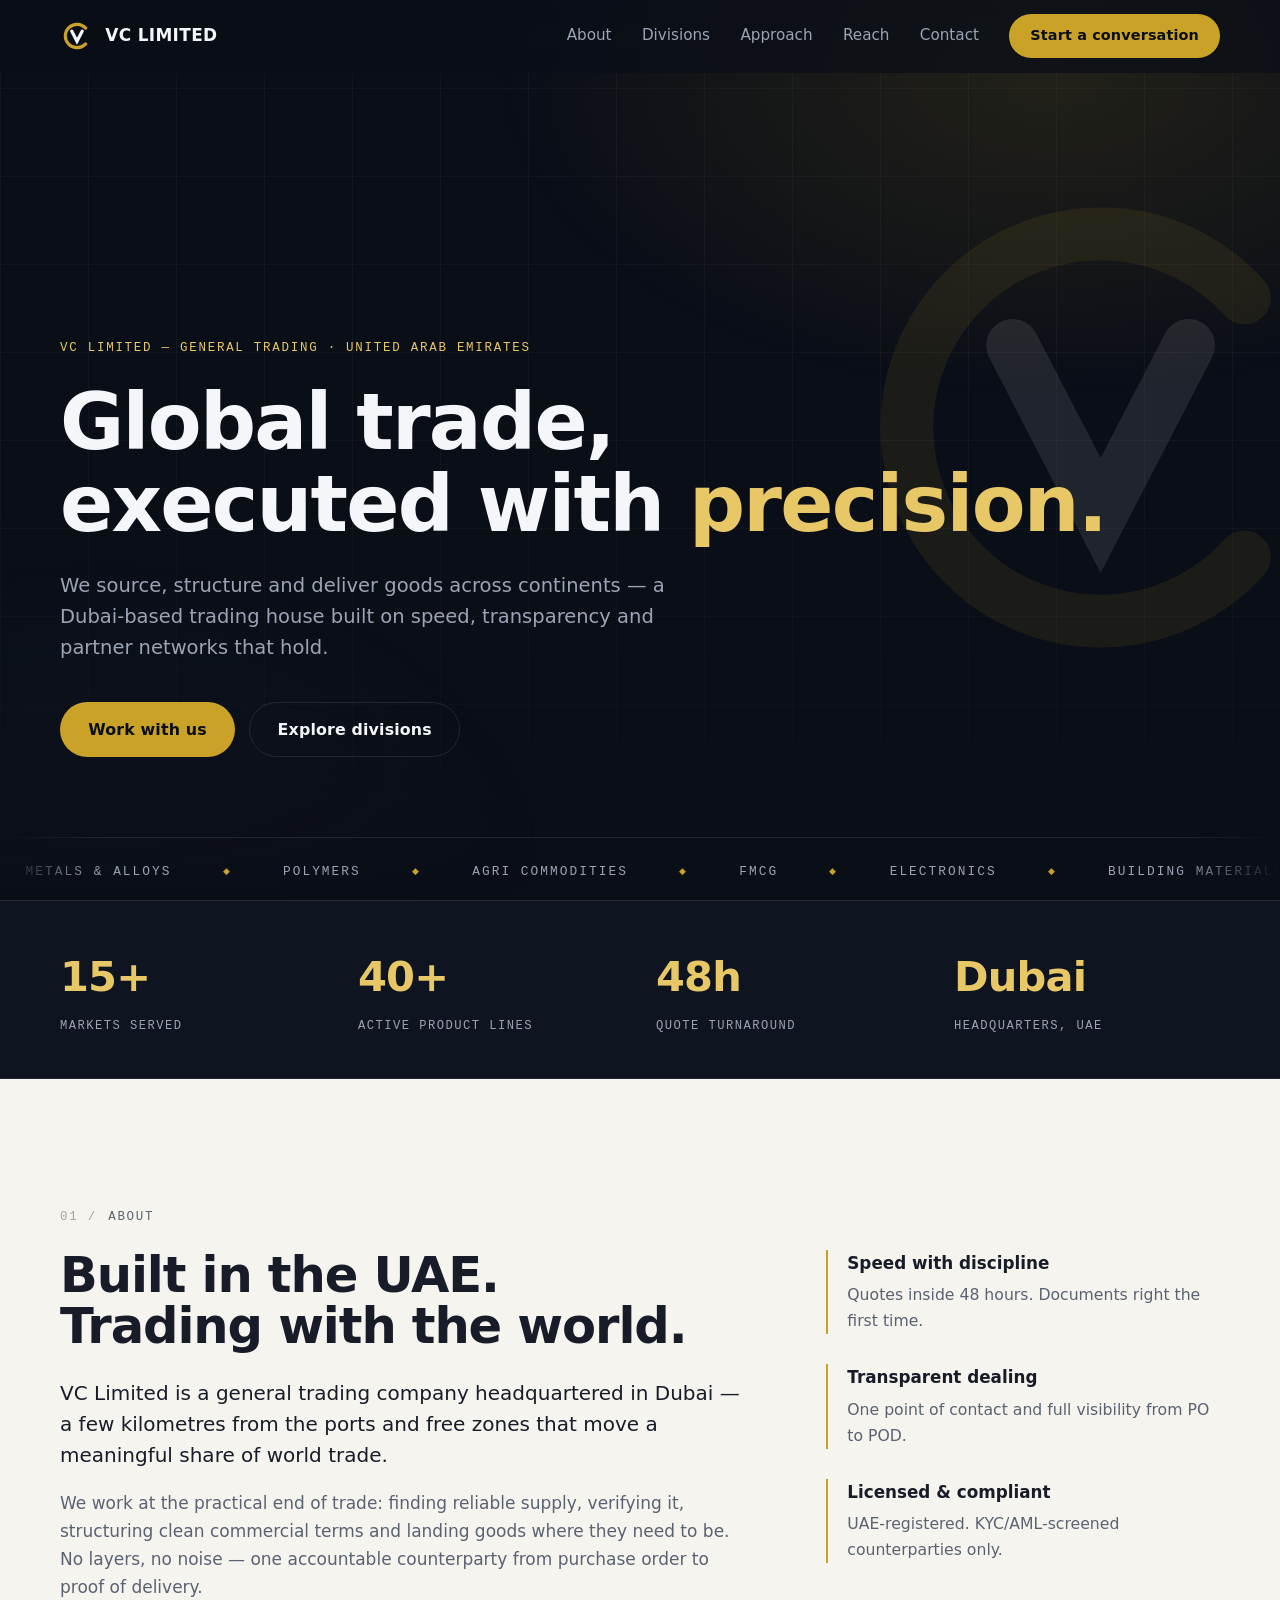
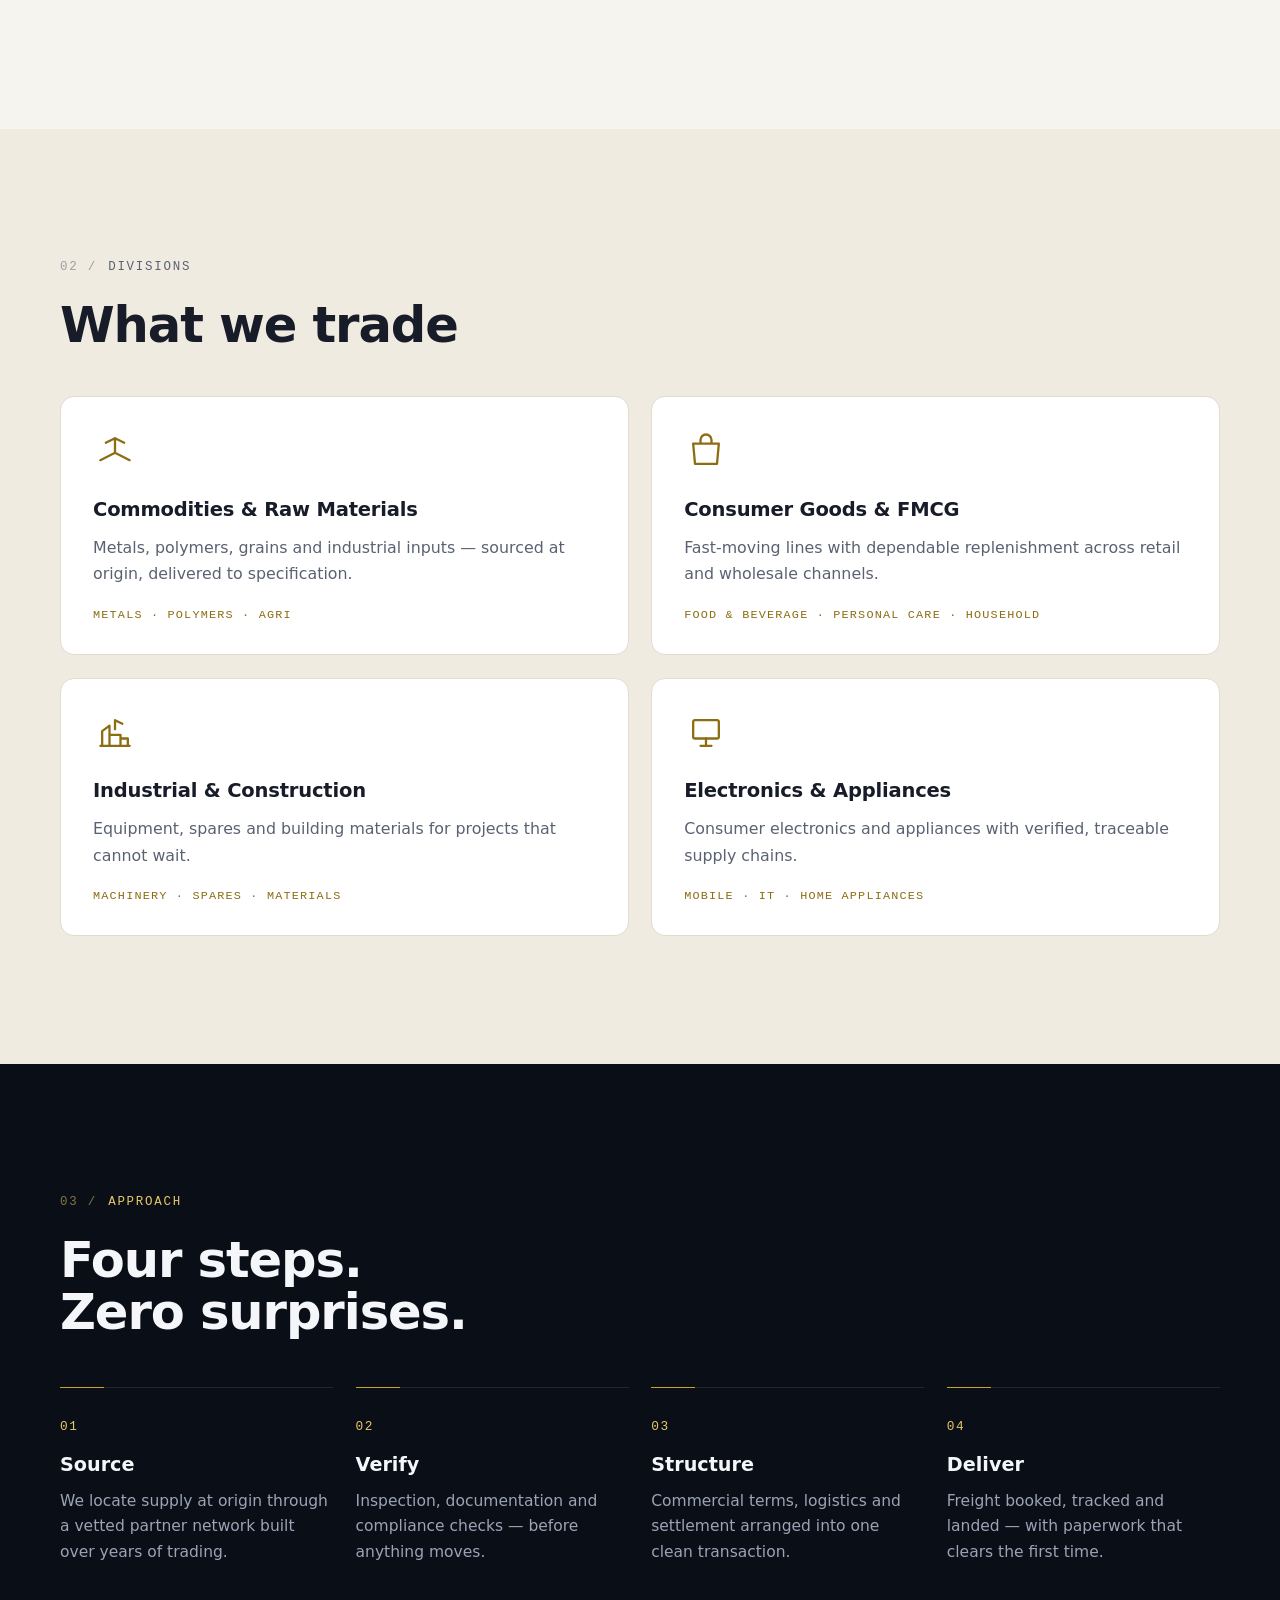
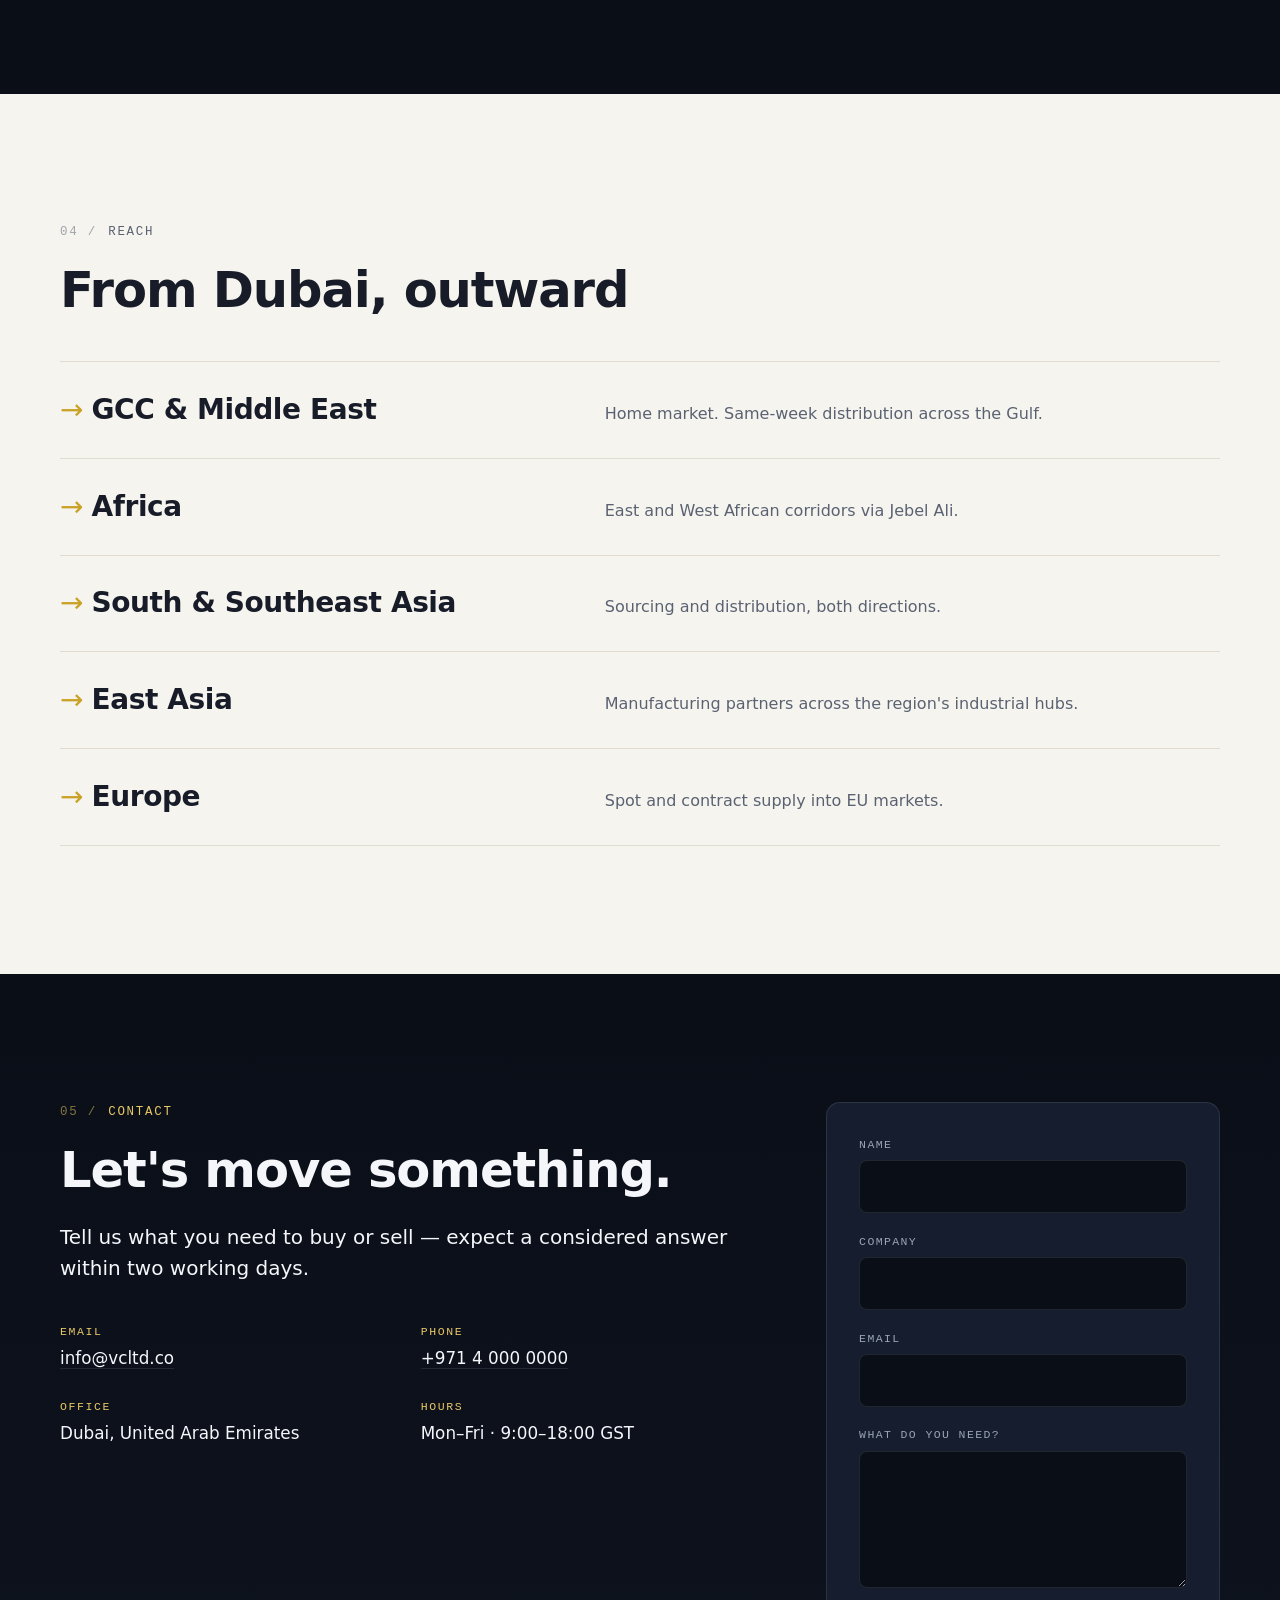
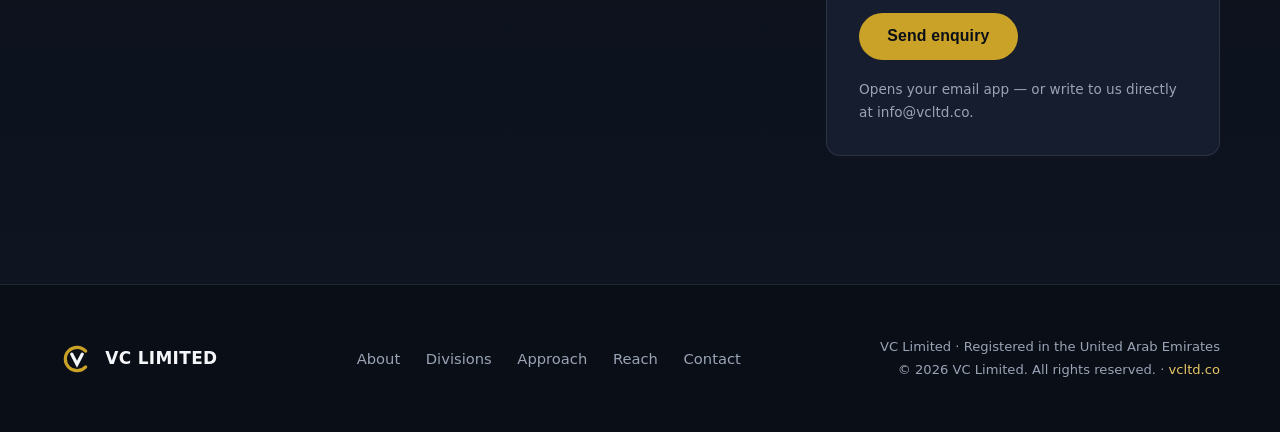
==== index.html @ c9dbc565 "Add VC Limited brand system, website, and email signature - Single-page static site for vcltd.co: he" ====
<!doctype html>
<html lang="en">
<head>
  <meta charset="utf-8">
  <meta name="viewport" content="width=device-width, initial-scale=1">
  <title>VC Limited — Global Trading Company · Dubai, UAE</title>
  <meta name="description" content="VC Limited is a UAE-based trading company sourcing, structuring and delivering goods across global markets — commodities, consumer goods, industrial supply and electronics.">
  <link rel="canonical" href="https://vcltd.co/">

  <meta property="og:type" content="website">
  <meta property="og:site_name" content="VC Limited">
  <meta property="og:title" content="VC Limited — Global Trading Company · Dubai, UAE">
  <meta property="og:description" content="Global trade, executed with precision. Sourcing, structuring and delivering goods across continents from the UAE.">
  <meta property="og:url" content="https://vcltd.co/">
  <meta property="og:image" content="https://vcltd.co/assets/og-image.png">
  <meta name="twitter:card" content="summary_large_image">

  <link rel="icon" href="/assets/brand/favicon.svg" type="image/svg+xml">
  <link rel="alternate icon" href="/assets/brand/favicon.ico" sizes="48x48 32x32 16x16">
  <link rel="apple-touch-icon" href="/assets/brand/apple-touch-icon.png">
  <meta name="theme-color" content="#0A0E17">

  <link rel="preload" href="/assets/fonts/archivo-var-latin.woff2" as="font" type="font/woff2" crossorigin>
  <link rel="stylesheet" href="/css/styles.css">

  <script type="application/ld+json">
  {
    "@context": "https://schema.org",
    "@type": "Organization",
    "name": "VC Limited",
    "url": "https://vcltd.co",
    "logo": "https://vcltd.co/assets/brand/mark.svg",
    "description": "UAE-based general trading company. Commodities, consumer goods, industrial supply and electronics across global markets.",
    "email": "info@vcltd.co",
    "address": {
      "@type": "PostalAddress",
      "addressLocality": "Dubai",
      "addressCountry": "AE"
    }
  }
  </script>
</head>
<body>

  <a class="skip-link" href="#main">Skip to content</a>

  <header class="nav" id="top">
    <div class="nav-inner">
      <a class="brand" href="#top" aria-label="VC Limited — home">
        <svg class="brand-mark" viewBox="0 0 96 96" aria-hidden="true" focusable="false">
          <path d="M 72.523 25.921 A 33 33 0 1 0 72.523 70.079" fill="none" stroke="var(--gold)" stroke-width="9" stroke-linecap="round"/>
          <path d="M 33 34 L 48 63 L 63 34" fill="none" stroke="currentColor" stroke-width="9" stroke-linecap="round" stroke-linejoin="miter"/>
        </svg>
        <span class="brand-name">VC&nbsp;Limited</span>
      </a>

      <nav class="nav-links" id="nav-links" aria-label="Primary">
        <a href="#about">About</a>
        <a href="#divisions">Divisions</a>
        <a href="#approach">Approach</a>
        <a href="#reach">Reach</a>
        <a href="#contact">Contact</a>
        <a class="btn btn-gold nav-cta" href="#contact">Start a conversation</a>
      </nav>

      <button class="nav-toggle" id="nav-toggle" aria-expanded="false" aria-controls="nav-links" aria-label="Open menu">
        <span></span><span></span>
      </button>
    </div>
  </header>

  <main id="main">

    <!-- ============================================================ hero -->
    <section class="hero">
      <div class="hero-bg" aria-hidden="true"></div>
      <svg class="hero-ghost" viewBox="0 0 96 96" aria-hidden="true" focusable="false">
        <path d="M 72.523 25.921 A 33 33 0 1 0 72.523 70.079" fill="none" stroke="var(--gold)" stroke-width="9" stroke-linecap="round"/>
        <path d="M 33 34 L 48 63 L 63 34" fill="none" stroke="#fff" stroke-width="9" stroke-linecap="round" stroke-linejoin="miter"/>
      </svg>

      <div class="container hero-inner">
        <p class="eyebrow reveal">VC Limited — General Trading · United Arab Emirates</p>
        <h1 class="reveal d1">Global trade,<br>executed with <em>precision.</em></h1>
        <p class="hero-sub reveal d2">
          We source, structure and deliver goods across continents — a Dubai-based
          trading house built on speed, transparency and partner networks that hold.
        </p>
        <div class="hero-cta reveal d3">
          <a class="btn btn-gold" href="#contact">Work with us</a>
          <a class="btn btn-ghost" href="#divisions">Explore divisions</a>
        </div>
      </div>

      <div class="marquee" aria-hidden="true">
        <div class="marquee-track">
          <!-- list duplicated for a seamless loop -->
          <span>Metals &amp; Alloys</span><span>Polymers</span><span>Agri Commodities</span><span>FMCG</span><span>Electronics</span><span>Building Materials</span><span>Machinery &amp; Spares</span><span>Logistics</span>
          <span>Metals &amp; Alloys</span><span>Polymers</span><span>Agri Commodities</span><span>FMCG</span><span>Electronics</span><span>Building Materials</span><span>Machinery &amp; Spares</span><span>Logistics</span>
        </div>
      </div>
    </section>

    <!-- =========================================================== stats -->
    <section class="stats" aria-label="VC Limited at a glance">
      <div class="container stats-grid">
        <!-- TODO(owner): replace placeholder figures with your real numbers -->
        <div class="stat reveal"><span class="stat-num" data-count="15" data-suffix="+">15+</span><span class="stat-label">Markets served</span></div>
        <div class="stat reveal d1"><span class="stat-num" data-count="40" data-suffix="+">40+</span><span class="stat-label">Active product lines</span></div>
        <div class="stat reveal d2"><span class="stat-num">48h</span><span class="stat-label">Quote turnaround</span></div>
        <div class="stat reveal d3"><span class="stat-num">Dubai</span><span class="stat-label">Headquarters, UAE</span></div>
      </div>
    </section>

    <!-- =========================================================== about -->
    <section class="section section-light" id="about">
      <div class="container">
        <p class="eyebrow reveal"><span class="eyebrow-num">01</span>About</p>
        <div class="split">
          <div class="split-main">
            <h2 class="reveal">Built in the UAE.<br>Trading with the world.</h2>
            <p class="lede reveal d1">
              VC Limited is a general trading company headquartered in Dubai — a few
              kilometres from the ports and free zones that move a meaningful share
              of world trade.
            </p>
            <p class="reveal d2">
              We work at the practical end of trade: finding reliable supply, verifying
              it, structuring clean commercial terms and landing goods where they need
              to be. No layers, no noise — one accountable counterparty from purchase
              order to proof of delivery.
            </p>
          </div>
          <ul class="values" role="list">
            <li class="reveal d1">
              <h3>Speed with discipline</h3>
              <p>Quotes inside 48 hours. Documents right the first time.</p>
            </li>
            <li class="reveal d2">
              <h3>Transparent dealing</h3>
              <p>One point of contact and full visibility from PO to POD.</p>
            </li>
            <li class="reveal d3">
              <h3>Licensed &amp; compliant</h3>
              <p>UAE-registered. KYC/AML-screened counterparties only.</p>
            </li>
          </ul>
        </div>
      </div>
    </section>

    <!-- ======================================================= divisions -->
    <section class="section section-light section-tint" id="divisions">
      <div class="container">
        <p class="eyebrow reveal"><span class="eyebrow-num">02</span>Divisions</p>
        <h2 class="reveal">What we trade</h2>
        <div class="cards">
          <article class="card reveal">
            <svg class="card-icon" viewBox="0 0 48 48" aria-hidden="true"><path d="M8 34 L24 26 L40 34 M24 26 V10 M14 15 L24 10 L34 15" fill="none" stroke="currentColor" stroke-width="2.5" stroke-linecap="round" stroke-linejoin="round"/></svg>
            <h3>Commodities &amp; Raw Materials</h3>
            <p>Metals, polymers, grains and industrial inputs — sourced at origin, delivered to specification.</p>
            <p class="card-tags">Metals · Polymers · Agri</p>
          </article>
          <article class="card reveal d1">
            <svg class="card-icon" viewBox="0 0 48 48" aria-hidden="true"><path d="M10 16 H38 L36 38 H12 Z M18 16 V12 a6 6 0 0 1 12 0 v4" fill="none" stroke="currentColor" stroke-width="2.5" stroke-linecap="round" stroke-linejoin="round"/></svg>
            <h3>Consumer Goods &amp; FMCG</h3>
            <p>Fast-moving lines with dependable replenishment across retail and wholesale channels.</p>
            <p class="card-tags">Food &amp; Beverage · Personal Care · Household</p>
          </article>
          <article class="card reveal d2">
            <svg class="card-icon" viewBox="0 0 48 48" aria-hidden="true"><path d="M10 38 V22 L18 16 V38 M18 26 H30 V38 M30 30 H38 V38 M8 38 H40 M24 20 V10 L32 14" fill="none" stroke="currentColor" stroke-width="2.5" stroke-linecap="round" stroke-linejoin="round"/></svg>
            <h3>Industrial &amp; Construction</h3>
            <p>Equipment, spares and building materials for projects that cannot wait.</p>
            <p class="card-tags">Machinery · Spares · Materials</p>
          </article>
          <article class="card reveal d3">
            <svg class="card-icon" viewBox="0 0 48 48" aria-hidden="true"><rect x="10" y="10" width="28" height="20" rx="2" fill="none" stroke="currentColor" stroke-width="2.5"/><path d="M18 38 H30 M24 30 V38" fill="none" stroke="currentColor" stroke-width="2.5" stroke-linecap="round"/></svg>
            <h3>Electronics &amp; Appliances</h3>
            <p>Consumer electronics and appliances with verified, traceable supply chains.</p>
            <p class="card-tags">Mobile · IT · Home Appliances</p>
          </article>
        </div>
      </div>
    </section>

    <!-- ======================================================== approach -->
    <section class="section section-dark" id="approach">
      <div class="container">
        <p class="eyebrow reveal"><span class="eyebrow-num">03</span>Approach</p>
        <h2 class="reveal">Four steps.<br>Zero surprises.</h2>
        <ol class="steps" role="list">
          <li class="step reveal">
            <span class="step-num">01</span>
            <h3>Source</h3>
            <p>We locate supply at origin through a vetted partner network built over years of trading.</p>
          </li>
          <li class="step reveal d1">
            <span class="step-num">02</span>
            <h3>Verify</h3>
            <p>Inspection, documentation and compliance checks — before anything moves.</p>
          </li>
          <li class="step reveal d2">
            <span class="step-num">03</span>
            <h3>Structure</h3>
            <p>Commercial terms, logistics and settlement arranged into one clean transaction.</p>
          </li>
          <li class="step reveal d3">
            <span class="step-num">04</span>
            <h3>Deliver</h3>
            <p>Freight booked, tracked and landed — with paperwork that clears the first time.</p>
          </li>
        </ol>
      </div>
    </section>

    <!-- =========================================================== reach -->
    <section class="section section-light" id="reach">
      <div class="container">
        <p class="eyebrow reveal"><span class="eyebrow-num">04</span>Reach</p>
        <h2 class="reveal">From Dubai, outward</h2>
        <ul class="regions" role="list">
          <li class="region reveal">
            <h3>GCC &amp; Middle East</h3>
            <p>Home market. Same-week distribution across the Gulf.</p>
          </li>
          <li class="region reveal d1">
            <h3>Africa</h3>
            <p>East and West African corridors via Jebel Ali.</p>
          </li>
          <li class="region reveal d2">
            <h3>South &amp; Southeast Asia</h3>
            <p>Sourcing and distribution, both directions.</p>
          </li>
          <li class="region reveal d3">
            <h3>East Asia</h3>
            <p>Manufacturing partners across the region's industrial hubs.</p>
          </li>
          <li class="region reveal d4">
            <h3>Europe</h3>
            <p>Spot and contract supply into EU markets.</p>
          </li>
        </ul>
      </div>
    </section>

    <!-- ========================================================= contact -->
    <section class="section section-dark contact" id="contact">
      <div class="container split">
        <div class="split-main">
          <p class="eyebrow reveal"><span class="eyebrow-num">05</span>Contact</p>
          <h2 class="reveal">Let's move something.</h2>
          <p class="lede reveal d1">Tell us what you need to buy or sell — expect a considered answer within two working days.</p>

          <!-- TODO(owner): replace placeholder contact details -->
          <dl class="contact-list reveal d2">
            <div><dt>Email</dt><dd><a href="mailto:info@vcltd.co">info@vcltd.co</a></dd></div>
            <div><dt>Phone</dt><dd><a href="tel:+97140000000">+971 4 000 0000</a></dd></div>
            <div><dt>Office</dt><dd>Dubai, United Arab Emirates</dd></div>
            <div><dt>Hours</dt><dd>Mon–Fri · 9:00–18:00 GST</dd></div>
          </dl>
        </div>

        <form class="contact-form reveal d2" id="contact-form" novalidate>
          <div class="field">
            <label for="cf-name">Name</label>
            <input id="cf-name" name="name" type="text" autocomplete="name" required>
          </div>
          <div class="field">
            <label for="cf-company">Company</label>
            <input id="cf-company" name="company" type="text" autocomplete="organization">
          </div>
          <div class="field">
            <label for="cf-email">Email</label>
            <input id="cf-email" name="email" type="email" autocomplete="email" required>
          </div>
          <div class="field">
            <label for="cf-message">What do you need?</label>
            <textarea id="cf-message" name="message" rows="4" required></textarea>
          </div>
          <button class="btn btn-gold" type="submit">Send enquiry</button>
          <p class="form-note">Opens your email app — or write to us directly at info@vcltd.co.</p>
        </form>
      </div>
    </section>
  </main>

  <footer class="footer">
    <div class="container footer-inner">
      <a class="brand" href="#top" aria-label="VC Limited — back to top">
        <svg class="brand-mark" viewBox="0 0 96 96" aria-hidden="true" focusable="false">
          <path d="M 72.523 25.921 A 33 33 0 1 0 72.523 70.079" fill="none" stroke="var(--gold)" stroke-width="9" stroke-linecap="round"/>
          <path d="M 33 34 L 48 63 L 63 34" fill="none" stroke="currentColor" stroke-width="9" stroke-linecap="round" stroke-linejoin="miter"/>
        </svg>
        <span class="brand-name">VC&nbsp;Limited</span>
      </a>
      <nav class="footer-nav" aria-label="Footer">
        <a href="#about">About</a>
        <a href="#divisions">Divisions</a>
        <a href="#approach">Approach</a>
        <a href="#reach">Reach</a>
        <a href="#contact">Contact</a>
      </nav>
      <p class="footer-legal">
        <!-- TODO(owner): replace with your registered legal line and licence number -->
        VC Limited · Registered in the United Arab Emirates<br>
        © <span id="year">2026</span> VC Limited. All rights reserved. · <a href="https://vcltd.co">vcltd.co</a>
      </p>
    </div>
  </footer>

  <script src="/js/main.js" defer></script>
</body>
</html>
---- css/styles.css ----
/* ============================================================ VC Limited
   Design tokens
--------------------------------------------------------------------------- */
@font-face {
  font-family: "Archivo";
  src: url("/assets/fonts/archivo-var-latin.woff2") format("woff2");
  font-weight: 400 700;
  font-display: swap;
}
@font-face {
  font-family: "IBM Plex Mono";
  src: url("/assets/fonts/plexmono-400-latin.woff2") format("woff2");
  font-weight: 400;
  font-display: swap;
}
@font-face {
  font-family: "IBM Plex Mono";
  src: url("/assets/fonts/plexmono-500-latin.woff2") format("woff2");
  font-weight: 500;
  font-display: swap;
}

:root {
  --ink: #0A0E17;
  --ink-2: #0E1420;
  --ink-3: #151D2E;
  --line-inv: rgba(244, 246, 250, 0.10);

  --paper: #F6F4EF;
  --paper-2: #EFEBE1;
  --card: #FFFFFF;
  --line: #E2DCCE;

  --gold: #C9A227;
  --gold-soft: #E8C766;
  --gold-deep: #8C6D12;

  --text: #171C28;
  --muted: #5A6272;
  --text-inv: #F4F6FA;
  --muted-inv: #9AA4B5;

  --font-sans: "Archivo", system-ui, -apple-system, "Segoe UI", sans-serif;
  --font-mono: "IBM Plex Mono", ui-monospace, "SF Mono", Menlo, monospace;

  --container: 1160px;
  --radius: 14px;
  --nav-h: 72px;
}

/* ----------------------------------------------------------------- reset */
*, *::before, *::after { box-sizing: border-box; }
html { scroll-behavior: smooth; }
body {
  margin: 0;
  font-family: var(--font-sans);
  font-size: 1.0625rem;
  line-height: 1.65;
  color: var(--text);
  background: var(--ink);
  -webkit-font-smoothing: antialiased;
  text-rendering: optimizeLegibility;
}
img, svg { display: block; max-width: 100%; }
a { color: inherit; }
h1, h2, h3, p, dl, ol, ul { margin: 0; }
ul[role="list"], ol[role="list"] { list-style: none; padding: 0; }
::selection { background: var(--gold); color: var(--ink); }
:focus-visible { outline: 2px solid var(--gold); outline-offset: 3px; border-radius: 2px; }

.skip-link {
  position: absolute; left: 1rem; top: -3rem; z-index: 100;
  background: var(--gold); color: var(--ink);
  padding: 0.5rem 1rem; border-radius: 6px;
  font-weight: 600; text-decoration: none;
  transition: top 0.2s;
}
.skip-link:focus { top: 1rem; }

.container {
  width: min(var(--container), 100% - 3rem);
  margin-inline: auto;
}

/* ------------------------------------------------------------ typography */
h1, h2 {
  font-weight: 650;
  letter-spacing: -0.022em;
  line-height: 1.04;
  text-wrap: balance;
}
h1 { font-size: clamp(2.7rem, 7vw, 4.9rem); }
h2 { font-size: clamp(2rem, 4.4vw, 3.1rem); }
h1 em { font-style: normal; color: var(--gold-soft); }

.eyebrow {
  font-family: var(--font-mono);
  font-size: 0.78rem;
  font-weight: 500;
  letter-spacing: 0.14em;
  text-transform: uppercase;
  color: var(--gold-deep);
  margin-bottom: 1.4rem;
}
.section-dark .eyebrow, .hero .eyebrow { color: var(--gold-soft); }
.eyebrow-num { opacity: 0.55; margin-right: 0.9em; }
.eyebrow-num::after { content: " /"; }

.lede { font-size: 1.25rem; line-height: 1.55; }

/* --------------------------------------------------------------- buttons */
.btn {
  display: inline-block;
  font-weight: 600;
  font-size: 0.99rem;
  letter-spacing: 0.01em;
  text-decoration: none;
  border-radius: 999px;
  padding: 0.85rem 1.7rem;
  border: 1px solid transparent;
  cursor: pointer;
  transition: transform 0.18s ease, background 0.18s ease, border-color 0.18s ease, color 0.18s ease;
}
.btn:hover { transform: translateY(-2px); }
.btn:active { transform: translateY(0); }
.btn-gold { background: var(--gold); color: var(--ink); }
.btn-gold:hover { background: var(--gold-soft); }
.btn-ghost { color: var(--text-inv); border-color: var(--line-inv); }
.btn-ghost:hover { border-color: var(--gold); color: var(--gold-soft); }

/* ------------------------------------------------------------------- nav */
.nav {
  position: fixed; inset-inline: 0; top: 0; z-index: 50;
  background: color-mix(in srgb, var(--ink) 72%, transparent);
  -webkit-backdrop-filter: blur(14px);
  backdrop-filter: blur(14px);
  border-bottom: 1px solid transparent;
  transition: border-color 0.25s ease, background 0.25s ease;
}
.nav.scrolled {
  border-bottom-color: var(--line-inv);
  background: color-mix(in srgb, var(--ink) 88%, transparent);
}
.nav-inner {
  width: min(var(--container), 100% - 3rem);
  margin-inline: auto;
  height: var(--nav-h);
  display: flex; align-items: center; justify-content: space-between;
  gap: 1rem;
}
.brand {
  display: flex; align-items: center; gap: 0.7rem;
  color: var(--text-inv);
  text-decoration: none;
}
.brand-mark { width: 34px; height: 34px; flex: none; }
.brand-name {
  font-weight: 650;
  font-size: 1.06rem;
  letter-spacing: 0.02em;
  text-transform: uppercase;
}
.nav-links { display: flex; align-items: center; gap: 1.9rem; }
.nav-links a:not(.btn) {
  color: var(--muted-inv);
  text-decoration: none;
  font-size: 0.95rem;
  font-weight: 500;
  transition: color 0.15s;
}
.nav-links a:not(.btn):hover { color: var(--text-inv); }
.nav-cta { padding: 0.6rem 1.25rem; font-size: 0.9rem; }
.nav-toggle { display: none; }

/* ------------------------------------------------------------------ hero */
.hero {
  position: relative;
  min-height: 100svh;
  display: flex; flex-direction: column; justify-content: flex-end;
  background: var(--ink);
  color: var(--text-inv);
  overflow: clip;
}
.hero-bg {
  position: absolute; inset: 0;
  background:
    radial-gradient(58rem 34rem at 82% 8%, rgba(201, 162, 39, 0.13), transparent 60%),
    radial-gradient(40rem 30rem at 8% 100%, rgba(21, 29, 46, 0.85), transparent 70%),
    linear-gradient(rgba(244, 246, 250, 0.035) 1px, transparent 1px),
    linear-gradient(90deg, rgba(244, 246, 250, 0.035) 1px, transparent 1px);
  background-size: auto, auto, 88px 88px, 88px 88px;
  mask-image: linear-gradient(#000 55%, transparent);
  -webkit-mask-image: linear-gradient(#000 55%, transparent);
}
.hero-ghost {
  position: absolute;
  right: -8vw; top: 50%;
  width: clamp(340px, 44vw, 720px); height: auto;
  transform: translateY(-54%);
  opacity: 0.09;
}
.hero-inner {
  position: relative;
  padding-top: calc(var(--nav-h) + 5.5rem);
  padding-bottom: 5rem;
}
.hero-sub {
  max-width: 34em;
  margin-top: 1.6rem;
  font-size: 1.22rem;
  line-height: 1.6;
  color: var(--muted-inv);
}
.hero-cta { display: flex; flex-wrap: wrap; gap: 0.9rem; margin-top: 2.4rem; }

/* marquee */
.marquee {
  position: relative;
  border-top: 1px solid var(--line-inv);
  padding-block: 1.05rem;
  overflow: hidden;
  white-space: nowrap;
  mask-image: linear-gradient(90deg, transparent, #000 8%, #000 92%, transparent);
  -webkit-mask-image: linear-gradient(90deg, transparent, #000 8%, #000 92%, transparent);
}
.marquee-track {
  display: inline-flex;
  animation: marquee 36s linear infinite;
}
.marquee:hover .marquee-track { animation-play-state: paused; }
.marquee-track span {
  font-family: var(--font-mono);
  font-size: 0.8rem;
  letter-spacing: 0.16em;
  text-transform: uppercase;
  color: var(--muted-inv);
  padding-inline: 1.6rem;
}
.marquee-track span::after {
  content: "◆";
  color: var(--gold);
  font-size: 0.55rem;
  vertical-align: 0.18em;
  margin-left: 3.2rem;
}
@keyframes marquee { to { transform: translateX(-50%); } }

/* ----------------------------------------------------------------- stats */
.stats {
  background: var(--ink-2);
  color: var(--text-inv);
  border-top: 1px solid var(--line-inv);
  border-bottom: 1px solid var(--line-inv);
  padding-block: 2.6rem;
}
.stats-grid {
  display: grid;
  grid-template-columns: repeat(4, 1fr);
  gap: 2rem;
}
.stat { display: grid; gap: 0.3rem; }
.stat-num {
  font-size: clamp(1.9rem, 3.4vw, 2.6rem);
  font-weight: 650;
  letter-spacing: -0.02em;
  color: var(--gold-soft);
  font-variant-numeric: tabular-nums;
}
.stat-label {
  font-family: var(--font-mono);
  font-size: 0.76rem;
  letter-spacing: 0.12em;
  text-transform: uppercase;
  color: var(--muted-inv);
}

/* -------------------------------------------------------------- sections */
.section { padding-block: clamp(5rem, 10vw, 8.5rem); }
.section-light { background: var(--paper); color: var(--text); }
.section-tint { background: var(--paper-2); }
.section-dark { background: var(--ink); color: var(--text-inv); }
.section-dark p { color: var(--muted-inv); }
.section-light p { color: var(--muted); }
.section-light h2, .section-light h3 { color: var(--text); }
section { scroll-margin-top: var(--nav-h); }

.split {
  display: grid;
  grid-template-columns: minmax(0, 7fr) minmax(0, 4fr);
  gap: clamp(2.5rem, 6vw, 5.5rem);
  align-items: start;
}
.split-main > h2 { margin-bottom: 1.6rem; }
.split-main > p + p { margin-top: 1.1rem; }
.split-main .lede { margin-bottom: 1.1rem; color: var(--text); }
.section-dark .split-main .lede { color: var(--text-inv); }

.values { display: grid; gap: 1.9rem; padding-top: 0.6rem; }
.values li { border-left: 2px solid var(--gold); padding-left: 1.2rem; }
.values h3 { font-size: 1.05rem; font-weight: 650; margin-bottom: 0.3rem; }
.values p { font-size: 0.98rem; }

/* ----------------------------------------------------------------- cards */
#divisions h2, #reach h2 { margin-bottom: 2.8rem; }
.cards {
  display: grid;
  grid-template-columns: repeat(2, 1fr);
  gap: 1.4rem;
}
.card {
  background: var(--card);
  border: 1px solid var(--line);
  border-radius: var(--radius);
  padding: 2rem 2rem 1.8rem;
  transition: transform 0.22s ease, box-shadow 0.22s ease, border-color 0.22s ease;
}
.card:hover {
  transform: translateY(-4px);
  border-color: var(--gold);
  box-shadow: 0 18px 40px -18px rgba(23, 28, 40, 0.22);
}
.card-icon { width: 44px; height: 44px; color: var(--gold-deep); margin-bottom: 1.3rem; }
.card h3 { font-size: 1.22rem; font-weight: 650; letter-spacing: -0.01em; margin-bottom: 0.55rem; }
.card p { font-size: 0.99rem; }
.card-tags {
  margin-top: 1.15rem;
  font-family: var(--font-mono);
  font-size: 0.74rem !important;
  letter-spacing: 0.1em;
  text-transform: uppercase;
  color: var(--gold-deep) !important;
}

/* ----------------------------------------------------------------- steps */
#approach h2 { margin-bottom: 3rem; }
.steps {
  display: grid;
  grid-template-columns: repeat(4, 1fr);
  gap: 1.4rem;
  counter-reset: step;
}
.step {
  border-top: 1px solid var(--line-inv);
  padding-top: 1.4rem;
  position: relative;
}
.step::before {
  content: "";
  position: absolute; top: -1px; left: 0;
  width: 44px; height: 1px;
  background: var(--gold);
}
.step-num {
  font-family: var(--font-mono);
  font-size: 0.8rem;
  font-weight: 500;
  color: var(--gold-soft);
  letter-spacing: 0.12em;
}
.step h3 { font-size: 1.2rem; font-weight: 650; margin: 0.7rem 0 0.5rem; }
.step p { font-size: 0.97rem; }

/* --------------------------------------------------------------- regions */
.regions { border-top: 1px solid var(--line); }
.region {
  display: grid;
  grid-template-columns: minmax(0, 5fr) minmax(0, 6fr);
  gap: 1rem 2rem;
  align-items: baseline;
  padding-block: 1.55rem;
  border-bottom: 1px solid var(--line);
  transition: padding-left 0.22s ease;
}
.region:hover { padding-left: 0.8rem; }
.region h3 {
  font-size: clamp(1.3rem, 2.6vw, 1.75rem);
  font-weight: 650;
  letter-spacing: -0.015em;
}
.region h3::before {
  content: "→ ";
  color: var(--gold);
  font-weight: 500;
}
.region p { font-size: 1rem; }

/* --------------------------------------------------------------- contact */
.contact { background: linear-gradient(var(--ink), var(--ink-2)); }
.contact-list {
  display: grid;
  grid-template-columns: repeat(2, minmax(0, 1fr));
  gap: 1.5rem 2rem;
  margin-top: 2.4rem;
}
.contact-list dt {
  font-family: var(--font-mono);
  font-size: 0.72rem;
  letter-spacing: 0.14em;
  text-transform: uppercase;
  color: var(--gold-soft);
  margin-bottom: 0.25rem;
}
.contact-list dd { margin: 0; font-size: 1.05rem; color: var(--text-inv); }
.contact-list a { color: var(--text-inv); text-decoration: none; border-bottom: 1px solid var(--line-inv); }
.contact-list a:hover { border-bottom-color: var(--gold); color: var(--gold-soft); }

.contact-form {
  background: var(--ink-3);
  border: 1px solid var(--line-inv);
  border-radius: var(--radius);
  padding: 2rem;
  display: grid;
  gap: 1.15rem;
}
.field { display: grid; gap: 0.4rem; }
.field label {
  font-family: var(--font-mono);
  font-size: 0.72rem;
  letter-spacing: 0.12em;
  text-transform: uppercase;
  color: var(--muted-inv);
}
.field input, .field textarea {
  font: inherit;
  color: var(--text-inv);
  background: var(--ink);
  border: 1px solid var(--line-inv);
  border-radius: 8px;
  padding: 0.72rem 0.9rem;
  transition: border-color 0.15s;
}
.field input:focus, .field textarea:focus {
  outline: none;
  border-color: var(--gold);
}
.contact-form .btn { justify-self: start; margin-top: 0.4rem; }
.form-note { font-size: 0.85rem !important; color: var(--muted-inv); }

/* ---------------------------------------------------------------- footer */
.footer {
  background: var(--ink);
  color: var(--muted-inv);
  border-top: 1px solid var(--line-inv);
  padding-block: 3.2rem;
}
.footer-inner {
  display: grid;
  grid-template-columns: auto 1fr auto;
  gap: 2rem;
  align-items: center;
}
.footer .brand { color: var(--text-inv); }
.footer-nav { display: flex; flex-wrap: wrap; gap: 1.6rem; justify-content: center; }
.footer-nav a {
  color: var(--muted-inv);
  text-decoration: none;
  font-size: 0.92rem;
}
.footer-nav a:hover { color: var(--text-inv); }
.footer-legal {
  font-size: 0.82rem;
  line-height: 1.7;
  text-align: right;
}
.footer-legal a { color: var(--gold-soft); text-decoration: none; }

/* --------------------------------------------------------------- reveals */
.reveal {
  opacity: 0;
  transform: translateY(22px);
  transition: opacity 0.7s ease, transform 0.7s ease;
}
.reveal.in { opacity: 1; transform: none; }
.d1 { transition-delay: 0.08s; }
.d2 { transition-delay: 0.16s; }
.d3 { transition-delay: 0.24s; }
.d4 { transition-delay: 0.32s; }

/* ------------------------------------------------------------ responsive */
@media (max-width: 900px) {
  .nav-toggle {
    display: grid;
    place-content: center;
    gap: 6px;
    width: 44px; height: 44px;
    background: none;
    border: 1px solid var(--line-inv);
    border-radius: 10px;
    cursor: pointer;
  }
  .nav-toggle span {
    display: block;
    width: 20px; height: 2px;
    background: var(--text-inv);
    transition: transform 0.25s ease, opacity 0.25s ease;
  }
  .nav-toggle[aria-expanded="true"] span:first-child { transform: translateY(4px) rotate(45deg); }
  .nav-toggle[aria-expanded="true"] span:last-child { transform: translateY(-4px) rotate(-45deg); }

  .nav-links {
    position: fixed;
    inset: var(--nav-h) 0 auto 0;
    flex-direction: column;
    align-items: flex-start;
    gap: 0.4rem;
    background: var(--ink-2);
    border-bottom: 1px solid var(--line-inv);
    padding: 1.2rem 1.5rem 1.6rem;
    transform: translateY(-115%);
    transition: transform 0.3s ease;
    visibility: hidden;
  }
  .nav-links.open { transform: none; visibility: visible; }
  .nav-links a:not(.btn) {
    font-size: 1.1rem;
    padding-block: 0.55rem;
    color: var(--text-inv);
  }
  .nav-cta { margin-top: 0.8rem; }

  .stats-grid { grid-template-columns: repeat(2, 1fr); }
  .split { grid-template-columns: 1fr; }
  .cards { grid-template-columns: 1fr; }
  .steps { grid-template-columns: repeat(2, 1fr); gap: 2rem 1.4rem; }
  .region { grid-template-columns: 1fr; gap: 0.25rem; }
  .footer-inner { grid-template-columns: 1fr; justify-items: start; }
  .footer-nav { justify-content: flex-start; }
  .footer-legal { text-align: left; }
}
@media (max-width: 560px) {
  .steps { grid-template-columns: 1fr; }
  .stats-grid { gap: 1.5rem; }
  .contact-form { padding: 1.4rem; }
  .hero-ghost { right: -30vw; opacity: 0.06; }
}

/* ---------------------------------------------------------------- motion */
@media (prefers-reduced-motion: reduce) {
  html { scroll-behavior: auto; }
  .reveal { opacity: 1; transform: none; transition: none; }
  .marquee-track { animation: none; }
  .btn, .card, .region { transition: none; }
}
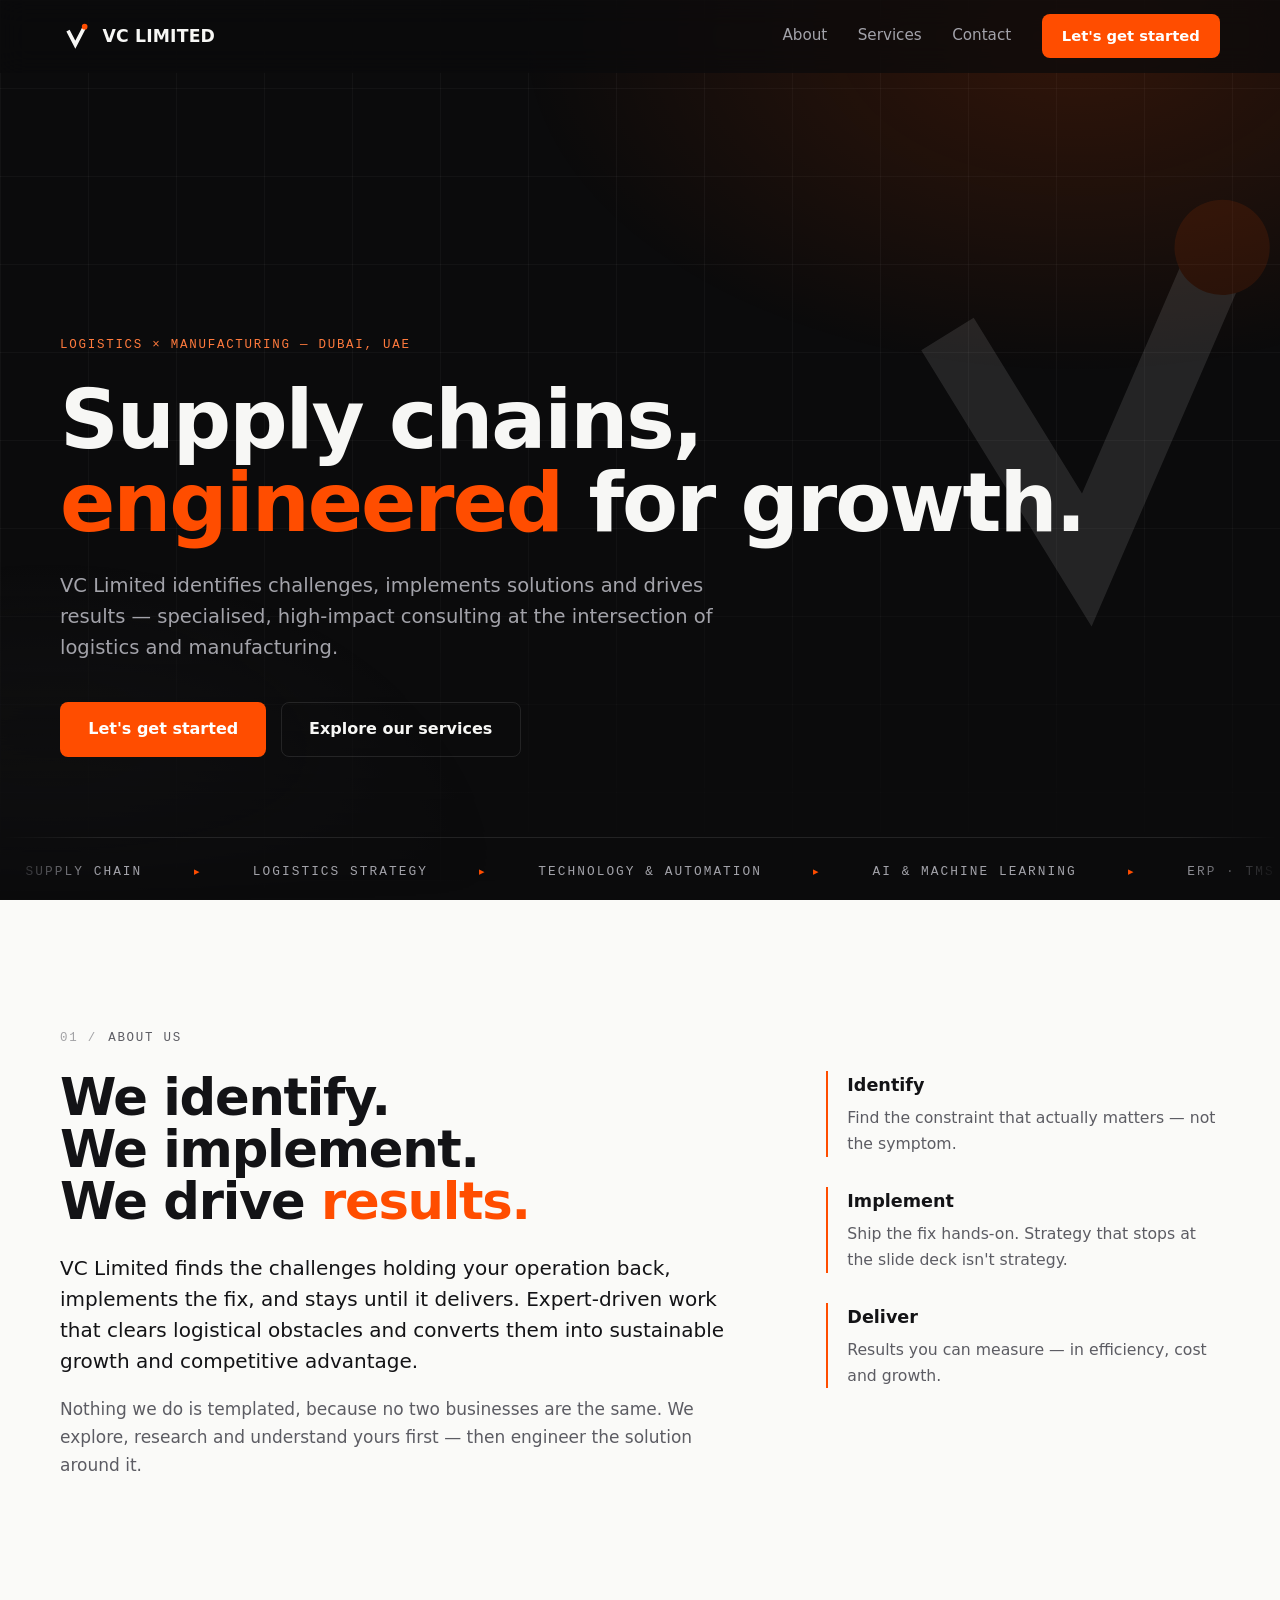
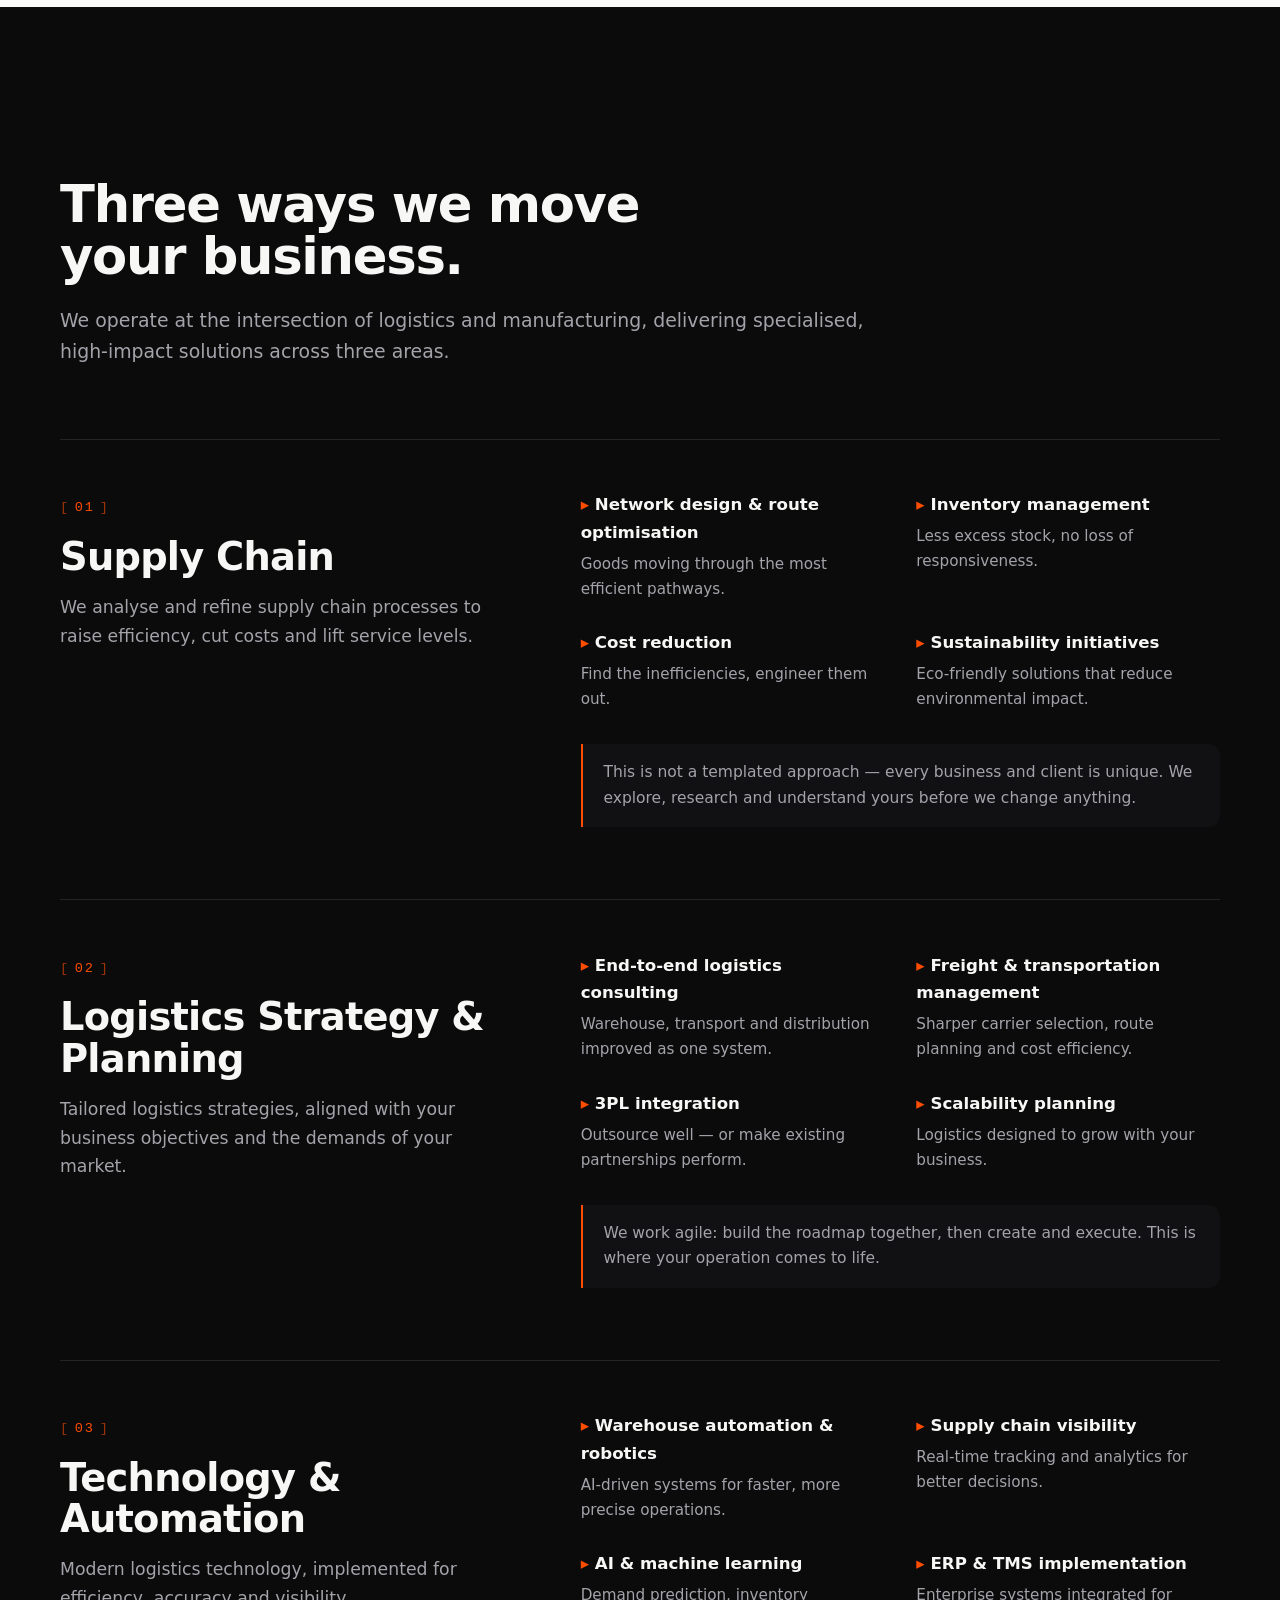
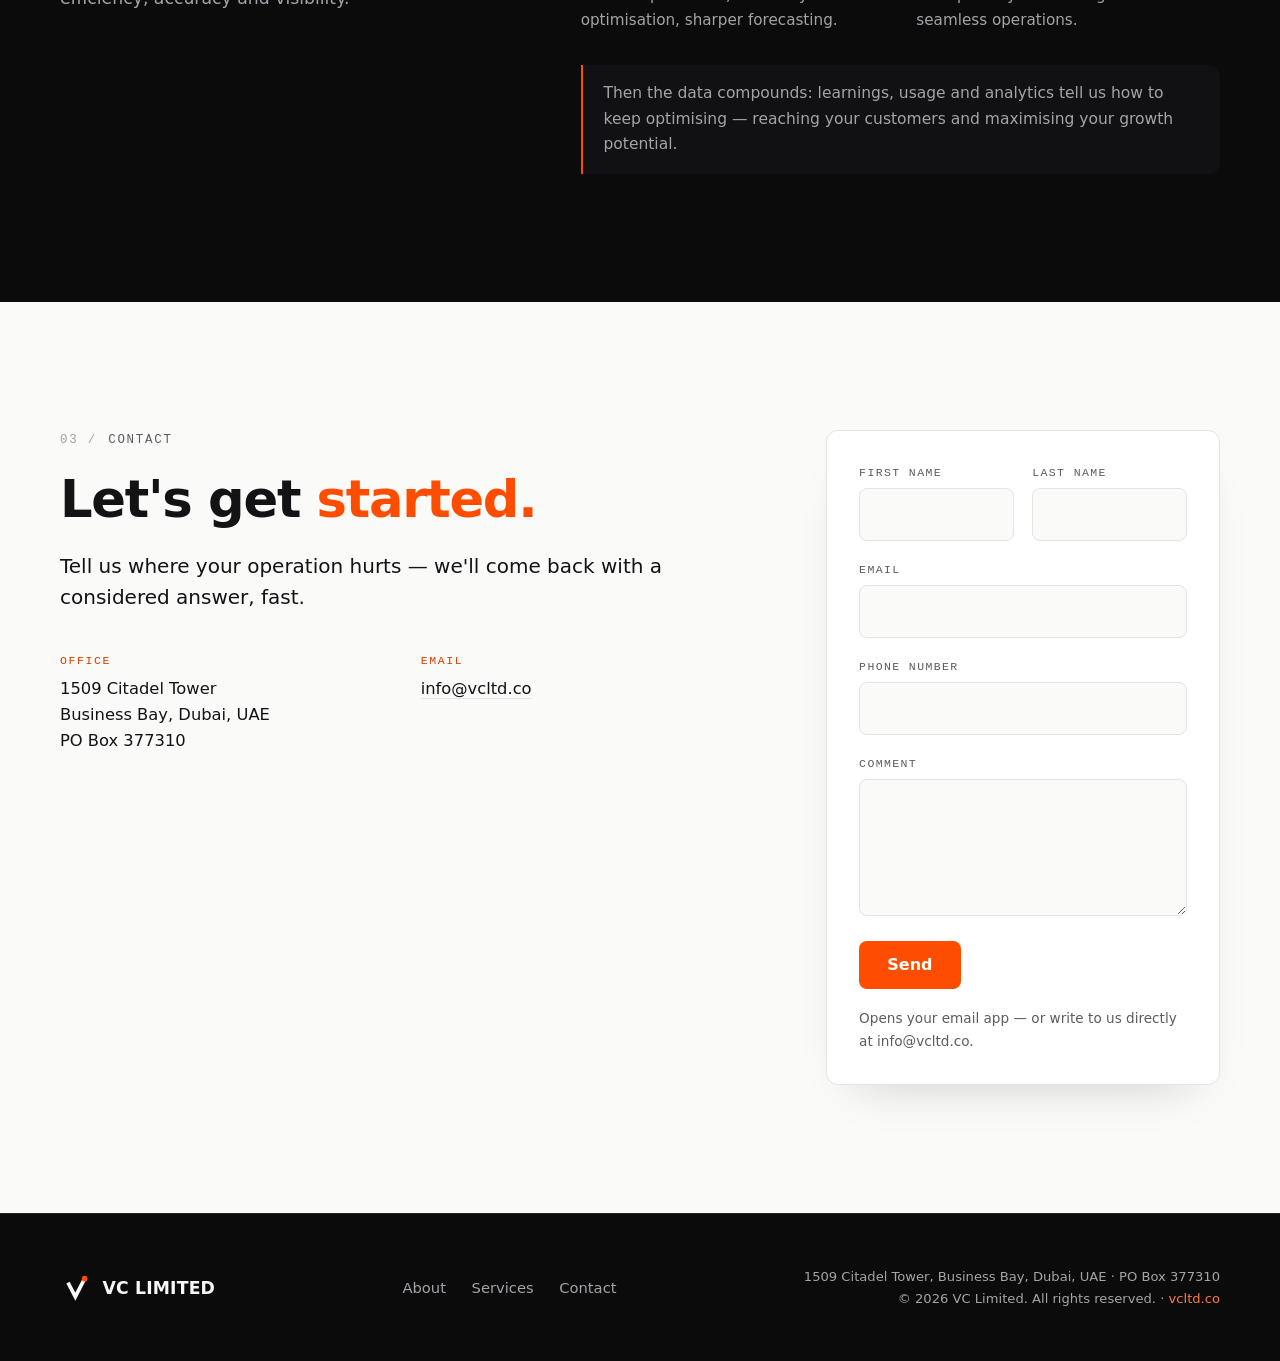
==== commit b1a8d406: "Rebrand to orange/black/white and rebuild site around real services - New route-V mark: asymmetric r" ====
--- a/index.html
+++ b/index.html
@@ -3,14 +3,14 @@
 <head>
   <meta charset="utf-8">
   <meta name="viewport" content="width=device-width, initial-scale=1">
-  <title>VC Limited — Global Trading Company · Dubai, UAE</title>
-  <meta name="description" content="VC Limited is a UAE-based trading company sourcing, structuring and delivering goods across global markets — commodities, consumer goods, industrial supply and electronics.">
+  <title>VC Limited — Logistics &amp; Supply Chain Consulting · Dubai, UAE</title>
+  <meta name="description" content="VC Limited operates at the intersection of logistics and manufacturing — supply chain optimisation, logistics strategy and planning, and technology &amp; automation. Business Bay, Dubai.">
   <link rel="canonical" href="https://vcltd.co/">
 
   <meta property="og:type" content="website">
   <meta property="og:site_name" content="VC Limited">
-  <meta property="og:title" content="VC Limited — Global Trading Company · Dubai, UAE">
-  <meta property="og:description" content="Global trade, executed with precision. Sourcing, structuring and delivering goods across continents from the UAE.">
+  <meta property="og:title" content="VC Limited — Logistics &amp; Supply Chain Consulting · Dubai">
+  <meta property="og:description" content="We identify challenges, implement solutions and drive results — supply chain, logistics strategy, and technology &amp; automation.">
   <meta property="og:url" content="https://vcltd.co/">
   <meta property="og:image" content="https://vcltd.co/assets/og-image.png">
   <meta name="twitter:card" content="summary_large_image">
@@ -18,22 +18,25 @@
   <link rel="icon" href="/assets/brand/favicon.svg" type="image/svg+xml">
   <link rel="alternate icon" href="/assets/brand/favicon.ico" sizes="48x48 32x32 16x16">
   <link rel="apple-touch-icon" href="/assets/brand/apple-touch-icon.png">
-  <meta name="theme-color" content="#0A0E17">
-
+  <meta name="theme-color" content="#0B0B0C">
+
+  <link rel="preload" href="/assets/fonts/spacegrotesk-var-latin.woff2" as="font" type="font/woff2" crossorigin>
   <link rel="preload" href="/assets/fonts/archivo-var-latin.woff2" as="font" type="font/woff2" crossorigin>
   <link rel="stylesheet" href="/css/styles.css">
 
   <script type="application/ld+json">
   {
     "@context": "https://schema.org",
-    "@type": "Organization",
+    "@type": "ProfessionalService",
     "name": "VC Limited",
     "url": "https://vcltd.co",
     "logo": "https://vcltd.co/assets/brand/mark.svg",
-    "description": "UAE-based general trading company. Commodities, consumer goods, industrial supply and electronics across global markets.",
+    "description": "Logistics and supply chain consultancy at the intersection of logistics and manufacturing: supply chain optimisation, logistics strategy and planning, technology and automation.",
     "email": "info@vcltd.co",
     "address": {
       "@type": "PostalAddress",
+      "streetAddress": "1509 Citadel Tower, Business Bay",
+      "postOfficeBoxNumber": "377310",
       "addressLocality": "Dubai",
       "addressCountry": "AE"
     }
@@ -48,19 +51,17 @@
     <div class="nav-inner">
       <a class="brand" href="#top" aria-label="VC Limited — home">
         <svg class="brand-mark" viewBox="0 0 96 96" aria-hidden="true" focusable="false">
-          <path d="M 72.523 25.921 A 33 33 0 1 0 72.523 70.079" fill="none" stroke="var(--gold)" stroke-width="9" stroke-linecap="round"/>
-          <path d="M 33 34 L 48 63 L 63 34" fill="none" stroke="currentColor" stroke-width="9" stroke-linecap="round" stroke-linejoin="miter"/>
+          <path d="M 24 32 L 46 74 L 74 20" fill="none" stroke="currentColor" stroke-width="11" stroke-linecap="butt" stroke-linejoin="miter"/>
+          <circle cx="74" cy="20" r="8.5" fill="var(--orange)"/>
         </svg>
         <span class="brand-name">VC&nbsp;Limited</span>
       </a>
 
       <nav class="nav-links" id="nav-links" aria-label="Primary">
         <a href="#about">About</a>
-        <a href="#divisions">Divisions</a>
-        <a href="#approach">Approach</a>
-        <a href="#reach">Reach</a>
+        <a href="#services">Services</a>
         <a href="#contact">Contact</a>
-        <a class="btn btn-gold nav-cta" href="#contact">Start a conversation</a>
+        <a class="btn btn-orange nav-cta" href="#contact">Let's get started</a>
       </nav>
 
       <button class="nav-toggle" id="nav-toggle" aria-expanded="false" aria-controls="nav-links" aria-label="Open menu">
@@ -75,209 +76,235 @@
     <section class="hero">
       <div class="hero-bg" aria-hidden="true"></div>
       <svg class="hero-ghost" viewBox="0 0 96 96" aria-hidden="true" focusable="false">
-        <path d="M 72.523 25.921 A 33 33 0 1 0 72.523 70.079" fill="none" stroke="var(--gold)" stroke-width="9" stroke-linecap="round"/>
-        <path d="M 33 34 L 48 63 L 63 34" fill="none" stroke="#fff" stroke-width="9" stroke-linecap="round" stroke-linejoin="miter"/>
+        <path d="M 24 32 L 46 74 L 74 20" fill="none" stroke="#fff" stroke-width="11" stroke-linecap="butt" stroke-linejoin="miter"/>
+        <circle cx="74" cy="20" r="8.5" fill="var(--orange)"/>
       </svg>
 
       <div class="container hero-inner">
-        <p class="eyebrow reveal">VC Limited — General Trading · United Arab Emirates</p>
-        <h1 class="reveal d1">Global trade,<br>executed with <em>precision.</em></h1>
+        <p class="eyebrow reveal">Logistics × Manufacturing — Dubai, UAE</p>
+        <h1 class="reveal d1">Supply chains,<br><em>engineered</em> for growth.</h1>
         <p class="hero-sub reveal d2">
-          We source, structure and deliver goods across continents — a Dubai-based
-          trading house built on speed, transparency and partner networks that hold.
+          VC Limited identifies challenges, implements solutions and drives results —
+          specialised, high-impact consulting at the intersection of logistics
+          and manufacturing.
         </p>
         <div class="hero-cta reveal d3">
-          <a class="btn btn-gold" href="#contact">Work with us</a>
-          <a class="btn btn-ghost" href="#divisions">Explore divisions</a>
+          <a class="btn btn-orange" href="#contact">Let's get started</a>
+          <a class="btn btn-ghost" href="#services">Explore our services</a>
         </div>
       </div>
 
       <div class="marquee" aria-hidden="true">
         <div class="marquee-track">
           <!-- list duplicated for a seamless loop -->
-          <span>Metals &amp; Alloys</span><span>Polymers</span><span>Agri Commodities</span><span>FMCG</span><span>Electronics</span><span>Building Materials</span><span>Machinery &amp; Spares</span><span>Logistics</span>
-          <span>Metals &amp; Alloys</span><span>Polymers</span><span>Agri Commodities</span><span>FMCG</span><span>Electronics</span><span>Building Materials</span><span>Machinery &amp; Spares</span><span>Logistics</span>
+          <span>Supply Chain</span><span>Logistics Strategy</span><span>Technology &amp; Automation</span><span>AI &amp; Machine Learning</span><span>ERP · TMS</span><span>3PL Integration</span><span>Robotics</span><span>Sustainability</span>
+          <span>Supply Chain</span><span>Logistics Strategy</span><span>Technology &amp; Automation</span><span>AI &amp; Machine Learning</span><span>ERP · TMS</span><span>3PL Integration</span><span>Robotics</span><span>Sustainability</span>
         </div>
-      </div>
-    </section>
-
-    <!-- =========================================================== stats -->
-    <section class="stats" aria-label="VC Limited at a glance">
-      <div class="container stats-grid">
-        <!-- TODO(owner): replace placeholder figures with your real numbers -->
-        <div class="stat reveal"><span class="stat-num" data-count="15" data-suffix="+">15+</span><span class="stat-label">Markets served</span></div>
-        <div class="stat reveal d1"><span class="stat-num" data-count="40" data-suffix="+">40+</span><span class="stat-label">Active product lines</span></div>
-        <div class="stat reveal d2"><span class="stat-num">48h</span><span class="stat-label">Quote turnaround</span></div>
-        <div class="stat reveal d3"><span class="stat-num">Dubai</span><span class="stat-label">Headquarters, UAE</span></div>
       </div>
     </section>
 
     <!-- =========================================================== about -->
     <section class="section section-light" id="about">
       <div class="container">
-        <p class="eyebrow reveal"><span class="eyebrow-num">01</span>About</p>
+        <p class="eyebrow reveal"><span class="eyebrow-num">01</span>About us</p>
         <div class="split">
           <div class="split-main">
-            <h2 class="reveal">Built in the UAE.<br>Trading with the world.</h2>
+            <h2 class="reveal">We identify.<br>We implement.<br>We drive <em>results.</em></h2>
             <p class="lede reveal d1">
-              VC Limited is a general trading company headquartered in Dubai — a few
-              kilometres from the ports and free zones that move a meaningful share
-              of world trade.
+              VC Limited finds the challenges holding your operation back, implements
+              the fix, and stays until it delivers. Expert-driven work that clears
+              logistical obstacles and converts them into sustainable growth and
+              competitive advantage.
             </p>
             <p class="reveal d2">
-              We work at the practical end of trade: finding reliable supply, verifying
-              it, structuring clean commercial terms and landing goods where they need
-              to be. No layers, no noise — one accountable counterparty from purchase
-              order to proof of delivery.
+              Nothing we do is templated, because no two businesses are the same.
+              We explore, research and understand yours first — then engineer the
+              solution around it.
             </p>
           </div>
           <ul class="values" role="list">
             <li class="reveal d1">
-              <h3>Speed with discipline</h3>
-              <p>Quotes inside 48 hours. Documents right the first time.</p>
+              <h3>Identify</h3>
+              <p>Find the constraint that actually matters — not the symptom.</p>
             </li>
             <li class="reveal d2">
-              <h3>Transparent dealing</h3>
-              <p>One point of contact and full visibility from PO to POD.</p>
+              <h3>Implement</h3>
+              <p>Ship the fix hands-on. Strategy that stops at the slide deck isn't strategy.</p>
             </li>
             <li class="reveal d3">
-              <h3>Licensed &amp; compliant</h3>
-              <p>UAE-registered. KYC/AML-screened counterparties only.</p>
+              <h3>Deliver</h3>
+              <p>Results you can measure — in efficiency, cost and growth.</p>
             </li>
           </ul>
         </div>
       </div>
     </section>
 
-    <!-- ======================================================= divisions -->
-    <section class="section section-light section-tint" id="divisions">
+    <!-- ======================================================== services -->
+    <section class="section section-dark services" id="services">
       <div class="container">
-        <p class="eyebrow reveal"><span class="eyebrow-num">02</span>Divisions</p>
-        <h2 class="reveal">What we trade</h2>
-        <div class="cards">
-          <article class="card reveal">
-            <svg class="card-icon" viewBox="0 0 48 48" aria-hidden="true"><path d="M8 34 L24 26 L40 34 M24 26 V10 M14 15 L24 10 L34 15" fill="none" stroke="currentColor" stroke-width="2.5" stroke-linecap="round" stroke-linejoin="round"/></svg>
-            <h3>Commodities &amp; Raw Materials</h3>
-            <p>Metals, polymers, grains and industrial inputs — sourced at origin, delivered to specification.</p>
-            <p class="card-tags">Metals · Polymers · Agri</p>
-          </article>
-          <article class="card reveal d1">
-            <svg class="card-icon" viewBox="0 0 48 48" aria-hidden="true"><path d="M10 16 H38 L36 38 H12 Z M18 16 V12 a6 6 0 0 1 12 0 v4" fill="none" stroke="currentColor" stroke-width="2.5" stroke-linecap="round" stroke-linejoin="round"/></svg>
-            <h3>Consumer Goods &amp; FMCG</h3>
-            <p>Fast-moving lines with dependable replenishment across retail and wholesale channels.</p>
-            <p class="card-tags">Food &amp; Beverage · Personal Care · Household</p>
-          </article>
-          <article class="card reveal d2">
-            <svg class="card-icon" viewBox="0 0 48 48" aria-hidden="true"><path d="M10 38 V22 L18 16 V38 M18 26 H30 V38 M30 30 H38 V38 M8 38 H40 M24 20 V10 L32 14" fill="none" stroke="currentColor" stroke-width="2.5" stroke-linecap="round" stroke-linejoin="round"/></svg>
-            <h3>Industrial &amp; Construction</h3>
-            <p>Equipment, spares and building materials for projects that cannot wait.</p>
-            <p class="card-tags">Machinery · Spares · Materials</p>
-          </article>
-          <article class="card reveal d3">
-            <svg class="card-icon" viewBox="0 0 48 48" aria-hidden="true"><rect x="10" y="10" width="28" height="20" rx="2" fill="none" stroke="currentColor" stroke-width="2.5"/><path d="M18 38 H30 M24 30 V38" fill="none" stroke="currentColor" stroke-width="2.5" stroke-linecap="round"/></svg>
-            <h3>Electronics &amp; Appliances</h3>
-            <p>Consumer electronics and appliances with verified, traceable supply chains.</p>
-            <p class="card-tags">Mobile · IT · Home Appliances</p>
-          </article>
-        </div>
+        <p class="eyebrow reveal"><span class="eyebrow-num">02</span>Our services</p>
+        <h2 class="reveal">Three ways we move<br>your business.</h2>
+        <p class="section-intro reveal d1">
+          We operate at the intersection of logistics and manufacturing, delivering
+          specialised, high-impact solutions across three areas.
+        </p>
+
+        <article class="service reveal">
+          <div class="service-head">
+            <span class="service-num" aria-hidden="true">01</span>
+            <h3>Supply Chain</h3>
+            <p class="service-intro">
+              We analyse and refine supply chain processes to raise efficiency,
+              cut costs and lift service levels.
+            </p>
+          </div>
+          <div class="service-body">
+            <ul class="service-items" role="list">
+              <li>
+                <h4>Network design &amp; route optimisation</h4>
+                <p>Goods moving through the most efficient pathways.</p>
+              </li>
+              <li>
+                <h4>Inventory management</h4>
+                <p>Less excess stock, no loss of responsiveness.</p>
+              </li>
+              <li>
+                <h4>Cost reduction</h4>
+                <p>Find the inefficiencies, engineer them out.</p>
+              </li>
+              <li>
+                <h4>Sustainability initiatives</h4>
+                <p>Eco-friendly solutions that reduce environmental impact.</p>
+              </li>
+            </ul>
+            <p class="service-note">
+              This is not a templated approach — every business and client is unique.
+              We explore, research and understand yours before we change anything.
+            </p>
+          </div>
+        </article>
+
+        <article class="service reveal">
+          <div class="service-head">
+            <span class="service-num" aria-hidden="true">02</span>
+            <h3>Logistics Strategy &amp; Planning</h3>
+            <p class="service-intro">
+              Tailored logistics strategies, aligned with your business objectives
+              and the demands of your market.
+            </p>
+          </div>
+          <div class="service-body">
+            <ul class="service-items" role="list">
+              <li>
+                <h4>End-to-end logistics consulting</h4>
+                <p>Warehouse, transport and distribution improved as one system.</p>
+              </li>
+              <li>
+                <h4>Freight &amp; transportation management</h4>
+                <p>Sharper carrier selection, route planning and cost efficiency.</p>
+              </li>
+              <li>
+                <h4>3PL integration</h4>
+                <p>Outsource well — or make existing partnerships perform.</p>
+              </li>
+              <li>
+                <h4>Scalability planning</h4>
+                <p>Logistics designed to grow with your business.</p>
+              </li>
+            </ul>
+            <p class="service-note">
+              We work agile: build the roadmap together, then create and execute.
+              This is where your operation comes to life.
+            </p>
+          </div>
+        </article>
+
+        <article class="service reveal">
+          <div class="service-head">
+            <span class="service-num" aria-hidden="true">03</span>
+            <h3>Technology &amp; Automation</h3>
+            <p class="service-intro">
+              Modern logistics technology, implemented for efficiency, accuracy
+              and visibility.
+            </p>
+          </div>
+          <div class="service-body">
+            <ul class="service-items" role="list">
+              <li>
+                <h4>Warehouse automation &amp; robotics</h4>
+                <p>AI-driven systems for faster, more precise operations.</p>
+              </li>
+              <li>
+                <h4>Supply chain visibility</h4>
+                <p>Real-time tracking and analytics for better decisions.</p>
+              </li>
+              <li>
+                <h4>AI &amp; machine learning</h4>
+                <p>Demand prediction, inventory optimisation, sharper forecasting.</p>
+              </li>
+              <li>
+                <h4>ERP &amp; TMS implementation</h4>
+                <p>Enterprise systems integrated for seamless operations.</p>
+              </li>
+            </ul>
+            <p class="service-note">
+              Then the data compounds: learnings, usage and analytics tell us how to
+              keep optimising — reaching your customers and maximising your growth
+              potential.
+            </p>
+          </div>
+        </article>
       </div>
     </section>
 
-    <!-- ======================================================== approach -->
-    <section class="section section-dark" id="approach">
-      <div class="container">
-        <p class="eyebrow reveal"><span class="eyebrow-num">03</span>Approach</p>
-        <h2 class="reveal">Four steps.<br>Zero surprises.</h2>
-        <ol class="steps" role="list">
-          <li class="step reveal">
-            <span class="step-num">01</span>
-            <h3>Source</h3>
-            <p>We locate supply at origin through a vetted partner network built over years of trading.</p>
-          </li>
-          <li class="step reveal d1">
-            <span class="step-num">02</span>
-            <h3>Verify</h3>
-            <p>Inspection, documentation and compliance checks — before anything moves.</p>
-          </li>
-          <li class="step reveal d2">
-            <span class="step-num">03</span>
-            <h3>Structure</h3>
-            <p>Commercial terms, logistics and settlement arranged into one clean transaction.</p>
-          </li>
-          <li class="step reveal d3">
-            <span class="step-num">04</span>
-            <h3>Deliver</h3>
-            <p>Freight booked, tracked and landed — with paperwork that clears the first time.</p>
-          </li>
-        </ol>
-      </div>
-    </section>
-
-    <!-- =========================================================== reach -->
-    <section class="section section-light" id="reach">
-      <div class="container">
-        <p class="eyebrow reveal"><span class="eyebrow-num">04</span>Reach</p>
-        <h2 class="reveal">From Dubai, outward</h2>
-        <ul class="regions" role="list">
-          <li class="region reveal">
-            <h3>GCC &amp; Middle East</h3>
-            <p>Home market. Same-week distribution across the Gulf.</p>
-          </li>
-          <li class="region reveal d1">
-            <h3>Africa</h3>
-            <p>East and West African corridors via Jebel Ali.</p>
-          </li>
-          <li class="region reveal d2">
-            <h3>South &amp; Southeast Asia</h3>
-            <p>Sourcing and distribution, both directions.</p>
-          </li>
-          <li class="region reveal d3">
-            <h3>East Asia</h3>
-            <p>Manufacturing partners across the region's industrial hubs.</p>
-          </li>
-          <li class="region reveal d4">
-            <h3>Europe</h3>
-            <p>Spot and contract supply into EU markets.</p>
-          </li>
-        </ul>
-      </div>
-    </section>
-
     <!-- ========================================================= contact -->
-    <section class="section section-dark contact" id="contact">
+    <section class="section section-light contact" id="contact">
       <div class="container split">
         <div class="split-main">
-          <p class="eyebrow reveal"><span class="eyebrow-num">05</span>Contact</p>
-          <h2 class="reveal">Let's move something.</h2>
-          <p class="lede reveal d1">Tell us what you need to buy or sell — expect a considered answer within two working days.</p>
-
-          <!-- TODO(owner): replace placeholder contact details -->
+          <p class="eyebrow reveal"><span class="eyebrow-num">03</span>Contact</p>
+          <h2 class="reveal">Let's get <em>started.</em></h2>
+          <p class="lede reveal d1">
+            Tell us where your operation hurts — we'll come back with a
+            considered answer, fast.
+          </p>
+
           <dl class="contact-list reveal d2">
-            <div><dt>Email</dt><dd><a href="mailto:info@vcltd.co">info@vcltd.co</a></dd></div>
-            <div><dt>Phone</dt><dd><a href="tel:+97140000000">+971 4 000 0000</a></dd></div>
-            <div><dt>Office</dt><dd>Dubai, United Arab Emirates</dd></div>
-            <div><dt>Hours</dt><dd>Mon–Fri · 9:00–18:00 GST</dd></div>
+            <div>
+              <dt>Office</dt>
+              <dd>1509 Citadel Tower<br>Business Bay, Dubai, UAE<br>PO Box 377310</dd>
+            </div>
+            <div>
+              <dt>Email</dt>
+              <dd><a href="mailto:info@vcltd.co">info@vcltd.co</a></dd>
+            </div>
           </dl>
         </div>
 
         <form class="contact-form reveal d2" id="contact-form" novalidate>
-          <div class="field">
-            <label for="cf-name">Name</label>
-            <input id="cf-name" name="name" type="text" autocomplete="name" required>
-          </div>
-          <div class="field">
-            <label for="cf-company">Company</label>
-            <input id="cf-company" name="company" type="text" autocomplete="organization">
+          <div class="field-row">
+            <div class="field">
+              <label for="cf-fname">First name</label>
+              <input id="cf-fname" name="fname" type="text" autocomplete="given-name" required>
+            </div>
+            <div class="field">
+              <label for="cf-lname">Last name</label>
+              <input id="cf-lname" name="lname" type="text" autocomplete="family-name" required>
+            </div>
           </div>
           <div class="field">
             <label for="cf-email">Email</label>
             <input id="cf-email" name="email" type="email" autocomplete="email" required>
           </div>
           <div class="field">
-            <label for="cf-message">What do you need?</label>
-            <textarea id="cf-message" name="message" rows="4" required></textarea>
-          </div>
-          <button class="btn btn-gold" type="submit">Send enquiry</button>
+            <label for="cf-phone">Phone number</label>
+            <input id="cf-phone" name="phone" type="tel" autocomplete="tel">
+          </div>
+          <div class="field">
+            <label for="cf-comment">Comment</label>
+            <textarea id="cf-comment" name="comment" rows="4" required></textarea>
+          </div>
+          <button class="btn btn-orange" type="submit">Send</button>
           <p class="form-note">Opens your email app — or write to us directly at info@vcltd.co.</p>
         </form>
       </div>
@@ -288,21 +315,18 @@
     <div class="container footer-inner">
       <a class="brand" href="#top" aria-label="VC Limited — back to top">
         <svg class="brand-mark" viewBox="0 0 96 96" aria-hidden="true" focusable="false">
-          <path d="M 72.523 25.921 A 33 33 0 1 0 72.523 70.079" fill="none" stroke="var(--gold)" stroke-width="9" stroke-linecap="round"/>
-          <path d="M 33 34 L 48 63 L 63 34" fill="none" stroke="currentColor" stroke-width="9" stroke-linecap="round" stroke-linejoin="miter"/>
+          <path d="M 24 32 L 46 74 L 74 20" fill="none" stroke="currentColor" stroke-width="11" stroke-linecap="butt" stroke-linejoin="miter"/>
+          <circle cx="74" cy="20" r="8.5" fill="var(--orange)"/>
         </svg>
         <span class="brand-name">VC&nbsp;Limited</span>
       </a>
       <nav class="footer-nav" aria-label="Footer">
         <a href="#about">About</a>
-        <a href="#divisions">Divisions</a>
-        <a href="#approach">Approach</a>
-        <a href="#reach">Reach</a>
+        <a href="#services">Services</a>
         <a href="#contact">Contact</a>
       </nav>
       <p class="footer-legal">
-        <!-- TODO(owner): replace with your registered legal line and licence number -->
-        VC Limited · Registered in the United Arab Emirates<br>
+        1509 Citadel Tower, Business Bay, Dubai, UAE · PO Box 377310<br>
         © <span id="year">2026</span> VC Limited. All rights reserved. · <a href="https://vcltd.co">vcltd.co</a>
       </p>
     </div>
--- a/css/styles.css
+++ b/css/styles.css
@@ -1,6 +1,12 @@
 /* ============================================================ VC Limited
-   Design tokens
+   Design tokens — orange / black / white
 --------------------------------------------------------------------------- */
+@font-face {
+  font-family: "Space Grotesk";
+  src: url("/assets/fonts/spacegrotesk-var-latin.woff2") format("woff2");
+  font-weight: 300 700;
+  font-display: swap;
+}
 @font-face {
   font-family: "Archivo";
   src: url("/assets/fonts/archivo-var-latin.woff2") format("woff2");
@@ -21,30 +27,30 @@
 }
 
 :root {
-  --ink: #0A0E17;
-  --ink-2: #0E1420;
-  --ink-3: #151D2E;
-  --line-inv: rgba(244, 246, 250, 0.10);
-
-  --paper: #F6F4EF;
-  --paper-2: #EFEBE1;
-  --card: #FFFFFF;
-  --line: #E2DCCE;
-
-  --gold: #C9A227;
-  --gold-soft: #E8C766;
-  --gold-deep: #8C6D12;
-
-  --text: #171C28;
-  --muted: #5A6272;
-  --text-inv: #F4F6FA;
-  --muted-inv: #9AA4B5;
-
+  --black: #0B0B0C;
+  --black-2: #111113;
+  --black-3: #1A1A1D;
+  --line-inv: rgba(255, 255, 255, 0.10);
+
+  --white: #FFFFFF;
+  --off-white: #FAFAF8;
+  --line: #E4E4E0;
+
+  --orange: #FF4D00;
+  --orange-soft: #FF7A3D;
+  --orange-deep: #D63F00;
+
+  --text: #131316;
+  --muted: #5C5C63;
+  --text-inv: #F7F7F5;
+  --muted-inv: #A3A3AA;
+
+  --font-display: "Space Grotesk", "Archivo", system-ui, sans-serif;
   --font-sans: "Archivo", system-ui, -apple-system, "Segoe UI", sans-serif;
   --font-mono: "IBM Plex Mono", ui-monospace, "SF Mono", Menlo, monospace;
 
   --container: 1160px;
-  --radius: 14px;
+  --radius: 12px;
   --nav-h: 72px;
 }
 
@@ -57,20 +63,20 @@
   font-size: 1.0625rem;
   line-height: 1.65;
   color: var(--text);
-  background: var(--ink);
+  background: var(--black);
   -webkit-font-smoothing: antialiased;
   text-rendering: optimizeLegibility;
 }
 img, svg { display: block; max-width: 100%; }
 a { color: inherit; }
-h1, h2, h3, p, dl, ol, ul { margin: 0; }
+h1, h2, h3, h4, p, dl, ol, ul { margin: 0; }
 ul[role="list"], ol[role="list"] { list-style: none; padding: 0; }
-::selection { background: var(--gold); color: var(--ink); }
-:focus-visible { outline: 2px solid var(--gold); outline-offset: 3px; border-radius: 2px; }
+::selection { background: var(--orange); color: var(--white); }
+:focus-visible { outline: 2px solid var(--orange); outline-offset: 3px; border-radius: 2px; }
 
 .skip-link {
   position: absolute; left: 1rem; top: -3rem; z-index: 100;
-  background: var(--gold); color: var(--ink);
+  background: var(--orange); color: var(--white);
   padding: 0.5rem 1rem; border-radius: 6px;
   font-weight: 600; text-decoration: none;
   transition: top 0.2s;
@@ -84,14 +90,16 @@
 
 /* ------------------------------------------------------------ typography */
 h1, h2 {
-  font-weight: 650;
-  letter-spacing: -0.022em;
-  line-height: 1.04;
+  font-family: var(--font-display);
+  font-weight: 640;
+  letter-spacing: -0.025em;
+  line-height: 1.02;
   text-wrap: balance;
 }
-h1 { font-size: clamp(2.7rem, 7vw, 4.9rem); }
-h2 { font-size: clamp(2rem, 4.4vw, 3.1rem); }
-h1 em { font-style: normal; color: var(--gold-soft); }
+h1 { font-size: clamp(2.8rem, 7.2vw, 5.1rem); }
+h2 { font-size: clamp(2rem, 4.4vw, 3.2rem); }
+h1 em, h2 em { font-style: normal; color: var(--orange); }
+.section-dark h1 em, .section-dark h2 em, .hero em { color: var(--orange); }
 
 .eyebrow {
   font-family: var(--font-mono);
@@ -99,10 +107,10 @@
   font-weight: 500;
   letter-spacing: 0.14em;
   text-transform: uppercase;
-  color: var(--gold-deep);
+  color: var(--orange-deep);
   margin-bottom: 1.4rem;
 }
-.section-dark .eyebrow, .hero .eyebrow { color: var(--gold-soft); }
+.section-dark .eyebrow, .hero .eyebrow { color: var(--orange-soft); }
 .eyebrow-num { opacity: 0.55; margin-right: 0.9em; }
 .eyebrow-num::after { content: " /"; }
 
@@ -111,11 +119,12 @@
 /* --------------------------------------------------------------- buttons */
 .btn {
   display: inline-block;
+  font-family: var(--font-display);
   font-weight: 600;
-  font-size: 0.99rem;
-  letter-spacing: 0.01em;
+  font-size: 1rem;
+  letter-spacing: 0;
   text-decoration: none;
-  border-radius: 999px;
+  border-radius: 8px;
   padding: 0.85rem 1.7rem;
   border: 1px solid transparent;
   cursor: pointer;
@@ -123,15 +132,15 @@
 }
 .btn:hover { transform: translateY(-2px); }
 .btn:active { transform: translateY(0); }
-.btn-gold { background: var(--gold); color: var(--ink); }
-.btn-gold:hover { background: var(--gold-soft); }
+.btn-orange { background: var(--orange); color: var(--white); }
+.btn-orange:hover { background: var(--orange-soft); color: var(--black); }
 .btn-ghost { color: var(--text-inv); border-color: var(--line-inv); }
-.btn-ghost:hover { border-color: var(--gold); color: var(--gold-soft); }
+.btn-ghost:hover { border-color: var(--orange); color: var(--orange-soft); }
 
 /* ------------------------------------------------------------------- nav */
 .nav {
   position: fixed; inset-inline: 0; top: 0; z-index: 50;
-  background: color-mix(in srgb, var(--ink) 72%, transparent);
+  background: color-mix(in srgb, var(--black) 72%, transparent);
   -webkit-backdrop-filter: blur(14px);
   backdrop-filter: blur(14px);
   border-bottom: 1px solid transparent;
@@ -139,7 +148,7 @@
 }
 .nav.scrolled {
   border-bottom-color: var(--line-inv);
-  background: color-mix(in srgb, var(--ink) 88%, transparent);
+  background: color-mix(in srgb, var(--black) 90%, transparent);
 }
 .nav-inner {
   width: min(var(--container), 100% - 3rem);
@@ -149,15 +158,16 @@
   gap: 1rem;
 }
 .brand {
-  display: flex; align-items: center; gap: 0.7rem;
+  display: flex; align-items: center; gap: 0.65rem;
   color: var(--text-inv);
   text-decoration: none;
 }
-.brand-mark { width: 34px; height: 34px; flex: none; }
+.brand-mark { width: 32px; height: 32px; flex: none; }
 .brand-name {
+  font-family: var(--font-display);
   font-weight: 650;
-  font-size: 1.06rem;
-  letter-spacing: 0.02em;
+  font-size: 1.08rem;
+  letter-spacing: 0.01em;
   text-transform: uppercase;
 }
 .nav-links { display: flex; align-items: center; gap: 1.9rem; }
@@ -169,7 +179,7 @@
   transition: color 0.15s;
 }
 .nav-links a:not(.btn):hover { color: var(--text-inv); }
-.nav-cta { padding: 0.6rem 1.25rem; font-size: 0.9rem; }
+.nav-cta { padding: 0.55rem 1.2rem; font-size: 0.92rem; }
 .nav-toggle { display: none; }
 
 /* ------------------------------------------------------------------ hero */
@@ -177,27 +187,27 @@
   position: relative;
   min-height: 100svh;
   display: flex; flex-direction: column; justify-content: flex-end;
-  background: var(--ink);
+  background: var(--black);
   color: var(--text-inv);
   overflow: clip;
 }
 .hero-bg {
   position: absolute; inset: 0;
   background:
-    radial-gradient(58rem 34rem at 82% 8%, rgba(201, 162, 39, 0.13), transparent 60%),
-    radial-gradient(40rem 30rem at 8% 100%, rgba(21, 29, 46, 0.85), transparent 70%),
-    linear-gradient(rgba(244, 246, 250, 0.035) 1px, transparent 1px),
-    linear-gradient(90deg, rgba(244, 246, 250, 0.035) 1px, transparent 1px);
+    radial-gradient(56rem 34rem at 84% 4%, rgba(255, 77, 0, 0.16), transparent 62%),
+    radial-gradient(40rem 30rem at 4% 100%, rgba(26, 26, 29, 0.9), transparent 70%),
+    linear-gradient(rgba(255, 255, 255, 0.035) 1px, transparent 1px),
+    linear-gradient(90deg, rgba(255, 255, 255, 0.035) 1px, transparent 1px);
   background-size: auto, auto, 88px 88px, 88px 88px;
   mask-image: linear-gradient(#000 55%, transparent);
   -webkit-mask-image: linear-gradient(#000 55%, transparent);
 }
 .hero-ghost {
   position: absolute;
-  right: -8vw; top: 50%;
-  width: clamp(340px, 44vw, 720px); height: auto;
-  transform: translateY(-54%);
-  opacity: 0.09;
+  right: -6vw; top: 46%;
+  width: clamp(340px, 42vw, 700px); height: auto;
+  transform: translateY(-50%) rotate(-4deg);
+  opacity: 0.1;
 }
 .hero-inner {
   position: relative;
@@ -205,7 +215,7 @@
   padding-bottom: 5rem;
 }
 .hero-sub {
-  max-width: 34em;
+  max-width: 35em;
   margin-top: 1.6rem;
   font-size: 1.22rem;
   line-height: 1.6;
@@ -225,7 +235,7 @@
 }
 .marquee-track {
   display: inline-flex;
-  animation: marquee 36s linear infinite;
+  animation: marquee 34s linear infinite;
 }
 .marquee:hover .marquee-track { animation-play-state: paused; }
 .marquee-track span {
@@ -237,51 +247,19 @@
   padding-inline: 1.6rem;
 }
 .marquee-track span::after {
-  content: "◆";
-  color: var(--gold);
-  font-size: 0.55rem;
-  vertical-align: 0.18em;
+  content: "▸";
+  color: var(--orange);
+  font-size: 0.7rem;
   margin-left: 3.2rem;
 }
 @keyframes marquee { to { transform: translateX(-50%); } }
-
-/* ----------------------------------------------------------------- stats */
-.stats {
-  background: var(--ink-2);
-  color: var(--text-inv);
-  border-top: 1px solid var(--line-inv);
-  border-bottom: 1px solid var(--line-inv);
-  padding-block: 2.6rem;
-}
-.stats-grid {
-  display: grid;
-  grid-template-columns: repeat(4, 1fr);
-  gap: 2rem;
-}
-.stat { display: grid; gap: 0.3rem; }
-.stat-num {
-  font-size: clamp(1.9rem, 3.4vw, 2.6rem);
-  font-weight: 650;
-  letter-spacing: -0.02em;
-  color: var(--gold-soft);
-  font-variant-numeric: tabular-nums;
-}
-.stat-label {
-  font-family: var(--font-mono);
-  font-size: 0.76rem;
-  letter-spacing: 0.12em;
-  text-transform: uppercase;
-  color: var(--muted-inv);
-}
 
 /* -------------------------------------------------------------- sections */
 .section { padding-block: clamp(5rem, 10vw, 8.5rem); }
-.section-light { background: var(--paper); color: var(--text); }
-.section-tint { background: var(--paper-2); }
-.section-dark { background: var(--ink); color: var(--text-inv); }
+.section-light { background: var(--off-white); color: var(--text); }
+.section-dark { background: var(--black); color: var(--text-inv); }
 .section-dark p { color: var(--muted-inv); }
 .section-light p { color: var(--muted); }
-.section-light h2, .section-light h3 { color: var(--text); }
 section { scroll-margin-top: var(--nav-h); }
 
 .split {
@@ -296,96 +274,78 @@
 .section-dark .split-main .lede { color: var(--text-inv); }
 
 .values { display: grid; gap: 1.9rem; padding-top: 0.6rem; }
-.values li { border-left: 2px solid var(--gold); padding-left: 1.2rem; }
-.values h3 { font-size: 1.05rem; font-weight: 650; margin-bottom: 0.3rem; }
+.values li { border-left: 2px solid var(--orange); padding-left: 1.2rem; }
+.values h3 {
+  font-family: var(--font-display);
+  font-size: 1.1rem; font-weight: 650;
+  margin-bottom: 0.3rem;
+}
 .values p { font-size: 0.98rem; }
 
-/* ----------------------------------------------------------------- cards */
-#divisions h2, #reach h2 { margin-bottom: 2.8rem; }
-.cards {
-  display: grid;
-  grid-template-columns: repeat(2, 1fr);
-  gap: 1.4rem;
-}
-.card {
-  background: var(--card);
-  border: 1px solid var(--line);
-  border-radius: var(--radius);
-  padding: 2rem 2rem 1.8rem;
-  transition: transform 0.22s ease, box-shadow 0.22s ease, border-color 0.22s ease;
-}
-.card:hover {
-  transform: translateY(-4px);
-  border-color: var(--gold);
-  box-shadow: 0 18px 40px -18px rgba(23, 28, 40, 0.22);
-}
-.card-icon { width: 44px; height: 44px; color: var(--gold-deep); margin-bottom: 1.3rem; }
-.card h3 { font-size: 1.22rem; font-weight: 650; letter-spacing: -0.01em; margin-bottom: 0.55rem; }
-.card p { font-size: 0.99rem; }
-.card-tags {
-  margin-top: 1.15rem;
+/* -------------------------------------------------------------- services */
+.services h2 { margin-bottom: 1.4rem; }
+.section-intro {
+  max-width: 44em;
+  font-size: 1.18rem;
+  margin-bottom: 1rem;
+}
+.service {
+  display: grid;
+  grid-template-columns: minmax(0, 5fr) minmax(0, 7fr);
+  gap: clamp(2rem, 5vw, 4.5rem);
+  border-top: 1px solid var(--line-inv);
+  margin-top: clamp(3rem, 6vw, 4.5rem);
+  padding-top: clamp(2.2rem, 4vw, 3.2rem);
+  position: relative;
+}
+.service-num {
   font-family: var(--font-mono);
-  font-size: 0.74rem !important;
-  letter-spacing: 0.1em;
-  text-transform: uppercase;
-  color: var(--gold-deep) !important;
-}
-
-/* ----------------------------------------------------------------- steps */
-#approach h2 { margin-bottom: 3rem; }
-.steps {
-  display: grid;
-  grid-template-columns: repeat(4, 1fr);
-  gap: 1.4rem;
-  counter-reset: step;
-}
-.step {
-  border-top: 1px solid var(--line-inv);
-  padding-top: 1.4rem;
-  position: relative;
-}
-.step::before {
-  content: "";
-  position: absolute; top: -1px; left: 0;
-  width: 44px; height: 1px;
-  background: var(--gold);
-}
-.step-num {
-  font-family: var(--font-mono);
-  font-size: 0.8rem;
+  font-size: 0.85rem;
   font-weight: 500;
-  color: var(--gold-soft);
-  letter-spacing: 0.12em;
-}
-.step h3 { font-size: 1.2rem; font-weight: 650; margin: 0.7rem 0 0.5rem; }
-.step p { font-size: 0.97rem; }
-
-/* --------------------------------------------------------------- regions */
-.regions { border-top: 1px solid var(--line); }
-.region {
-  display: grid;
-  grid-template-columns: minmax(0, 5fr) minmax(0, 6fr);
-  gap: 1rem 2rem;
-  align-items: baseline;
-  padding-block: 1.55rem;
-  border-bottom: 1px solid var(--line);
-  transition: padding-left 0.22s ease;
-}
-.region:hover { padding-left: 0.8rem; }
-.region h3 {
-  font-size: clamp(1.3rem, 2.6vw, 1.75rem);
-  font-weight: 650;
-  letter-spacing: -0.015em;
-}
-.region h3::before {
-  content: "→ ";
-  color: var(--gold);
-  font-weight: 500;
-}
-.region p { font-size: 1rem; }
+  letter-spacing: 0.14em;
+  color: var(--orange);
+  display: inline-block;
+  margin-bottom: 1rem;
+}
+.service-num::before { content: "["; margin-right: 0.35em; opacity: 0.6; }
+.service-num::after { content: "]"; margin-left: 0.35em; opacity: 0.6; }
+.service-head h3 {
+  font-family: var(--font-display);
+  font-size: clamp(1.7rem, 3.2vw, 2.4rem);
+  font-weight: 640;
+  letter-spacing: -0.02em;
+  line-height: 1.08;
+  margin-bottom: 1rem;
+}
+.service-intro { font-size: 1.08rem; max-width: 30em; }
+.service-items {
+  display: grid;
+  grid-template-columns: repeat(2, minmax(0, 1fr));
+  gap: 1.7rem 2rem;
+}
+.service-items h4 {
+  font-family: var(--font-display);
+  font-size: 1.04rem;
+  font-weight: 600;
+  color: var(--text-inv);
+  margin-bottom: 0.35rem;
+}
+.service-items h4::before {
+  content: "▸ ";
+  color: var(--orange);
+}
+.service-items p { font-size: 0.95rem; }
+.service-note {
+  margin-top: 2rem;
+  padding: 1rem 1.3rem;
+  border-left: 2px solid var(--orange);
+  background: var(--black-2);
+  border-radius: 0 var(--radius) var(--radius) 0;
+  font-size: 0.97rem;
+  color: var(--muted-inv);
+}
 
 /* --------------------------------------------------------------- contact */
-.contact { background: linear-gradient(var(--ink), var(--ink-2)); }
 .contact-list {
   display: grid;
   grid-template-columns: repeat(2, minmax(0, 1fr));
@@ -397,19 +357,25 @@
   font-size: 0.72rem;
   letter-spacing: 0.14em;
   text-transform: uppercase;
-  color: var(--gold-soft);
-  margin-bottom: 0.25rem;
-}
-.contact-list dd { margin: 0; font-size: 1.05rem; color: var(--text-inv); }
-.contact-list a { color: var(--text-inv); text-decoration: none; border-bottom: 1px solid var(--line-inv); }
-.contact-list a:hover { border-bottom-color: var(--gold); color: var(--gold-soft); }
+  color: var(--orange-deep);
+  margin-bottom: 0.35rem;
+}
+.contact-list dd { margin: 0; font-size: 1.02rem; color: var(--text); line-height: 1.6; }
+.contact-list a { color: var(--text); text-decoration: none; border-bottom: 1px solid var(--line); }
+.contact-list a:hover { border-bottom-color: var(--orange); color: var(--orange-deep); }
 
 .contact-form {
-  background: var(--ink-3);
-  border: 1px solid var(--line-inv);
+  background: var(--white);
+  border: 1px solid var(--line);
   border-radius: var(--radius);
   padding: 2rem;
   display: grid;
+  gap: 1.15rem;
+  box-shadow: 0 24px 48px -32px rgba(19, 19, 22, 0.25);
+}
+.field-row {
+  display: grid;
+  grid-template-columns: repeat(2, minmax(0, 1fr));
   gap: 1.15rem;
 }
 .field { display: grid; gap: 0.4rem; }
@@ -418,27 +384,28 @@
   font-size: 0.72rem;
   letter-spacing: 0.12em;
   text-transform: uppercase;
-  color: var(--muted-inv);
+  color: var(--muted);
 }
 .field input, .field textarea {
   font: inherit;
-  color: var(--text-inv);
-  background: var(--ink);
-  border: 1px solid var(--line-inv);
+  color: var(--text);
+  background: var(--off-white);
+  border: 1px solid var(--line);
   border-radius: 8px;
   padding: 0.72rem 0.9rem;
   transition: border-color 0.15s;
+  width: 100%;
 }
 .field input:focus, .field textarea:focus {
   outline: none;
-  border-color: var(--gold);
+  border-color: var(--orange);
 }
 .contact-form .btn { justify-self: start; margin-top: 0.4rem; }
-.form-note { font-size: 0.85rem !important; color: var(--muted-inv); }
+.form-note { font-size: 0.85rem !important; color: var(--muted); }
 
 /* ---------------------------------------------------------------- footer */
 .footer {
-  background: var(--ink);
+  background: var(--black);
   color: var(--muted-inv);
   border-top: 1px solid var(--line-inv);
   padding-block: 3.2rem;
@@ -462,7 +429,7 @@
   line-height: 1.7;
   text-align: right;
 }
-.footer-legal a { color: var(--gold-soft); text-decoration: none; }
+.footer-legal a { color: var(--orange-soft); text-decoration: none; }
 
 /* --------------------------------------------------------------- reveals */
 .reveal {
@@ -474,7 +441,6 @@
 .d1 { transition-delay: 0.08s; }
 .d2 { transition-delay: 0.16s; }
 .d3 { transition-delay: 0.24s; }
-.d4 { transition-delay: 0.32s; }
 
 /* ------------------------------------------------------------ responsive */
 @media (max-width: 900px) {
@@ -503,7 +469,7 @@
     flex-direction: column;
     align-items: flex-start;
     gap: 0.4rem;
-    background: var(--ink-2);
+    background: var(--black-2);
     border-bottom: 1px solid var(--line-inv);
     padding: 1.2rem 1.5rem 1.6rem;
     transform: translateY(-115%);
@@ -518,20 +484,18 @@
   }
   .nav-cta { margin-top: 0.8rem; }
 
-  .stats-grid { grid-template-columns: repeat(2, 1fr); }
   .split { grid-template-columns: 1fr; }
-  .cards { grid-template-columns: 1fr; }
-  .steps { grid-template-columns: repeat(2, 1fr); gap: 2rem 1.4rem; }
-  .region { grid-template-columns: 1fr; gap: 0.25rem; }
+  .service { grid-template-columns: 1fr; gap: 1.6rem; }
+  .service-items { grid-template-columns: 1fr; gap: 1.4rem; }
   .footer-inner { grid-template-columns: 1fr; justify-items: start; }
   .footer-nav { justify-content: flex-start; }
   .footer-legal { text-align: left; }
 }
 @media (max-width: 560px) {
-  .steps { grid-template-columns: 1fr; }
-  .stats-grid { gap: 1.5rem; }
+  .field-row { grid-template-columns: 1fr; }
+  .contact-list { grid-template-columns: 1fr; }
   .contact-form { padding: 1.4rem; }
-  .hero-ghost { right: -30vw; opacity: 0.06; }
+  .hero-ghost { right: -28vw; opacity: 0.07; }
 }
 
 /* ---------------------------------------------------------------- motion */
@@ -539,5 +503,5 @@
   html { scroll-behavior: auto; }
   .reveal { opacity: 1; transform: none; transition: none; }
   .marquee-track { animation: none; }
-  .btn, .card, .region { transition: none; }
-}
+  .btn { transition: none; }
+}
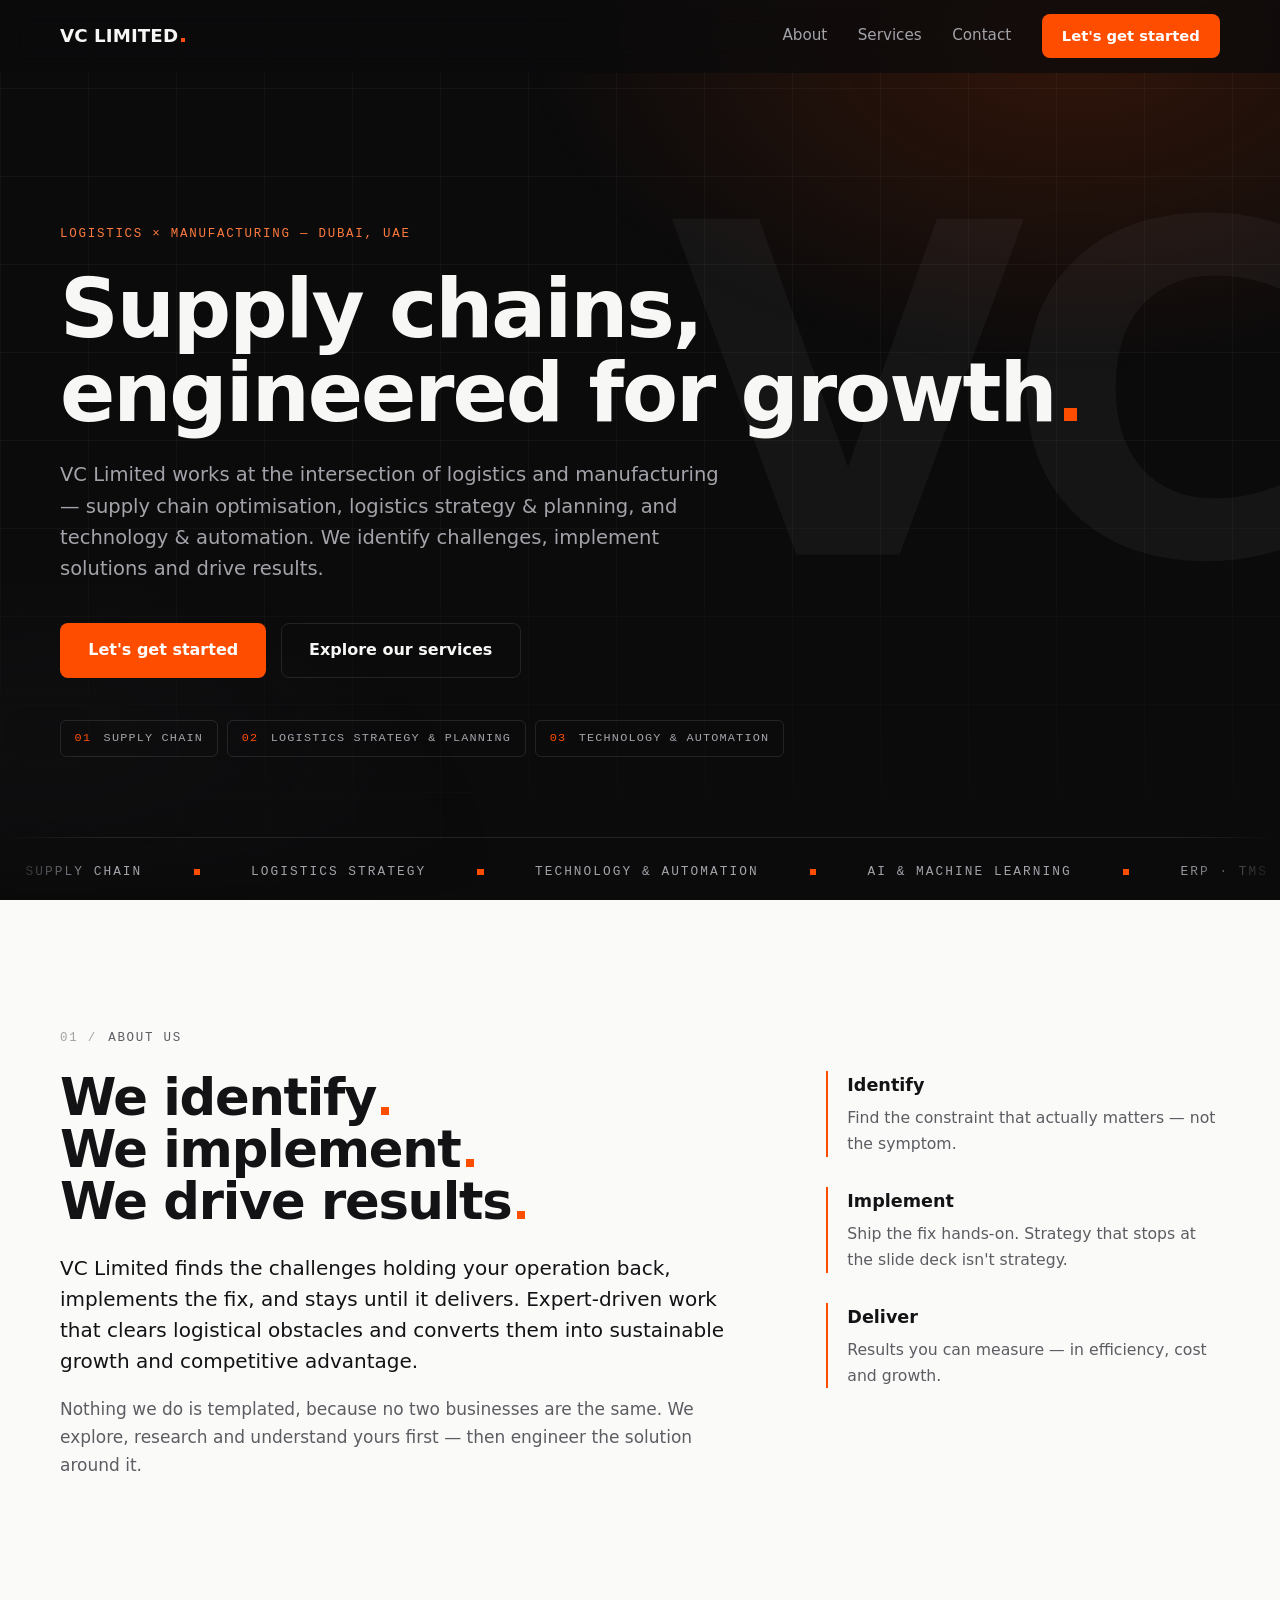
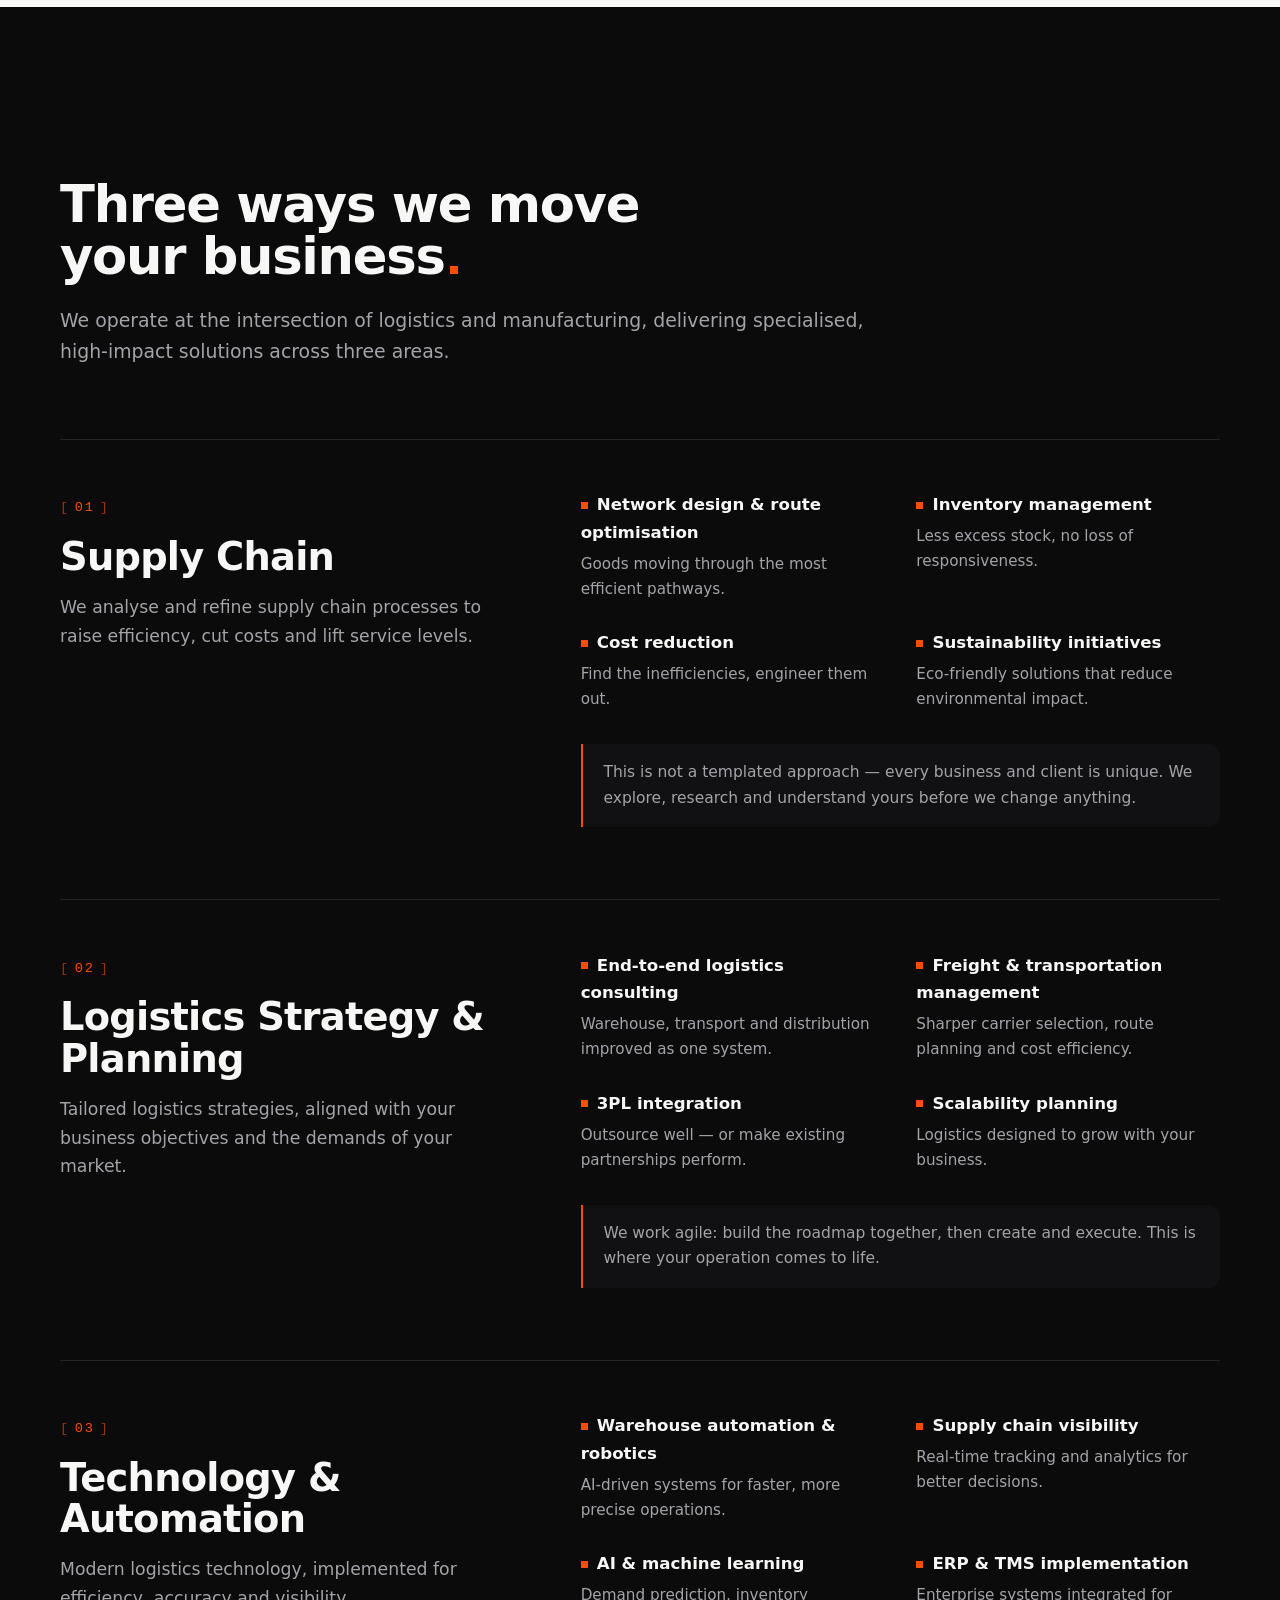
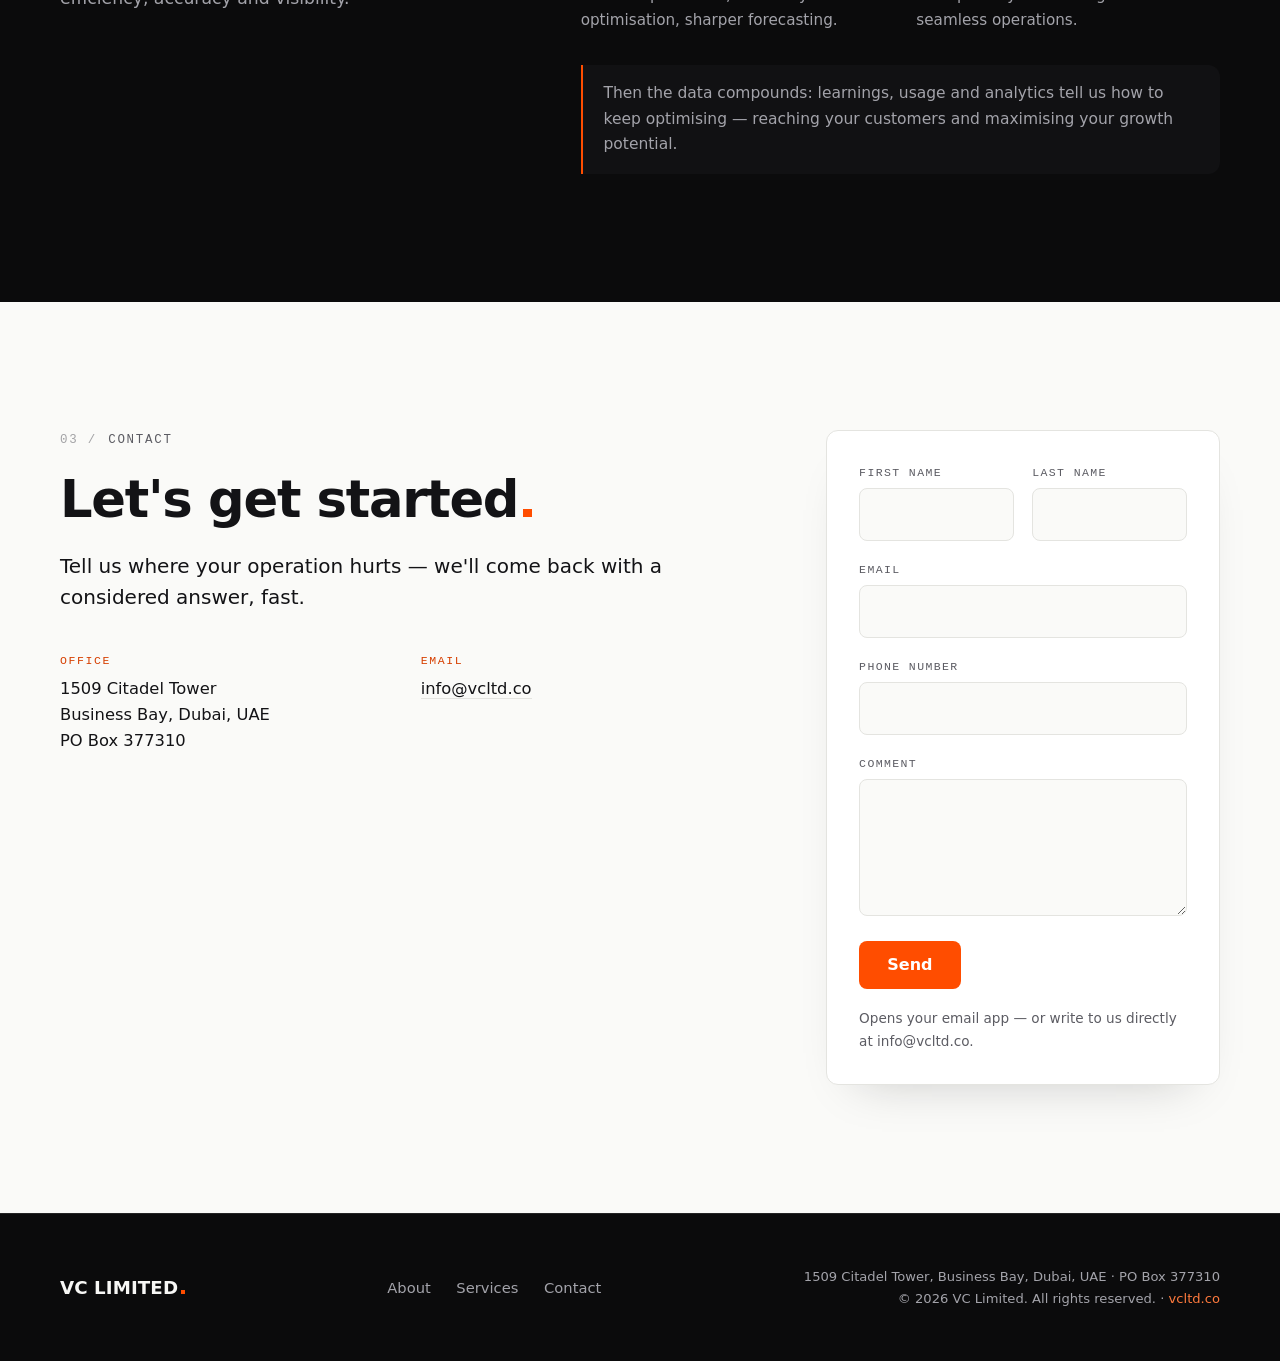
==== commit a5911372: "Iterate identity to the 'VC.' full-stop system; surface services in hero - Logo becomes 'VC.' — Spac" ====
--- a/index.html
+++ b/index.html
@@ -50,10 +50,6 @@
   <header class="nav" id="top">
     <div class="nav-inner">
       <a class="brand" href="#top" aria-label="VC Limited — home">
-        <svg class="brand-mark" viewBox="0 0 96 96" aria-hidden="true" focusable="false">
-          <path d="M 24 32 L 46 74 L 74 20" fill="none" stroke="currentColor" stroke-width="11" stroke-linecap="butt" stroke-linejoin="miter"/>
-          <circle cx="74" cy="20" r="8.5" fill="var(--orange)"/>
-        </svg>
         <span class="brand-name">VC&nbsp;Limited</span>
       </a>
 
@@ -75,23 +71,26 @@
     <!-- ============================================================ hero -->
     <section class="hero">
       <div class="hero-bg" aria-hidden="true"></div>
-      <svg class="hero-ghost" viewBox="0 0 96 96" aria-hidden="true" focusable="false">
-        <path d="M 24 32 L 46 74 L 74 20" fill="none" stroke="#fff" stroke-width="11" stroke-linecap="butt" stroke-linejoin="miter"/>
-        <circle cx="74" cy="20" r="8.5" fill="var(--orange)"/>
-      </svg>
+      <div class="hero-ghost" aria-hidden="true">VC</div>
 
       <div class="container hero-inner">
         <p class="eyebrow reveal">Logistics × Manufacturing — Dubai, UAE</p>
-        <h1 class="reveal d1">Supply chains,<br><em>engineered</em> for growth.</h1>
+        <h1 class="reveal d1">Supply chains,<br>engineered for growth<span class="dot" aria-hidden="true"></span></h1>
         <p class="hero-sub reveal d2">
-          VC Limited identifies challenges, implements solutions and drives results —
-          specialised, high-impact consulting at the intersection of logistics
-          and manufacturing.
+          VC Limited works at the intersection of logistics and manufacturing —
+          supply chain optimisation, logistics strategy &amp; planning, and
+          technology &amp; automation. We identify challenges, implement solutions
+          and drive results.
         </p>
         <div class="hero-cta reveal d3">
           <a class="btn btn-orange" href="#contact">Let's get started</a>
           <a class="btn btn-ghost" href="#services">Explore our services</a>
         </div>
+        <nav class="hero-chips reveal d3" aria-label="Our services">
+          <a href="#supply-chain"><span class="n">01</span> Supply Chain</a>
+          <a href="#strategy-planning"><span class="n">02</span> Logistics Strategy &amp; Planning</a>
+          <a href="#technology-automation"><span class="n">03</span> Technology &amp; Automation</a>
+        </nav>
       </div>
 
       <div class="marquee" aria-hidden="true">
@@ -109,7 +108,7 @@
         <p class="eyebrow reveal"><span class="eyebrow-num">01</span>About us</p>
         <div class="split">
           <div class="split-main">
-            <h2 class="reveal">We identify.<br>We implement.<br>We drive <em>results.</em></h2>
+            <h2 class="reveal">We identify<span class="dot" aria-hidden="true"></span><br>We implement<span class="dot" aria-hidden="true"></span><br>We drive results<span class="dot" aria-hidden="true"></span></h2>
             <p class="lede reveal d1">
               VC Limited finds the challenges holding your operation back, implements
               the fix, and stays until it delivers. Expert-driven work that clears
@@ -144,13 +143,13 @@
     <section class="section section-dark services" id="services">
       <div class="container">
         <p class="eyebrow reveal"><span class="eyebrow-num">02</span>Our services</p>
-        <h2 class="reveal">Three ways we move<br>your business.</h2>
+        <h2 class="reveal">Three ways we move<br>your business<span class="dot" aria-hidden="true"></span></h2>
         <p class="section-intro reveal d1">
           We operate at the intersection of logistics and manufacturing, delivering
           specialised, high-impact solutions across three areas.
         </p>
 
-        <article class="service reveal">
+        <article class="service reveal" id="supply-chain">
           <div class="service-head">
             <span class="service-num" aria-hidden="true">01</span>
             <h3>Supply Chain</h3>
@@ -185,7 +184,7 @@
           </div>
         </article>
 
-        <article class="service reveal">
+        <article class="service reveal" id="strategy-planning">
           <div class="service-head">
             <span class="service-num" aria-hidden="true">02</span>
             <h3>Logistics Strategy &amp; Planning</h3>
@@ -220,7 +219,7 @@
           </div>
         </article>
 
-        <article class="service reveal">
+        <article class="service reveal" id="technology-automation">
           <div class="service-head">
             <span class="service-num" aria-hidden="true">03</span>
             <h3>Technology &amp; Automation</h3>
@@ -263,7 +262,7 @@
       <div class="container split">
         <div class="split-main">
           <p class="eyebrow reveal"><span class="eyebrow-num">03</span>Contact</p>
-          <h2 class="reveal">Let's get <em>started.</em></h2>
+          <h2 class="reveal">Let's get started<span class="dot" aria-hidden="true"></span></h2>
           <p class="lede reveal d1">
             Tell us where your operation hurts — we'll come back with a
             considered answer, fast.
@@ -314,10 +313,6 @@
   <footer class="footer">
     <div class="container footer-inner">
       <a class="brand" href="#top" aria-label="VC Limited — back to top">
-        <svg class="brand-mark" viewBox="0 0 96 96" aria-hidden="true" focusable="false">
-          <path d="M 24 32 L 46 74 L 74 20" fill="none" stroke="currentColor" stroke-width="11" stroke-linecap="butt" stroke-linejoin="miter"/>
-          <circle cx="74" cy="20" r="8.5" fill="var(--orange)"/>
-        </svg>
         <span class="brand-name">VC&nbsp;Limited</span>
       </a>
       <nav class="footer-nav" aria-label="Footer">
--- a/css/styles.css
+++ b/css/styles.css
@@ -99,7 +99,14 @@
 h1 { font-size: clamp(2.8rem, 7.2vw, 5.1rem); }
 h2 { font-size: clamp(2rem, 4.4vw, 3.2rem); }
 h1 em, h2 em { font-style: normal; color: var(--orange); }
-.section-dark h1 em, .section-dark h2 em, .hero em { color: var(--orange); }
+
+/* the brand's full stop — an orange square on the baseline */
+.dot {
+  display: inline-block;
+  width: 0.16em; height: 0.16em;
+  background: var(--orange);
+  margin-left: 0.1em;
+}
 
 .eyebrow {
   font-family: var(--font-mono);
@@ -158,17 +165,23 @@
   gap: 1rem;
 }
 .brand {
-  display: flex; align-items: center; gap: 0.65rem;
+  display: flex; align-items: center;
   color: var(--text-inv);
   text-decoration: none;
 }
-.brand-mark { width: 32px; height: 32px; flex: none; }
 .brand-name {
   font-family: var(--font-display);
-  font-weight: 650;
-  font-size: 1.08rem;
-  letter-spacing: 0.01em;
+  font-weight: 700;
+  font-size: 1.14rem;
+  letter-spacing: 0.005em;
   text-transform: uppercase;
+}
+.brand-name::after {
+  content: "";
+  display: inline-block;
+  width: 0.22em; height: 0.22em;
+  background: var(--orange);
+  margin-left: 0.14em;
 }
 .nav-links { display: flex; align-items: center; gap: 1.9rem; }
 .nav-links a:not(.btn) {
@@ -204,10 +217,16 @@
 }
 .hero-ghost {
   position: absolute;
-  right: -6vw; top: 46%;
-  width: clamp(340px, 42vw, 700px); height: auto;
-  transform: translateY(-50%) rotate(-4deg);
-  opacity: 0.1;
+  right: -3vw; top: 44%;
+  transform: translateY(-50%);
+  font-family: var(--font-display);
+  font-weight: 700;
+  font-size: clamp(220px, 36vw, 560px);
+  line-height: 1;
+  letter-spacing: -0.05em;
+  color: rgba(255, 255, 255, 0.04);
+  user-select: none;
+  pointer-events: none;
 }
 .hero-inner {
   position: relative;
@@ -222,6 +241,24 @@
   color: var(--muted-inv);
 }
 .hero-cta { display: flex; flex-wrap: wrap; gap: 0.9rem; margin-top: 2.4rem; }
+.hero-chips {
+  display: flex; flex-wrap: wrap; gap: 0.6rem;
+  margin-top: 2.6rem;
+}
+.hero-chips a {
+  font-family: var(--font-mono);
+  font-size: 0.74rem;
+  letter-spacing: 0.1em;
+  text-transform: uppercase;
+  text-decoration: none;
+  color: var(--muted-inv);
+  border: 1px solid var(--line-inv);
+  border-radius: 6px;
+  padding: 0.5rem 0.85rem;
+  transition: color 0.15s, border-color 0.15s;
+}
+.hero-chips a:hover { color: var(--text-inv); border-color: var(--orange); }
+.hero-chips .n { color: var(--orange); margin-right: 0.35em; }
 
 /* marquee */
 .marquee {
@@ -247,9 +284,10 @@
   padding-inline: 1.6rem;
 }
 .marquee-track span::after {
-  content: "▸";
-  color: var(--orange);
-  font-size: 0.7rem;
+  content: "";
+  display: inline-block;
+  width: 0.5em; height: 0.5em;
+  background: var(--orange);
   margin-left: 3.2rem;
 }
 @keyframes marquee { to { transform: translateX(-50%); } }
@@ -331,8 +369,12 @@
   margin-bottom: 0.35rem;
 }
 .service-items h4::before {
-  content: "▸ ";
-  color: var(--orange);
+  content: "";
+  display: inline-block;
+  width: 0.42em; height: 0.42em;
+  background: var(--orange);
+  margin-right: 0.55em;
+  vertical-align: 0.08em;
 }
 .service-items p { font-size: 0.95rem; }
 .service-note {
@@ -495,7 +537,7 @@
   .field-row { grid-template-columns: 1fr; }
   .contact-list { grid-template-columns: 1fr; }
   .contact-form { padding: 1.4rem; }
-  .hero-ghost { right: -28vw; opacity: 0.07; }
+  .hero-ghost { right: -22vw; opacity: 0.75; }
 }
 
 /* ---------------------------------------------------------------- motion */
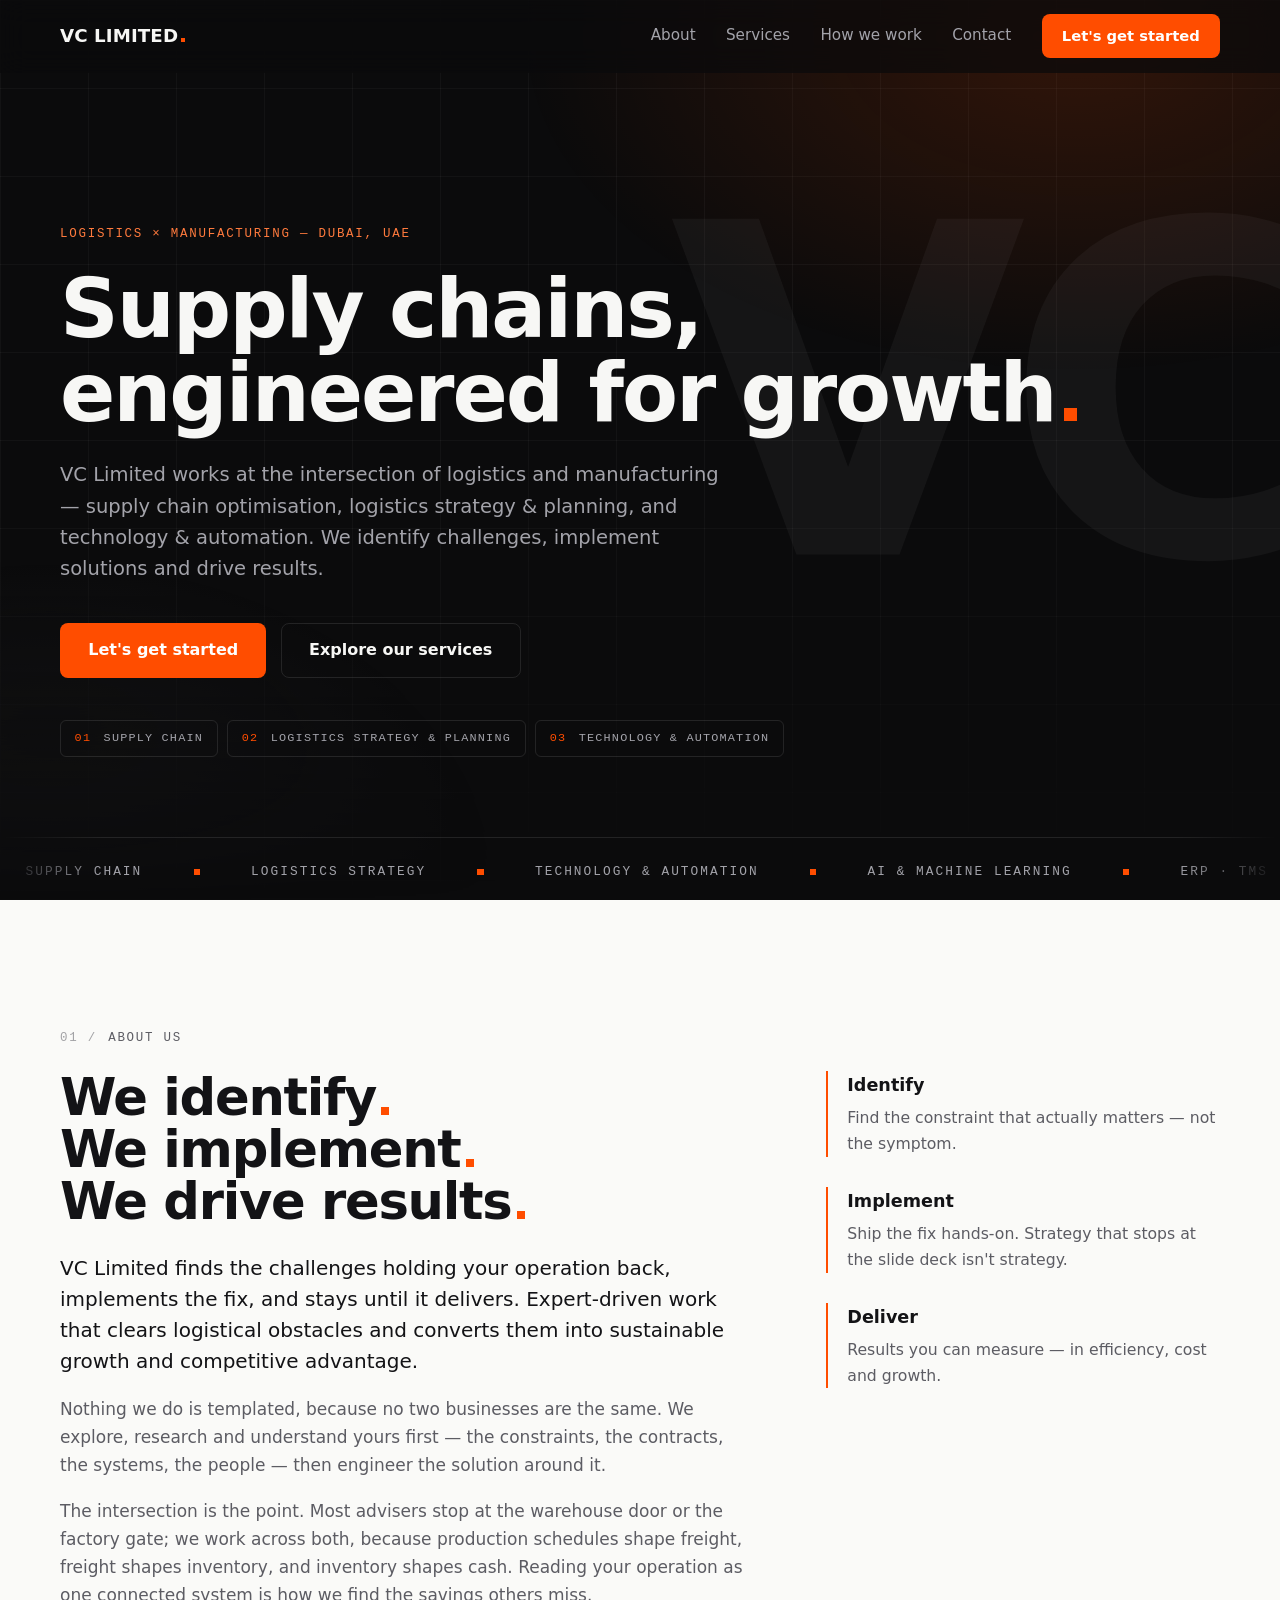
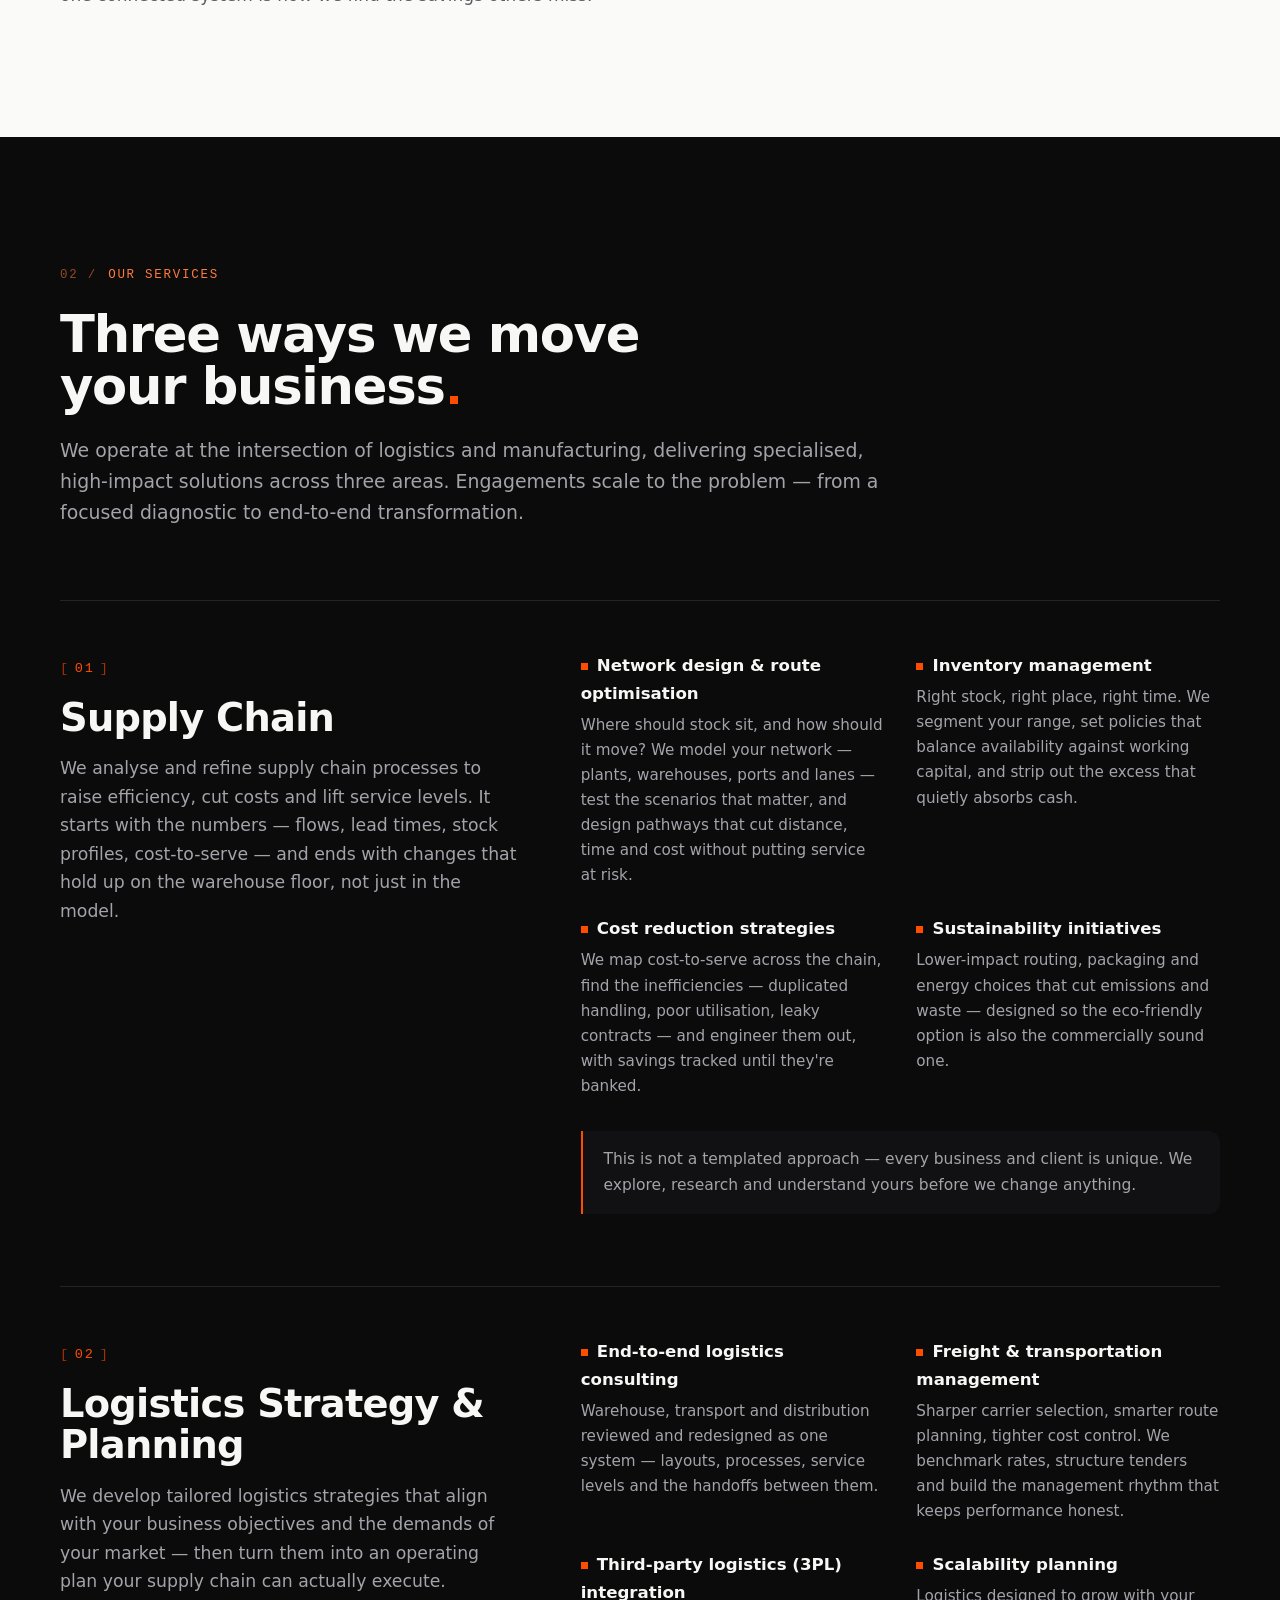
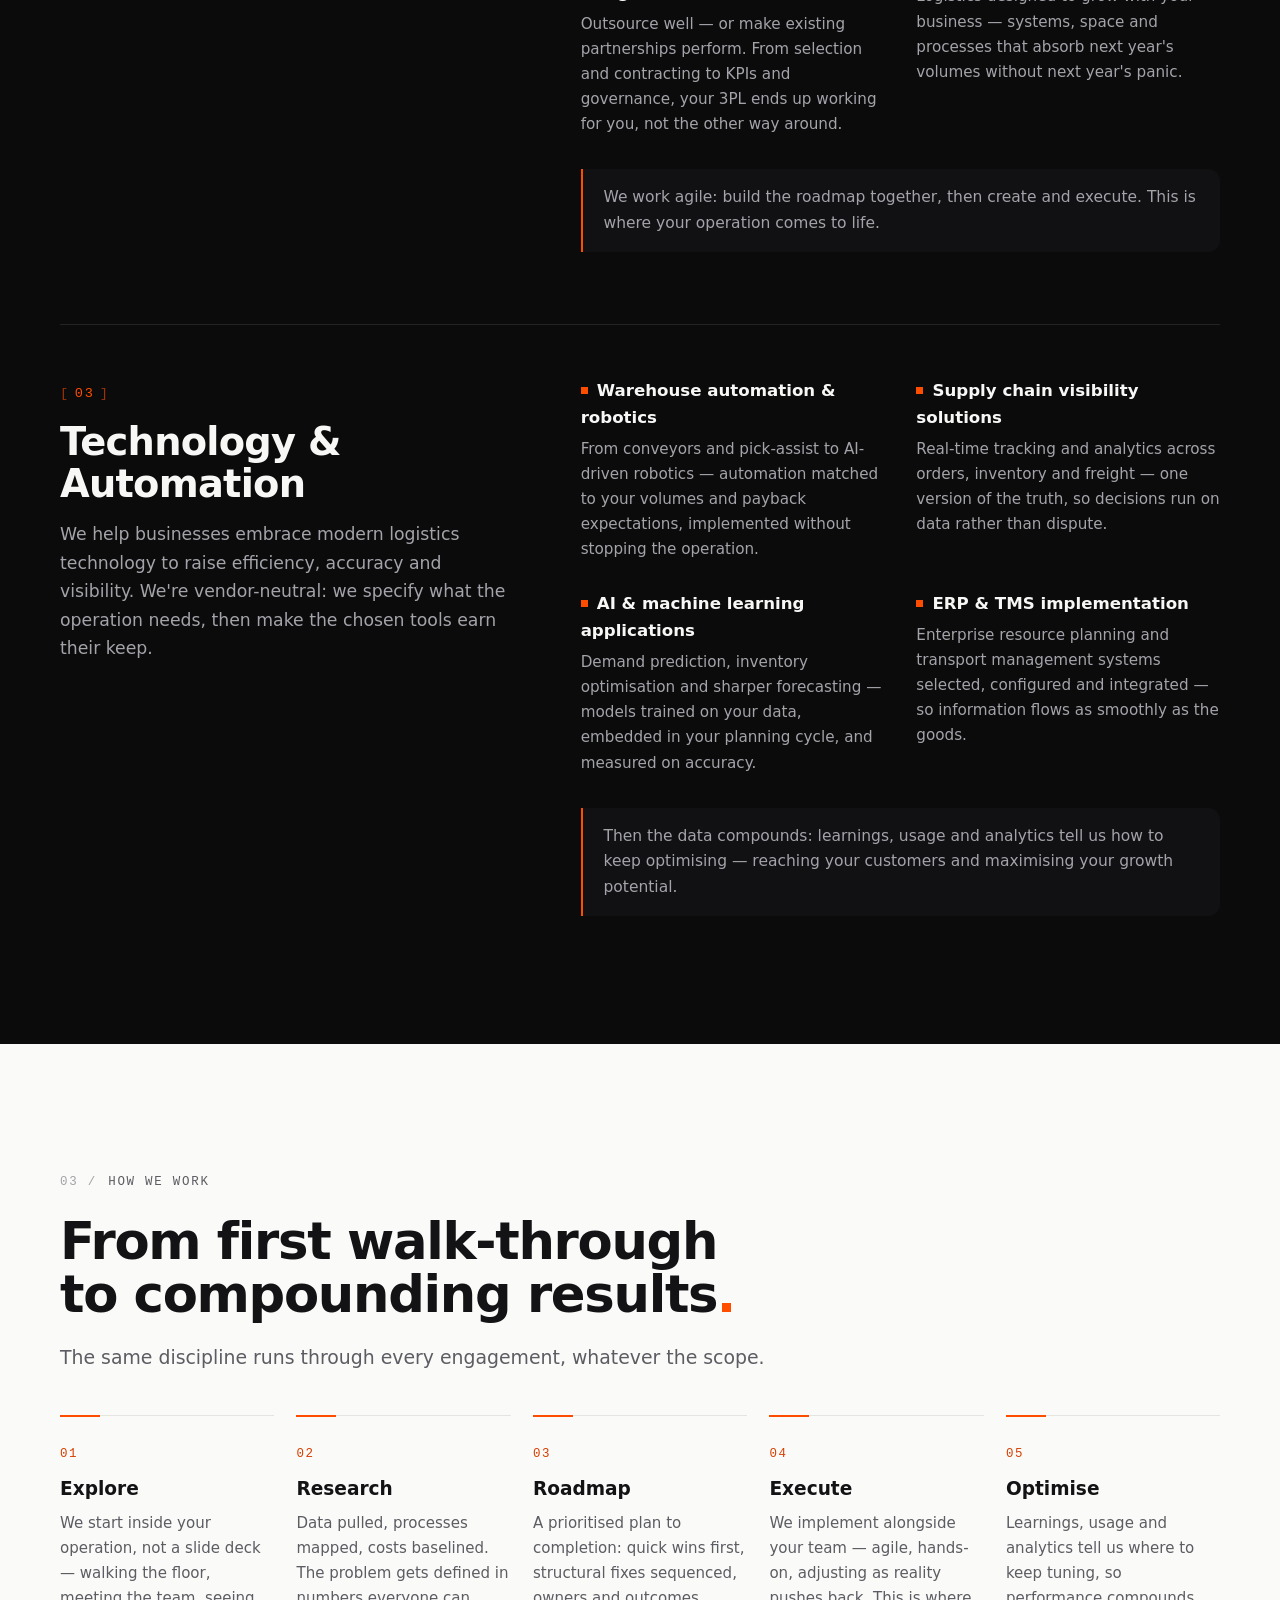
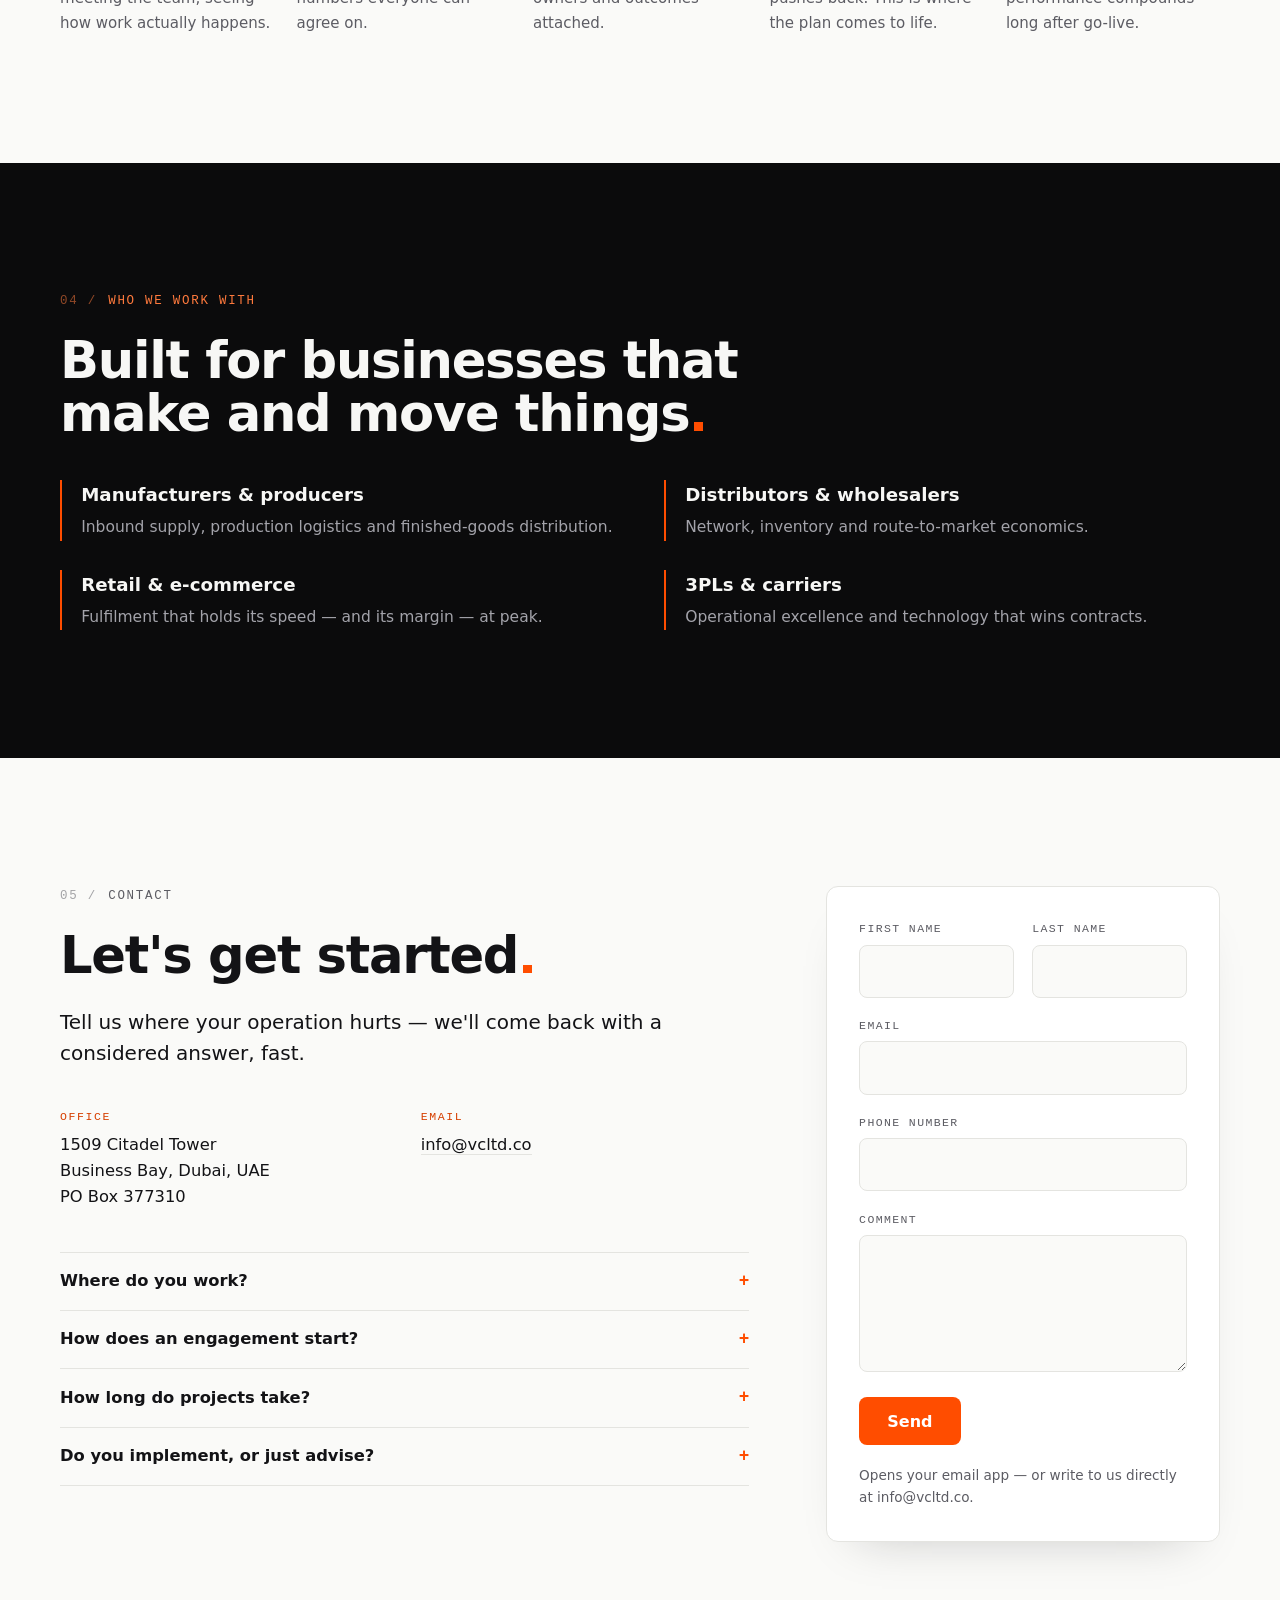
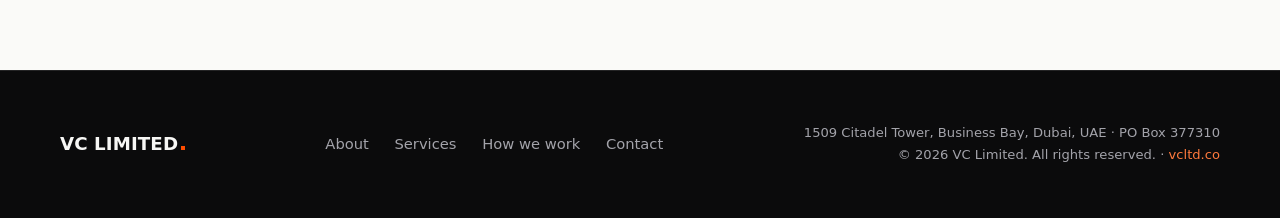
==== commit 9e06ef20: "Prepare for GitHub Pages deployment - Asset and script paths made relative so the site renders at th" ====
--- a/index.html
+++ b/index.html
@@ -15,14 +15,14 @@
   <meta property="og:image" content="https://vcltd.co/assets/og-image.png">
   <meta name="twitter:card" content="summary_large_image">
 
-  <link rel="icon" href="/assets/brand/favicon.svg" type="image/svg+xml">
-  <link rel="alternate icon" href="/assets/brand/favicon.ico" sizes="48x48 32x32 16x16">
-  <link rel="apple-touch-icon" href="/assets/brand/apple-touch-icon.png">
+  <link rel="icon" href="assets/brand/favicon.svg" type="image/svg+xml">
+  <link rel="alternate icon" href="assets/brand/favicon.ico" sizes="48x48 32x32 16x16">
+  <link rel="apple-touch-icon" href="assets/brand/apple-touch-icon.png">
   <meta name="theme-color" content="#0B0B0C">
 
-  <link rel="preload" href="/assets/fonts/spacegrotesk-var-latin.woff2" as="font" type="font/woff2" crossorigin>
-  <link rel="preload" href="/assets/fonts/archivo-var-latin.woff2" as="font" type="font/woff2" crossorigin>
-  <link rel="stylesheet" href="/css/styles.css">
+  <link rel="preload" href="assets/fonts/spacegrotesk-var-latin.woff2" as="font" type="font/woff2" crossorigin>
+  <link rel="preload" href="assets/fonts/archivo-var-latin.woff2" as="font" type="font/woff2" crossorigin>
+  <link rel="stylesheet" href="css/styles.css">
 
   <script type="application/ld+json">
   {
@@ -56,6 +56,7 @@
       <nav class="nav-links" id="nav-links" aria-label="Primary">
         <a href="#about">About</a>
         <a href="#services">Services</a>
+        <a href="#process">How we work</a>
         <a href="#contact">Contact</a>
         <a class="btn btn-orange nav-cta" href="#contact">Let's get started</a>
       </nav>
@@ -117,8 +118,16 @@
             </p>
             <p class="reveal d2">
               Nothing we do is templated, because no two businesses are the same.
-              We explore, research and understand yours first — then engineer the
-              solution around it.
+              We explore, research and understand yours first — the constraints,
+              the contracts, the systems, the people — then engineer the solution
+              around it.
+            </p>
+            <p class="reveal d2">
+              The intersection is the point. Most advisers stop at the warehouse
+              door or the factory gate; we work across both, because production
+              schedules shape freight, freight shapes inventory, and inventory
+              shapes cash. Reading your operation as one connected system is how
+              we find the savings others miss.
             </p>
           </div>
           <ul class="values" role="list">
@@ -146,7 +155,8 @@
         <h2 class="reveal">Three ways we move<br>your business<span class="dot" aria-hidden="true"></span></h2>
         <p class="section-intro reveal d1">
           We operate at the intersection of logistics and manufacturing, delivering
-          specialised, high-impact solutions across three areas.
+          specialised, high-impact solutions across three areas. Engagements scale
+          to the problem — from a focused diagnostic to end-to-end transformation.
         </p>
 
         <article class="service reveal" id="supply-chain">
@@ -155,26 +165,37 @@
             <h3>Supply Chain</h3>
             <p class="service-intro">
               We analyse and refine supply chain processes to raise efficiency,
-              cut costs and lift service levels.
+              cut costs and lift service levels. It starts with the numbers —
+              flows, lead times, stock profiles, cost-to-serve — and ends with
+              changes that hold up on the warehouse floor, not just in the model.
             </p>
           </div>
           <div class="service-body">
             <ul class="service-items" role="list">
               <li>
                 <h4>Network design &amp; route optimisation</h4>
-                <p>Goods moving through the most efficient pathways.</p>
+                <p>Where should stock sit, and how should it move? We model your
+                network — plants, warehouses, ports and lanes — test the scenarios
+                that matter, and design pathways that cut distance, time and cost
+                without putting service at risk.</p>
               </li>
               <li>
                 <h4>Inventory management</h4>
-                <p>Less excess stock, no loss of responsiveness.</p>
-              </li>
-              <li>
-                <h4>Cost reduction</h4>
-                <p>Find the inefficiencies, engineer them out.</p>
+                <p>Right stock, right place, right time. We segment your range,
+                set policies that balance availability against working capital,
+                and strip out the excess that quietly absorbs cash.</p>
+              </li>
+              <li>
+                <h4>Cost reduction strategies</h4>
+                <p>We map cost-to-serve across the chain, find the inefficiencies
+                — duplicated handling, poor utilisation, leaky contracts — and
+                engineer them out, with savings tracked until they're banked.</p>
               </li>
               <li>
                 <h4>Sustainability initiatives</h4>
-                <p>Eco-friendly solutions that reduce environmental impact.</p>
+                <p>Lower-impact routing, packaging and energy choices that cut
+                emissions and waste — designed so the eco-friendly option is also
+                the commercially sound one.</p>
               </li>
             </ul>
             <p class="service-note">
@@ -189,27 +210,36 @@
             <span class="service-num" aria-hidden="true">02</span>
             <h3>Logistics Strategy &amp; Planning</h3>
             <p class="service-intro">
-              Tailored logistics strategies, aligned with your business objectives
-              and the demands of your market.
+              We develop tailored logistics strategies that align with your
+              business objectives and the demands of your market — then turn them
+              into an operating plan your supply chain can actually execute.
             </p>
           </div>
           <div class="service-body">
             <ul class="service-items" role="list">
               <li>
                 <h4>End-to-end logistics consulting</h4>
-                <p>Warehouse, transport and distribution improved as one system.</p>
+                <p>Warehouse, transport and distribution reviewed and redesigned
+                as one system — layouts, processes, service levels and the
+                handoffs between them.</p>
               </li>
               <li>
                 <h4>Freight &amp; transportation management</h4>
-                <p>Sharper carrier selection, route planning and cost efficiency.</p>
-              </li>
-              <li>
-                <h4>3PL integration</h4>
-                <p>Outsource well — or make existing partnerships perform.</p>
+                <p>Sharper carrier selection, smarter route planning, tighter cost
+                control. We benchmark rates, structure tenders and build the
+                management rhythm that keeps performance honest.</p>
+              </li>
+              <li>
+                <h4>Third-party logistics (3PL) integration</h4>
+                <p>Outsource well — or make existing partnerships perform. From
+                selection and contracting to KPIs and governance, your 3PL ends up
+                working for you, not the other way around.</p>
               </li>
               <li>
                 <h4>Scalability planning</h4>
-                <p>Logistics designed to grow with your business.</p>
+                <p>Logistics designed to grow with your business — systems, space
+                and processes that absorb next year's volumes without next year's
+                panic.</p>
               </li>
             </ul>
             <p class="service-note">
@@ -224,27 +254,37 @@
             <span class="service-num" aria-hidden="true">03</span>
             <h3>Technology &amp; Automation</h3>
             <p class="service-intro">
-              Modern logistics technology, implemented for efficiency, accuracy
-              and visibility.
+              We help businesses embrace modern logistics technology to raise
+              efficiency, accuracy and visibility. We're vendor-neutral: we
+              specify what the operation needs, then make the chosen tools earn
+              their keep.
             </p>
           </div>
           <div class="service-body">
             <ul class="service-items" role="list">
               <li>
                 <h4>Warehouse automation &amp; robotics</h4>
-                <p>AI-driven systems for faster, more precise operations.</p>
-              </li>
-              <li>
-                <h4>Supply chain visibility</h4>
-                <p>Real-time tracking and analytics for better decisions.</p>
-              </li>
-              <li>
-                <h4>AI &amp; machine learning</h4>
-                <p>Demand prediction, inventory optimisation, sharper forecasting.</p>
+                <p>From conveyors and pick-assist to AI-driven robotics —
+                automation matched to your volumes and payback expectations,
+                implemented without stopping the operation.</p>
+              </li>
+              <li>
+                <h4>Supply chain visibility solutions</h4>
+                <p>Real-time tracking and analytics across orders, inventory and
+                freight — one version of the truth, so decisions run on data
+                rather than dispute.</p>
+              </li>
+              <li>
+                <h4>AI &amp; machine learning applications</h4>
+                <p>Demand prediction, inventory optimisation and sharper
+                forecasting — models trained on your data, embedded in your
+                planning cycle, and measured on accuracy.</p>
               </li>
               <li>
                 <h4>ERP &amp; TMS implementation</h4>
-                <p>Enterprise systems integrated for seamless operations.</p>
+                <p>Enterprise resource planning and transport management systems
+                selected, configured and integrated — so information flows as
+                smoothly as the goods.</p>
               </li>
             </ul>
             <p class="service-note">
@@ -257,11 +297,80 @@
       </div>
     </section>
 
+    <!-- ========================================================= process -->
+    <section class="section section-light" id="process">
+      <div class="container">
+        <p class="eyebrow reveal"><span class="eyebrow-num">03</span>How we work</p>
+        <h2 class="reveal">From first walk-through<br>to compounding results<span class="dot" aria-hidden="true"></span></h2>
+        <p class="section-intro reveal d1">
+          The same discipline runs through every engagement, whatever the scope.
+        </p>
+        <ol class="process-steps" role="list">
+          <li class="pstep reveal">
+            <span class="pstep-num">01</span>
+            <h3>Explore</h3>
+            <p>We start inside your operation, not a slide deck — walking the floor,
+            meeting the team, seeing how work actually happens.</p>
+          </li>
+          <li class="pstep reveal d1">
+            <span class="pstep-num">02</span>
+            <h3>Research</h3>
+            <p>Data pulled, processes mapped, costs baselined. The problem gets
+            defined in numbers everyone can agree on.</p>
+          </li>
+          <li class="pstep reveal d2">
+            <span class="pstep-num">03</span>
+            <h3>Roadmap</h3>
+            <p>A prioritised plan to completion: quick wins first, structural fixes
+            sequenced, owners and outcomes attached.</p>
+          </li>
+          <li class="pstep reveal d3">
+            <span class="pstep-num">04</span>
+            <h3>Execute</h3>
+            <p>We implement alongside your team — agile, hands-on, adjusting as
+            reality pushes back. This is where the plan comes to life.</p>
+          </li>
+          <li class="pstep reveal d4">
+            <span class="pstep-num">05</span>
+            <h3>Optimise</h3>
+            <p>Learnings, usage and analytics tell us where to keep tuning, so
+            performance compounds long after go-live.</p>
+          </li>
+        </ol>
+      </div>
+    </section>
+
+    <!-- ========================================================= clients -->
+    <section class="section section-dark clients">
+      <div class="container">
+        <p class="eyebrow reveal"><span class="eyebrow-num">04</span>Who we work with</p>
+        <h2 class="reveal">Built for businesses that<br>make and move things<span class="dot" aria-hidden="true"></span></h2>
+        <ul class="client-grid" role="list">
+          <li class="reveal">
+            <h3>Manufacturers &amp; producers</h3>
+            <p>Inbound supply, production logistics and finished-goods distribution.</p>
+          </li>
+          <li class="reveal d1">
+            <h3>Distributors &amp; wholesalers</h3>
+            <p>Network, inventory and route-to-market economics.</p>
+          </li>
+          <li class="reveal d2">
+            <h3>Retail &amp; e-commerce</h3>
+            <p>Fulfilment that holds its speed — and its margin — at peak.</p>
+          </li>
+          <li class="reveal d3">
+            <h3>3PLs &amp; carriers</h3>
+            <p>Operational excellence and technology that wins contracts.</p>
+          </li>
+        </ul>
+      </div>
+    </section>
+
     <!-- ========================================================= contact -->
     <section class="section section-light contact" id="contact">
       <div class="container split">
         <div class="split-main">
-          <p class="eyebrow reveal"><span class="eyebrow-num">03</span>Contact</p>
+          <p class="eyebrow reveal"><span class="eyebrow-num">05</span>Contact</p>
           <h2 class="reveal">Let's get started<span class="dot" aria-hidden="true"></span></h2>
           <p class="lede reveal d1">
             Tell us where your operation hurts — we'll come back with a
@@ -278,6 +387,31 @@
               <dd><a href="mailto:info@vcltd.co">info@vcltd.co</a></dd>
             </div>
           </dl>
+
+          <div class="faq reveal d2">
+            <details>
+              <summary>Where do you work?</summary>
+              <p>We're based in Business Bay, Dubai. We work on-site across the
+              UAE and the wider Gulf, and remotely wherever the work allows.</p>
+            </details>
+            <details>
+              <summary>How does an engagement start?</summary>
+              <p>With a conversation and a look at your data. We scope the problem
+              together — and agree what success looks like — before we propose
+              anything.</p>
+            </details>
+            <details>
+              <summary>How long do projects take?</summary>
+              <p>It depends on scope. Focused diagnostics run in weeks;
+              implementations are phased so value lands early rather than all at
+              the end.</p>
+            </details>
+            <details>
+              <summary>Do you implement, or just advise?</summary>
+              <p>Both. Strategy that stops at the slide deck isn't strategy — we
+              stay through execution and measure the result.</p>
+            </details>
+          </div>
         </div>
 
         <form class="contact-form reveal d2" id="contact-form" novalidate>
@@ -318,6 +452,7 @@
       <nav class="footer-nav" aria-label="Footer">
         <a href="#about">About</a>
         <a href="#services">Services</a>
+        <a href="#process">How we work</a>
         <a href="#contact">Contact</a>
       </nav>
       <p class="footer-legal">
@@ -327,6 +462,6 @@
     </div>
   </footer>
 
-  <script src="/js/main.js" defer></script>
+  <script src="js/main.js" defer></script>
 </body>
 </html>
--- a/css/styles.css
+++ b/css/styles.css
@@ -3,25 +3,25 @@
 --------------------------------------------------------------------------- */
 @font-face {
   font-family: "Space Grotesk";
-  src: url("/assets/fonts/spacegrotesk-var-latin.woff2") format("woff2");
+  src: url("../assets/fonts/spacegrotesk-var-latin.woff2") format("woff2");
   font-weight: 300 700;
   font-display: swap;
 }
 @font-face {
   font-family: "Archivo";
-  src: url("/assets/fonts/archivo-var-latin.woff2") format("woff2");
+  src: url("../assets/fonts/archivo-var-latin.woff2") format("woff2");
   font-weight: 400 700;
   font-display: swap;
 }
 @font-face {
   font-family: "IBM Plex Mono";
-  src: url("/assets/fonts/plexmono-400-latin.woff2") format("woff2");
+  src: url("../assets/fonts/plexmono-400-latin.woff2") format("woff2");
   font-weight: 400;
   font-display: swap;
 }
 @font-face {
   font-family: "IBM Plex Mono";
-  src: url("/assets/fonts/plexmono-500-latin.woff2") format("woff2");
+  src: url("../assets/fonts/plexmono-500-latin.woff2") format("woff2");
   font-weight: 500;
   font-display: swap;
 }
@@ -386,6 +386,84 @@
   font-size: 0.97rem;
   color: var(--muted-inv);
 }
+
+/* --------------------------------------------------------------- process */
+#process h2 { margin-bottom: 1.4rem; }
+.process-steps {
+  display: grid;
+  grid-template-columns: repeat(5, 1fr);
+  gap: 1.6rem 1.4rem;
+  margin-top: 2.6rem;
+  counter-reset: none;
+}
+.pstep {
+  border-top: 1px solid var(--line);
+  padding-top: 1.3rem;
+  position: relative;
+}
+.pstep::before {
+  content: "";
+  position: absolute; top: -1px; left: 0;
+  width: 40px; height: 2px;
+  background: var(--orange);
+}
+.pstep-num {
+  font-family: var(--font-mono);
+  font-size: 0.78rem;
+  font-weight: 500;
+  letter-spacing: 0.12em;
+  color: var(--orange-deep);
+}
+.pstep h3 {
+  font-family: var(--font-display);
+  font-size: 1.16rem;
+  font-weight: 650;
+  margin: 0.55rem 0 0.45rem;
+}
+.pstep p { font-size: 0.94rem; }
+
+/* --------------------------------------------------------------- clients */
+.clients h2 { margin-bottom: 2.6rem; }
+.client-grid {
+  display: grid;
+  grid-template-columns: repeat(2, minmax(0, 1fr));
+  gap: 1.8rem 3rem;
+}
+.client-grid li { border-left: 2px solid var(--orange); padding-left: 1.2rem; }
+.client-grid h3 {
+  font-family: var(--font-display);
+  font-size: 1.14rem;
+  font-weight: 650;
+  color: var(--text-inv);
+  margin-bottom: 0.3rem;
+}
+.client-grid p { font-size: 0.97rem; }
+
+/* ------------------------------------------------------------------- faq */
+.faq { margin-top: 2.6rem; border-bottom: 1px solid var(--line); }
+.faq details { border-top: 1px solid var(--line); }
+.faq summary {
+  font-family: var(--font-display);
+  font-weight: 600;
+  font-size: 1.02rem;
+  padding-block: 0.95rem;
+  cursor: pointer;
+  list-style: none;
+  display: flex;
+  justify-content: space-between;
+  align-items: center;
+  gap: 1rem;
+}
+.faq summary::-webkit-details-marker { display: none; }
+.faq summary::after {
+  content: "+";
+  font-family: var(--font-mono);
+  color: var(--orange);
+  font-size: 1.1rem;
+  line-height: 1;
+}
+.faq details[open] summary::after { content: "–"; }
+.faq details p { padding: 0 0 1.1rem; font-size: 0.97rem; max-width: 34em; }
 
 /* --------------------------------------------------------------- contact */
 .contact-list {
@@ -529,6 +607,8 @@
   .split { grid-template-columns: 1fr; }
   .service { grid-template-columns: 1fr; gap: 1.6rem; }
   .service-items { grid-template-columns: 1fr; gap: 1.4rem; }
+  .process-steps { grid-template-columns: repeat(2, 1fr); }
+  .client-grid { grid-template-columns: 1fr; }
   .footer-inner { grid-template-columns: 1fr; justify-items: start; }
   .footer-nav { justify-content: flex-start; }
   .footer-legal { text-align: left; }
@@ -537,6 +617,7 @@
   .field-row { grid-template-columns: 1fr; }
   .contact-list { grid-template-columns: 1fr; }
   .contact-form { padding: 1.4rem; }
+  .process-steps { grid-template-columns: 1fr; }
   .hero-ghost { right: -22vw; opacity: 0.75; }
 }
 
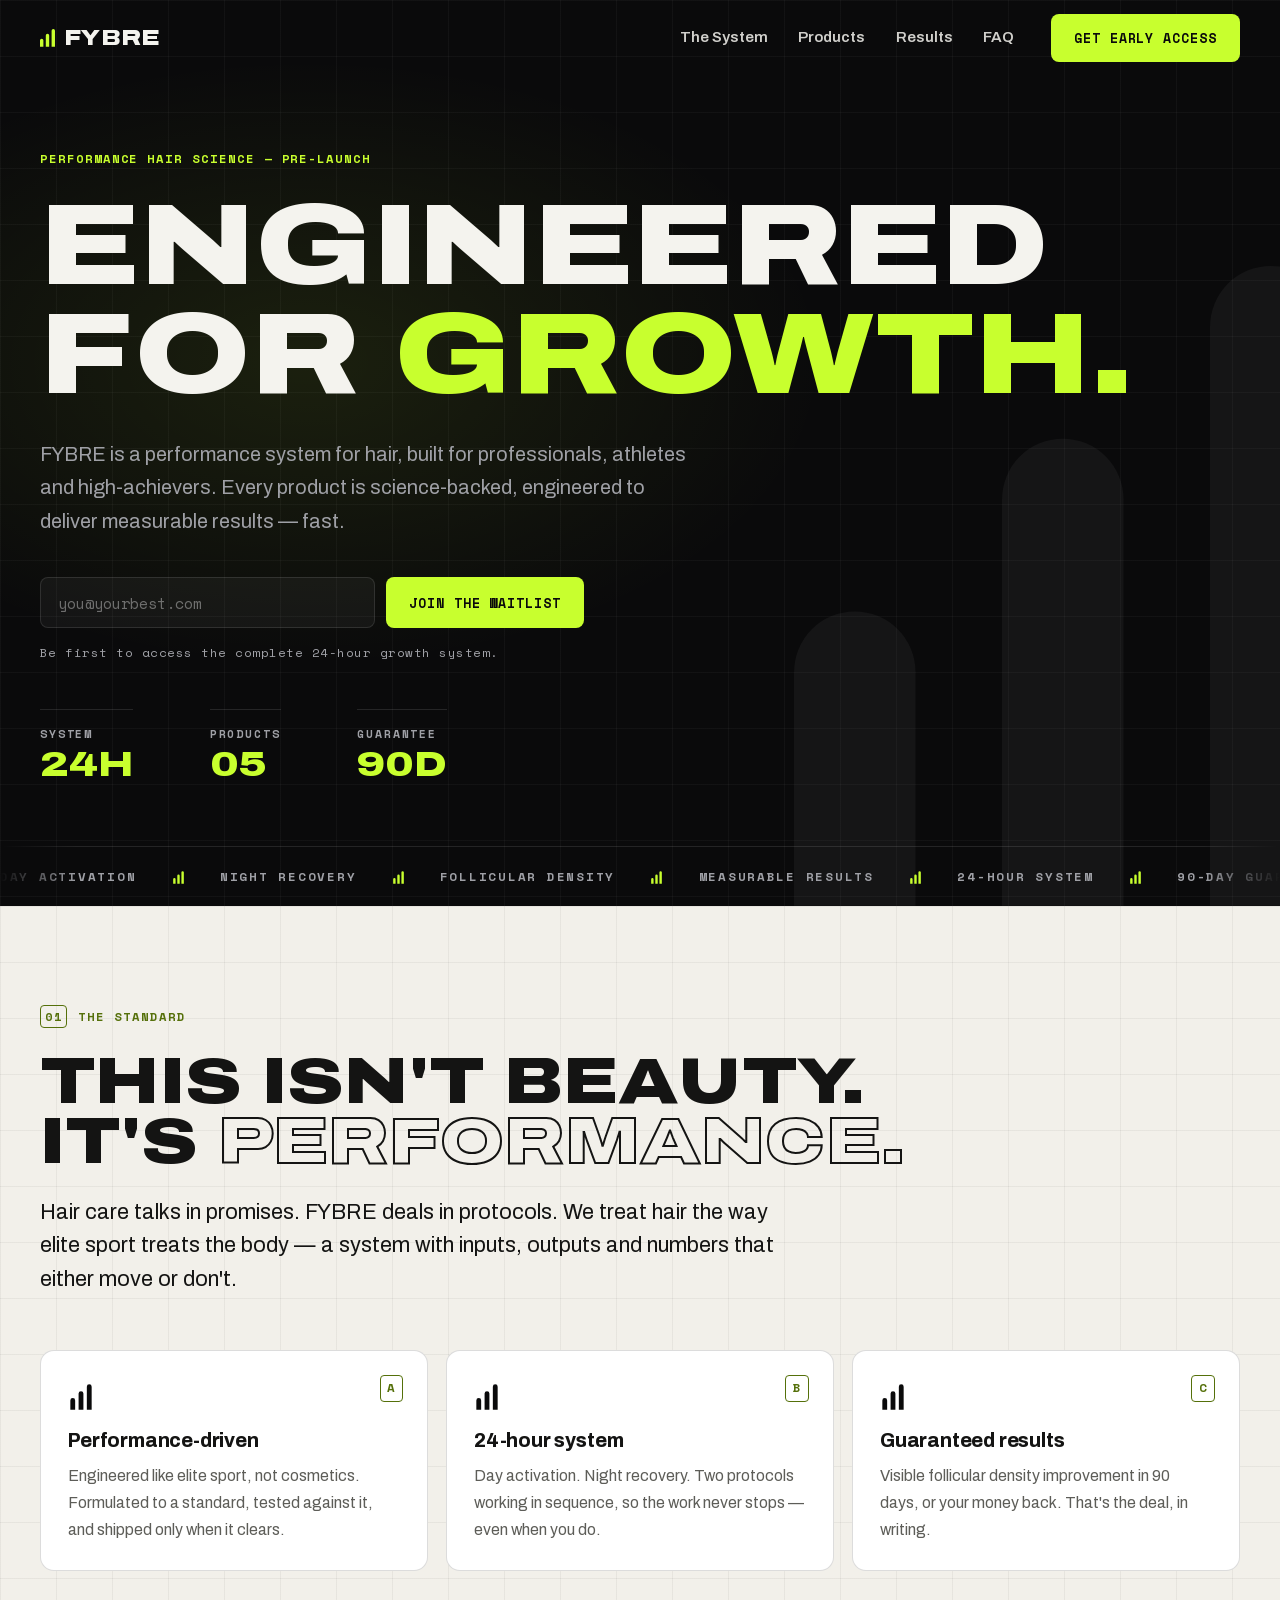
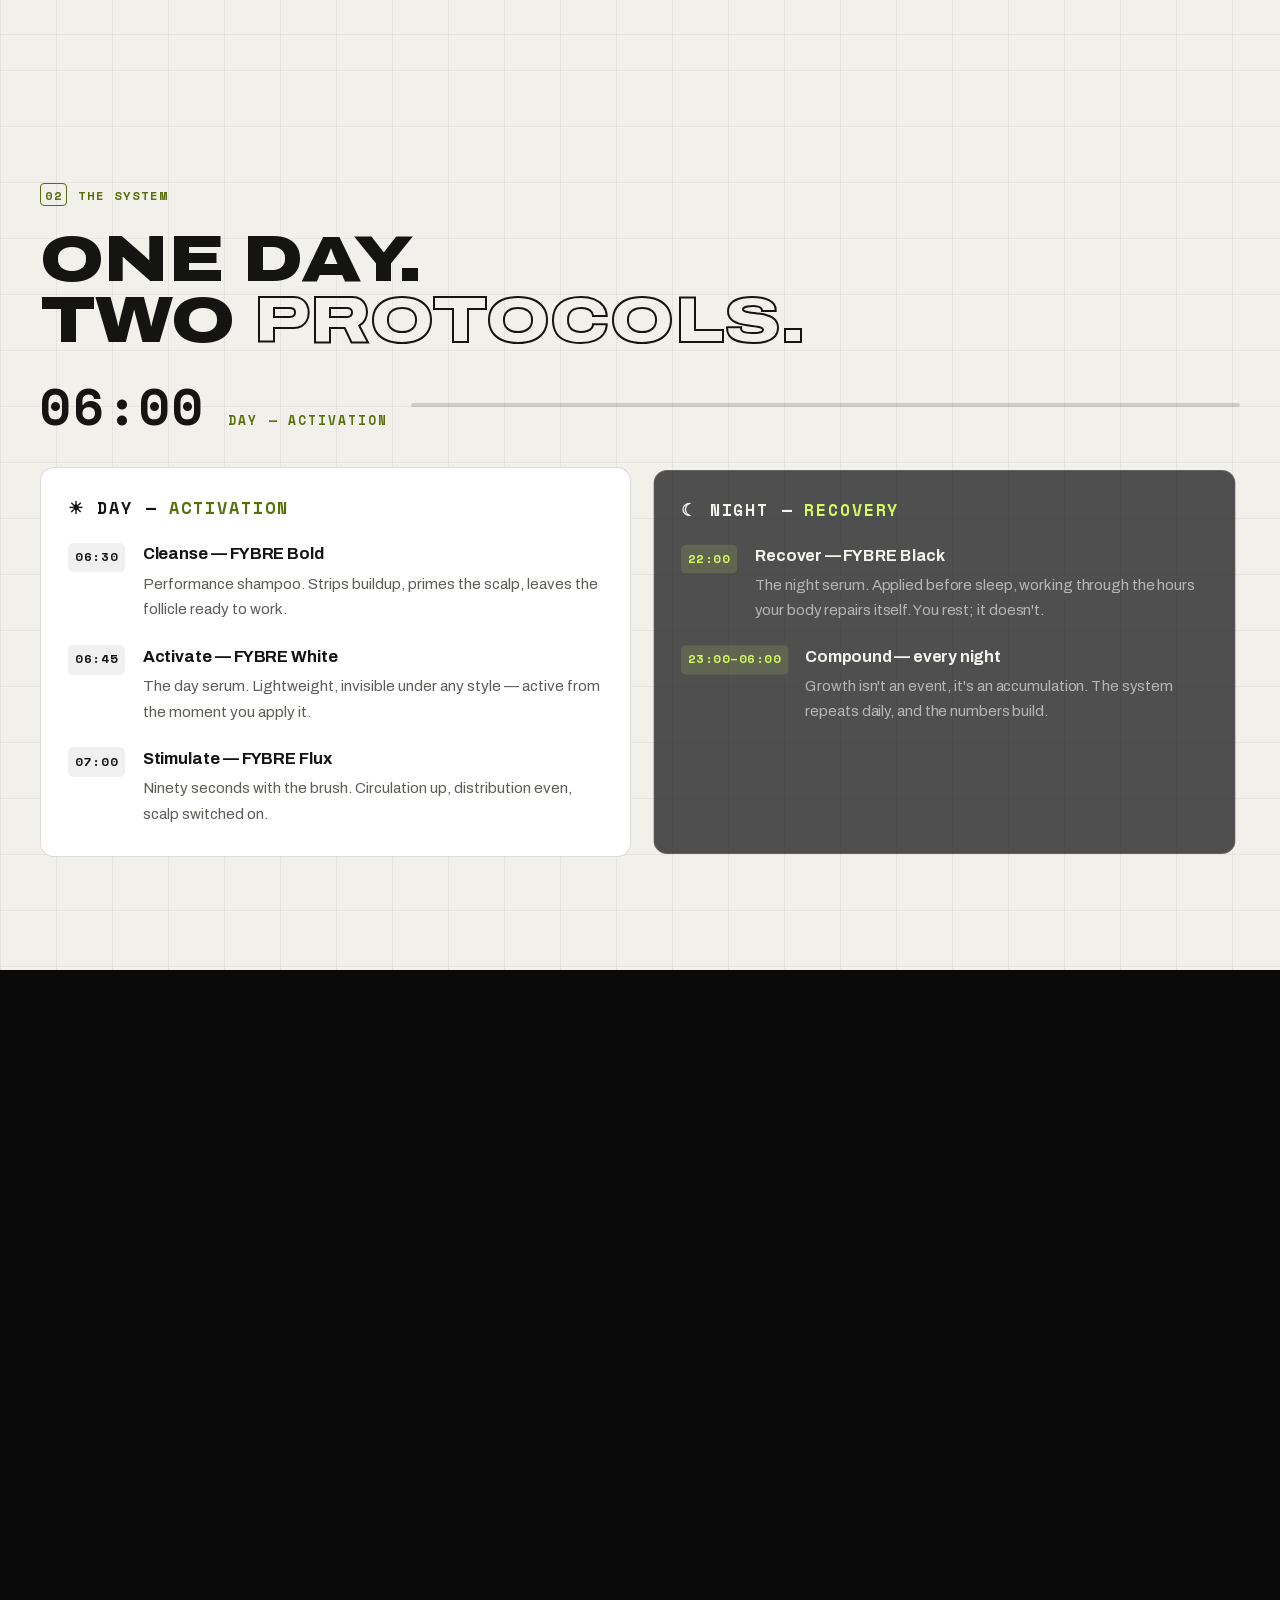
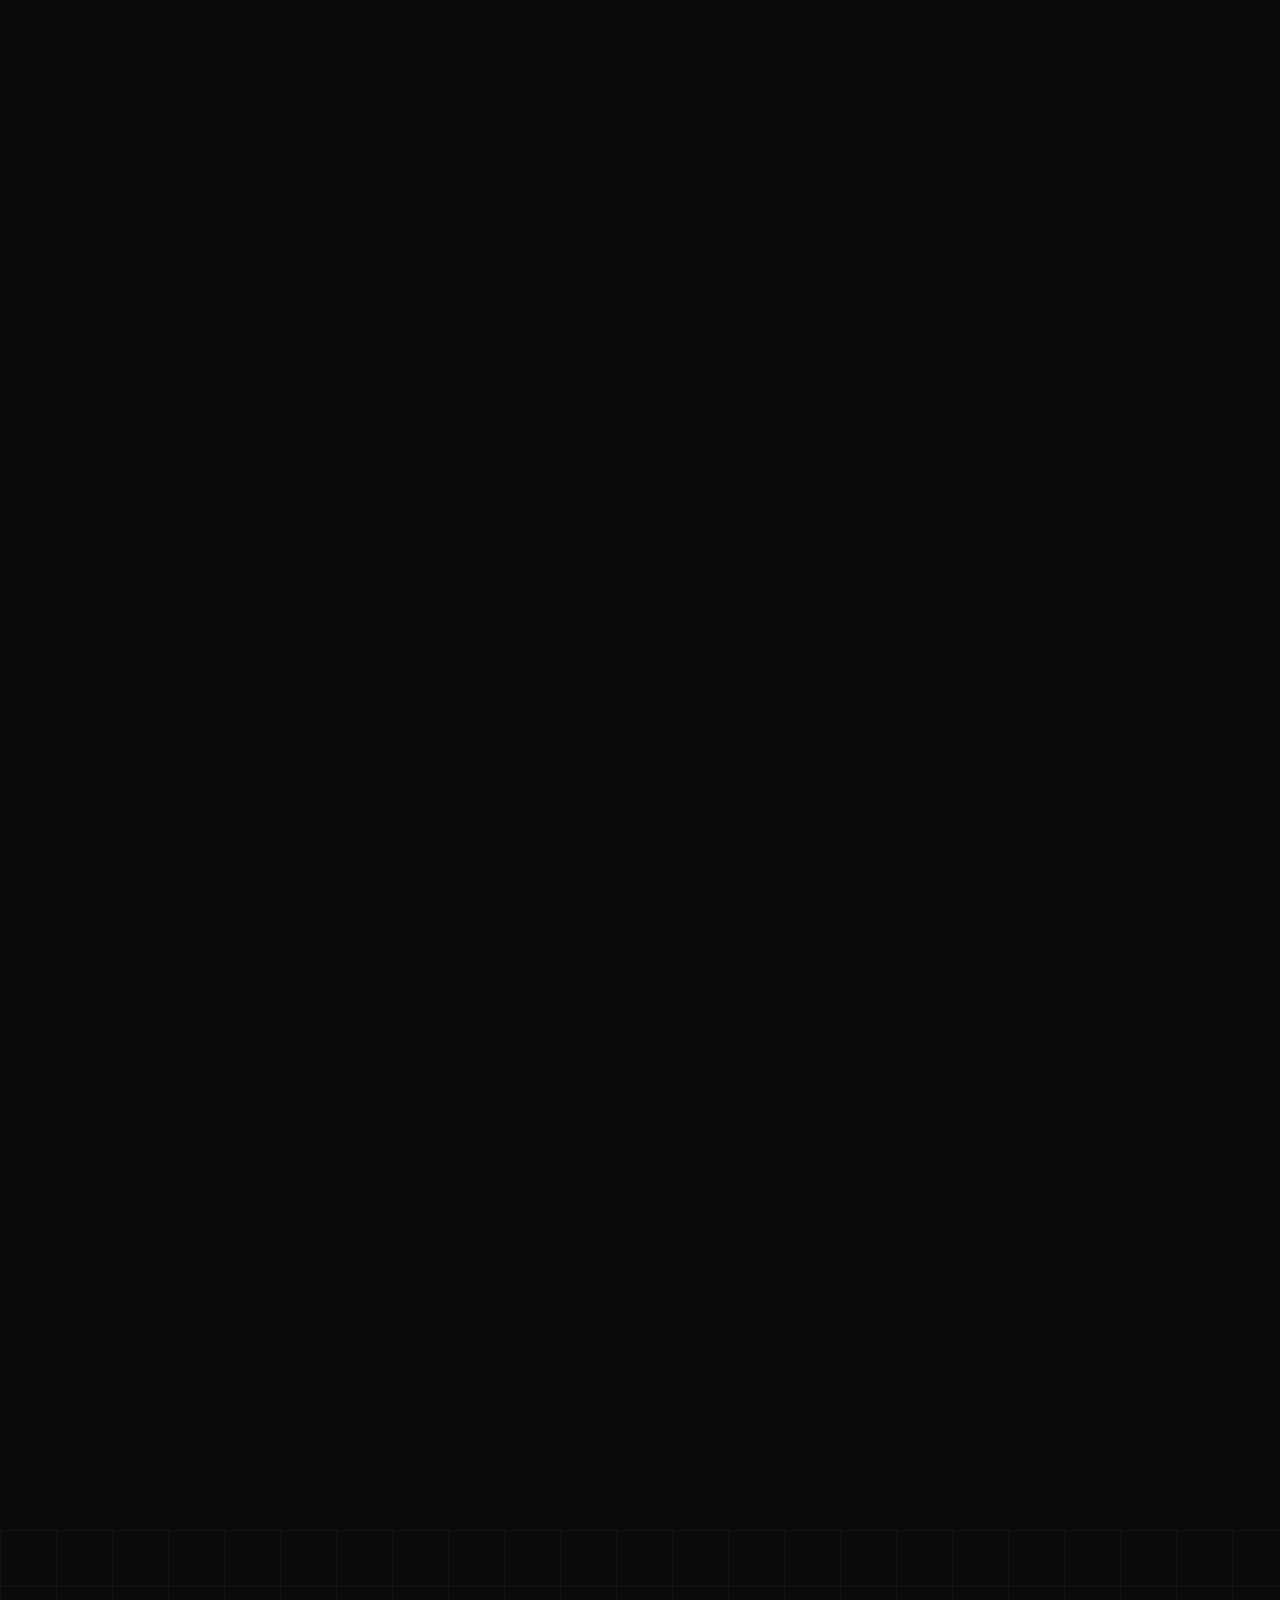
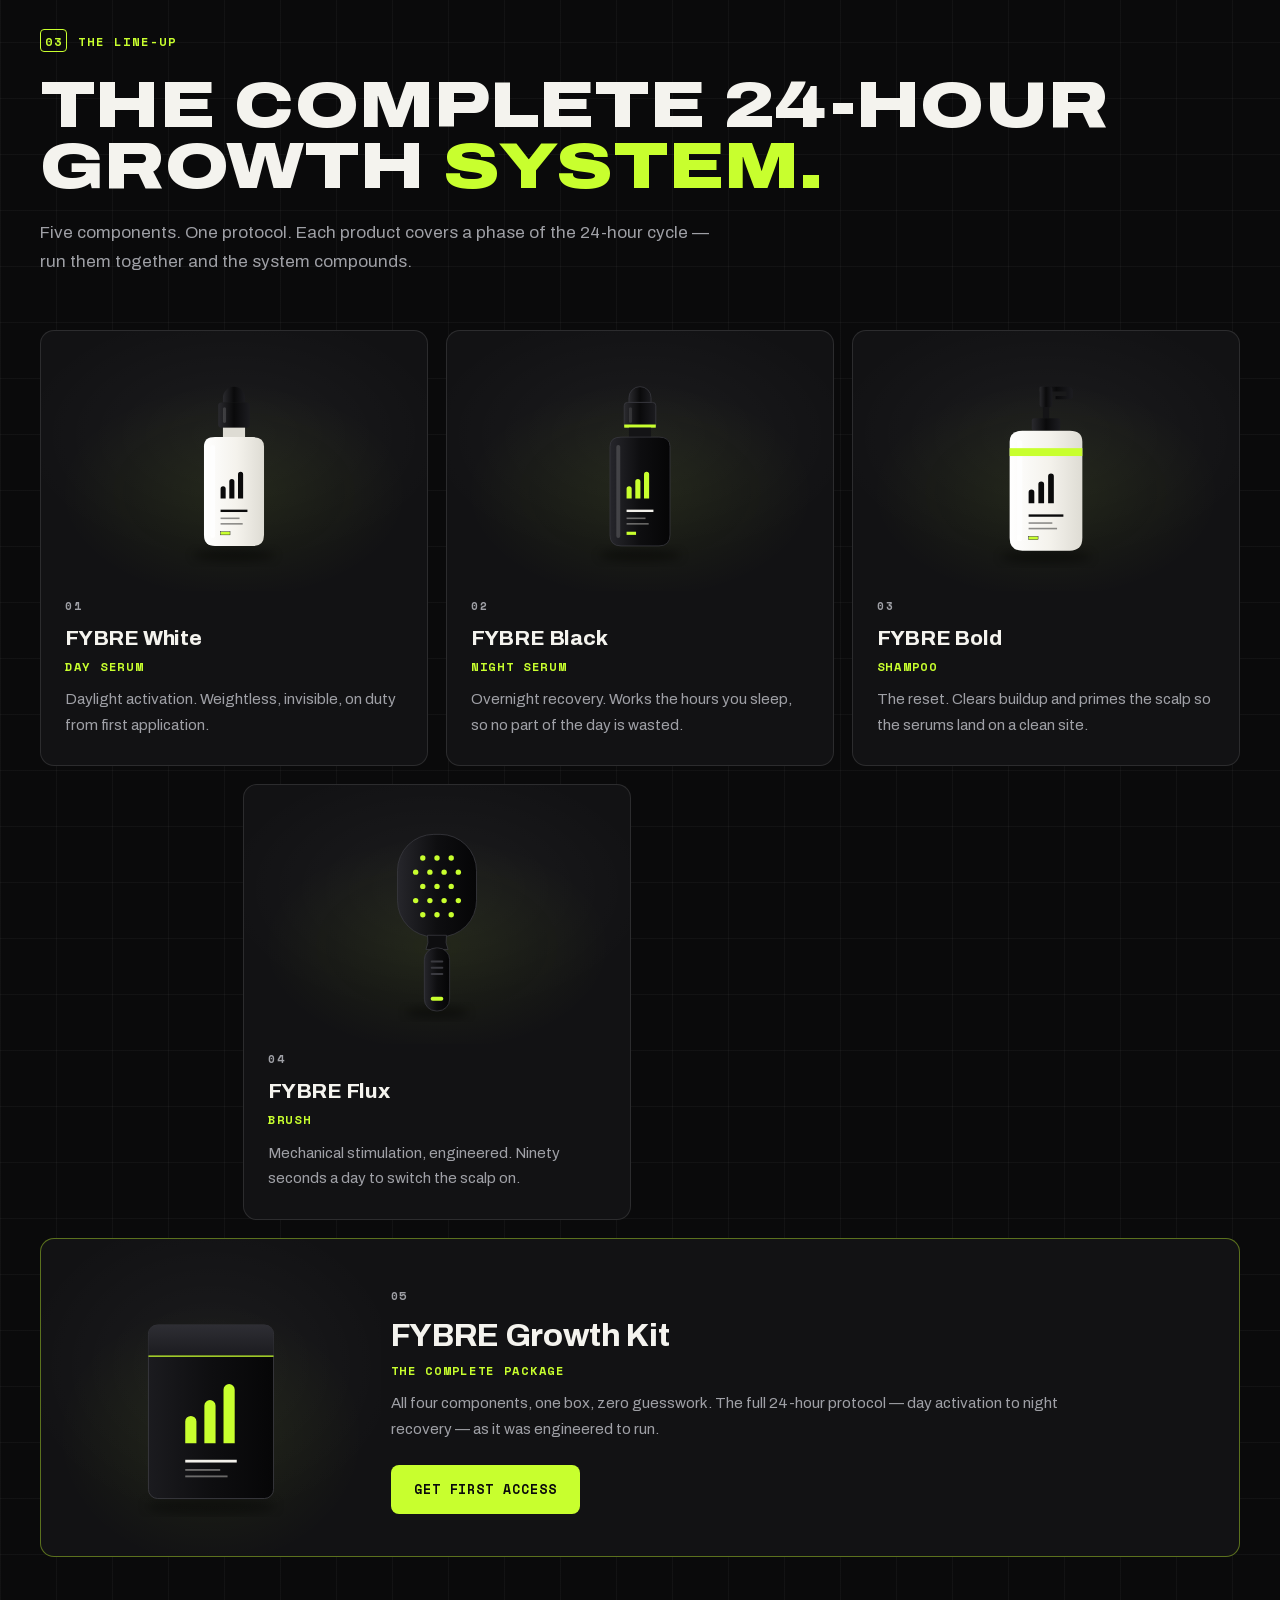
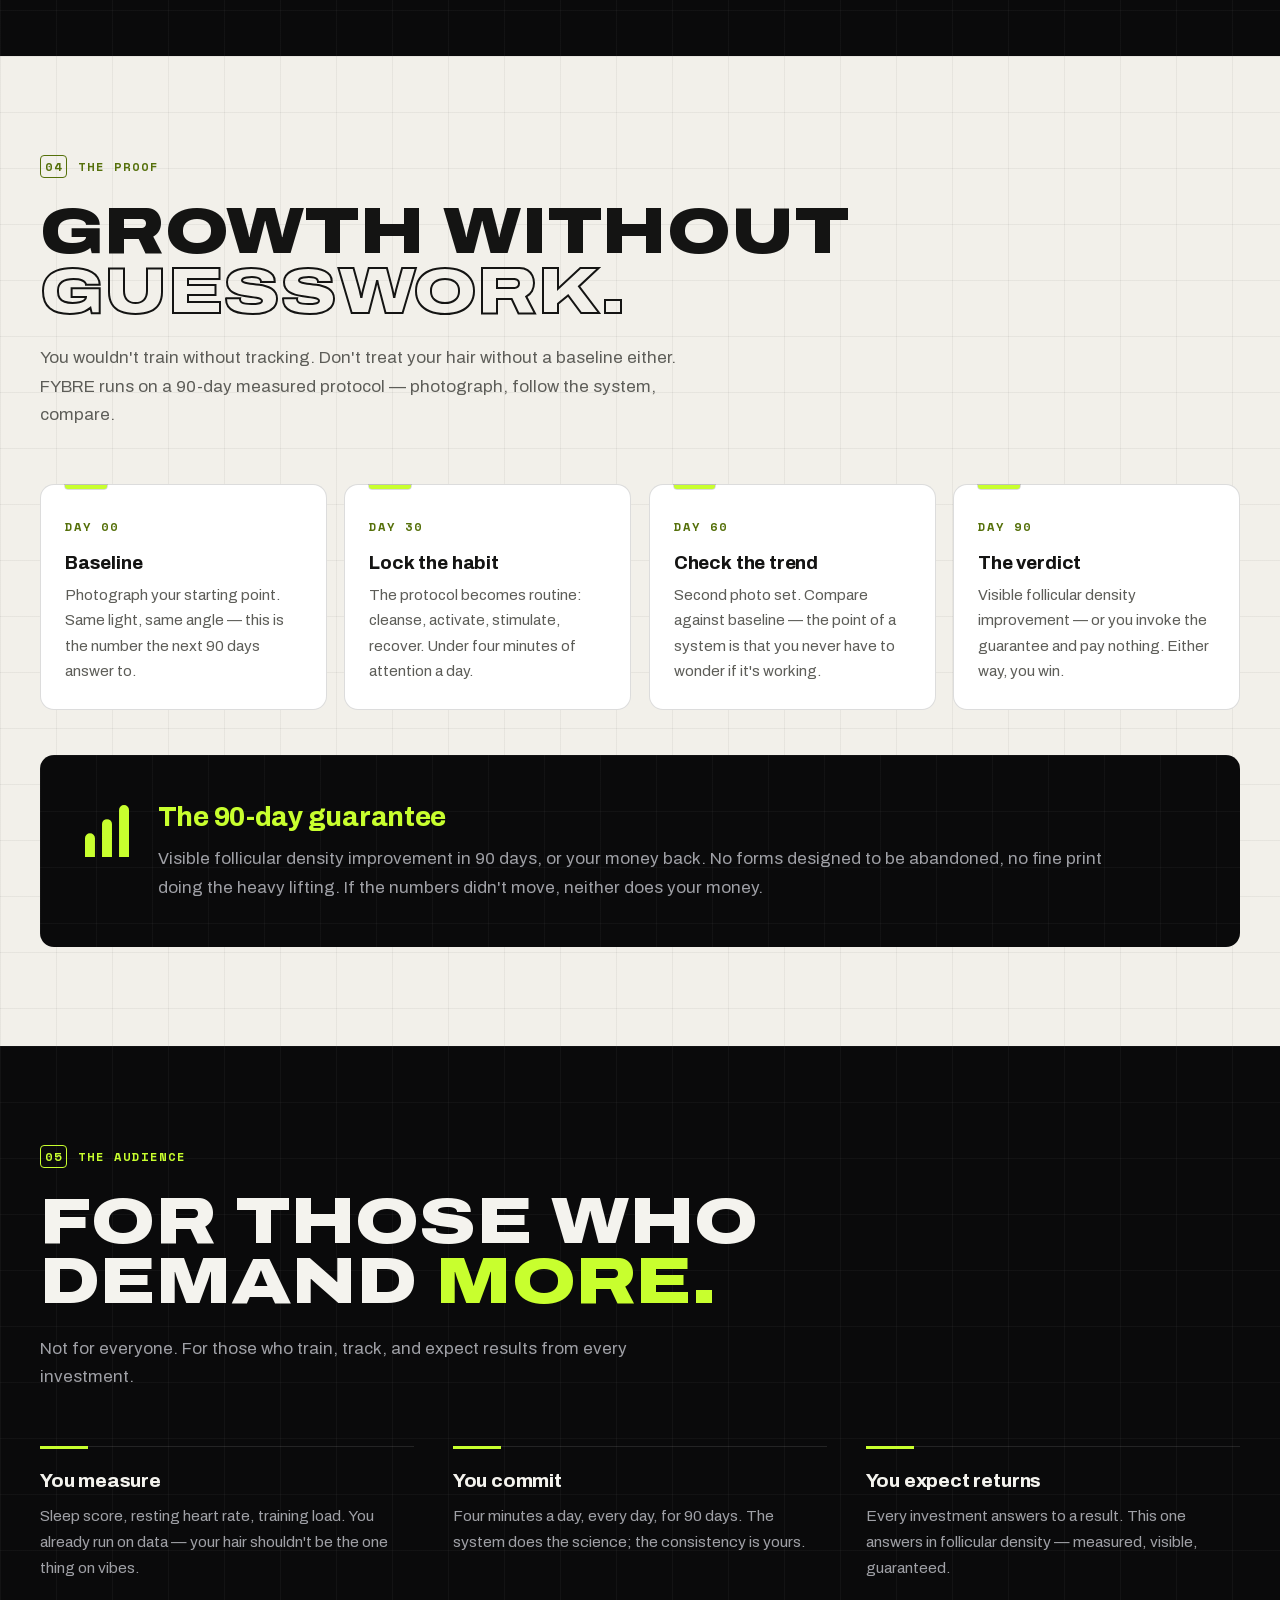
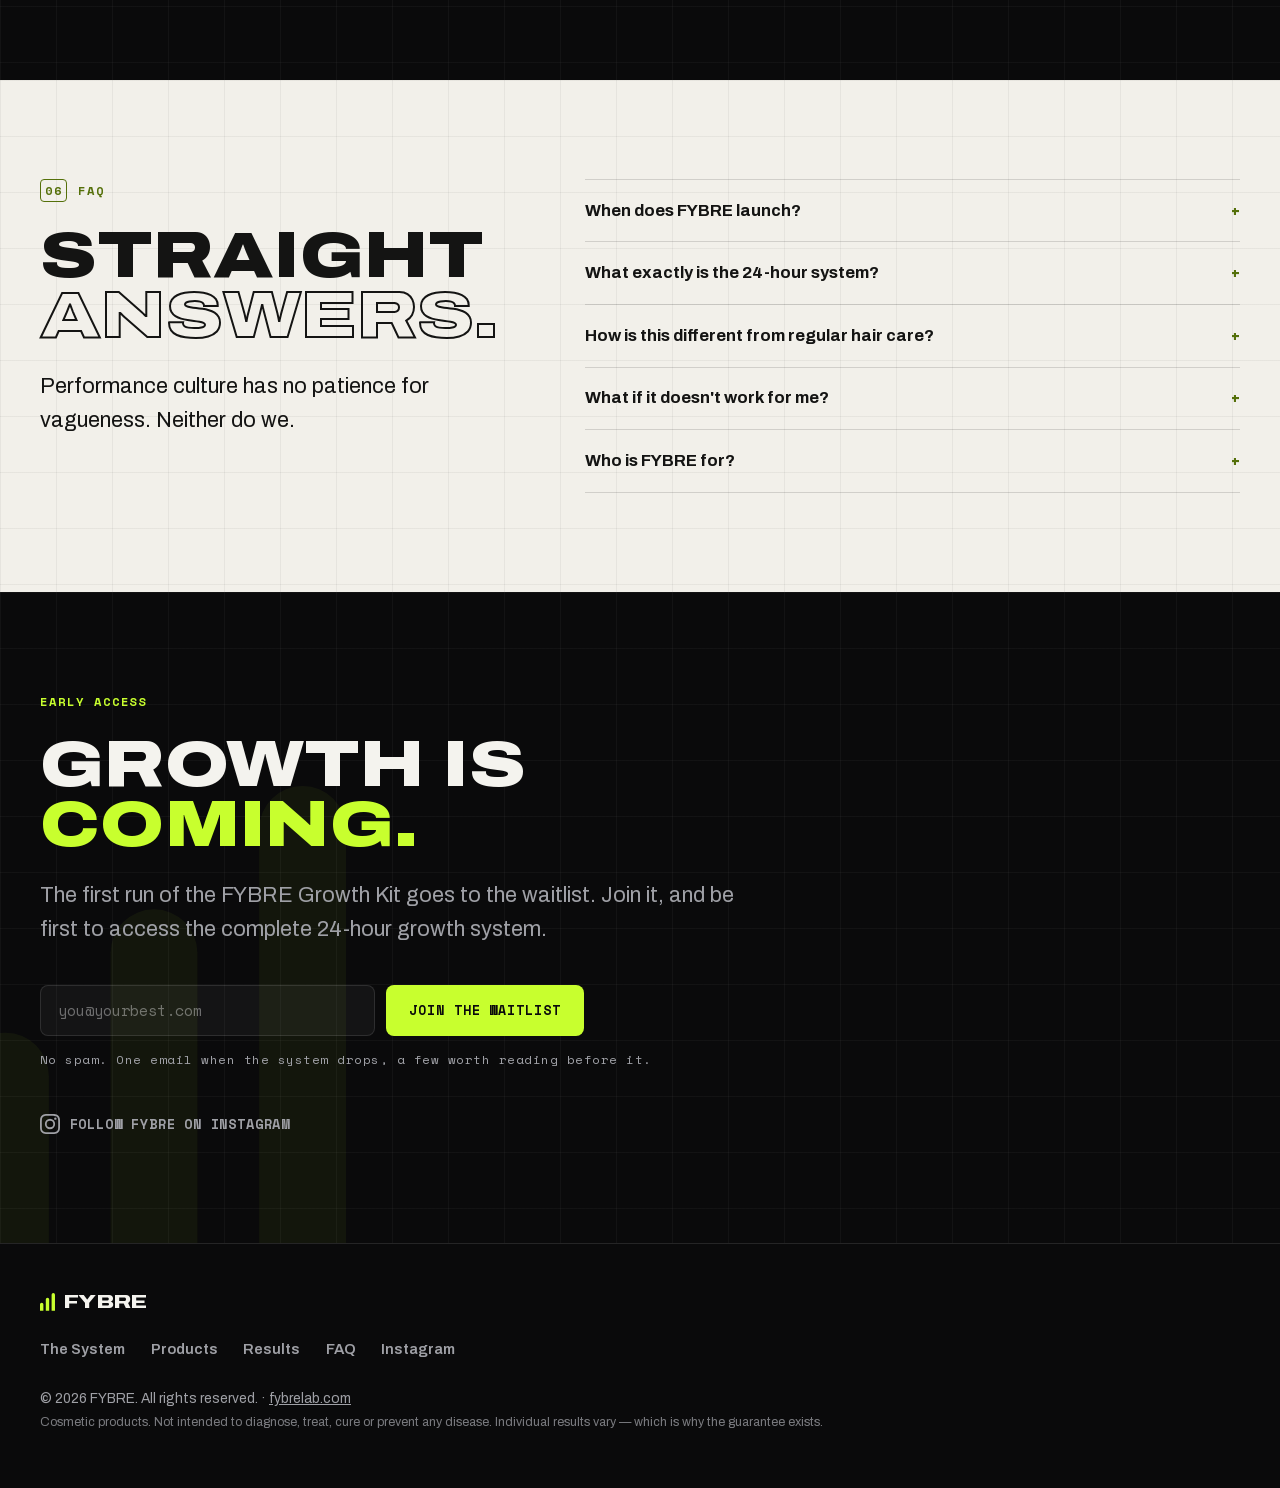
==== commit ea673cd5: "FYBRE — brand and website for fybrelab.com Replace the VC Limited site with a complete brand system " ====
--- a/index.html
+++ b/index.html
@@ -3,43 +3,36 @@
 <head>
   <meta charset="utf-8">
   <meta name="viewport" content="width=device-width, initial-scale=1">
-  <title>VC Limited — Logistics &amp; Supply Chain Consulting · Dubai, UAE</title>
-  <meta name="description" content="VC Limited operates at the intersection of logistics and manufacturing — supply chain optimisation, logistics strategy and planning, and technology &amp; automation. Business Bay, Dubai.">
-  <link rel="canonical" href="https://vcltd.co/">
+  <title>FYBRE — The 24-Hour Hair Growth System</title>
+  <meta name="description" content="FYBRE is a performance system for hair — day activation, night recovery, measurable results. Science-backed products engineered for professionals, athletes and high-achievers. Visible follicular density improvement in 90 days, or your money back.">
+  <link rel="canonical" href="https://fybrelab.com/">
 
   <meta property="og:type" content="website">
-  <meta property="og:site_name" content="VC Limited">
-  <meta property="og:title" content="VC Limited — Logistics &amp; Supply Chain Consulting · Dubai">
-  <meta property="og:description" content="We identify challenges, implement solutions and drive results — supply chain, logistics strategy, and technology &amp; automation.">
-  <meta property="og:url" content="https://vcltd.co/">
-  <meta property="og:image" content="https://vcltd.co/assets/og-image.png">
+  <meta property="og:site_name" content="FYBRE">
+  <meta property="og:title" content="FYBRE — The 24-Hour Hair Growth System">
+  <meta property="og:description" content="This isn't beauty. It's performance. Day activation, night recovery, measurable results — or your money back.">
+  <meta property="og:url" content="https://fybrelab.com/">
+  <meta property="og:image" content="https://fybrelab.com/assets/og-image.png">
   <meta name="twitter:card" content="summary_large_image">
 
   <link rel="icon" href="assets/brand/favicon.svg" type="image/svg+xml">
   <link rel="alternate icon" href="assets/brand/favicon.ico" sizes="48x48 32x32 16x16">
   <link rel="apple-touch-icon" href="assets/brand/apple-touch-icon.png">
-  <meta name="theme-color" content="#0B0B0C">
-
-  <link rel="preload" href="assets/fonts/spacegrotesk-var-latin.woff2" as="font" type="font/woff2" crossorigin>
+  <meta name="theme-color" content="#0A0A0B">
+
   <link rel="preload" href="assets/fonts/archivo-var-latin.woff2" as="font" type="font/woff2" crossorigin>
+  <link rel="preload" href="assets/fonts/spacemono-700-latin.woff2" as="font" type="font/woff2" crossorigin>
   <link rel="stylesheet" href="css/styles.css">
 
   <script type="application/ld+json">
   {
     "@context": "https://schema.org",
-    "@type": "ProfessionalService",
-    "name": "VC Limited",
-    "url": "https://vcltd.co",
-    "logo": "https://vcltd.co/assets/brand/mark.svg",
-    "description": "Logistics and supply chain consultancy at the intersection of logistics and manufacturing: supply chain optimisation, logistics strategy and planning, technology and automation.",
-    "email": "info@vcltd.co",
-    "address": {
-      "@type": "PostalAddress",
-      "streetAddress": "1509 Citadel Tower, Business Bay",
-      "postOfficeBoxNumber": "377310",
-      "addressLocality": "Dubai",
-      "addressCountry": "AE"
-    }
+    "@type": "Brand",
+    "name": "FYBRE",
+    "url": "https://fybrelab.com",
+    "logo": "https://fybrelab.com/assets/brand/mark.svg",
+    "slogan": "Engineered for Growth.",
+    "description": "FYBRE is a 24-hour performance system for hair: day activation, night recovery, measurable results. Built for professionals, athletes and high-achievers."
   }
   </script>
 </head>
@@ -49,16 +42,17 @@
 
   <header class="nav" id="top">
     <div class="nav-inner">
-      <a class="brand" href="#top" aria-label="VC Limited — home">
-        <span class="brand-name">VC&nbsp;Limited</span>
+      <a class="brand" href="#top" aria-label="FYBRE — home">
+        <svg class="brand-bars" viewBox="0 0 40.32 48" aria-hidden="true"><path d="M0 48 V30.48 A4.56 4.56 0 0 1 9.12 30.48 V48 Z M15.6 48 V17.52 A4.56 4.56 0 0 1 24.72 17.52 V48 Z M31.2 48 V4.56 A4.56 4.56 0 0 1 40.32 4.56 V48 Z" fill="currentColor"/></svg>
+        <span class="brand-name">FYBRE</span>
       </a>
 
       <nav class="nav-links" id="nav-links" aria-label="Primary">
-        <a href="#about">About</a>
-        <a href="#services">Services</a>
-        <a href="#process">How we work</a>
-        <a href="#contact">Contact</a>
-        <a class="btn btn-orange nav-cta" href="#contact">Let's get started</a>
+        <a href="#system">The System</a>
+        <a href="#products">Products</a>
+        <a href="#results">Results</a>
+        <a href="#faq">FAQ</a>
+        <a class="btn btn-volt nav-cta" href="#access">Get early access</a>
       </nav>
 
       <button class="nav-toggle" id="nav-toggle" aria-expanded="false" aria-controls="nav-links" aria-label="Open menu">
@@ -72,392 +66,387 @@
     <!-- ============================================================ hero -->
     <section class="hero">
       <div class="hero-bg" aria-hidden="true"></div>
-      <div class="hero-ghost" aria-hidden="true">VC</div>
+      <div class="hero-bars" aria-hidden="true">
+        <svg viewBox="0 0 40.32 48" preserveAspectRatio="xMidYMax meet"><path d="M0 48 V30.48 A4.56 4.56 0 0 1 9.12 30.48 V48 Z M15.6 48 V17.52 A4.56 4.56 0 0 1 24.72 17.52 V48 Z M31.2 48 V4.56 A4.56 4.56 0 0 1 40.32 4.56 V48 Z" fill="currentColor"/></svg>
+      </div>
 
       <div class="container hero-inner">
-        <p class="eyebrow reveal">Logistics × Manufacturing — Dubai, UAE</p>
-        <h1 class="reveal d1">Supply chains,<br>engineered for growth<span class="dot" aria-hidden="true"></span></h1>
+        <p class="eyebrow reveal">Performance hair science — pre-launch</p>
+        <h1 class="reveal d1">Engineered<br>for <em>Growth.</em></h1>
         <p class="hero-sub reveal d2">
-          VC Limited works at the intersection of logistics and manufacturing —
-          supply chain optimisation, logistics strategy &amp; planning, and
-          technology &amp; automation. We identify challenges, implement solutions
-          and drive results.
-        </p>
-        <div class="hero-cta reveal d3">
-          <a class="btn btn-orange" href="#contact">Let's get started</a>
-          <a class="btn btn-ghost" href="#services">Explore our services</a>
-        </div>
-        <nav class="hero-chips reveal d3" aria-label="Our services">
-          <a href="#supply-chain"><span class="n">01</span> Supply Chain</a>
-          <a href="#strategy-planning"><span class="n">02</span> Logistics Strategy &amp; Planning</a>
-          <a href="#technology-automation"><span class="n">03</span> Technology &amp; Automation</a>
-        </nav>
+          FYBRE is a performance system for hair, built for professionals,
+          athletes and high-achievers. Every product is science-backed,
+          engineered to deliver measurable results — fast.
+        </p>
+
+        <form class="waitlist reveal d3" id="waitlist-hero" novalidate>
+          <label class="visually-hidden" for="wl-email-hero">Email address</label>
+          <input id="wl-email-hero" name="email" type="email" autocomplete="email"
+                 placeholder="you@yourbest.com" required>
+          <button class="btn btn-volt" type="submit">Join the waitlist</button>
+        </form>
+        <p class="waitlist-note reveal d3">Be first to access the complete 24-hour growth system.</p>
+
+        <dl class="hero-stats reveal d4" aria-label="System facts">
+          <div><dt>System</dt><dd>24H</dd></div>
+          <div><dt>Products</dt><dd>05</dd></div>
+          <div><dt>Guarantee</dt><dd>90D</dd></div>
+        </dl>
       </div>
 
       <div class="marquee" aria-hidden="true">
         <div class="marquee-track">
           <!-- list duplicated for a seamless loop -->
-          <span>Supply Chain</span><span>Logistics Strategy</span><span>Technology &amp; Automation</span><span>AI &amp; Machine Learning</span><span>ERP · TMS</span><span>3PL Integration</span><span>Robotics</span><span>Sustainability</span>
-          <span>Supply Chain</span><span>Logistics Strategy</span><span>Technology &amp; Automation</span><span>AI &amp; Machine Learning</span><span>ERP · TMS</span><span>3PL Integration</span><span>Robotics</span><span>Sustainability</span>
+          <span>Day activation</span><i></i><span>Night recovery</span><i></i><span>Follicular density</span><i></i><span>Measurable results</span><i></i><span>24-hour system</span><i></i><span>90-day guarantee</span><i></i><span>Science-backed</span><i></i><span>Performance, not promises</span><i></i>
+          <span>Day activation</span><i></i><span>Night recovery</span><i></i><span>Follicular density</span><i></i><span>Measurable results</span><i></i><span>24-hour system</span><i></i><span>90-day guarantee</span><i></i><span>Science-backed</span><i></i><span>Performance, not promises</span><i></i>
         </div>
       </div>
     </section>
 
-    <!-- =========================================================== about -->
-    <section class="section section-light" id="about">
+    <!-- ======================================================= manifesto -->
+    <section class="section section-light manifesto" id="manifesto">
       <div class="container">
-        <p class="eyebrow reveal"><span class="eyebrow-num">01</span>About us</p>
-        <div class="split">
-          <div class="split-main">
-            <h2 class="reveal">We identify<span class="dot" aria-hidden="true"></span><br>We implement<span class="dot" aria-hidden="true"></span><br>We drive results<span class="dot" aria-hidden="true"></span></h2>
-            <p class="lede reveal d1">
-              VC Limited finds the challenges holding your operation back, implements
-              the fix, and stays until it delivers. Expert-driven work that clears
-              logistical obstacles and converts them into sustainable growth and
-              competitive advantage.
-            </p>
-            <p class="reveal d2">
-              Nothing we do is templated, because no two businesses are the same.
-              We explore, research and understand yours first — the constraints,
-              the contracts, the systems, the people — then engineer the solution
-              around it.
-            </p>
-            <p class="reveal d2">
-              The intersection is the point. Most advisers stop at the warehouse
-              door or the factory gate; we work across both, because production
-              schedules shape freight, freight shapes inventory, and inventory
-              shapes cash. Reading your operation as one connected system is how
-              we find the savings others miss.
-            </p>
-          </div>
-          <ul class="values" role="list">
-            <li class="reveal d1">
-              <h3>Identify</h3>
-              <p>Find the constraint that actually matters — not the symptom.</p>
-            </li>
-            <li class="reveal d2">
-              <h3>Implement</h3>
-              <p>Ship the fix hands-on. Strategy that stops at the slide deck isn't strategy.</p>
-            </li>
-            <li class="reveal d3">
-              <h3>Deliver</h3>
-              <p>Results you can measure — in efficiency, cost and growth.</p>
-            </li>
-          </ul>
-        </div>
-      </div>
-    </section>
-
-    <!-- ======================================================== services -->
-    <section class="section section-dark services" id="services">
-      <div class="container">
-        <p class="eyebrow reveal"><span class="eyebrow-num">02</span>Our services</p>
-        <h2 class="reveal">Three ways we move<br>your business<span class="dot" aria-hidden="true"></span></h2>
-        <p class="section-intro reveal d1">
-          We operate at the intersection of logistics and manufacturing, delivering
-          specialised, high-impact solutions across three areas. Engagements scale
-          to the problem — from a focused diagnostic to end-to-end transformation.
-        </p>
-
-        <article class="service reveal" id="supply-chain">
-          <div class="service-head">
-            <span class="service-num" aria-hidden="true">01</span>
-            <h3>Supply Chain</h3>
-            <p class="service-intro">
-              We analyse and refine supply chain processes to raise efficiency,
-              cut costs and lift service levels. It starts with the numbers —
-              flows, lead times, stock profiles, cost-to-serve — and ends with
-              changes that hold up on the warehouse floor, not just in the model.
-            </p>
-          </div>
-          <div class="service-body">
-            <ul class="service-items" role="list">
-              <li>
-                <h4>Network design &amp; route optimisation</h4>
-                <p>Where should stock sit, and how should it move? We model your
-                network — plants, warehouses, ports and lanes — test the scenarios
-                that matter, and design pathways that cut distance, time and cost
-                without putting service at risk.</p>
-              </li>
-              <li>
-                <h4>Inventory management</h4>
-                <p>Right stock, right place, right time. We segment your range,
-                set policies that balance availability against working capital,
-                and strip out the excess that quietly absorbs cash.</p>
-              </li>
-              <li>
-                <h4>Cost reduction strategies</h4>
-                <p>We map cost-to-serve across the chain, find the inefficiencies
-                — duplicated handling, poor utilisation, leaky contracts — and
-                engineer them out, with savings tracked until they're banked.</p>
-              </li>
-              <li>
-                <h4>Sustainability initiatives</h4>
-                <p>Lower-impact routing, packaging and energy choices that cut
-                emissions and waste — designed so the eco-friendly option is also
-                the commercially sound one.</p>
-              </li>
-            </ul>
-            <p class="service-note">
-              This is not a templated approach — every business and client is unique.
-              We explore, research and understand yours before we change anything.
-            </p>
-          </div>
-        </article>
-
-        <article class="service reveal" id="strategy-planning">
-          <div class="service-head">
-            <span class="service-num" aria-hidden="true">02</span>
-            <h3>Logistics Strategy &amp; Planning</h3>
-            <p class="service-intro">
-              We develop tailored logistics strategies that align with your
-              business objectives and the demands of your market — then turn them
-              into an operating plan your supply chain can actually execute.
-            </p>
-          </div>
-          <div class="service-body">
-            <ul class="service-items" role="list">
-              <li>
-                <h4>End-to-end logistics consulting</h4>
-                <p>Warehouse, transport and distribution reviewed and redesigned
-                as one system — layouts, processes, service levels and the
-                handoffs between them.</p>
-              </li>
-              <li>
-                <h4>Freight &amp; transportation management</h4>
-                <p>Sharper carrier selection, smarter route planning, tighter cost
-                control. We benchmark rates, structure tenders and build the
-                management rhythm that keeps performance honest.</p>
-              </li>
-              <li>
-                <h4>Third-party logistics (3PL) integration</h4>
-                <p>Outsource well — or make existing partnerships perform. From
-                selection and contracting to KPIs and governance, your 3PL ends up
-                working for you, not the other way around.</p>
-              </li>
-              <li>
-                <h4>Scalability planning</h4>
-                <p>Logistics designed to grow with your business — systems, space
-                and processes that absorb next year's volumes without next year's
-                panic.</p>
-              </li>
-            </ul>
-            <p class="service-note">
-              We work agile: build the roadmap together, then create and execute.
-              This is where your operation comes to life.
-            </p>
-          </div>
-        </article>
-
-        <article class="service reveal" id="technology-automation">
-          <div class="service-head">
-            <span class="service-num" aria-hidden="true">03</span>
-            <h3>Technology &amp; Automation</h3>
-            <p class="service-intro">
-              We help businesses embrace modern logistics technology to raise
-              efficiency, accuracy and visibility. We're vendor-neutral: we
-              specify what the operation needs, then make the chosen tools earn
-              their keep.
-            </p>
-          </div>
-          <div class="service-body">
-            <ul class="service-items" role="list">
-              <li>
-                <h4>Warehouse automation &amp; robotics</h4>
-                <p>From conveyors and pick-assist to AI-driven robotics —
-                automation matched to your volumes and payback expectations,
-                implemented without stopping the operation.</p>
-              </li>
-              <li>
-                <h4>Supply chain visibility solutions</h4>
-                <p>Real-time tracking and analytics across orders, inventory and
-                freight — one version of the truth, so decisions run on data
-                rather than dispute.</p>
-              </li>
-              <li>
-                <h4>AI &amp; machine learning applications</h4>
-                <p>Demand prediction, inventory optimisation and sharper
-                forecasting — models trained on your data, embedded in your
-                planning cycle, and measured on accuracy.</p>
-              </li>
-              <li>
-                <h4>ERP &amp; TMS implementation</h4>
-                <p>Enterprise resource planning and transport management systems
-                selected, configured and integrated — so information flows as
-                smoothly as the goods.</p>
-              </li>
-            </ul>
-            <p class="service-note">
-              Then the data compounds: learnings, usage and analytics tell us how to
-              keep optimising — reaching your customers and maximising your growth
-              potential.
-            </p>
-          </div>
-        </article>
-      </div>
-    </section>
-
-    <!-- ========================================================= process -->
-    <section class="section section-light" id="process">
-      <div class="container">
-        <p class="eyebrow reveal"><span class="eyebrow-num">03</span>How we work</p>
-        <h2 class="reveal">From first walk-through<br>to compounding results<span class="dot" aria-hidden="true"></span></h2>
-        <p class="section-intro reveal d1">
-          The same discipline runs through every engagement, whatever the scope.
-        </p>
-        <ol class="process-steps" role="list">
-          <li class="pstep reveal">
-            <span class="pstep-num">01</span>
-            <h3>Explore</h3>
-            <p>We start inside your operation, not a slide deck — walking the floor,
-            meeting the team, seeing how work actually happens.</p>
-          </li>
-          <li class="pstep reveal d1">
-            <span class="pstep-num">02</span>
-            <h3>Research</h3>
-            <p>Data pulled, processes mapped, costs baselined. The problem gets
-            defined in numbers everyone can agree on.</p>
-          </li>
-          <li class="pstep reveal d2">
-            <span class="pstep-num">03</span>
-            <h3>Roadmap</h3>
-            <p>A prioritised plan to completion: quick wins first, structural fixes
-            sequenced, owners and outcomes attached.</p>
-          </li>
-          <li class="pstep reveal d3">
-            <span class="pstep-num">04</span>
-            <h3>Execute</h3>
-            <p>We implement alongside your team — agile, hands-on, adjusting as
-            reality pushes back. This is where the plan comes to life.</p>
-          </li>
-          <li class="pstep reveal d4">
-            <span class="pstep-num">05</span>
-            <h3>Optimise</h3>
-            <p>Learnings, usage and analytics tell us where to keep tuning, so
-            performance compounds long after go-live.</p>
-          </li>
-        </ol>
-      </div>
-    </section>
-
-    <!-- ========================================================= clients -->
-    <section class="section section-dark clients">
-      <div class="container">
-        <p class="eyebrow reveal"><span class="eyebrow-num">04</span>Who we work with</p>
-        <h2 class="reveal">Built for businesses that<br>make and move things<span class="dot" aria-hidden="true"></span></h2>
-        <ul class="client-grid" role="list">
-          <li class="reveal">
-            <h3>Manufacturers &amp; producers</h3>
-            <p>Inbound supply, production logistics and finished-goods distribution.</p>
-          </li>
+        <p class="eyebrow reveal"><span class="eyebrow-num">01</span>The standard</p>
+        <h2 class="reveal">This isn't beauty.<br>It's <em>performance.</em></h2>
+        <p class="lede reveal d1">
+          Hair care talks in promises. FYBRE deals in protocols. We treat hair
+          the way elite sport treats the body — a system with inputs, outputs
+          and numbers that either move or don't.
+        </p>
+
+        <ul class="principles" role="list">
           <li class="reveal d1">
-            <h3>Distributors &amp; wholesalers</h3>
-            <p>Network, inventory and route-to-market economics.</p>
+            <span class="p-num">A</span>
+            <h3>Performance-driven</h3>
+            <p>Engineered like elite sport, not cosmetics. Formulated to a
+            standard, tested against it, and shipped only when it clears.</p>
           </li>
           <li class="reveal d2">
-            <h3>Retail &amp; e-commerce</h3>
-            <p>Fulfilment that holds its speed — and its margin — at peak.</p>
+            <span class="p-num">B</span>
+            <h3>24-hour system</h3>
+            <p>Day activation. Night recovery. Two protocols working in
+            sequence, so the work never stops — even when you do.</p>
           </li>
           <li class="reveal d3">
-            <h3>3PLs &amp; carriers</h3>
-            <p>Operational excellence and technology that wins contracts.</p>
+            <span class="p-num">C</span>
+            <h3>Guaranteed results</h3>
+            <p>Visible follicular density improvement in 90 days, or your
+            money back. That's the deal, in writing.</p>
           </li>
         </ul>
       </div>
     </section>
 
-    <!-- ========================================================= contact -->
-    <section class="section section-light contact" id="contact">
-      <div class="container split">
-        <div class="split-main">
-          <p class="eyebrow reveal"><span class="eyebrow-num">05</span>Contact</p>
-          <h2 class="reveal">Let's get started<span class="dot" aria-hidden="true"></span></h2>
-          <p class="lede reveal d1">
-            Tell us where your operation hurts — we'll come back with a
-            considered answer, fast.
-          </p>
-
-          <dl class="contact-list reveal d2">
-            <div>
-              <dt>Office</dt>
-              <dd>1509 Citadel Tower<br>Business Bay, Dubai, UAE<br>PO Box 377310</dd>
-            </div>
-            <div>
-              <dt>Email</dt>
-              <dd><a href="mailto:info@vcltd.co">info@vcltd.co</a></dd>
-            </div>
-          </dl>
-
-          <div class="faq reveal d2">
-            <details>
-              <summary>Where do you work?</summary>
-              <p>We're based in Business Bay, Dubai. We work on-site across the
-              UAE and the wider Gulf, and remotely wherever the work allows.</p>
-            </details>
-            <details>
-              <summary>How does an engagement start?</summary>
-              <p>With a conversation and a look at your data. We scope the problem
-              together — and agree what success looks like — before we propose
-              anything.</p>
-            </details>
-            <details>
-              <summary>How long do projects take?</summary>
-              <p>It depends on scope. Focused diagnostics run in weeks;
-              implementations are phased so value lands early rather than all at
-              the end.</p>
-            </details>
-            <details>
-              <summary>Do you implement, or just advise?</summary>
-              <p>Both. Strategy that stops at the slide deck isn't strategy — we
-              stay through execution and measure the result.</p>
-            </details>
+    <!-- ========================================================== system -->
+    <section class="system" id="system" aria-label="The 24-hour system">
+      <div class="sys-track" id="sys-track">
+        <div class="sys-stage" id="sys-stage">
+          <div class="sys-night-bg" aria-hidden="true"></div>
+
+          <div class="container sys-inner">
+            <header class="sys-head">
+              <p class="eyebrow"><span class="eyebrow-num">02</span>The system</p>
+              <h2>One day.<br>Two <em>protocols.</em></h2>
+            </header>
+
+            <div class="sys-hud" aria-hidden="true">
+              <span class="sys-clock" id="sys-clock">06:00</span>
+              <span class="sys-phase" id="sys-phase">Day — Activation</span>
+              <div class="sys-meter"><span class="sys-meter-fill" id="sys-meter"></span></div>
+            </div>
+
+            <div class="sys-panels">
+              <div class="sys-panel sys-day" id="sys-day">
+                <h3 class="sys-title">☀ Day — <em>Activation</em></h3>
+                <ol class="sys-steps" role="list">
+                  <li>
+                    <span class="sys-time">06:30</span>
+                    <div>
+                      <h4>Cleanse — FYBRE Bold</h4>
+                      <p>Performance shampoo. Strips buildup, primes the scalp,
+                      leaves the follicle ready to work.</p>
+                    </div>
+                  </li>
+                  <li>
+                    <span class="sys-time">06:45</span>
+                    <div>
+                      <h4>Activate — FYBRE White</h4>
+                      <p>The day serum. Lightweight, invisible under any style —
+                      active from the moment you apply it.</p>
+                    </div>
+                  </li>
+                  <li>
+                    <span class="sys-time">07:00</span>
+                    <div>
+                      <h4>Stimulate — FYBRE Flux</h4>
+                      <p>Ninety seconds with the brush. Circulation up,
+                      distribution even, scalp switched on.</p>
+                    </div>
+                  </li>
+                </ol>
+              </div>
+
+              <div class="sys-panel sys-night" id="sys-night">
+                <h3 class="sys-title">☾ Night — <em>Recovery</em></h3>
+                <ol class="sys-steps" role="list">
+                  <li>
+                    <span class="sys-time">22:00</span>
+                    <div>
+                      <h4>Recover — FYBRE Black</h4>
+                      <p>The night serum. Applied before sleep, working through
+                      the hours your body repairs itself. You rest; it doesn't.</p>
+                    </div>
+                  </li>
+                  <li>
+                    <span class="sys-time">23:00&ndash;06:00</span>
+                    <div>
+                      <h4>Compound — every night</h4>
+                      <p>Growth isn't an event, it's an accumulation. The system
+                      repeats daily, and the numbers build.</p>
+                    </div>
+                  </li>
+                </ol>
+              </div>
+            </div>
           </div>
         </div>
-
-        <form class="contact-form reveal d2" id="contact-form" novalidate>
-          <div class="field-row">
-            <div class="field">
-              <label for="cf-fname">First name</label>
-              <input id="cf-fname" name="fname" type="text" autocomplete="given-name" required>
-            </div>
-            <div class="field">
-              <label for="cf-lname">Last name</label>
-              <input id="cf-lname" name="lname" type="text" autocomplete="family-name" required>
-            </div>
+      </div>
+    </section>
+
+    <!-- ======================================================== products -->
+    <section class="section section-dark products" id="products">
+      <div class="container">
+        <p class="eyebrow reveal"><span class="eyebrow-num">03</span>The line-up</p>
+        <h2 class="reveal">The complete 24-hour<br>growth <em>system.</em></h2>
+        <p class="section-intro reveal d1">
+          Five components. One protocol. Each product covers a phase of the
+          24-hour cycle — run them together and the system compounds.
+        </p>
+
+        <ul class="product-grid" role="list">
+          <li class="product reveal">
+            <figure class="product-fig"><img src="assets/products/white.svg" alt="FYBRE White day serum — white dropper bottle" width="200" height="260" loading="lazy"></figure>
+            <div class="product-info">
+              <span class="product-num">01</span>
+              <h3>FYBRE White</h3>
+              <p class="product-role">Day serum</p>
+              <p class="product-desc">Daylight activation. Weightless, invisible, on duty from first application.</p>
+            </div>
+          </li>
+          <li class="product reveal d1">
+            <figure class="product-fig"><img src="assets/products/black.svg" alt="FYBRE Black night serum — black dropper bottle" width="200" height="260" loading="lazy"></figure>
+            <div class="product-info">
+              <span class="product-num">02</span>
+              <h3>FYBRE Black</h3>
+              <p class="product-role">Night serum</p>
+              <p class="product-desc">Overnight recovery. Works the hours you sleep, so no part of the day is wasted.</p>
+            </div>
+          </li>
+          <li class="product reveal d2">
+            <figure class="product-fig"><img src="assets/products/bold.svg" alt="FYBRE Bold shampoo — pump bottle" width="200" height="260" loading="lazy"></figure>
+            <div class="product-info">
+              <span class="product-num">03</span>
+              <h3>FYBRE Bold</h3>
+              <p class="product-role">Shampoo</p>
+              <p class="product-desc">The reset. Clears buildup and primes the scalp so the serums land on a clean site.</p>
+            </div>
+          </li>
+          <li class="product reveal d3">
+            <figure class="product-fig"><img src="assets/products/flux.svg" alt="FYBRE Flux brush — paddle brush" width="200" height="260" loading="lazy"></figure>
+            <div class="product-info">
+              <span class="product-num">04</span>
+              <h3>FYBRE Flux</h3>
+              <p class="product-role">Brush</p>
+              <p class="product-desc">Mechanical stimulation, engineered. Ninety seconds a day to switch the scalp on.</p>
+            </div>
+          </li>
+          <li class="product product-kit reveal d4">
+            <figure class="product-fig"><img src="assets/products/kit.svg" alt="FYBRE Growth Kit — the complete system box" width="200" height="260" loading="lazy"></figure>
+            <div class="product-info">
+              <span class="product-num">05</span>
+              <h3>FYBRE Growth Kit</h3>
+              <p class="product-role">The complete package</p>
+              <p class="product-desc">All four components, one box, zero guesswork.
+              The full 24-hour protocol — day activation to night recovery — as
+              it was engineered to run.</p>
+              <a class="btn btn-volt" href="#access">Get first access</a>
+            </div>
+          </li>
+        </ul>
+      </div>
+    </section>
+
+    <!-- ========================================================= results -->
+    <section class="section section-light results" id="results">
+      <div class="container">
+        <p class="eyebrow reveal"><span class="eyebrow-num">04</span>The proof</p>
+        <h2 class="reveal">Growth without<br><em>guesswork.</em></h2>
+        <p class="section-intro reveal d1">
+          You wouldn't train without tracking. Don't treat your hair without
+          a baseline either. FYBRE runs on a 90-day measured protocol — photograph,
+          follow the system, compare.
+        </p>
+
+        <ol class="protocol" role="list">
+          <li class="pstep reveal">
+            <span class="pstep-day">Day 00</span>
+            <h3>Baseline</h3>
+            <p>Photograph your starting point. Same light, same angle — this is
+            the number the next 90 days answer to.</p>
+          </li>
+          <li class="pstep reveal d1">
+            <span class="pstep-day">Day 30</span>
+            <h3>Lock the habit</h3>
+            <p>The protocol becomes routine: cleanse, activate, stimulate,
+            recover. Under four minutes of attention a day.</p>
+          </li>
+          <li class="pstep reveal d2">
+            <span class="pstep-day">Day 60</span>
+            <h3>Check the trend</h3>
+            <p>Second photo set. Compare against baseline — the point of a
+            system is that you never have to wonder if it's working.</p>
+          </li>
+          <li class="pstep reveal d3">
+            <span class="pstep-day">Day 90</span>
+            <h3>The verdict</h3>
+            <p>Visible follicular density improvement — or you invoke the
+            guarantee and pay nothing. Either way, you win.</p>
+          </li>
+        </ol>
+
+        <aside class="guarantee reveal d2">
+          <svg class="guarantee-bars" viewBox="0 0 40.32 48" aria-hidden="true"><path d="M0 48 V30.48 A4.56 4.56 0 0 1 9.12 30.48 V48 Z M15.6 48 V17.52 A4.56 4.56 0 0 1 24.72 17.52 V48 Z M31.2 48 V4.56 A4.56 4.56 0 0 1 40.32 4.56 V48 Z" fill="currentColor"/></svg>
+          <div>
+            <h3>The 90-day guarantee</h3>
+            <p>Visible follicular density improvement in 90 days, or your money
+            back. No forms designed to be abandoned, no fine print doing the
+            heavy lifting. If the numbers didn't move, neither does your money.</p>
           </div>
-          <div class="field">
-            <label for="cf-email">Email</label>
-            <input id="cf-email" name="email" type="email" autocomplete="email" required>
-          </div>
-          <div class="field">
-            <label for="cf-phone">Phone number</label>
-            <input id="cf-phone" name="phone" type="tel" autocomplete="tel">
-          </div>
-          <div class="field">
-            <label for="cf-comment">Comment</label>
-            <textarea id="cf-comment" name="comment" rows="4" required></textarea>
-          </div>
-          <button class="btn btn-orange" type="submit">Send</button>
-          <p class="form-note">Opens your email app — or write to us directly at info@vcltd.co.</p>
+        </aside>
+      </div>
+    </section>
+
+    <!-- ============================================================= who -->
+    <section class="section section-dark who" id="who">
+      <div class="container">
+        <p class="eyebrow reveal"><span class="eyebrow-num">05</span>The audience</p>
+        <h2 class="reveal">For those who<br>demand <em>more.</em></h2>
+        <p class="section-intro reveal d1">
+          Not for everyone. For those who train, track, and expect results
+          from every investment.
+        </p>
+        <ul class="who-grid" role="list">
+          <li class="reveal">
+            <h3>You measure</h3>
+            <p>Sleep score, resting heart rate, training load. You already run
+            on data — your hair shouldn't be the one thing on vibes.</p>
+          </li>
+          <li class="reveal d1">
+            <h3>You commit</h3>
+            <p>Four minutes a day, every day, for 90 days. The system does the
+            science; the consistency is yours.</p>
+          </li>
+          <li class="reveal d2">
+            <h3>You expect returns</h3>
+            <p>Every investment answers to a result. This one answers in
+            follicular density — measured, visible, guaranteed.</p>
+          </li>
+        </ul>
+      </div>
+    </section>
+
+    <!-- ============================================================= faq -->
+    <section class="section section-light faq-section" id="faq">
+      <div class="container faq-cols">
+        <div>
+          <p class="eyebrow reveal"><span class="eyebrow-num">06</span>FAQ</p>
+          <h2 class="reveal">Straight<br><em>answers.</em></h2>
+          <p class="lede reveal d1">Performance culture has no patience for
+          vagueness. Neither do we.</p>
+        </div>
+        <div class="faq reveal d1">
+          <details>
+            <summary>When does FYBRE launch?</summary>
+            <p>Soon. The waitlist gets first access to the complete 24-hour
+            growth system before general release — and first word on
+            everything else.</p>
+          </details>
+          <details>
+            <summary>What exactly is the 24-hour system?</summary>
+            <p>Five components covering the full day: FYBRE Bold (shampoo) and
+            FYBRE White (day serum) with FYBRE Flux (brush) in the morning,
+            FYBRE Black (night serum) before sleep — or the Growth Kit, which
+            is all of it in one box.</p>
+          </details>
+          <details>
+            <summary>How is this different from regular hair care?</summary>
+            <p>Cosmetics are sold on how they make you feel. FYBRE is built
+            like sports science: a defined protocol, a measurable target —
+            follicular density — and a timeframe to hit it.</p>
+          </details>
+          <details>
+            <summary>What if it doesn't work for me?</summary>
+            <p>Then it's free. Visible follicular density improvement in 90
+            days, or your money back — the baseline photos you take on day
+            zero are all the evidence you need.</p>
+          </details>
+          <details>
+            <summary>Who is FYBRE for?</summary>
+            <p>Professionals, athletes and high-achievers — anyone who treats
+            their body as a system and expects every input to earn its place.</p>
+          </details>
+        </div>
+      </div>
+    </section>
+
+    <!-- ========================================================== access -->
+    <section class="section section-dark access" id="access">
+      <div class="access-bars" aria-hidden="true">
+        <svg viewBox="0 0 40.32 48" preserveAspectRatio="xMidYMax meet"><path d="M0 48 V30.48 A4.56 4.56 0 0 1 9.12 30.48 V48 Z M15.6 48 V17.52 A4.56 4.56 0 0 1 24.72 17.52 V48 Z M31.2 48 V4.56 A4.56 4.56 0 0 1 40.32 4.56 V48 Z" fill="currentColor"/></svg>
+      </div>
+      <div class="container access-inner">
+        <p class="eyebrow reveal">Early access</p>
+        <h2 class="reveal">Growth is<br><em>coming.</em></h2>
+        <p class="lede reveal d1">
+          The first run of the FYBRE Growth Kit goes to the waitlist. Join it,
+          and be first to access the complete 24-hour growth system.
+        </p>
+        <form class="waitlist reveal d2" id="waitlist-footer" novalidate>
+          <label class="visually-hidden" for="wl-email-footer">Email address</label>
+          <input id="wl-email-footer" name="email" type="email" autocomplete="email"
+                 placeholder="you@yourbest.com" required>
+          <button class="btn btn-volt" type="submit">Join the waitlist</button>
         </form>
+        <p class="waitlist-note reveal d2">No spam. One email when the system drops, a few worth reading before it.</p>
+        <p class="access-social reveal d3">
+          <a class="ig-link" href="https://www.instagram.com/fybrelab/" rel="noopener" target="_blank">
+            <svg viewBox="0 0 24 24" aria-hidden="true" width="20" height="20"><path fill="currentColor" d="M12 2.2c3.2 0 3.6 0 4.85.07 1.17.05 1.8.25 2.23.41.56.22.96.48 1.38.9.42.42.68.82.9 1.38.16.42.36 1.06.41 2.23.06 1.26.07 1.64.07 4.85s0 3.6-.07 4.85c-.05 1.17-.25 1.8-.41 2.23a3.7 3.7 0 0 1-.9 1.38c-.42.42-.82.68-1.38.9-.42.16-1.06.36-2.23.41-1.26.06-1.64.07-4.85.07s-3.6 0-4.85-.07c-1.17-.05-1.8-.25-2.23-.41a3.7 3.7 0 0 1-1.38-.9 3.7 3.7 0 0 1-.9-1.38c-.16-.42-.36-1.06-.41-2.23C2.2 15.6 2.2 15.2 2.2 12s0-3.6.07-4.85c.05-1.17.25-1.8.41-2.23.22-.56.48-.96.9-1.38.42-.42.82-.68 1.38-.9.42-.16 1.06-.36 2.23-.41C8.4 2.2 8.8 2.2 12 2.2m0-2.2C8.74 0 8.33 0 7.05.07 5.78.13 4.9.33 4.14.63c-.8.31-1.47.72-2.14 1.4A5.9 5.9 0 0 0 .63 4.13C.33 4.9.13 5.78.07 7.05 0 8.33 0 8.74 0 12s0 3.67.07 4.95c.06 1.27.26 2.15.56 2.91.31.8.72 1.47 1.4 2.14a5.9 5.9 0 0 0 2.13 1.4c.77.3 1.64.5 2.92.56C8.33 24 8.74 24 12 24s3.67 0 4.95-.07c1.27-.06 2.15-.26 2.91-.56a5.9 5.9 0 0 0 2.14-1.4 5.9 5.9 0 0 0 1.4-2.13c.3-.77.5-1.64.56-2.92.07-1.28.07-1.69.07-4.95s0-3.67-.07-4.95c-.06-1.27-.26-2.15-.56-2.91a5.9 5.9 0 0 0-1.4-2.14 5.9 5.9 0 0 0-2.13-1.4c-.77-.3-1.64-.5-2.92-.56C15.67 0 15.26 0 12 0m0 5.84a6.16 6.16 0 1 0 0 12.32 6.16 6.16 0 0 0 0-12.32M12 16a4 4 0 1 1 0-8 4 4 0 0 1 0 8m7.85-10.4a1.44 1.44 0 1 1-2.88 0 1.44 1.44 0 0 1 2.88 0"/></svg>
+            Follow FYBRE on Instagram
+          </a>
+        </p>
       </div>
     </section>
   </main>
 
   <footer class="footer">
     <div class="container footer-inner">
-      <a class="brand" href="#top" aria-label="VC Limited — back to top">
-        <span class="brand-name">VC&nbsp;Limited</span>
+      <a class="brand" href="#top" aria-label="FYBRE — back to top">
+        <svg class="brand-bars" viewBox="0 0 40.32 48" aria-hidden="true"><path d="M0 48 V30.48 A4.56 4.56 0 0 1 9.12 30.48 V48 Z M15.6 48 V17.52 A4.56 4.56 0 0 1 24.72 17.52 V48 Z M31.2 48 V4.56 A4.56 4.56 0 0 1 40.32 4.56 V48 Z" fill="currentColor"/></svg>
+        <span class="brand-name">FYBRE</span>
       </a>
       <nav class="footer-nav" aria-label="Footer">
-        <a href="#about">About</a>
-        <a href="#services">Services</a>
-        <a href="#process">How we work</a>
-        <a href="#contact">Contact</a>
+        <a href="#system">The System</a>
+        <a href="#products">Products</a>
+        <a href="#results">Results</a>
+        <a href="#faq">FAQ</a>
+        <a href="https://www.instagram.com/fybrelab/" rel="noopener" target="_blank">Instagram</a>
       </nav>
       <p class="footer-legal">
-        1509 Citadel Tower, Business Bay, Dubai, UAE · PO Box 377310<br>
-        © <span id="year">2026</span> VC Limited. All rights reserved. · <a href="https://vcltd.co">vcltd.co</a>
+        © <span id="year">2026</span> FYBRE. All rights reserved. ·
+        <a href="https://fybrelab.com">fybrelab.com</a><br>
+        <span class="footer-fine">Cosmetic products. Not intended to diagnose,
+        treat, cure or prevent any disease. Individual results vary — which is
+        why the guarantee exists.</span>
       </p>
     </div>
   </footer>
--- a/css/styles.css
+++ b/css/styles.css
@@ -1,84 +1,92 @@
-/* ============================================================ VC Limited
-   Design tokens — orange / black / white
+/* ================================================================= FYBRE
+   Design tokens — carbon / bone / volt
+   Display: Archivo Expanded Black · Body: Archivo · Data: Space Mono
 --------------------------------------------------------------------------- */
 @font-face {
-  font-family: "Space Grotesk";
-  src: url("../assets/fonts/spacegrotesk-var-latin.woff2") format("woff2");
-  font-weight: 300 700;
+  font-family: "Archivo";
+  src: url("../assets/fonts/archivo-var-latin.woff2") format("woff2-variations");
+  font-weight: 100 900;
+  font-stretch: 62% 125%;
   font-display: swap;
 }
 @font-face {
-  font-family: "Archivo";
-  src: url("../assets/fonts/archivo-var-latin.woff2") format("woff2");
-  font-weight: 400 700;
-  font-display: swap;
-}
-@font-face {
-  font-family: "IBM Plex Mono";
-  src: url("../assets/fonts/plexmono-400-latin.woff2") format("woff2");
+  font-family: "Space Mono";
+  src: url("../assets/fonts/spacemono-400-latin.woff2") format("woff2");
   font-weight: 400;
   font-display: swap;
 }
 @font-face {
-  font-family: "IBM Plex Mono";
-  src: url("../assets/fonts/plexmono-500-latin.woff2") format("woff2");
-  font-weight: 500;
+  font-family: "Space Mono";
+  src: url("../assets/fonts/spacemono-700-latin.woff2") format("woff2");
+  font-weight: 700;
   font-display: swap;
 }
 
 :root {
-  --black: #0B0B0C;
-  --black-2: #111113;
-  --black-3: #1A1A1D;
-  --line-inv: rgba(255, 255, 255, 0.10);
-
+  --carbon: #0A0A0B;
+  --carbon-2: #121214;
+  --carbon-3: #1A1A1D;
+  --line-inv: rgba(255, 255, 255, 0.11);
+
+  --bone: #F2F0EA;
+  --bone-2: #E9E7DF;
   --white: #FFFFFF;
-  --off-white: #FAFAF8;
-  --line: #E4E4E0;
-
-  --orange: #FF4D00;
-  --orange-soft: #FF7A3D;
-  --orange-deep: #D63F00;
-
-  --text: #131316;
-  --muted: #5C5C63;
-  --text-inv: #F7F7F5;
-  --muted-inv: #A3A3AA;
-
-  --font-display: "Space Grotesk", "Archivo", system-ui, sans-serif;
+  --line: rgba(10, 10, 11, 0.14);
+
+  --volt: #C8FF2E;
+  --volt-soft: #DCFF7A;
+  --olive: #55700A;          /* volt's readable twin for light backgrounds */
+
+  --text: #141413;
+  --muted: #5D5D58;
+  --text-inv: #F4F3EE;
+  --muted-inv: #9FA0A6;
+
+  --font-display: "Archivo", system-ui, sans-serif;
   --font-sans: "Archivo", system-ui, -apple-system, "Segoe UI", sans-serif;
-  --font-mono: "IBM Plex Mono", ui-monospace, "SF Mono", Menlo, monospace;
-
-  --container: 1160px;
-  --radius: 12px;
-  --nav-h: 72px;
-}
-
-/* ----------------------------------------------------------------- reset */
+  --font-mono: "Space Mono", ui-monospace, "SF Mono", Menlo, monospace;
+
+  --container: 1200px;
+  --radius: 14px;
+  --nav-h: 76px;
+
+  --grid-dark: repeating-linear-gradient(to right, rgba(255,255,255,0.035) 0 1px, transparent 1px 56px),
+               repeating-linear-gradient(to bottom, rgba(255,255,255,0.035) 0 1px, transparent 1px 56px);
+  --grid-light: repeating-linear-gradient(to right, rgba(10,10,11,0.05) 0 1px, transparent 1px 56px),
+                repeating-linear-gradient(to bottom, rgba(10,10,11,0.05) 0 1px, transparent 1px 56px);
+}
+
+/* ------------------------------------------------------------------ reset */
 *, *::before, *::after { box-sizing: border-box; }
 html { scroll-behavior: smooth; }
 body {
   margin: 0;
   font-family: var(--font-sans);
   font-size: 1.0625rem;
-  line-height: 1.65;
+  line-height: 1.68;
   color: var(--text);
-  background: var(--black);
+  background: var(--carbon);
   -webkit-font-smoothing: antialiased;
   text-rendering: optimizeLegibility;
 }
 img, svg { display: block; max-width: 100%; }
 a { color: inherit; }
-h1, h2, h3, h4, p, dl, ol, ul { margin: 0; }
+h1, h2, h3, h4, p, dl, ol, ul, figure { margin: 0; }
 ul[role="list"], ol[role="list"] { list-style: none; padding: 0; }
-::selection { background: var(--orange); color: var(--white); }
-:focus-visible { outline: 2px solid var(--orange); outline-offset: 3px; border-radius: 2px; }
+::selection { background: var(--volt); color: var(--carbon); }
+:focus-visible { outline: 2px solid var(--volt); outline-offset: 3px; border-radius: 2px; }
+
+.visually-hidden {
+  position: absolute; width: 1px; height: 1px;
+  margin: -1px; padding: 0; border: 0;
+  clip-path: inset(50%); overflow: hidden; white-space: nowrap;
+}
 
 .skip-link {
-  position: absolute; left: 1rem; top: -3rem; z-index: 100;
-  background: var(--orange); color: var(--white);
-  padding: 0.5rem 1rem; border-radius: 6px;
-  font-weight: 600; text-decoration: none;
+  position: absolute; left: 1rem; top: -3.5rem; z-index: 100;
+  background: var(--volt); color: var(--carbon);
+  padding: 0.55rem 1rem; border-radius: 6px;
+  font-weight: 700; text-decoration: none;
   transition: top 0.2s;
 }
 .skip-link:focus { top: 1rem; }
@@ -88,74 +96,109 @@
   margin-inline: auto;
 }
 
-/* ------------------------------------------------------------ typography */
+/* ------------------------------------------------------------- typography */
 h1, h2 {
   font-family: var(--font-display);
-  font-weight: 640;
-  letter-spacing: -0.025em;
-  line-height: 1.02;
+  font-stretch: 125%;
+  font-weight: 860;
+  text-transform: uppercase;
+  letter-spacing: 0.005em;
+  line-height: 0.94;
   text-wrap: balance;
 }
-h1 { font-size: clamp(2.8rem, 7.2vw, 5.1rem); }
-h2 { font-size: clamp(2rem, 4.4vw, 3.2rem); }
-h1 em, h2 em { font-style: normal; color: var(--orange); }
-
-/* the brand's full stop — an orange square on the baseline */
-.dot {
-  display: inline-block;
-  width: 0.16em; height: 0.16em;
-  background: var(--orange);
-  margin-left: 0.1em;
-}
+h1 { font-size: clamp(2.55rem, 9.4vw, 7.2rem); }
+h2 { font-size: clamp(2.1rem, 5vw, 4rem); }
+
+/* the accent word: volt on carbon, outlined on bone */
+h1 em, h2 em { font-style: normal; }
+.hero h1 em, .section-dark h2 em, .sys-stage h2 em { color: var(--volt); }
+.section-light h2 em {
+  color: transparent;
+  -webkit-text-stroke: 2px var(--text);
+  text-stroke: 2px var(--text);
+}
+
+h3 { font-weight: 750; letter-spacing: -0.01em; line-height: 1.25; }
 
 .eyebrow {
   font-family: var(--font-mono);
-  font-size: 0.78rem;
-  font-weight: 500;
-  letter-spacing: 0.14em;
+  font-size: 0.76rem;
+  font-weight: 700;
+  letter-spacing: 0.16em;
   text-transform: uppercase;
-  color: var(--orange-deep);
-  margin-bottom: 1.4rem;
-}
-.section-dark .eyebrow, .hero .eyebrow { color: var(--orange-soft); }
-.eyebrow-num { opacity: 0.55; margin-right: 0.9em; }
-.eyebrow-num::after { content: " /"; }
-
-.lede { font-size: 1.25rem; line-height: 1.55; }
-
-/* --------------------------------------------------------------- buttons */
+  color: var(--olive);
+  margin-bottom: 1.5rem;
+  display: flex; align-items: center; gap: 0.7rem;
+}
+.section-dark .eyebrow, .hero .eyebrow, .access .eyebrow { color: var(--volt); }
+.eyebrow-num {
+  display: inline-grid; place-items: center;
+  min-width: 1.9em; height: 1.9em; padding-inline: 0.3em;
+  border: 1px solid currentColor; border-radius: 4px;
+}
+
+.lede { font-size: clamp(1.15rem, 1.8vw, 1.35rem); line-height: 1.55; max-width: 34em; }
+h1 + .lede, h2 + .lede { margin-top: 1.5rem; }
+.section-intro { max-width: 40em; color: var(--muted); margin-top: 1.4rem; }
+.section-dark .section-intro { color: var(--muted-inv); }
+
+/* --------------------------------------------------------------- sections */
+.section { padding-block: clamp(5rem, 11vh, 8.5rem); }
+.section-light {
+  background: var(--bone);
+  background-image: var(--grid-light);
+  color: var(--text);
+}
+.section-dark {
+  background: var(--carbon);
+  background-image: var(--grid-dark);
+  color: var(--text-inv);
+}
+.section-light .lede { color: var(--text); }
+.section-dark .lede { color: var(--text-inv); }
+
+/* ---------------------------------------------------------------- buttons */
 .btn {
   display: inline-block;
-  font-family: var(--font-display);
-  font-weight: 600;
-  font-size: 1rem;
-  letter-spacing: 0;
+  font-family: var(--font-mono);
+  font-size: 0.82rem;
+  font-weight: 700;
+  letter-spacing: 0.07em;
+  text-transform: uppercase;
   text-decoration: none;
+  padding: 0.95em 1.7em;
   border-radius: 8px;
-  padding: 0.85rem 1.7rem;
   border: 1px solid transparent;
   cursor: pointer;
-  transition: transform 0.18s ease, background 0.18s ease, border-color 0.18s ease, color 0.18s ease;
-}
-.btn:hover { transform: translateY(-2px); }
-.btn:active { transform: translateY(0); }
-.btn-orange { background: var(--orange); color: var(--white); }
-.btn-orange:hover { background: var(--orange-soft); color: var(--black); }
-.btn-ghost { color: var(--text-inv); border-color: var(--line-inv); }
-.btn-ghost:hover { border-color: var(--orange); color: var(--orange-soft); }
-
-/* ------------------------------------------------------------------- nav */
+  transition: transform 0.18s ease, box-shadow 0.18s ease, background 0.18s ease, color 0.18s ease;
+}
+.btn-volt {
+  background: var(--volt);
+  color: var(--carbon);
+}
+.btn-volt:hover {
+  transform: translateY(-2px);
+  box-shadow: 0 10px 30px -8px rgba(200, 255, 46, 0.55);
+}
+.btn-volt:active { transform: translateY(0); }
+.btn-ghost {
+  background: transparent;
+  color: inherit;
+  border-color: var(--line-inv);
+}
+.btn-ghost:hover { border-color: currentColor; }
+
+/* -------------------------------------------------------------------- nav */
 .nav {
   position: fixed; inset-inline: 0; top: 0; z-index: 50;
-  background: color-mix(in srgb, var(--black) 72%, transparent);
+  color: var(--text-inv);
+  transition: background 0.3s ease, box-shadow 0.3s ease;
+}
+.nav.scrolled {
+  background: rgba(10, 10, 11, 0.82);
+  backdrop-filter: blur(14px);
   -webkit-backdrop-filter: blur(14px);
-  backdrop-filter: blur(14px);
-  border-bottom: 1px solid transparent;
-  transition: border-color 0.25s ease, background 0.25s ease;
-}
-.nav.scrolled {
-  border-bottom-color: var(--line-inv);
-  background: color-mix(in srgb, var(--black) 90%, transparent);
+  box-shadow: 0 1px 0 var(--line-inv);
 }
 .nav-inner {
   width: min(var(--container), 100% - 3rem);
@@ -165,466 +208,577 @@
   gap: 1rem;
 }
 .brand {
-  display: flex; align-items: center;
-  color: var(--text-inv);
+  display: inline-flex; align-items: baseline; gap: 0.55rem;
   text-decoration: none;
 }
+.brand-bars { width: auto; height: 1.05em; align-self: center; color: var(--volt); }
 .brand-name {
   font-family: var(--font-display);
-  font-weight: 700;
-  font-size: 1.14rem;
-  letter-spacing: 0.005em;
-  text-transform: uppercase;
-}
-.brand-name::after {
-  content: "";
-  display: inline-block;
-  width: 0.22em; height: 0.22em;
-  background: var(--orange);
-  margin-left: 0.14em;
+  font-stretch: 125%;
+  font-weight: 870;
+  font-size: 1.32rem;
+  letter-spacing: 0.02em;
+  line-height: 1;
 }
 .nav-links { display: flex; align-items: center; gap: 1.9rem; }
 .nav-links a:not(.btn) {
-  color: var(--muted-inv);
-  text-decoration: none;
-  font-size: 0.95rem;
-  font-weight: 500;
-  transition: color 0.15s;
-}
-.nav-links a:not(.btn):hover { color: var(--text-inv); }
-.nav-cta { padding: 0.55rem 1.2rem; font-size: 0.92rem; }
+  font-size: 0.94rem; font-weight: 600; text-decoration: none;
+  opacity: 0.85; transition: opacity 0.15s;
+}
+.nav-links a:not(.btn):hover { opacity: 1; }
+.nav-cta { margin-left: 0.4rem; }
 .nav-toggle { display: none; }
 
-/* ------------------------------------------------------------------ hero */
+@media (max-width: 860px) {
+  .nav-toggle {
+    display: grid; place-items: center; align-content: center; gap: 5px;
+    width: 44px; height: 44px;
+    background: none; border: 0; cursor: pointer; padding: 0;
+  }
+  .nav-toggle span {
+    width: 22px; height: 2px; background: currentColor;
+    transition: transform 0.25s, opacity 0.25s;
+  }
+  .nav-toggle[aria-expanded="true"] span:nth-child(1) { transform: translateY(3.5px) rotate(45deg); }
+  .nav-toggle[aria-expanded="true"] span:nth-child(2) { transform: translateY(-3.5px) rotate(-45deg); }
+  .nav-links {
+    position: absolute; top: var(--nav-h); left: 0; right: 0;
+    flex-direction: column; align-items: flex-start;
+    gap: 0.2rem; padding: 0.8rem 1.5rem 1.4rem;
+    background: rgba(10, 10, 11, 0.96);
+    backdrop-filter: blur(14px);
+    -webkit-backdrop-filter: blur(14px);
+    box-shadow: 0 1px 0 var(--line-inv);
+    display: none;
+  }
+  .nav-links.open { display: flex; }
+  .nav-links a:not(.btn) { padding: 0.55rem 0; font-size: 1.05rem; }
+  .nav-cta { margin: 0.7rem 0 0; }
+}
+
+/* ------------------------------------------------------------------- hero */
 .hero {
   position: relative;
   min-height: 100svh;
   display: flex; flex-direction: column; justify-content: flex-end;
-  background: var(--black);
   color: var(--text-inv);
   overflow: clip;
+  background: var(--carbon);
 }
 .hero-bg {
   position: absolute; inset: 0;
-  background:
-    radial-gradient(56rem 34rem at 84% 4%, rgba(255, 77, 0, 0.16), transparent 62%),
-    radial-gradient(40rem 30rem at 4% 100%, rgba(26, 26, 29, 0.9), transparent 70%),
-    linear-gradient(rgba(255, 255, 255, 0.035) 1px, transparent 1px),
-    linear-gradient(90deg, rgba(255, 255, 255, 0.035) 1px, transparent 1px);
-  background-size: auto, auto, 88px 88px, 88px 88px;
-  mask-image: linear-gradient(#000 55%, transparent);
-  -webkit-mask-image: linear-gradient(#000 55%, transparent);
-}
-.hero-ghost {
-  position: absolute;
-  right: -3vw; top: 44%;
-  transform: translateY(-50%);
-  font-family: var(--font-display);
-  font-weight: 700;
-  font-size: clamp(220px, 36vw, 560px);
-  line-height: 1;
-  letter-spacing: -0.05em;
-  color: rgba(255, 255, 255, 0.04);
-  user-select: none;
-  pointer-events: none;
-}
+  background-image:
+    radial-gradient(58% 48% at 24% 40%, rgba(200, 255, 46, 0.09), transparent 70%),
+    var(--grid-dark);
+}
+.hero-bars {
+  position: absolute; right: -4vw; bottom: 0;
+  width: clamp(300px, 42vw, 640px); height: 88%;
+  color: rgba(255, 255, 255, 0.045);
+}
+.hero-bars svg { width: 100%; height: 100%; }
 .hero-inner {
   position: relative;
-  padding-top: calc(var(--nav-h) + 5.5rem);
-  padding-bottom: 5rem;
+  padding-top: calc(var(--nav-h) + 4.5rem);
+  padding-bottom: clamp(3rem, 7vh, 5.5rem);
 }
 .hero-sub {
-  max-width: 35em;
-  margin-top: 1.6rem;
-  font-size: 1.22rem;
-  line-height: 1.6;
+  margin-top: 1.8rem;
+  max-width: 33em;
+  font-size: clamp(1.06rem, 1.6vw, 1.25rem);
   color: var(--muted-inv);
 }
-.hero-cta { display: flex; flex-wrap: wrap; gap: 0.9rem; margin-top: 2.4rem; }
-.hero-chips {
-  display: flex; flex-wrap: wrap; gap: 0.6rem;
-  margin-top: 2.6rem;
-}
-.hero-chips a {
-  font-family: var(--font-mono);
-  font-size: 0.74rem;
-  letter-spacing: 0.1em;
-  text-transform: uppercase;
-  text-decoration: none;
+
+.waitlist {
+  margin-top: 2.4rem;
+  display: flex; flex-wrap: wrap; gap: 0.7rem;
+  max-width: 34rem;
+}
+.waitlist input {
+  flex: 1 1 15rem;
+  font-family: var(--font-mono);
+  font-size: 0.95rem;
+  color: var(--text-inv);
+  background: rgba(255, 255, 255, 0.045);
+  border: 1px solid var(--line-inv);
+  border-radius: 8px;
+  padding: 0.9em 1.1em;
+  transition: border-color 0.15s, background 0.15s;
+}
+.waitlist input::placeholder { color: rgba(255, 255, 255, 0.38); }
+.waitlist input:focus { outline: none; border-color: var(--volt); background: rgba(255, 255, 255, 0.07); }
+.waitlist.sent input { border-color: var(--volt); }
+.waitlist-note {
+  margin-top: 0.9rem;
+  font-family: var(--font-mono);
+  font-size: 0.78rem;
+  letter-spacing: 0.04em;
   color: var(--muted-inv);
-  border: 1px solid var(--line-inv);
-  border-radius: 6px;
-  padding: 0.5rem 0.85rem;
-  transition: color 0.15s, border-color 0.15s;
-}
-.hero-chips a:hover { color: var(--text-inv); border-color: var(--orange); }
-.hero-chips .n { color: var(--orange); margin-right: 0.35em; }
+}
+.waitlist-note.confirmed { color: var(--volt); }
+
+.hero-stats {
+  margin-top: clamp(2.4rem, 5vh, 3.8rem);
+  display: flex; gap: clamp(2rem, 6vw, 5rem);
+}
+.hero-stats div { border-top: 1px solid var(--line-inv); padding-top: 0.9rem; }
+.hero-stats dt {
+  font-family: var(--font-mono);
+  font-size: 0.72rem; font-weight: 700;
+  letter-spacing: 0.16em; text-transform: uppercase;
+  color: var(--muted-inv);
+}
+.hero-stats dd {
+  margin: 0.25rem 0 0;
+  font-family: var(--font-display);
+  font-stretch: 125%; font-weight: 860;
+  font-size: clamp(1.6rem, 3vw, 2.2rem);
+  color: var(--volt);
+  line-height: 1;
+}
 
 /* marquee */
 .marquee {
   position: relative;
   border-top: 1px solid var(--line-inv);
-  padding-block: 1.05rem;
+  padding-block: 0.95rem;
   overflow: hidden;
   white-space: nowrap;
-  mask-image: linear-gradient(90deg, transparent, #000 8%, #000 92%, transparent);
-  -webkit-mask-image: linear-gradient(90deg, transparent, #000 8%, #000 92%, transparent);
+  -webkit-mask-image: linear-gradient(to right, transparent, #000 6%, #000 94%, transparent);
+          mask-image: linear-gradient(to right, transparent, #000 6%, #000 94%, transparent);
 }
 .marquee-track {
-  display: inline-flex;
-  animation: marquee 34s linear infinite;
-}
-.marquee:hover .marquee-track { animation-play-state: paused; }
+  display: inline-flex; align-items: center; gap: 2.2rem;
+  animation: marquee 36s linear infinite;
+  will-change: transform;
+}
 .marquee-track span {
   font-family: var(--font-mono);
-  font-size: 0.8rem;
-  letter-spacing: 0.16em;
+  font-size: 0.78rem; font-weight: 700;
+  letter-spacing: 0.14em; text-transform: uppercase;
+  color: var(--muted-inv);
+}
+.marquee-track i {
+  width: 13px; height: 15px; flex: none;
+  background: var(--volt);
+  -webkit-mask: url("../assets/brand/mark-volt.svg") no-repeat center / contain;
+          mask: url("../assets/brand/mark-volt.svg") no-repeat center / contain;
+}
+@keyframes marquee {
+  from { transform: translateX(0); }
+  to   { transform: translateX(-50%); }
+}
+
+/* -------------------------------------------------------------- manifesto */
+.principles {
+  margin-top: clamp(2.8rem, 6vh, 4.5rem);
+  display: grid;
+  grid-template-columns: repeat(3, 1fr);
+  gap: 1.1rem;
+}
+.principles li {
+  position: relative;
+  background: var(--white);
+  border: 1px solid var(--line);
+  border-radius: var(--radius);
+  padding: 1.9rem 1.7rem 1.7rem;
+}
+.p-num {
+  position: absolute; top: 1.5rem; right: 1.5rem;
+  font-family: var(--font-mono); font-weight: 700;
+  font-size: 0.78rem; letter-spacing: 0.1em;
+  color: var(--olive);
+  border: 1px solid currentColor; border-radius: 4px;
+  padding: 0.15em 0.5em;
+}
+.principles h3 { font-size: 1.22rem; padding-right: 3rem; }
+.principles h3::before {
+  content: "";
+  display: block;
+  width: 26px; height: 30px;
+  margin-bottom: 1.1rem;
+  background: var(--carbon);
+  -webkit-mask: url("../assets/brand/mark-volt.svg") no-repeat left bottom / contain;
+          mask: url("../assets/brand/mark-volt.svg") no-repeat left bottom / contain;
+}
+.principles p { margin-top: 0.6rem; color: var(--muted); font-size: 0.99rem; }
+
+@media (max-width: 900px) {
+  .principles { grid-template-columns: 1fr; }
+}
+
+/* ---------------------------------------------------------------- system */
+.system { position: relative; }
+.sys-stage {
+  position: relative;
+  background: var(--bone);
+  background-image: var(--grid-light);
+  color: var(--text);
+  overflow: clip;
+  padding-block: clamp(4.5rem, 9vh, 7rem);
+  transition: color 0.5s ease;
+}
+.system.enhanced .sys-track { height: 340vh; }
+.system.enhanced .sys-stage {
+  position: sticky; top: 0;
+  height: 100svh;
+  display: flex; align-items: center;
+  padding-block: 0;
+}
+.sys-night-bg {
+  position: absolute; inset: 0;
+  background: var(--carbon);
+  background-image: var(--grid-dark);
+  opacity: 0;
+  pointer-events: none;
+}
+.system.enhanced .sys-night-bg { opacity: var(--night, 0); }
+.sys-inner { position: relative; width: min(var(--container), 100% - 3rem); }
+
+.sys-head h2 { transition: color 0.5s ease; }
+.sys-stage.is-night { color: var(--text-inv); }
+.sys-stage.is-night .eyebrow { color: var(--volt); }
+.sys-stage:not(.is-night) .sys-head .eyebrow { color: var(--olive); }
+.sys-stage:not(.is-night) h2 em {
+  color: transparent;
+  -webkit-text-stroke: 2px var(--text);
+}
+.sys-stage.is-night h2 em {
+  color: var(--volt);
+  -webkit-text-stroke: 0;
+}
+
+.sys-hud {
+  margin-top: 1.8rem;
+  display: flex; align-items: baseline; gap: 1.4rem; flex-wrap: wrap;
+}
+.sys-clock {
+  font-family: var(--font-mono);
+  font-weight: 700;
+  font-size: clamp(2rem, 4.4vw, 3.2rem);
+  letter-spacing: 0.04em;
+  font-variant-numeric: tabular-nums;
+  line-height: 1;
+}
+.sys-phase {
+  font-family: var(--font-mono);
+  font-size: 0.8rem; font-weight: 700;
+  letter-spacing: 0.16em; text-transform: uppercase;
+  color: var(--olive);
+}
+.sys-stage.is-night .sys-phase { color: var(--volt); }
+.sys-meter {
+  flex: 1 1 12rem;
+  height: 4px; border-radius: 2px;
+  background: rgba(10, 10, 11, 0.15);
+  overflow: hidden;
+  align-self: center;
+}
+.sys-stage.is-night .sys-meter { background: rgba(255, 255, 255, 0.16); }
+.sys-meter-fill {
+  display: block; height: 100%;
+  width: calc(var(--p, 0) * 100%);
+  background: var(--olive);
+  border-radius: 2px;
+}
+.sys-stage.is-night .sys-meter-fill { background: var(--volt); }
+
+.sys-panels {
+  margin-top: clamp(1.8rem, 4vh, 3rem);
+  display: grid;
+  grid-template-columns: 1fr 1fr;
+  gap: 1.1rem;
+  align-items: stretch;
+}
+.sys-panel {
+  border-radius: var(--radius);
+  padding: 1.8rem 1.7rem;
+  transition: opacity 0.45s ease, transform 0.45s ease;
+}
+.sys-day {
+  background: var(--white);
+  border: 1px solid var(--line);
+  color: var(--text);
+}
+.sys-night {
+  background: var(--carbon-2);
+  border: 1px solid var(--line-inv);
+  color: var(--text-inv);
+}
+.system.enhanced .sys-stage:not(.is-night) .sys-night { opacity: 0.72; transform: scale(0.985); }
+.system.enhanced .sys-stage.is-night .sys-day { opacity: 0.42; transform: scale(0.985); }
+
+.sys-title {
+  font-size: 1.05rem;
+  font-family: var(--font-mono);
+  font-weight: 700;
+  letter-spacing: 0.12em;
   text-transform: uppercase;
-  color: var(--muted-inv);
-  padding-inline: 1.6rem;
-}
-.marquee-track span::after {
-  content: "";
-  display: inline-block;
-  width: 0.5em; height: 0.5em;
-  background: var(--orange);
-  margin-left: 3.2rem;
-}
-@keyframes marquee { to { transform: translateX(-50%); } }
-
-/* -------------------------------------------------------------- sections */
-.section { padding-block: clamp(5rem, 10vw, 8.5rem); }
-.section-light { background: var(--off-white); color: var(--text); }
-.section-dark { background: var(--black); color: var(--text-inv); }
-.section-dark p { color: var(--muted-inv); }
-.section-light p { color: var(--muted); }
-section { scroll-margin-top: var(--nav-h); }
-
-.split {
+}
+.sys-title em { font-style: normal; }
+.sys-day .sys-title em { color: var(--olive); }
+.sys-night .sys-title em { color: var(--volt); }
+
+.sys-steps { margin-top: 1.4rem; display: grid; gap: 1.25rem; }
+.sys-steps li { display: flex; gap: 1.1rem; align-items: flex-start; }
+.sys-time {
+  flex: none;
+  font-family: var(--font-mono);
+  font-size: 0.78rem; font-weight: 700;
+  letter-spacing: 0.05em;
+  padding: 0.35em 0.55em;
+  border-radius: 5px;
+  margin-top: 0.15rem;
+  background: rgba(10, 10, 11, 0.06);
+  color: var(--text);
+}
+.sys-night .sys-time { background: rgba(200, 255, 46, 0.12); color: var(--volt); }
+.sys-steps h4 { font-size: 1.02rem; font-weight: 700; letter-spacing: -0.005em; }
+.sys-steps p { margin-top: 0.25rem; font-size: 0.95rem; color: var(--muted); }
+.sys-night .sys-steps p { color: var(--muted-inv); }
+
+@media (max-width: 900px) {
+  .sys-panels { grid-template-columns: 1fr; }
+  .system.enhanced .sys-track { height: auto; }
+  .system.enhanced .sys-stage { position: relative; height: auto; padding-block: clamp(4.5rem, 9vh, 7rem); display: block; }
+  .system.enhanced .sys-night-bg { opacity: 0; }
+  .system.enhanced .sys-stage .sys-panel { opacity: 1 !important; transform: none !important; }
+}
+
+/* --------------------------------------------------------------- products */
+.product-grid {
+  margin-top: clamp(2.8rem, 6vh, 4.5rem);
   display: grid;
-  grid-template-columns: minmax(0, 7fr) minmax(0, 4fr);
-  gap: clamp(2.5rem, 6vw, 5.5rem);
-  align-items: start;
-}
-.split-main > h2 { margin-bottom: 1.6rem; }
-.split-main > p + p { margin-top: 1.1rem; }
-.split-main .lede { margin-bottom: 1.1rem; color: var(--text); }
-.section-dark .split-main .lede { color: var(--text-inv); }
-
-.values { display: grid; gap: 1.9rem; padding-top: 0.6rem; }
-.values li { border-left: 2px solid var(--orange); padding-left: 1.2rem; }
-.values h3 {
-  font-family: var(--font-display);
-  font-size: 1.1rem; font-weight: 650;
-  margin-bottom: 0.3rem;
-}
-.values p { font-size: 0.98rem; }
-
-/* -------------------------------------------------------------- services */
-.services h2 { margin-bottom: 1.4rem; }
-.section-intro {
-  max-width: 44em;
-  font-size: 1.18rem;
-  margin-bottom: 1rem;
-}
-.service {
+  grid-template-columns: repeat(6, 1fr);
+  gap: 1.1rem;
+}
+.product {
+  grid-column: span 2;
+  background: var(--carbon-2);
+  border: 1px solid var(--line-inv);
+  border-radius: var(--radius);
+  overflow: hidden;
+  transition: transform 0.25s ease, border-color 0.25s ease;
+}
+.product:hover { transform: translateY(-4px); border-color: rgba(200, 255, 46, 0.45); }
+.product-fig {
+  display: grid; place-items: center;
+  padding: 2rem 1rem 1.4rem;
+  background:
+    radial-gradient(60% 55% at 50% 62%, rgba(200, 255, 46, 0.07), transparent 75%),
+    radial-gradient(80% 70% at 50% 40%, rgba(255, 255, 255, 0.04), transparent 70%);
+}
+.product-fig img { height: 205px; width: auto; }
+.product-info { padding: 0 1.5rem 1.7rem; }
+.product-num {
+  font-family: var(--font-mono); font-size: 0.72rem; font-weight: 700;
+  letter-spacing: 0.16em; color: var(--muted-inv);
+}
+.product-info h3 { margin-top: 0.4rem; font-size: 1.3rem; }
+.product-role {
+  font-family: var(--font-mono); font-size: 0.76rem; font-weight: 700;
+  letter-spacing: 0.14em; text-transform: uppercase;
+  color: var(--volt);
+  margin-top: 0.25rem;
+}
+.product-desc { margin-top: 0.7rem; font-size: 0.95rem; color: var(--muted-inv); }
+
+.product-kit {
+  grid-column: span 6;
   display: grid;
-  grid-template-columns: minmax(0, 5fr) minmax(0, 7fr);
-  gap: clamp(2rem, 5vw, 4.5rem);
-  border-top: 1px solid var(--line-inv);
-  margin-top: clamp(3rem, 6vw, 4.5rem);
-  padding-top: clamp(2.2rem, 4vw, 3.2rem);
+  grid-template-columns: minmax(220px, 340px) 1fr;
+  align-items: center;
+  border-color: rgba(200, 255, 46, 0.4);
+}
+.product-kit .product-fig { padding: 2.4rem 1.6rem; }
+.product-kit .product-fig img { height: 240px; }
+.product-kit .product-info { padding: 2rem 2.2rem 2rem 0.6rem; }
+.product-kit h3 { font-size: clamp(1.5rem, 2.6vw, 2rem); }
+.product-kit .product-desc { max-width: 44em; }
+.product-kit .btn { margin-top: 1.4rem; }
+
+@media (min-width: 901px) {
+  .product:nth-child(4) { grid-column: 2 / span 2; }
+}
+@media (max-width: 900px) {
+  .product { grid-column: span 6; }
+  .product-kit { grid-template-columns: 1fr; }
+  .product-kit .product-info { padding: 0 1.7rem 2rem; }
+}
+@media (min-width: 640px) and (max-width: 900px) {
+  .product { grid-column: span 3; }
+  .product-kit { grid-column: span 6; }
+}
+
+/* ---------------------------------------------------------------- results */
+.protocol {
+  margin-top: clamp(2.8rem, 6vh, 4.5rem);
+  display: grid;
+  grid-template-columns: repeat(4, 1fr);
+  gap: 1.1rem;
+  counter-reset: step;
+}
+.pstep {
   position: relative;
-}
-.service-num {
-  font-family: var(--font-mono);
-  font-size: 0.85rem;
-  font-weight: 500;
-  letter-spacing: 0.14em;
-  color: var(--orange);
-  display: inline-block;
-  margin-bottom: 1rem;
-}
-.service-num::before { content: "["; margin-right: 0.35em; opacity: 0.6; }
-.service-num::after { content: "]"; margin-left: 0.35em; opacity: 0.6; }
-.service-head h3 {
-  font-family: var(--font-display);
-  font-size: clamp(1.7rem, 3.2vw, 2.4rem);
-  font-weight: 640;
-  letter-spacing: -0.02em;
-  line-height: 1.08;
-  margin-bottom: 1rem;
-}
-.service-intro { font-size: 1.08rem; max-width: 30em; }
-.service-items {
-  display: grid;
-  grid-template-columns: repeat(2, minmax(0, 1fr));
-  gap: 1.7rem 2rem;
-}
-.service-items h4 {
-  font-family: var(--font-display);
-  font-size: 1.04rem;
-  font-weight: 600;
-  color: var(--text-inv);
-  margin-bottom: 0.35rem;
-}
-.service-items h4::before {
-  content: "";
-  display: inline-block;
-  width: 0.42em; height: 0.42em;
-  background: var(--orange);
-  margin-right: 0.55em;
-  vertical-align: 0.08em;
-}
-.service-items p { font-size: 0.95rem; }
-.service-note {
-  margin-top: 2rem;
-  padding: 1rem 1.3rem;
-  border-left: 2px solid var(--orange);
-  background: var(--black-2);
-  border-radius: 0 var(--radius) var(--radius) 0;
-  font-size: 0.97rem;
-  color: var(--muted-inv);
-}
-
-/* --------------------------------------------------------------- process */
-#process h2 { margin-bottom: 1.4rem; }
-.process-steps {
-  display: grid;
-  grid-template-columns: repeat(5, 1fr);
-  gap: 1.6rem 1.4rem;
-  margin-top: 2.6rem;
-  counter-reset: none;
-}
-.pstep {
-  border-top: 1px solid var(--line);
-  padding-top: 1.3rem;
-  position: relative;
+  background: var(--white);
+  border: 1px solid var(--line);
+  border-radius: var(--radius);
+  padding: 1.7rem 1.5rem 1.5rem;
 }
 .pstep::before {
   content: "";
+  position: absolute; top: 0; left: 1.5rem;
+  width: 2.6rem; height: 4px;
+  background: var(--volt);
+  border-radius: 0 0 3px 3px;
+  outline: 1px solid var(--line);
+}
+.pstep-day {
+  font-family: var(--font-mono);
+  font-size: 0.76rem; font-weight: 700;
+  letter-spacing: 0.16em; text-transform: uppercase;
+  color: var(--olive);
+}
+.pstep h3 { margin-top: 0.7rem; font-size: 1.15rem; }
+.pstep p { margin-top: 0.5rem; font-size: 0.95rem; color: var(--muted); }
+
+.guarantee {
+  margin-top: clamp(2.2rem, 5vh, 3.5rem);
+  display: flex; gap: 1.8rem; align-items: flex-start;
+  background: var(--carbon);
+  background-image: var(--grid-dark);
+  color: var(--text-inv);
+  border-radius: var(--radius);
+  padding: clamp(1.8rem, 4vw, 2.8rem);
+}
+.guarantee-bars { flex: none; width: 44px; height: auto; color: var(--volt); margin-top: 0.3rem; }
+.guarantee h3 { font-size: clamp(1.3rem, 2.2vw, 1.7rem); color: var(--volt); }
+.guarantee p { margin-top: 0.7rem; color: var(--muted-inv); max-width: 56em; }
+
+@media (max-width: 900px) {
+  .protocol { grid-template-columns: 1fr 1fr; }
+}
+@media (max-width: 560px) {
+  .protocol { grid-template-columns: 1fr; }
+  .guarantee { flex-direction: column; gap: 1rem; }
+}
+
+/* -------------------------------------------------------------------- who */
+.who-grid {
+  margin-top: clamp(2.8rem, 6vh, 4.5rem);
+  display: grid;
+  grid-template-columns: repeat(3, 1fr);
+  gap: 2.4rem;
+}
+.who-grid li { border-top: 1px solid var(--line-inv); padding-top: 1.4rem; position: relative; }
+.who-grid li::before {
+  content: "";
   position: absolute; top: -1px; left: 0;
-  width: 40px; height: 2px;
-  background: var(--orange);
-}
-.pstep-num {
-  font-family: var(--font-mono);
-  font-size: 0.78rem;
-  font-weight: 500;
-  letter-spacing: 0.12em;
-  color: var(--orange-deep);
-}
-.pstep h3 {
-  font-family: var(--font-display);
-  font-size: 1.16rem;
-  font-weight: 650;
-  margin: 0.55rem 0 0.45rem;
-}
-.pstep p { font-size: 0.94rem; }
-
-/* --------------------------------------------------------------- clients */
-.clients h2 { margin-bottom: 2.6rem; }
-.client-grid {
+  width: 3rem; height: 3px;
+  background: var(--volt);
+}
+.who-grid h3 { font-size: 1.2rem; }
+.who-grid p { margin-top: 0.6rem; font-size: 0.97rem; color: var(--muted-inv); }
+
+@media (max-width: 860px) {
+  .who-grid { grid-template-columns: 1fr; gap: 1.6rem; }
+}
+
+/* -------------------------------------------------------------------- faq */
+.faq-cols {
   display: grid;
-  grid-template-columns: repeat(2, minmax(0, 1fr));
-  gap: 1.8rem 3rem;
-}
-.client-grid li { border-left: 2px solid var(--orange); padding-left: 1.2rem; }
-.client-grid h3 {
-  font-family: var(--font-display);
-  font-size: 1.14rem;
-  font-weight: 650;
-  color: var(--text-inv);
-  margin-bottom: 0.3rem;
-}
-.client-grid p { font-size: 0.97rem; }
-
-/* ------------------------------------------------------------------- faq */
-.faq { margin-top: 2.6rem; border-bottom: 1px solid var(--line); }
-.faq details { border-top: 1px solid var(--line); }
+  grid-template-columns: minmax(260px, 5fr) 7fr;
+  gap: clamp(2rem, 6vw, 5rem);
+  align-items: start;
+}
+.faq details {
+  border-bottom: 1px solid var(--line);
+  padding-block: 1.05rem;
+}
+.faq details:first-child { border-top: 1px solid var(--line); }
 .faq summary {
-  font-family: var(--font-display);
-  font-weight: 600;
-  font-size: 1.02rem;
-  padding-block: 0.95rem;
   cursor: pointer;
   list-style: none;
-  display: flex;
-  justify-content: space-between;
-  align-items: center;
-  gap: 1rem;
+  display: flex; justify-content: space-between; align-items: center; gap: 1rem;
+  font-weight: 700;
+  font-size: 1.04rem;
 }
 .faq summary::-webkit-details-marker { display: none; }
 .faq summary::after {
   content: "+";
   font-family: var(--font-mono);
-  color: var(--orange);
-  font-size: 1.1rem;
-  line-height: 1;
-}
-.faq details[open] summary::after { content: "–"; }
-.faq details p { padding: 0 0 1.1rem; font-size: 0.97rem; max-width: 34em; }
-
-/* --------------------------------------------------------------- contact */
-.contact-list {
-  display: grid;
-  grid-template-columns: repeat(2, minmax(0, 1fr));
-  gap: 1.5rem 2rem;
-  margin-top: 2.4rem;
-}
-.contact-list dt {
-  font-family: var(--font-mono);
-  font-size: 0.72rem;
-  letter-spacing: 0.14em;
-  text-transform: uppercase;
-  color: var(--orange-deep);
-  margin-bottom: 0.35rem;
-}
-.contact-list dd { margin: 0; font-size: 1.02rem; color: var(--text); line-height: 1.6; }
-.contact-list a { color: var(--text); text-decoration: none; border-bottom: 1px solid var(--line); }
-.contact-list a:hover { border-bottom-color: var(--orange); color: var(--orange-deep); }
-
-.contact-form {
-  background: var(--white);
-  border: 1px solid var(--line);
-  border-radius: var(--radius);
-  padding: 2rem;
-  display: grid;
-  gap: 1.15rem;
-  box-shadow: 0 24px 48px -32px rgba(19, 19, 22, 0.25);
-}
-.field-row {
-  display: grid;
-  grid-template-columns: repeat(2, minmax(0, 1fr));
-  gap: 1.15rem;
-}
-.field { display: grid; gap: 0.4rem; }
-.field label {
-  font-family: var(--font-mono);
-  font-size: 0.72rem;
-  letter-spacing: 0.12em;
-  text-transform: uppercase;
-  color: var(--muted);
-}
-.field input, .field textarea {
-  font: inherit;
-  color: var(--text);
-  background: var(--off-white);
-  border: 1px solid var(--line);
-  border-radius: 8px;
-  padding: 0.72rem 0.9rem;
-  transition: border-color 0.15s;
-  width: 100%;
-}
-.field input:focus, .field textarea:focus {
-  outline: none;
-  border-color: var(--orange);
-}
-.contact-form .btn { justify-self: start; margin-top: 0.4rem; }
-.form-note { font-size: 0.85rem !important; color: var(--muted); }
-
-/* ---------------------------------------------------------------- footer */
+  font-weight: 700;
+  color: var(--olive);
+  transition: transform 0.2s;
+  flex: none;
+}
+.faq details[open] summary::after { transform: rotate(45deg); }
+.faq details p { margin-top: 0.7rem; color: var(--muted); font-size: 0.98rem; max-width: 56ch; }
+
+@media (max-width: 860px) {
+  .faq-cols { grid-template-columns: 1fr; }
+}
+
+/* ----------------------------------------------------------------- access */
+.access { position: relative; overflow: clip; }
+.access-bars {
+  position: absolute; left: -3vw; bottom: 0;
+  width: clamp(240px, 30vw, 460px); height: 82%;
+  color: rgba(200, 255, 46, 0.05);
+  pointer-events: none;
+}
+.access-bars svg { width: 100%; height: 100%; }
+.access-inner { position: relative; }
+.access .lede { color: var(--muted-inv); }
+.access-social { margin-top: 2.6rem; }
+.ig-link {
+  display: inline-flex; align-items: center; gap: 0.6rem;
+  font-family: var(--font-mono);
+  font-size: 0.85rem; font-weight: 700;
+  letter-spacing: 0.06em; text-transform: uppercase;
+  text-decoration: none;
+  color: var(--muted-inv);
+  transition: color 0.15s;
+}
+.ig-link:hover { color: var(--volt); }
+
+/* ----------------------------------------------------------------- footer */
 .footer {
-  background: var(--black);
-  color: var(--muted-inv);
+  background: var(--carbon);
+  color: var(--text-inv);
   border-top: 1px solid var(--line-inv);
-  padding-block: 3.2rem;
-}
-.footer-inner {
-  display: grid;
-  grid-template-columns: auto 1fr auto;
-  gap: 2rem;
-  align-items: center;
-}
-.footer .brand { color: var(--text-inv); }
-.footer-nav { display: flex; flex-wrap: wrap; gap: 1.6rem; justify-content: center; }
+  padding-block: 3rem 3.4rem;
+}
+.footer-inner { display: grid; gap: 1.6rem; }
+.footer .brand-name { font-size: 1.2rem; }
+.footer-nav { display: flex; flex-wrap: wrap; gap: 1.6rem; }
 .footer-nav a {
-  color: var(--muted-inv);
-  text-decoration: none;
-  font-size: 0.92rem;
+  font-size: 0.92rem; font-weight: 600; text-decoration: none;
+  color: var(--muted-inv); transition: color 0.15s;
 }
 .footer-nav a:hover { color: var(--text-inv); }
-.footer-legal {
-  font-size: 0.82rem;
-  line-height: 1.7;
-  text-align: right;
-}
-.footer-legal a { color: var(--orange-soft); text-decoration: none; }
-
-/* --------------------------------------------------------------- reveals */
+.footer-legal { font-size: 0.86rem; color: var(--muted-inv); line-height: 1.7; }
+.footer-legal a { color: inherit; }
+.footer-fine { font-size: 0.78rem; opacity: 0.75; }
+
+/* ---------------------------------------------------------------- reveals */
 .reveal {
   opacity: 0;
   transform: translateY(22px);
   transition: opacity 0.7s ease, transform 0.7s ease;
 }
 .reveal.in { opacity: 1; transform: none; }
-.d1 { transition-delay: 0.08s; }
-.d2 { transition-delay: 0.16s; }
-.d3 { transition-delay: 0.24s; }
-
-/* ------------------------------------------------------------ responsive */
-@media (max-width: 900px) {
-  .nav-toggle {
-    display: grid;
-    place-content: center;
-    gap: 6px;
-    width: 44px; height: 44px;
-    background: none;
-    border: 1px solid var(--line-inv);
-    border-radius: 10px;
-    cursor: pointer;
-  }
-  .nav-toggle span {
-    display: block;
-    width: 20px; height: 2px;
-    background: var(--text-inv);
-    transition: transform 0.25s ease, opacity 0.25s ease;
-  }
-  .nav-toggle[aria-expanded="true"] span:first-child { transform: translateY(4px) rotate(45deg); }
-  .nav-toggle[aria-expanded="true"] span:last-child { transform: translateY(-4px) rotate(-45deg); }
-
-  .nav-links {
-    position: fixed;
-    inset: var(--nav-h) 0 auto 0;
-    flex-direction: column;
-    align-items: flex-start;
-    gap: 0.4rem;
-    background: var(--black-2);
-    border-bottom: 1px solid var(--line-inv);
-    padding: 1.2rem 1.5rem 1.6rem;
-    transform: translateY(-115%);
-    transition: transform 0.3s ease;
-    visibility: hidden;
-  }
-  .nav-links.open { transform: none; visibility: visible; }
-  .nav-links a:not(.btn) {
-    font-size: 1.1rem;
-    padding-block: 0.55rem;
-    color: var(--text-inv);
-  }
-  .nav-cta { margin-top: 0.8rem; }
-
-  .split { grid-template-columns: 1fr; }
-  .service { grid-template-columns: 1fr; gap: 1.6rem; }
-  .service-items { grid-template-columns: 1fr; gap: 1.4rem; }
-  .process-steps { grid-template-columns: repeat(2, 1fr); }
-  .client-grid { grid-template-columns: 1fr; }
-  .footer-inner { grid-template-columns: 1fr; justify-items: start; }
-  .footer-nav { justify-content: flex-start; }
-  .footer-legal { text-align: left; }
-}
-@media (max-width: 560px) {
-  .field-row { grid-template-columns: 1fr; }
-  .contact-list { grid-template-columns: 1fr; }
-  .contact-form { padding: 1.4rem; }
-  .process-steps { grid-template-columns: 1fr; }
-  .hero-ghost { right: -22vw; opacity: 0.75; }
-}
-
-/* ---------------------------------------------------------------- motion */
+.reveal.d1 { transition-delay: 0.08s; }
+.reveal.d2 { transition-delay: 0.16s; }
+.reveal.d3 { transition-delay: 0.24s; }
+.reveal.d4 { transition-delay: 0.32s; }
+
 @media (prefers-reduced-motion: reduce) {
   html { scroll-behavior: auto; }
   .reveal { opacity: 1; transform: none; transition: none; }
   .marquee-track { animation: none; }
-  .btn { transition: none; }
-}
+  .btn, .product { transition: none; }
+  .system.enhanced .sys-track { height: auto; }
+  .system.enhanced .sys-stage { position: relative; height: auto; padding-block: clamp(4.5rem, 9vh, 7rem); display: block; }
+  .system.enhanced .sys-stage .sys-panel { opacity: 1 !important; transform: none !important; }
+}
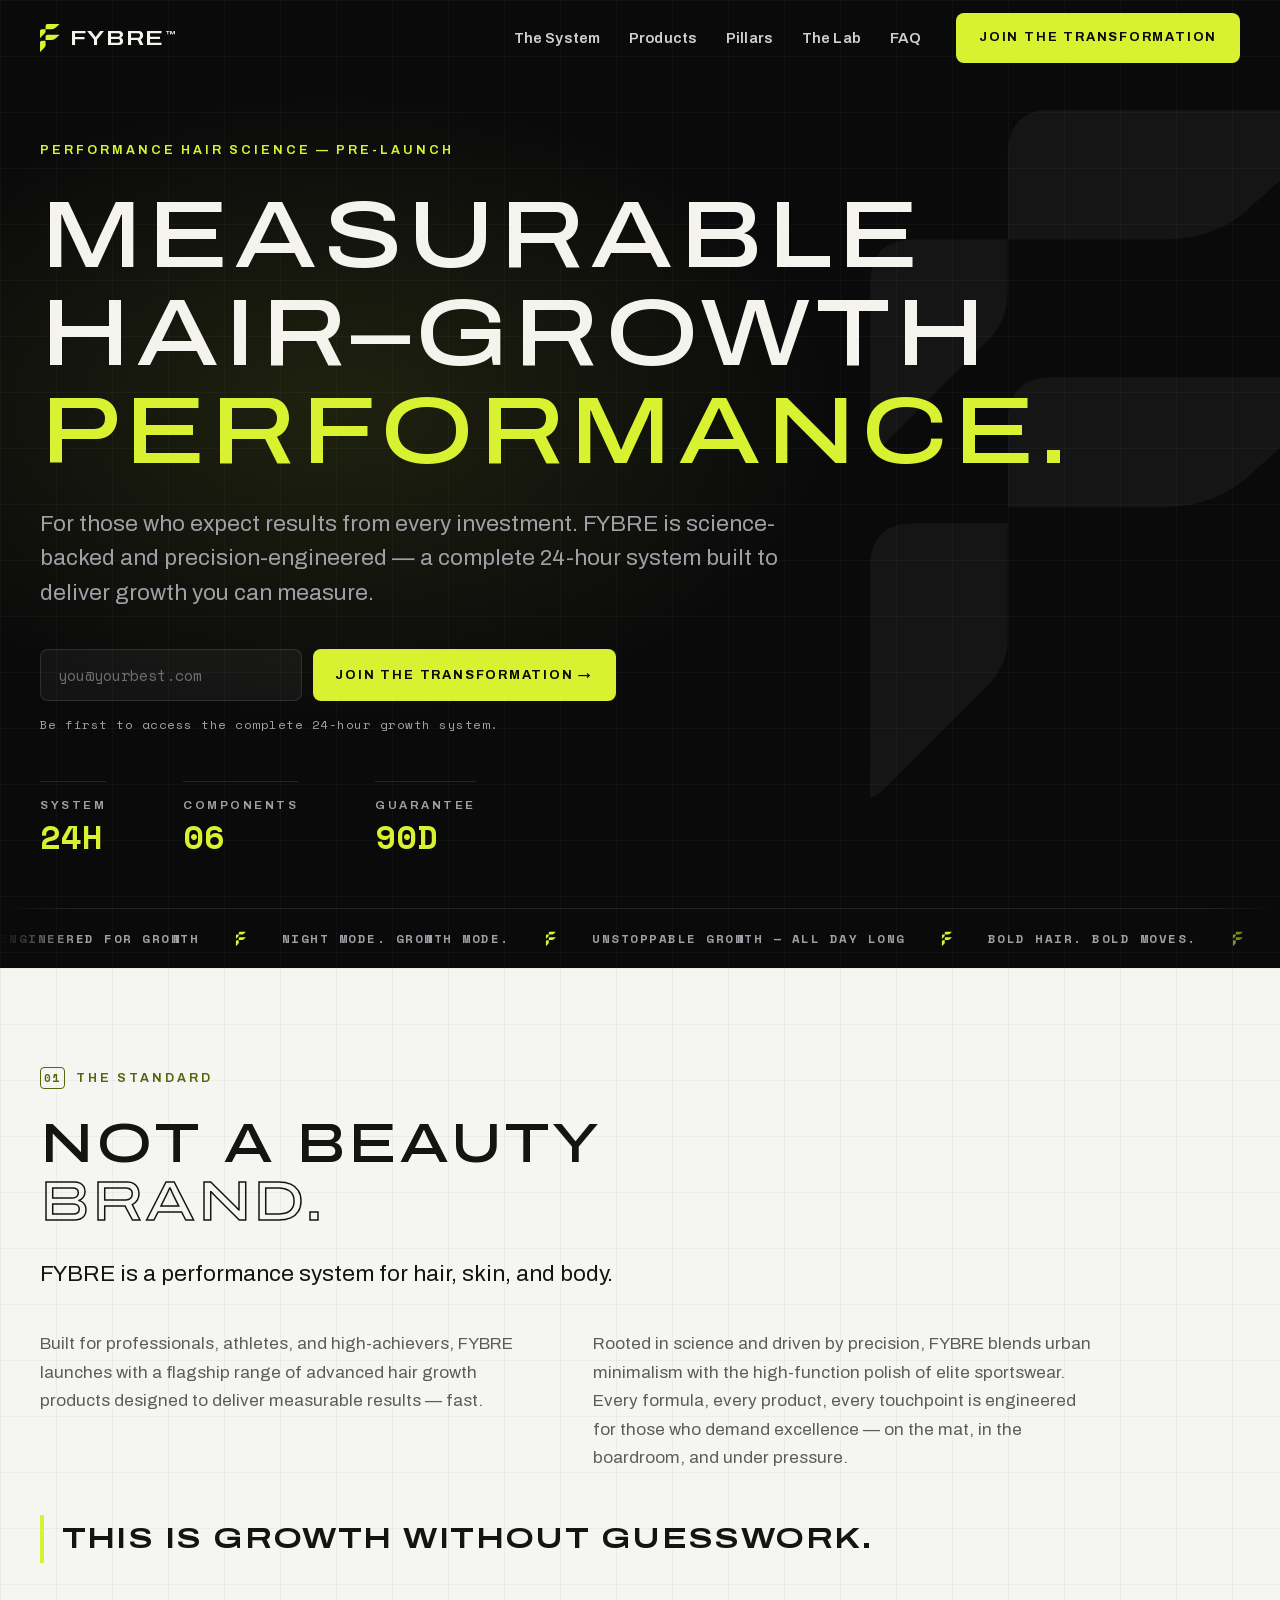
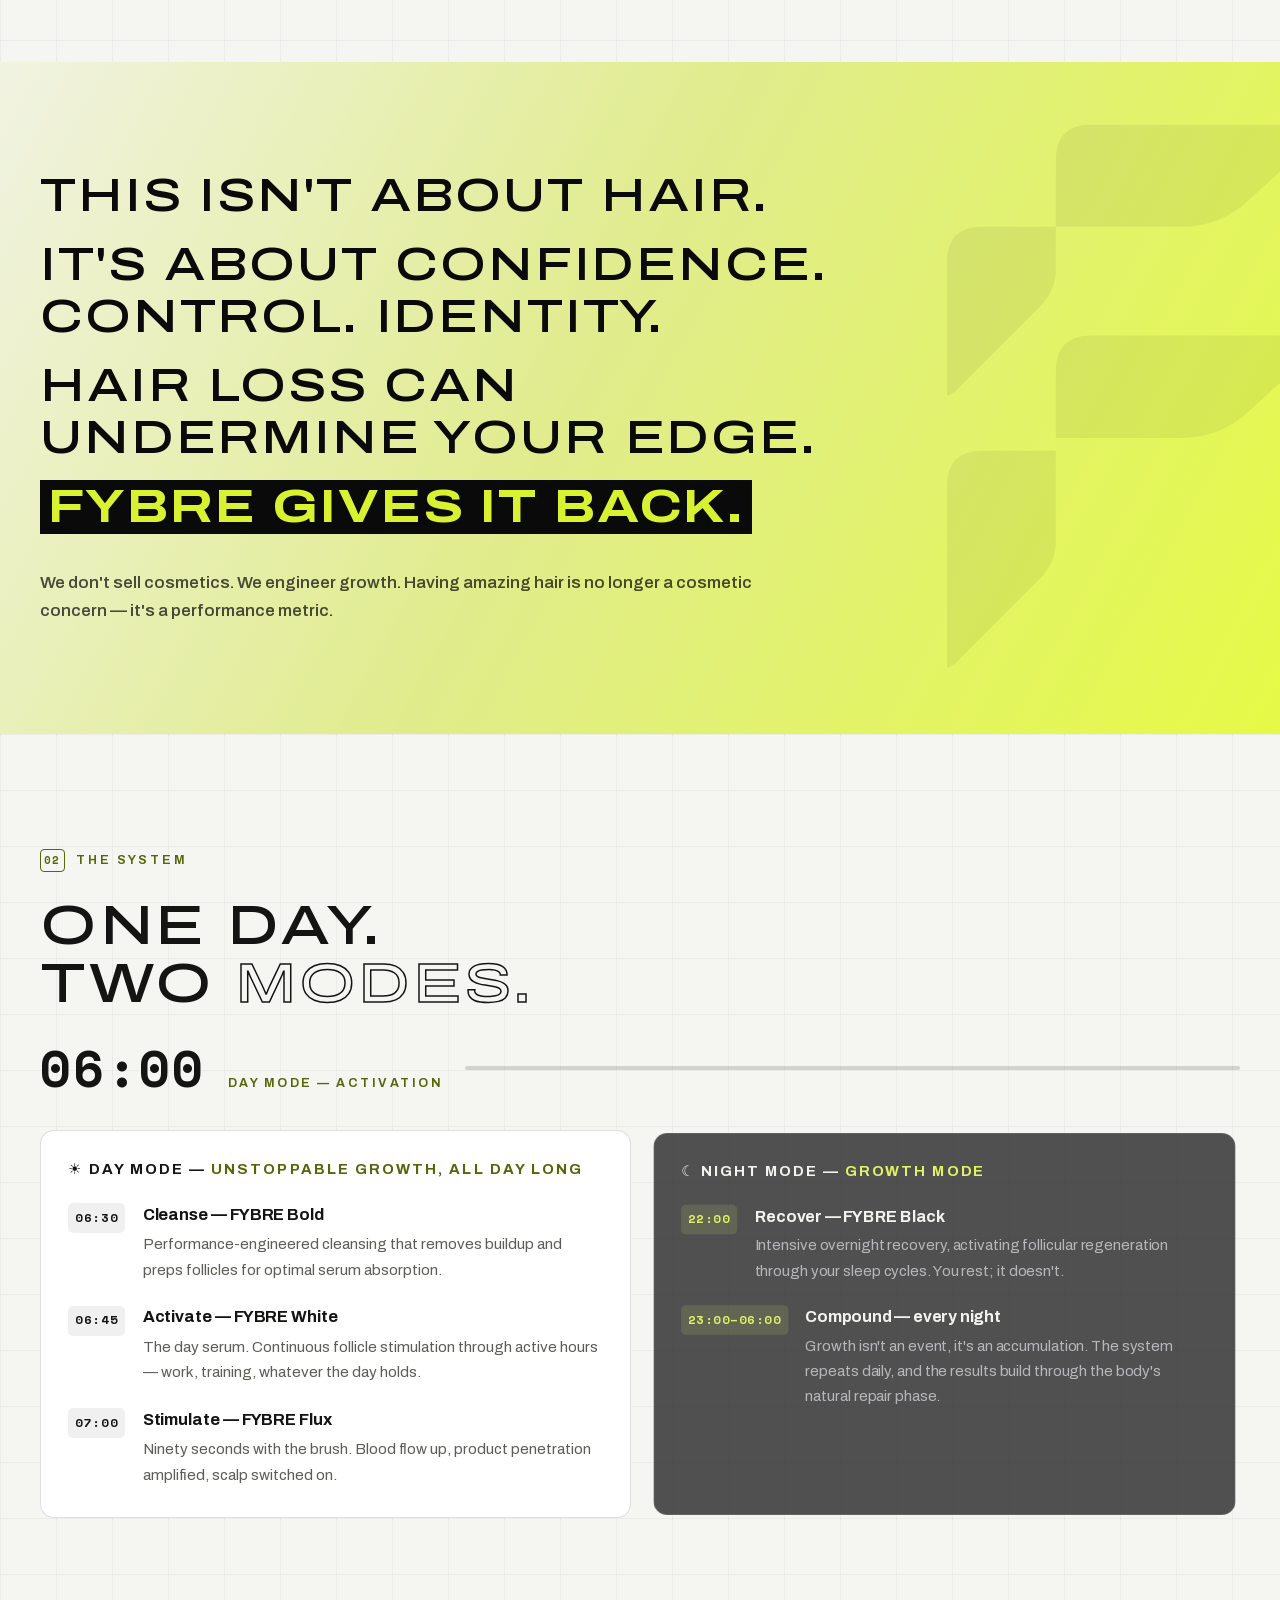
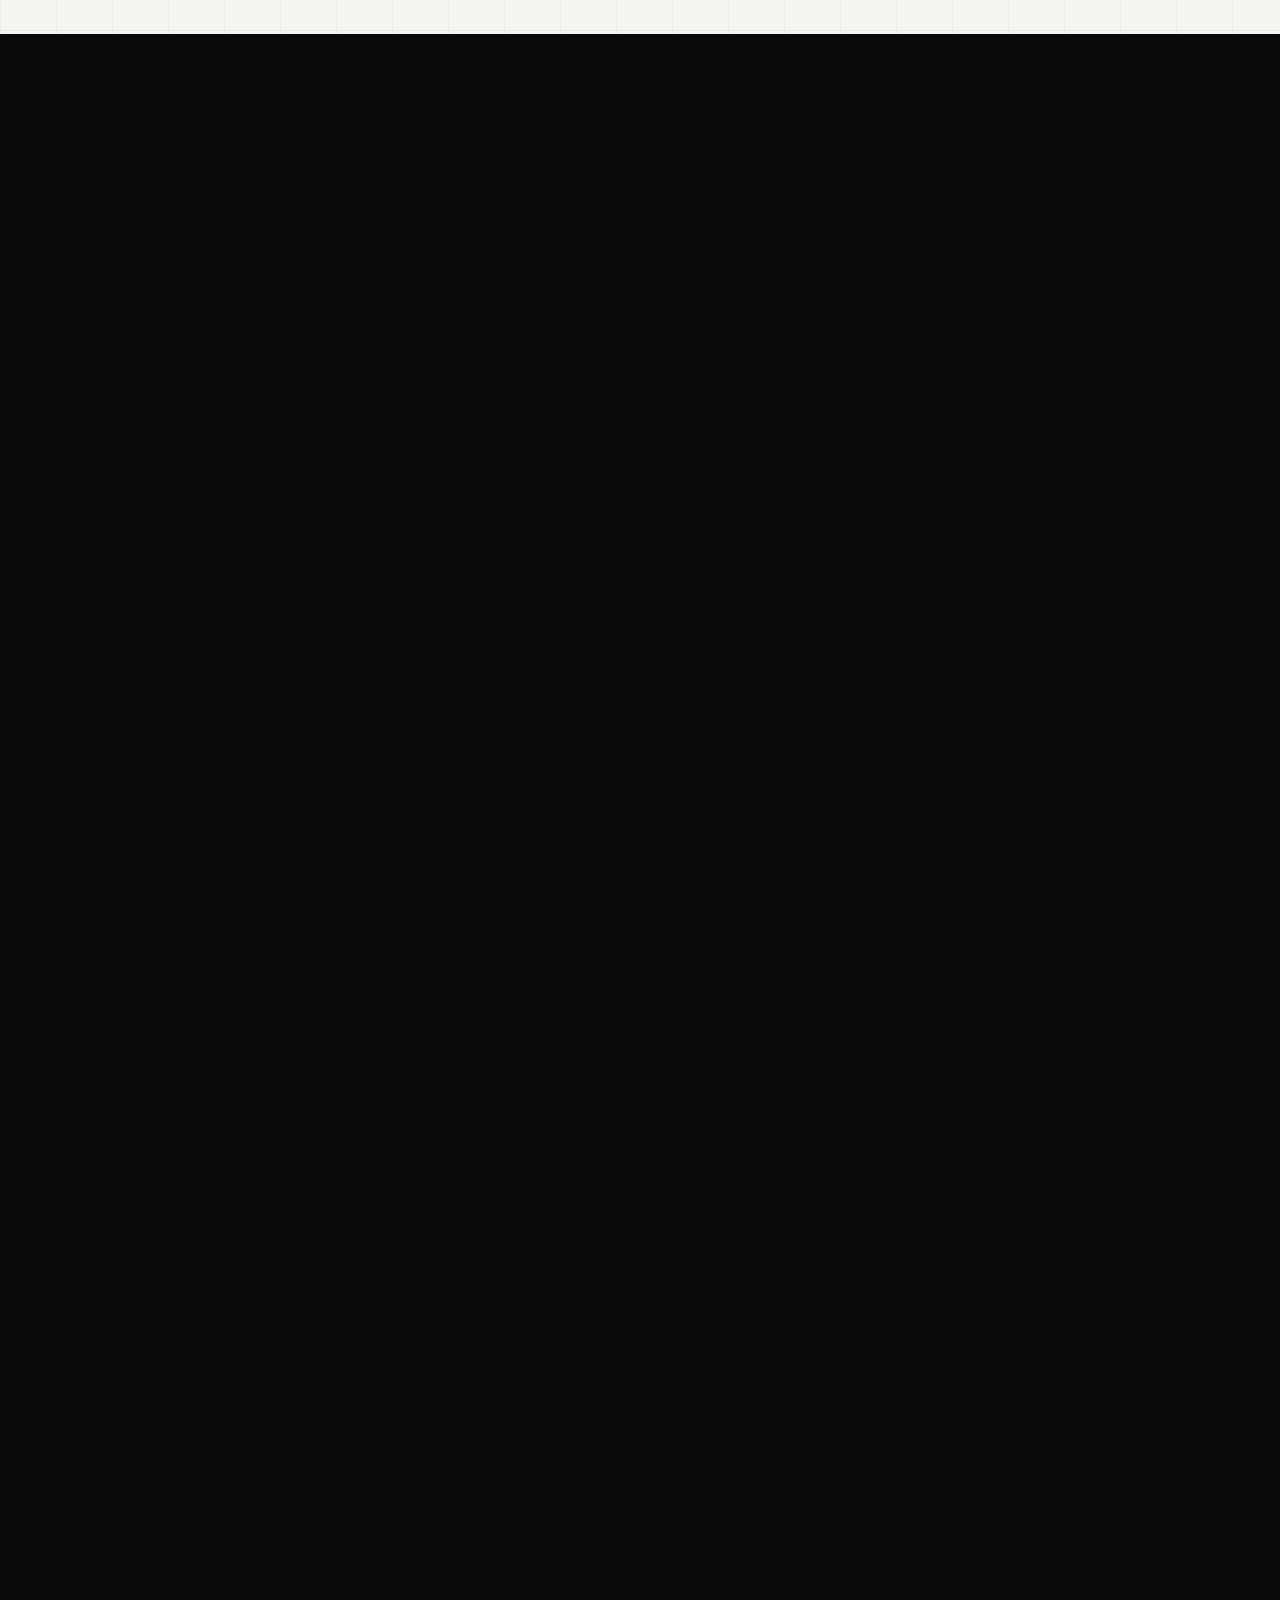
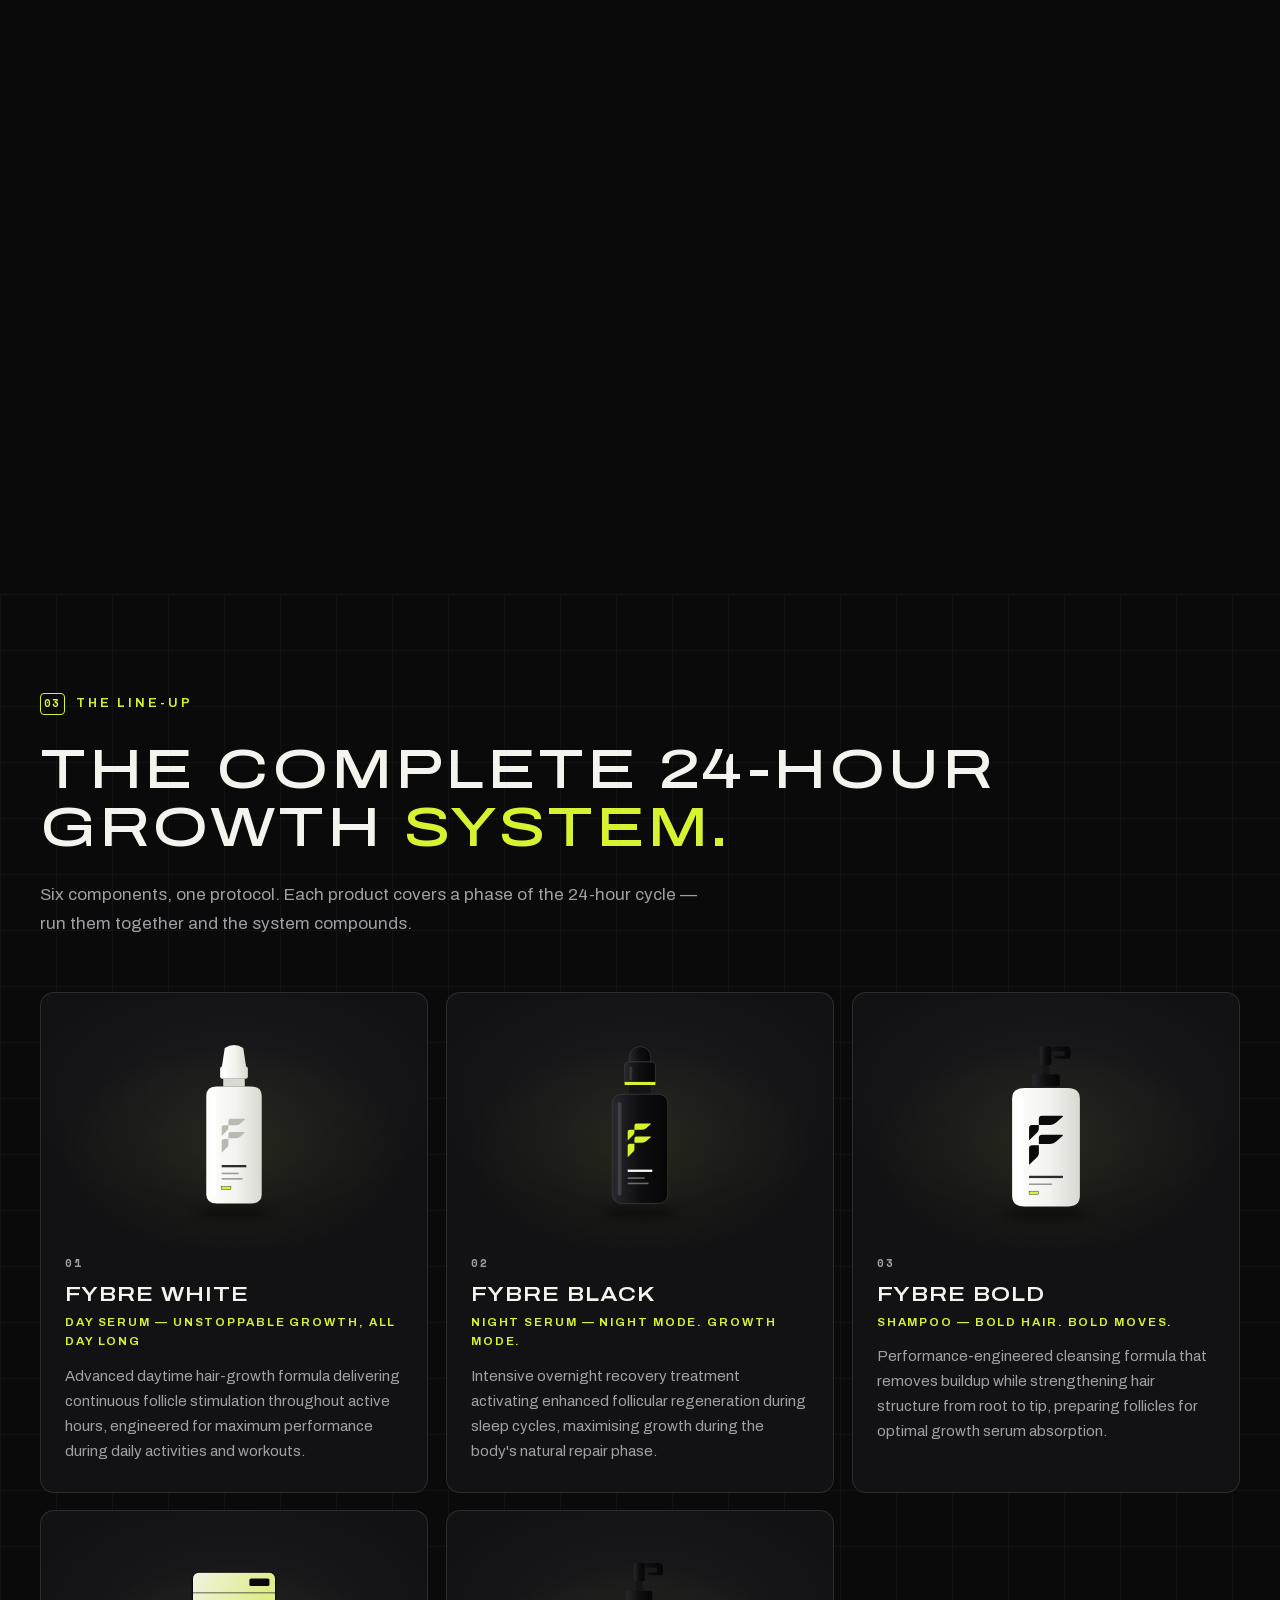
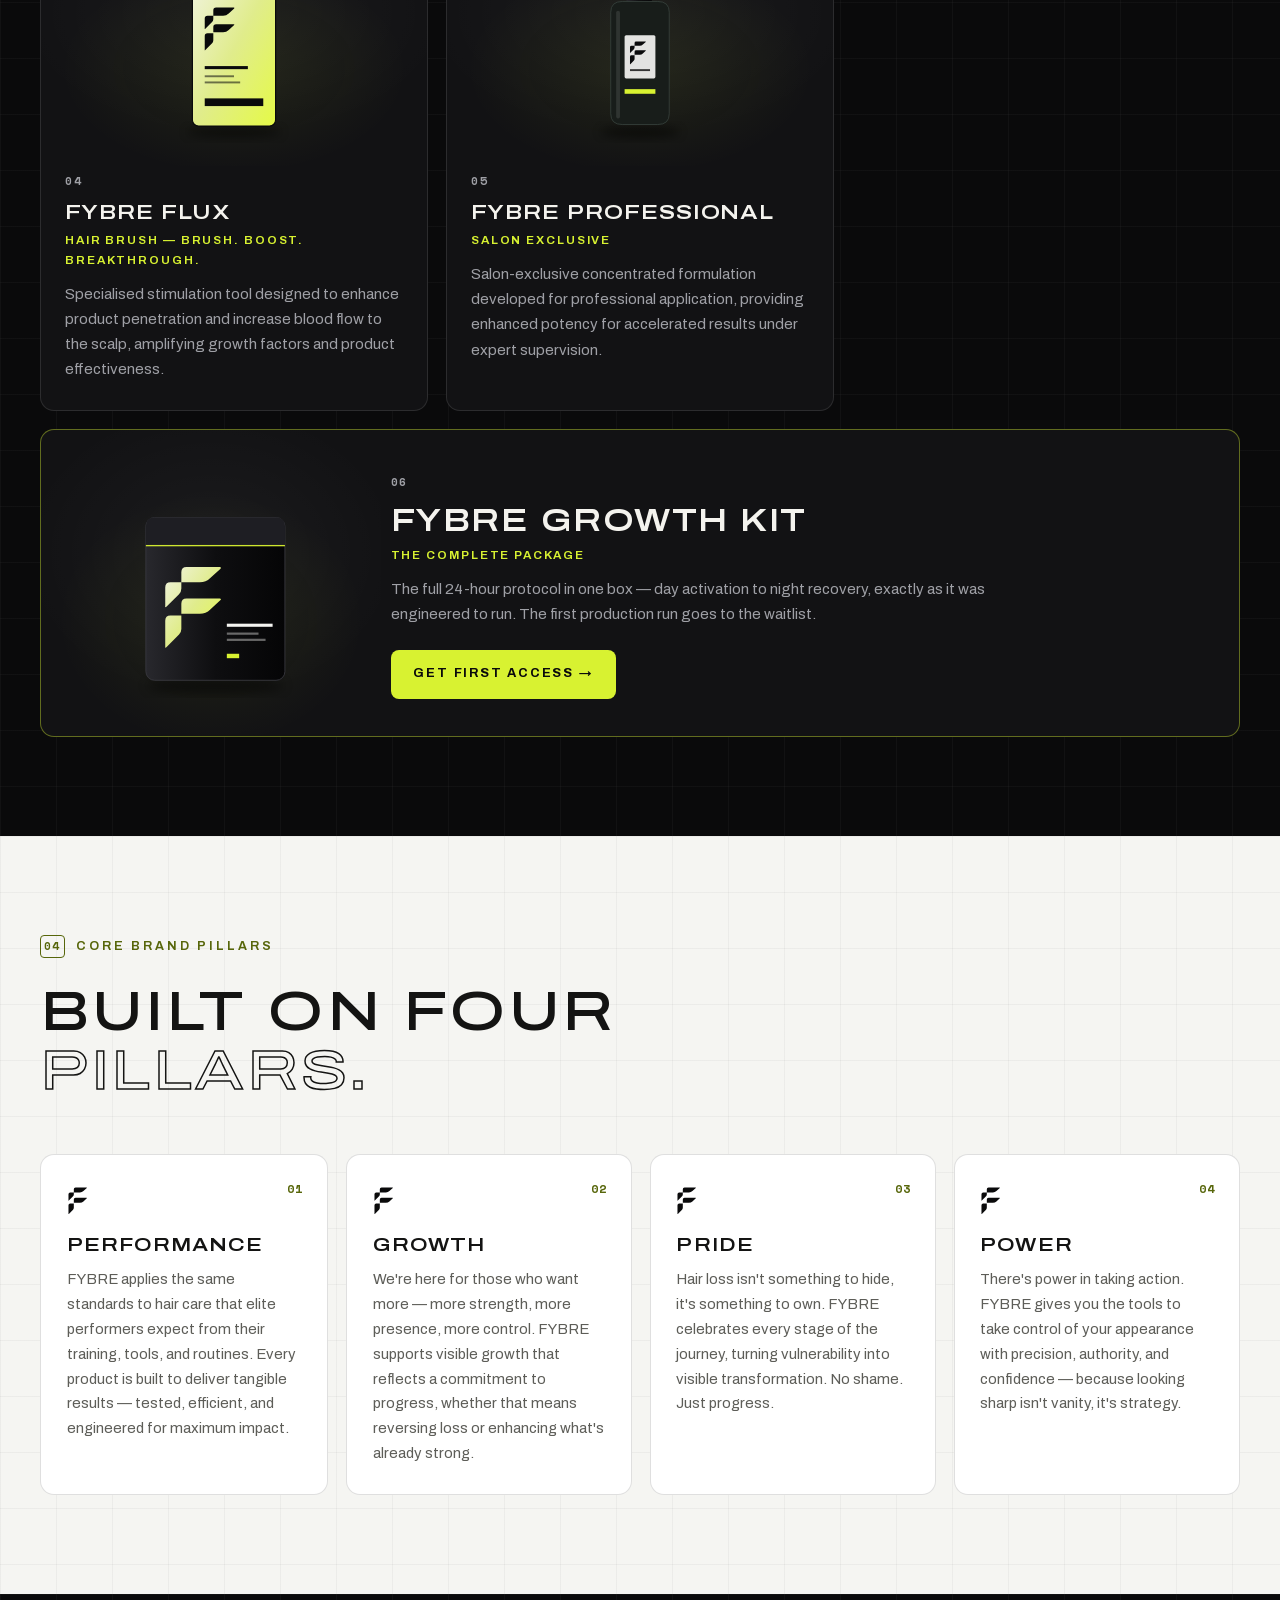
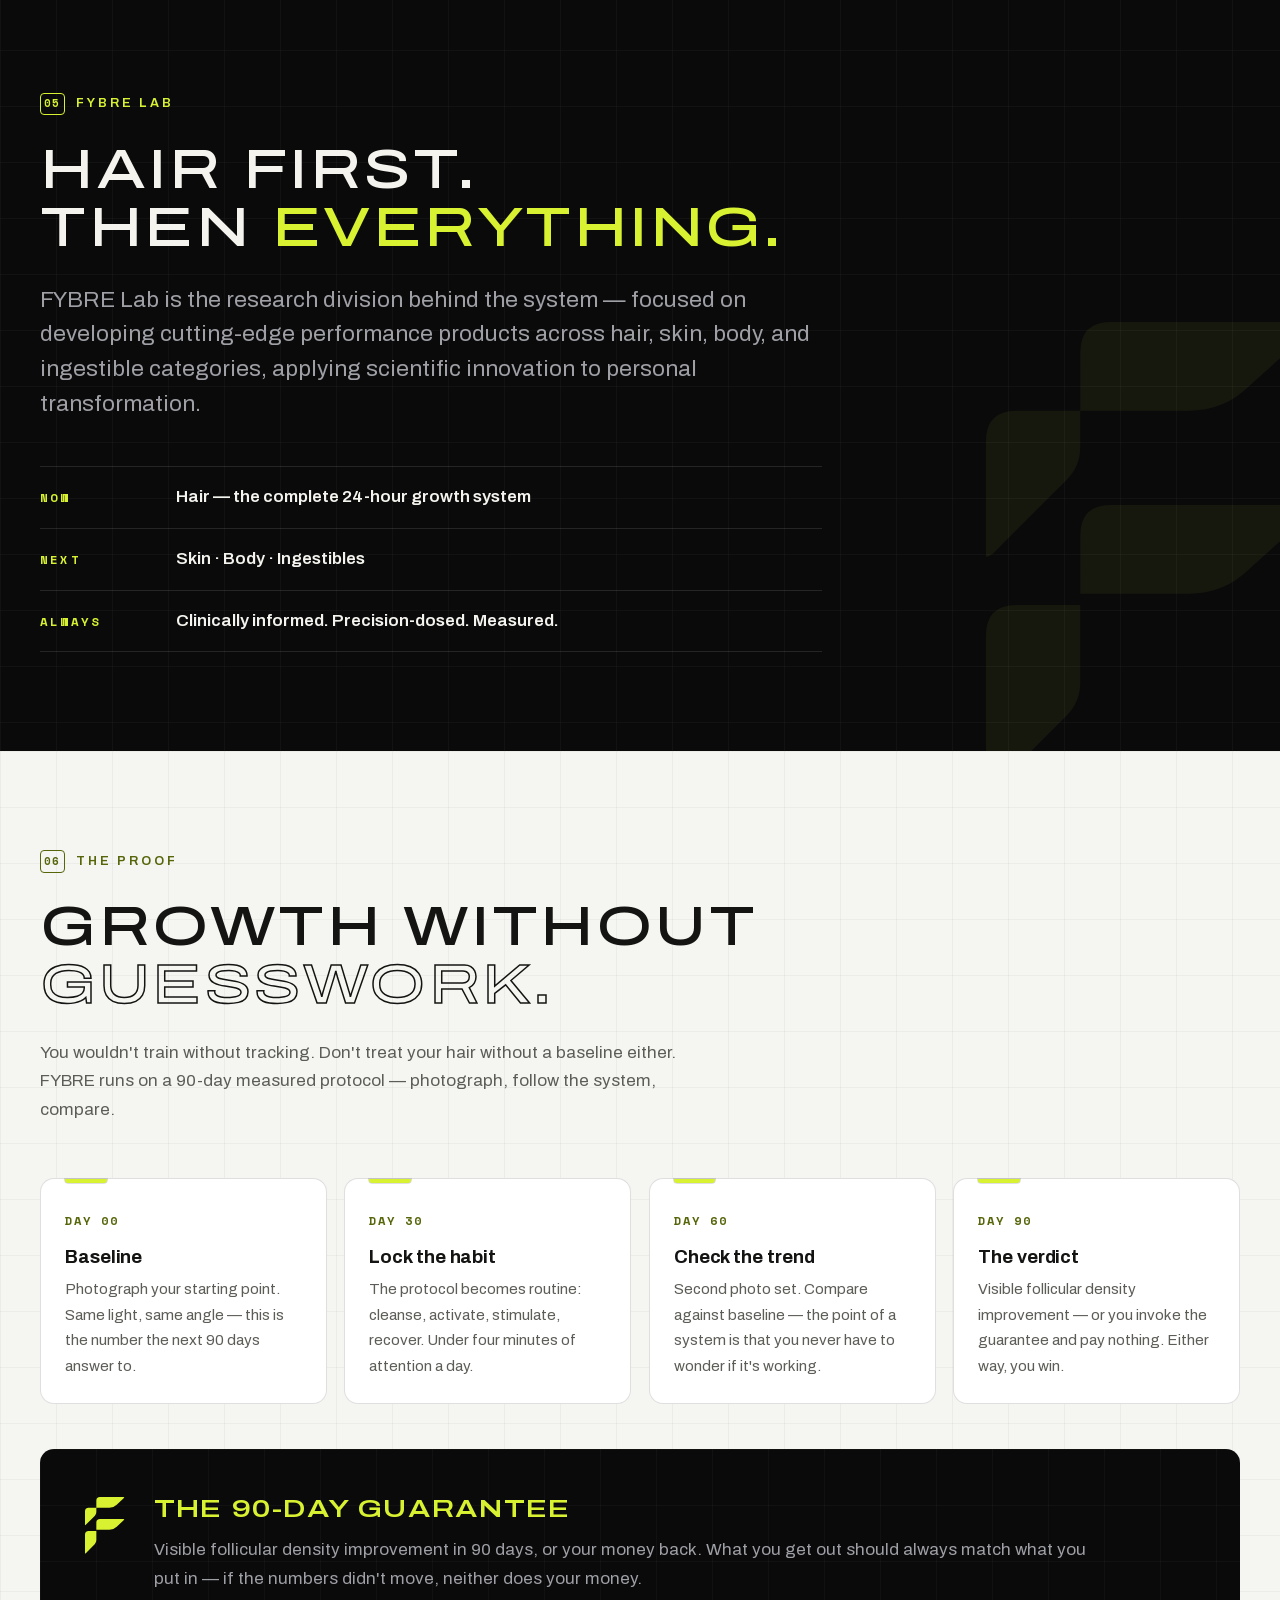
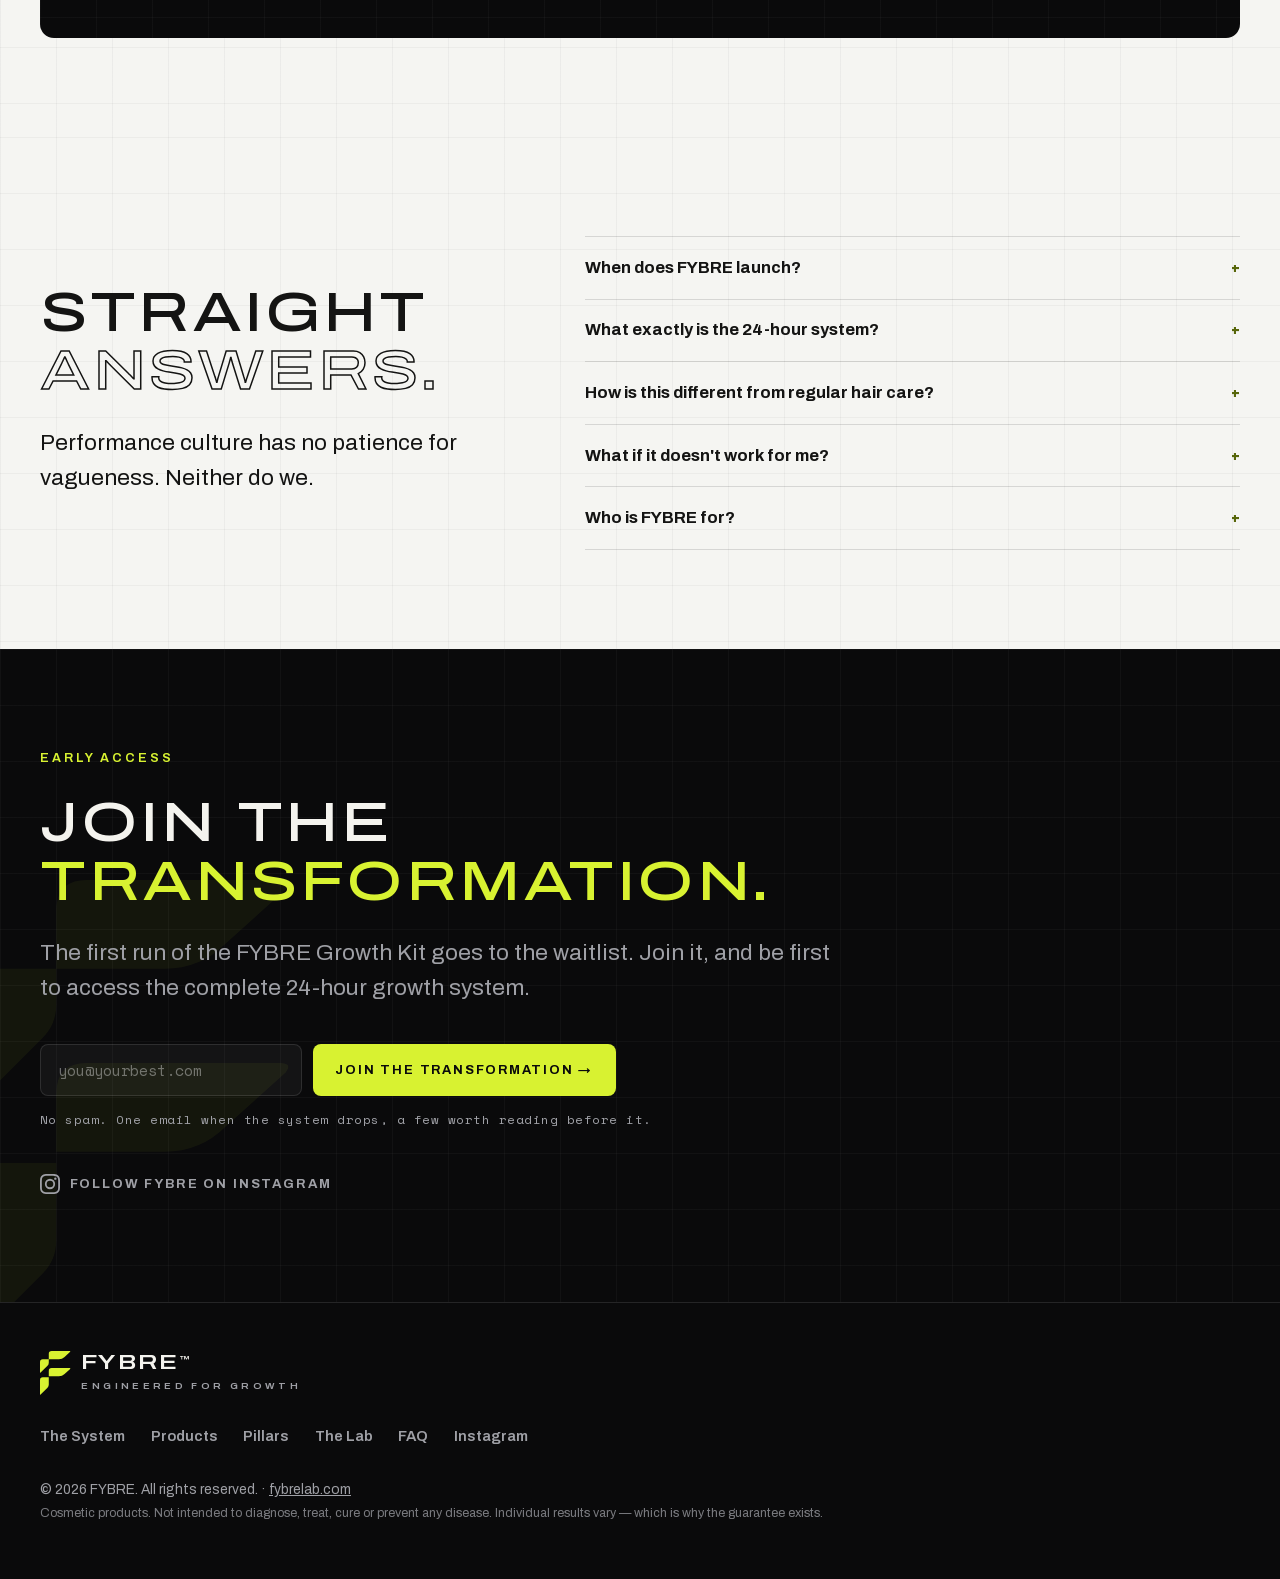
==== commit b22369c0: "Rebuild to the official FYBRE Brand DNA Align the whole site with the brand guide (Noize Agency) and" ====
--- a/index.html
+++ b/index.html
@@ -3,14 +3,14 @@
 <head>
   <meta charset="utf-8">
   <meta name="viewport" content="width=device-width, initial-scale=1">
-  <title>FYBRE — The 24-Hour Hair Growth System</title>
-  <meta name="description" content="FYBRE is a performance system for hair — day activation, night recovery, measurable results. Science-backed products engineered for professionals, athletes and high-achievers. Visible follicular density improvement in 90 days, or your money back.">
+  <title>FYBRE™ — Engineered for Growth | The 24-Hour Hair Growth System</title>
+  <meta name="description" content="FYBRE is not a beauty brand. It's a performance system for hair, skin, and body — day activation, night recovery, measurable results. Built for professionals, athletes and high-achievers. Visible follicular density improvement in 90 days, or your money back.">
   <link rel="canonical" href="https://fybrelab.com/">
 
   <meta property="og:type" content="website">
   <meta property="og:site_name" content="FYBRE">
-  <meta property="og:title" content="FYBRE — The 24-Hour Hair Growth System">
-  <meta property="og:description" content="This isn't beauty. It's performance. Day activation, night recovery, measurable results — or your money back.">
+  <meta property="og:title" content="FYBRE™ — Engineered for Growth">
+  <meta property="og:description" content="This isn't about hair. It's about confidence. Control. Identity. The 24-hour growth system — measurable in 90 days, or your money back.">
   <meta property="og:url" content="https://fybrelab.com/">
   <meta property="og:image" content="https://fybrelab.com/assets/og-image.png">
   <meta name="twitter:card" content="summary_large_image">
@@ -32,7 +32,7 @@
     "url": "https://fybrelab.com",
     "logo": "https://fybrelab.com/assets/brand/mark.svg",
     "slogan": "Engineered for Growth.",
-    "description": "FYBRE is a 24-hour performance system for hair: day activation, night recovery, measurable results. Built for professionals, athletes and high-achievers."
+    "description": "FYBRE is a performance system for hair, skin, and body. Built for professionals, athletes, and high-achievers — a flagship range of advanced hair growth products designed to deliver measurable results, fast."
   }
   </script>
 </head>
@@ -43,16 +43,17 @@
   <header class="nav" id="top">
     <div class="nav-inner">
       <a class="brand" href="#top" aria-label="FYBRE — home">
-        <svg class="brand-bars" viewBox="0 0 40.32 48" aria-hidden="true"><path d="M0 48 V30.48 A4.56 4.56 0 0 1 9.12 30.48 V48 Z M15.6 48 V17.52 A4.56 4.56 0 0 1 24.72 17.52 V48 Z M31.2 48 V4.56 A4.56 4.56 0 0 1 40.32 4.56 V48 Z" fill="currentColor"/></svg>
-        <span class="brand-name">FYBRE</span>
+        <svg class="brand-glyph" viewBox="0 0 120 171" aria-hidden="true"><path d="M34 11 Q34 0 45 0 H115 Q119.2 0.2 116.8 3.3 L95.1 22.9 Q86 32 73 32 H34 Z M11 32 H34 V45 Q34 52 29.1 56.9 L2.4 83.6 Q-1.35 86.35 0 81.8 V43 Q0 32 11 32 Z M34 77 Q34 66 45 66 H115 Q119.2 66.2 116.8 69.3 L95.1 88.9 Q86 98 73 98 H34 Z M11 102 H34 V130 Q34 137 29.1 141.9 L2.4 168.6 Q-1.35 171.35 0 166.8 V113 Q0 102 11 102 Z" fill="currentColor"/></svg>
+        <span class="brand-name">FYBRE<sup>™</sup></span>
       </a>
 
       <nav class="nav-links" id="nav-links" aria-label="Primary">
         <a href="#system">The System</a>
         <a href="#products">Products</a>
-        <a href="#results">Results</a>
+        <a href="#pillars">Pillars</a>
+        <a href="#lab">The Lab</a>
         <a href="#faq">FAQ</a>
-        <a class="btn btn-volt nav-cta" href="#access">Get early access</a>
+        <a class="btn btn-volt nav-cta" href="#access">Join the transformation</a>
       </nav>
 
       <button class="nav-toggle" id="nav-toggle" aria-expanded="false" aria-controls="nav-links" aria-label="Open menu">
@@ -66,30 +67,30 @@
     <!-- ============================================================ hero -->
     <section class="hero">
       <div class="hero-bg" aria-hidden="true"></div>
-      <div class="hero-bars" aria-hidden="true">
-        <svg viewBox="0 0 40.32 48" preserveAspectRatio="xMidYMax meet"><path d="M0 48 V30.48 A4.56 4.56 0 0 1 9.12 30.48 V48 Z M15.6 48 V17.52 A4.56 4.56 0 0 1 24.72 17.52 V48 Z M31.2 48 V4.56 A4.56 4.56 0 0 1 40.32 4.56 V48 Z" fill="currentColor"/></svg>
+      <div class="hero-glyph" aria-hidden="true">
+        <svg viewBox="0 0 120 171" preserveAspectRatio="xMidYMid meet"><path d="M34 11 Q34 0 45 0 H115 Q119.2 0.2 116.8 3.3 L95.1 22.9 Q86 32 73 32 H34 Z M11 32 H34 V45 Q34 52 29.1 56.9 L2.4 83.6 Q-1.35 86.35 0 81.8 V43 Q0 32 11 32 Z M34 77 Q34 66 45 66 H115 Q119.2 66.2 116.8 69.3 L95.1 88.9 Q86 98 73 98 H34 Z M11 102 H34 V130 Q34 137 29.1 141.9 L2.4 168.6 Q-1.35 171.35 0 166.8 V113 Q0 102 11 102 Z" fill="currentColor"/></svg>
       </div>
 
       <div class="container hero-inner">
         <p class="eyebrow reveal">Performance hair science — pre-launch</p>
-        <h1 class="reveal d1">Engineered<br>for <em>Growth.</em></h1>
-        <p class="hero-sub reveal d2">
-          FYBRE is a performance system for hair, built for professionals,
-          athletes and high-achievers. Every product is science-backed,
-          engineered to deliver measurable results — fast.
+        <h1 class="reveal d1">Measurable<br>hair&#8211;growth<br><em>performance.</em></h1>
+        <p class="hero-sub lede reveal d2">
+          For those who expect results from every investment. FYBRE is
+          science-backed and precision-engineered — a complete 24-hour
+          system built to deliver growth you can measure.
         </p>
 
         <form class="waitlist reveal d3" id="waitlist-hero" novalidate>
           <label class="visually-hidden" for="wl-email-hero">Email address</label>
           <input id="wl-email-hero" name="email" type="email" autocomplete="email"
                  placeholder="you@yourbest.com" required>
-          <button class="btn btn-volt" type="submit">Join the waitlist</button>
+          <button class="btn btn-volt" type="submit">Join the transformation&nbsp;&#8594;</button>
         </form>
         <p class="waitlist-note reveal d3">Be first to access the complete 24-hour growth system.</p>
 
         <dl class="hero-stats reveal d4" aria-label="System facts">
           <div><dt>System</dt><dd>24H</dd></div>
-          <div><dt>Products</dt><dd>05</dd></div>
+          <div><dt>Components</dt><dd>06</dd></div>
           <div><dt>Guarantee</dt><dd>90D</dd></div>
         </dl>
       </div>
@@ -97,8 +98,8 @@
       <div class="marquee" aria-hidden="true">
         <div class="marquee-track">
           <!-- list duplicated for a seamless loop -->
-          <span>Day activation</span><i></i><span>Night recovery</span><i></i><span>Follicular density</span><i></i><span>Measurable results</span><i></i><span>24-hour system</span><i></i><span>90-day guarantee</span><i></i><span>Science-backed</span><i></i><span>Performance, not promises</span><i></i>
-          <span>Day activation</span><i></i><span>Night recovery</span><i></i><span>Follicular density</span><i></i><span>Measurable results</span><i></i><span>24-hour system</span><i></i><span>90-day guarantee</span><i></i><span>Science-backed</span><i></i><span>Performance, not promises</span><i></i>
+          <span>Engineered for Growth</span><i></i><span>Night mode. Growth mode.</span><i></i><span>Unstoppable growth — all day long</span><i></i><span>Bold hair. Bold moves.</span><i></i><span>Brush. Boost. Breakthrough.</span><i></i><span>Growth without guesswork</span><i></i><span>Measurable in 90 days</span><i></i>
+          <span>Engineered for Growth</span><i></i><span>Night mode. Growth mode.</span><i></i><span>Unstoppable growth — all day long</span><i></i><span>Bold hair. Bold moves.</span><i></i><span>Brush. Boost. Breakthrough.</span><i></i><span>Growth without guesswork</span><i></i><span>Measurable in 90 days</span><i></i>
         </div>
       </div>
     </section>
@@ -107,33 +108,44 @@
     <section class="section section-light manifesto" id="manifesto">
       <div class="container">
         <p class="eyebrow reveal"><span class="eyebrow-num">01</span>The standard</p>
-        <h2 class="reveal">This isn't beauty.<br>It's <em>performance.</em></h2>
+        <h2 class="reveal">Not a beauty<br><em>brand.</em></h2>
         <p class="lede reveal d1">
-          Hair care talks in promises. FYBRE deals in protocols. We treat hair
-          the way elite sport treats the body — a system with inputs, outputs
-          and numbers that either move or don't.
-        </p>
-
-        <ul class="principles" role="list">
-          <li class="reveal d1">
-            <span class="p-num">A</span>
-            <h3>Performance-driven</h3>
-            <p>Engineered like elite sport, not cosmetics. Formulated to a
-            standard, tested against it, and shipped only when it clears.</p>
-          </li>
-          <li class="reveal d2">
-            <span class="p-num">B</span>
-            <h3>24-hour system</h3>
-            <p>Day activation. Night recovery. Two protocols working in
-            sequence, so the work never stops — even when you do.</p>
-          </li>
-          <li class="reveal d3">
-            <span class="p-num">C</span>
-            <h3>Guaranteed results</h3>
-            <p>Visible follicular density improvement in 90 days, or your
-            money back. That's the deal, in writing.</p>
-          </li>
-        </ul>
+          FYBRE is a performance system for hair, skin, and body.
+        </p>
+        <div class="split-copy reveal d2">
+          <p>
+            Built for professionals, athletes, and high-achievers, FYBRE
+            launches with a flagship range of advanced hair growth products
+            designed to deliver measurable results — fast.
+          </p>
+          <p>
+            Rooted in science and driven by precision, FYBRE blends urban
+            minimalism with the high-function polish of elite sportswear.
+            Every formula, every product, every touchpoint is engineered for
+            those who demand excellence — on the mat, in the boardroom, and
+            under pressure.
+          </p>
+        </div>
+        <p class="kicker reveal d2">This is growth without guesswork.</p>
+      </div>
+    </section>
+
+    <!-- ====================================================== volt creed -->
+    <section class="creed" aria-label="The FYBRE creed">
+      <div class="creed-glyph" aria-hidden="true">
+        <svg viewBox="0 0 120 171" preserveAspectRatio="xMidYMid meet"><path d="M34 11 Q34 0 45 0 H115 Q119.2 0.2 116.8 3.3 L95.1 22.9 Q86 32 73 32 H34 Z M11 32 H34 V45 Q34 52 29.1 56.9 L2.4 83.6 Q-1.35 86.35 0 81.8 V43 Q0 32 11 32 Z M34 77 Q34 66 45 66 H115 Q119.2 66.2 116.8 69.3 L95.1 88.9 Q86 98 73 98 H34 Z M11 102 H34 V130 Q34 137 29.1 141.9 L2.4 168.6 Q-1.35 171.35 0 166.8 V113 Q0 102 11 102 Z" fill="currentColor"/></svg>
+      </div>
+      <div class="container creed-inner">
+        <p class="creed-lines reveal">
+          <span>This isn't about hair.</span>
+          <span>It's about confidence. Control. Identity.</span>
+          <span>Hair loss can undermine your edge.</span>
+          <span><em>FYBRE gives it back.</em></span>
+        </p>
+        <p class="creed-note reveal d2">
+          We don't sell cosmetics. We engineer growth. Having amazing hair is
+          no longer a cosmetic concern — it's a performance metric.
+        </p>
       </div>
     </section>
 
@@ -146,55 +158,56 @@
           <div class="container sys-inner">
             <header class="sys-head">
               <p class="eyebrow"><span class="eyebrow-num">02</span>The system</p>
-              <h2>One day.<br>Two <em>protocols.</em></h2>
+              <h2>One day.<br>Two <em>modes.</em></h2>
             </header>
 
             <div class="sys-hud" aria-hidden="true">
               <span class="sys-clock" id="sys-clock">06:00</span>
-              <span class="sys-phase" id="sys-phase">Day — Activation</span>
+              <span class="sys-phase" id="sys-phase">Day mode — Activation</span>
               <div class="sys-meter"><span class="sys-meter-fill" id="sys-meter"></span></div>
             </div>
 
             <div class="sys-panels">
               <div class="sys-panel sys-day" id="sys-day">
-                <h3 class="sys-title">☀ Day — <em>Activation</em></h3>
+                <h3 class="sys-title">☀ Day mode — <em>Unstoppable growth, all day long</em></h3>
                 <ol class="sys-steps" role="list">
                   <li>
                     <span class="sys-time">06:30</span>
                     <div>
                       <h4>Cleanse — FYBRE Bold</h4>
-                      <p>Performance shampoo. Strips buildup, primes the scalp,
-                      leaves the follicle ready to work.</p>
+                      <p>Performance-engineered cleansing that removes buildup
+                      and preps follicles for optimal serum absorption.</p>
                     </div>
                   </li>
                   <li>
                     <span class="sys-time">06:45</span>
                     <div>
                       <h4>Activate — FYBRE White</h4>
-                      <p>The day serum. Lightweight, invisible under any style —
-                      active from the moment you apply it.</p>
+                      <p>The day serum. Continuous follicle stimulation through
+                      active hours — work, training, whatever the day holds.</p>
                     </div>
                   </li>
                   <li>
                     <span class="sys-time">07:00</span>
                     <div>
                       <h4>Stimulate — FYBRE Flux</h4>
-                      <p>Ninety seconds with the brush. Circulation up,
-                      distribution even, scalp switched on.</p>
+                      <p>Ninety seconds with the brush. Blood flow up, product
+                      penetration amplified, scalp switched on.</p>
                     </div>
                   </li>
                 </ol>
               </div>
 
               <div class="sys-panel sys-night" id="sys-night">
-                <h3 class="sys-title">☾ Night — <em>Recovery</em></h3>
+                <h3 class="sys-title">☾ Night mode — <em>Growth mode</em></h3>
                 <ol class="sys-steps" role="list">
                   <li>
                     <span class="sys-time">22:00</span>
                     <div>
                       <h4>Recover — FYBRE Black</h4>
-                      <p>The night serum. Applied before sleep, working through
-                      the hours your body repairs itself. You rest; it doesn't.</p>
+                      <p>Intensive overnight recovery, activating follicular
+                      regeneration through your sleep cycles. You rest; it
+                      doesn't.</p>
                     </div>
                   </li>
                   <li>
@@ -202,7 +215,8 @@
                     <div>
                       <h4>Compound — every night</h4>
                       <p>Growth isn't an event, it's an accumulation. The system
-                      repeats daily, and the numbers build.</p>
+                      repeats daily, and the results build through the body's
+                      natural repair phase.</p>
                     </div>
                   </li>
                 </ol>
@@ -219,72 +233,149 @@
         <p class="eyebrow reveal"><span class="eyebrow-num">03</span>The line-up</p>
         <h2 class="reveal">The complete 24-hour<br>growth <em>system.</em></h2>
         <p class="section-intro reveal d1">
-          Five components. One protocol. Each product covers a phase of the
+          Six components, one protocol. Each product covers a phase of the
           24-hour cycle — run them together and the system compounds.
         </p>
 
         <ul class="product-grid" role="list">
           <li class="product reveal">
-            <figure class="product-fig"><img src="assets/products/white.svg" alt="FYBRE White day serum — white dropper bottle" width="200" height="260" loading="lazy"></figure>
+            <figure class="product-fig"><img src="assets/products/white.svg" alt="FYBRE White day serum bottle" width="200" height="260" loading="lazy"></figure>
             <div class="product-info">
               <span class="product-num">01</span>
               <h3>FYBRE White</h3>
-              <p class="product-role">Day serum</p>
-              <p class="product-desc">Daylight activation. Weightless, invisible, on duty from first application.</p>
+              <p class="product-role">Day serum — Unstoppable growth, all day long</p>
+              <p class="product-desc">Advanced daytime hair-growth formula delivering
+              continuous follicle stimulation throughout active hours, engineered
+              for maximum performance during daily activities and workouts.</p>
             </div>
           </li>
           <li class="product reveal d1">
-            <figure class="product-fig"><img src="assets/products/black.svg" alt="FYBRE Black night serum — black dropper bottle" width="200" height="260" loading="lazy"></figure>
+            <figure class="product-fig"><img src="assets/products/black.svg" alt="FYBRE Black night serum dropper bottle" width="200" height="260" loading="lazy"></figure>
             <div class="product-info">
               <span class="product-num">02</span>
               <h3>FYBRE Black</h3>
-              <p class="product-role">Night serum</p>
-              <p class="product-desc">Overnight recovery. Works the hours you sleep, so no part of the day is wasted.</p>
+              <p class="product-role">Night serum — Night mode. Growth mode.</p>
+              <p class="product-desc">Intensive overnight recovery treatment activating
+              enhanced follicular regeneration during sleep cycles, maximising
+              growth during the body's natural repair phase.</p>
             </div>
           </li>
           <li class="product reveal d2">
-            <figure class="product-fig"><img src="assets/products/bold.svg" alt="FYBRE Bold shampoo — pump bottle" width="200" height="260" loading="lazy"></figure>
+            <figure class="product-fig"><img src="assets/products/bold.svg" alt="FYBRE Bold shampoo pump bottle" width="200" height="260" loading="lazy"></figure>
             <div class="product-info">
               <span class="product-num">03</span>
               <h3>FYBRE Bold</h3>
-              <p class="product-role">Shampoo</p>
-              <p class="product-desc">The reset. Clears buildup and primes the scalp so the serums land on a clean site.</p>
-            </div>
-          </li>
-          <li class="product reveal d3">
-            <figure class="product-fig"><img src="assets/products/flux.svg" alt="FYBRE Flux brush — paddle brush" width="200" height="260" loading="lazy"></figure>
+              <p class="product-role">Shampoo — Bold hair. Bold moves.</p>
+              <p class="product-desc">Performance-engineered cleansing formula that removes
+              buildup while strengthening hair structure from root to tip, preparing
+              follicles for optimal growth serum absorption.</p>
+            </div>
+          </li>
+          <li class="product reveal">
+            <figure class="product-fig"><img src="assets/products/flux.svg" alt="FYBRE Flux stimulation brush box" width="200" height="260" loading="lazy"></figure>
             <div class="product-info">
               <span class="product-num">04</span>
               <h3>FYBRE Flux</h3>
-              <p class="product-role">Brush</p>
-              <p class="product-desc">Mechanical stimulation, engineered. Ninety seconds a day to switch the scalp on.</p>
-            </div>
-          </li>
-          <li class="product product-kit reveal d4">
-            <figure class="product-fig"><img src="assets/products/kit.svg" alt="FYBRE Growth Kit — the complete system box" width="200" height="260" loading="lazy"></figure>
+              <p class="product-role">Hair brush — Brush. Boost. Breakthrough.</p>
+              <p class="product-desc">Specialised stimulation tool designed to enhance
+              product penetration and increase blood flow to the scalp, amplifying
+              growth factors and product effectiveness.</p>
+            </div>
+          </li>
+          <li class="product reveal d1">
+            <figure class="product-fig"><img src="assets/products/professional.svg" alt="FYBRE Professional salon formula pump bottle" width="200" height="260" loading="lazy"></figure>
             <div class="product-info">
               <span class="product-num">05</span>
+              <h3>FYBRE Professional</h3>
+              <p class="product-role">Salon exclusive</p>
+              <p class="product-desc">Salon-exclusive concentrated formulation developed
+              for professional application, providing enhanced potency for
+              accelerated results under expert supervision.</p>
+            </div>
+          </li>
+          <li class="product product-kit reveal">
+            <figure class="product-fig"><img src="assets/products/kit.svg" alt="FYBRE Growth Kit box" width="200" height="260" loading="lazy"></figure>
+            <div class="product-info">
+              <span class="product-num">06</span>
               <h3>FYBRE Growth Kit</h3>
               <p class="product-role">The complete package</p>
-              <p class="product-desc">All four components, one box, zero guesswork.
-              The full 24-hour protocol — day activation to night recovery — as
-              it was engineered to run.</p>
-              <a class="btn btn-volt" href="#access">Get first access</a>
+              <p class="product-desc">The full 24-hour protocol in one box — day
+              activation to night recovery, exactly as it was engineered to run.
+              The first production run goes to the waitlist.</p>
+              <a class="btn btn-volt" href="#access">Get first access&nbsp;&#8594;</a>
             </div>
           </li>
         </ul>
+      </div>
+    </section>
+
+    <!-- ========================================================= pillars -->
+    <section class="section section-light pillars" id="pillars">
+      <div class="container">
+        <p class="eyebrow reveal"><span class="eyebrow-num">04</span>Core brand pillars</p>
+        <h2 class="reveal">Built on four<br><em>pillars.</em></h2>
+        <ul class="pillar-grid" role="list">
+          <li class="reveal">
+            <h3>Performance</h3>
+            <p>FYBRE applies the same standards to hair care that elite
+            performers expect from their training, tools, and routines. Every
+            product is built to deliver tangible results — tested, efficient,
+            and engineered for maximum impact.</p>
+          </li>
+          <li class="reveal d1">
+            <h3>Growth</h3>
+            <p>We're here for those who want more — more strength, more
+            presence, more control. FYBRE supports visible growth that reflects
+            a commitment to progress, whether that means reversing loss or
+            enhancing what's already strong.</p>
+          </li>
+          <li class="reveal d2">
+            <h3>Pride</h3>
+            <p>Hair loss isn't something to hide, it's something to own. FYBRE
+            celebrates every stage of the journey, turning vulnerability into
+            visible transformation. No shame. Just progress.</p>
+          </li>
+          <li class="reveal d3">
+            <h3>Power</h3>
+            <p>There's power in taking action. FYBRE gives you the tools to
+            take control of your appearance with precision, authority, and
+            confidence — because looking sharp isn't vanity, it's strategy.</p>
+          </li>
+        </ul>
+      </div>
+    </section>
+
+    <!-- ============================================================= lab -->
+    <section class="section section-dark lab" id="lab">
+      <div class="lab-glyph" aria-hidden="true">
+        <svg viewBox="0 0 120 171" preserveAspectRatio="xMidYMax meet"><path d="M34 11 Q34 0 45 0 H115 Q119.2 0.2 116.8 3.3 L95.1 22.9 Q86 32 73 32 H34 Z M11 32 H34 V45 Q34 52 29.1 56.9 L2.4 83.6 Q-1.35 86.35 0 81.8 V43 Q0 32 11 32 Z M34 77 Q34 66 45 66 H115 Q119.2 66.2 116.8 69.3 L95.1 88.9 Q86 98 73 98 H34 Z M11 102 H34 V130 Q34 137 29.1 141.9 L2.4 168.6 Q-1.35 171.35 0 166.8 V113 Q0 102 11 102 Z" fill="currentColor"/></svg>
+      </div>
+      <div class="container lab-inner">
+        <p class="eyebrow reveal"><span class="eyebrow-num">05</span>FYBRE Lab</p>
+        <h2 class="reveal">Hair first.<br>Then <em>everything.</em></h2>
+        <p class="lede reveal d1">
+          FYBRE Lab is the research division behind the system — focused on
+          developing cutting-edge performance products across hair, skin,
+          body, and ingestible categories, applying scientific innovation to
+          personal transformation.
+        </p>
+        <dl class="lab-tracks reveal d2">
+          <div><dt>Now</dt><dd>Hair — the complete 24-hour growth system</dd></div>
+          <div><dt>Next</dt><dd>Skin · Body · Ingestibles</dd></div>
+          <div><dt>Always</dt><dd>Clinically informed. Precision-dosed. Measured.</dd></div>
+        </dl>
       </div>
     </section>
 
     <!-- ========================================================= results -->
     <section class="section section-light results" id="results">
       <div class="container">
-        <p class="eyebrow reveal"><span class="eyebrow-num">04</span>The proof</p>
+        <p class="eyebrow reveal"><span class="eyebrow-num">06</span>The proof</p>
         <h2 class="reveal">Growth without<br><em>guesswork.</em></h2>
         <p class="section-intro reveal d1">
-          You wouldn't train without tracking. Don't treat your hair without
-          a baseline either. FYBRE runs on a 90-day measured protocol — photograph,
-          follow the system, compare.
+          You wouldn't train without tracking. Don't treat your hair without a
+          baseline either. FYBRE runs on a 90-day measured protocol —
+          photograph, follow the system, compare.
         </p>
 
         <ol class="protocol" role="list">
@@ -315,43 +406,14 @@
         </ol>
 
         <aside class="guarantee reveal d2">
-          <svg class="guarantee-bars" viewBox="0 0 40.32 48" aria-hidden="true"><path d="M0 48 V30.48 A4.56 4.56 0 0 1 9.12 30.48 V48 Z M15.6 48 V17.52 A4.56 4.56 0 0 1 24.72 17.52 V48 Z M31.2 48 V4.56 A4.56 4.56 0 0 1 40.32 4.56 V48 Z" fill="currentColor"/></svg>
+          <svg class="guarantee-glyph" viewBox="0 0 120 171" aria-hidden="true"><path d="M34 11 Q34 0 45 0 H115 Q119.2 0.2 116.8 3.3 L95.1 22.9 Q86 32 73 32 H34 Z M11 32 H34 V45 Q34 52 29.1 56.9 L2.4 83.6 Q-1.35 86.35 0 81.8 V43 Q0 32 11 32 Z M34 77 Q34 66 45 66 H115 Q119.2 66.2 116.8 69.3 L95.1 88.9 Q86 98 73 98 H34 Z M11 102 H34 V130 Q34 137 29.1 141.9 L2.4 168.6 Q-1.35 171.35 0 166.8 V113 Q0 102 11 102 Z" fill="currentColor"/></svg>
           <div>
             <h3>The 90-day guarantee</h3>
             <p>Visible follicular density improvement in 90 days, or your money
-            back. No forms designed to be abandoned, no fine print doing the
-            heavy lifting. If the numbers didn't move, neither does your money.</p>
+            back. What you get out should always match what you put in — if
+            the numbers didn't move, neither does your money.</p>
           </div>
         </aside>
-      </div>
-    </section>
-
-    <!-- ============================================================= who -->
-    <section class="section section-dark who" id="who">
-      <div class="container">
-        <p class="eyebrow reveal"><span class="eyebrow-num">05</span>The audience</p>
-        <h2 class="reveal">For those who<br>demand <em>more.</em></h2>
-        <p class="section-intro reveal d1">
-          Not for everyone. For those who train, track, and expect results
-          from every investment.
-        </p>
-        <ul class="who-grid" role="list">
-          <li class="reveal">
-            <h3>You measure</h3>
-            <p>Sleep score, resting heart rate, training load. You already run
-            on data — your hair shouldn't be the one thing on vibes.</p>
-          </li>
-          <li class="reveal d1">
-            <h3>You commit</h3>
-            <p>Four minutes a day, every day, for 90 days. The system does the
-            science; the consistency is yours.</p>
-          </li>
-          <li class="reveal d2">
-            <h3>You expect returns</h3>
-            <p>Every investment answers to a result. This one answers in
-            follicular density — measured, visible, guaranteed.</p>
-          </li>
-        </ul>
       </div>
     </section>
 
@@ -359,7 +421,7 @@
     <section class="section section-light faq-section" id="faq">
       <div class="container faq-cols">
         <div>
-          <p class="eyebrow reveal"><span class="eyebrow-num">06</span>FAQ</p>
+          <p class="eyebrow reveal"><span class="eyebrow-num">07</span>FAQ</p>
           <h2 class="reveal">Straight<br><em>answers.</em></h2>
           <p class="lede reveal d1">Performance culture has no patience for
           vagueness. Neither do we.</p>
@@ -373,16 +435,17 @@
           </details>
           <details>
             <summary>What exactly is the 24-hour system?</summary>
-            <p>Five components covering the full day: FYBRE Bold (shampoo) and
+            <p>Six components covering the full day: FYBRE Bold (shampoo) and
             FYBRE White (day serum) with FYBRE Flux (brush) in the morning,
-            FYBRE Black (night serum) before sleep — or the Growth Kit, which
-            is all of it in one box.</p>
+            FYBRE Black (night serum) before sleep, FYBRE Professional for
+            salon-grade intensity — or the Growth Kit, the complete package
+            in one box.</p>
           </details>
           <details>
             <summary>How is this different from regular hair care?</summary>
-            <p>Cosmetics are sold on how they make you feel. FYBRE is built
-            like sports science: a defined protocol, a measurable target —
-            follicular density — and a timeframe to hit it.</p>
+            <p>We don't sell cosmetics. We engineer growth. FYBRE is built
+            like sports science — a defined protocol, a measurable target
+            (follicular density), and a timeframe to hit it.</p>
           </details>
           <details>
             <summary>What if it doesn't work for me?</summary>
@@ -392,8 +455,10 @@
           </details>
           <details>
             <summary>Who is FYBRE for?</summary>
-            <p>Professionals, athletes and high-achievers — anyone who treats
-            their body as a system and expects every input to earn its place.</p>
+            <p>Professionals, athletes, and high-achievers — whether you're
+            reclaiming confidence after hair loss or optimising what you've
+            already got. No gimmicks, no shame: just effective, science-backed
+            solutions for people who expect more from their personal care.</p>
           </details>
         </div>
       </div>
@@ -401,12 +466,12 @@
 
     <!-- ========================================================== access -->
     <section class="section section-dark access" id="access">
-      <div class="access-bars" aria-hidden="true">
-        <svg viewBox="0 0 40.32 48" preserveAspectRatio="xMidYMax meet"><path d="M0 48 V30.48 A4.56 4.56 0 0 1 9.12 30.48 V48 Z M15.6 48 V17.52 A4.56 4.56 0 0 1 24.72 17.52 V48 Z M31.2 48 V4.56 A4.56 4.56 0 0 1 40.32 4.56 V48 Z" fill="currentColor"/></svg>
+      <div class="access-glyph" aria-hidden="true">
+        <svg viewBox="0 0 120 171" preserveAspectRatio="xMidYMax meet"><path d="M34 11 Q34 0 45 0 H115 Q119.2 0.2 116.8 3.3 L95.1 22.9 Q86 32 73 32 H34 Z M11 32 H34 V45 Q34 52 29.1 56.9 L2.4 83.6 Q-1.35 86.35 0 81.8 V43 Q0 32 11 32 Z M34 77 Q34 66 45 66 H115 Q119.2 66.2 116.8 69.3 L95.1 88.9 Q86 98 73 98 H34 Z M11 102 H34 V130 Q34 137 29.1 141.9 L2.4 168.6 Q-1.35 171.35 0 166.8 V113 Q0 102 11 102 Z" fill="currentColor"/></svg>
       </div>
       <div class="container access-inner">
         <p class="eyebrow reveal">Early access</p>
-        <h2 class="reveal">Growth is<br><em>coming.</em></h2>
+        <h2 class="reveal">Join the<br><em>transformation.</em></h2>
         <p class="lede reveal d1">
           The first run of the FYBRE Growth Kit goes to the waitlist. Join it,
           and be first to access the complete 24-hour growth system.
@@ -415,11 +480,11 @@
           <label class="visually-hidden" for="wl-email-footer">Email address</label>
           <input id="wl-email-footer" name="email" type="email" autocomplete="email"
                  placeholder="you@yourbest.com" required>
-          <button class="btn btn-volt" type="submit">Join the waitlist</button>
+          <button class="btn btn-volt" type="submit">Join the transformation&nbsp;&#8594;</button>
         </form>
         <p class="waitlist-note reveal d2">No spam. One email when the system drops, a few worth reading before it.</p>
         <p class="access-social reveal d3">
-          <a class="ig-link" href="https://www.instagram.com/fybrelab/" rel="noopener" target="_blank">
+          <a class="ig-link" href="https://www.instagram.com/fybrehair/" rel="noopener" target="_blank">
             <svg viewBox="0 0 24 24" aria-hidden="true" width="20" height="20"><path fill="currentColor" d="M12 2.2c3.2 0 3.6 0 4.85.07 1.17.05 1.8.25 2.23.41.56.22.96.48 1.38.9.42.42.68.82.9 1.38.16.42.36 1.06.41 2.23.06 1.26.07 1.64.07 4.85s0 3.6-.07 4.85c-.05 1.17-.25 1.8-.41 2.23a3.7 3.7 0 0 1-.9 1.38c-.42.42-.82.68-1.38.9-.42.16-1.06.36-2.23.41-1.26.06-1.64.07-4.85.07s-3.6 0-4.85-.07c-1.17-.05-1.8-.25-2.23-.41a3.7 3.7 0 0 1-1.38-.9 3.7 3.7 0 0 1-.9-1.38c-.16-.42-.36-1.06-.41-2.23C2.2 15.6 2.2 15.2 2.2 12s0-3.6.07-4.85c.05-1.17.25-1.8.41-2.23.22-.56.48-.96.9-1.38.42-.42.82-.68 1.38-.9.42-.16 1.06-.36 2.23-.41C8.4 2.2 8.8 2.2 12 2.2m0-2.2C8.74 0 8.33 0 7.05.07 5.78.13 4.9.33 4.14.63c-.8.31-1.47.72-2.14 1.4A5.9 5.9 0 0 0 .63 4.13C.33 4.9.13 5.78.07 7.05 0 8.33 0 8.74 0 12s0 3.67.07 4.95c.06 1.27.26 2.15.56 2.91.31.8.72 1.47 1.4 2.14a5.9 5.9 0 0 0 2.13 1.4c.77.3 1.64.5 2.92.56C8.33 24 8.74 24 12 24s3.67 0 4.95-.07c1.27-.06 2.15-.26 2.91-.56a5.9 5.9 0 0 0 2.14-1.4 5.9 5.9 0 0 0 1.4-2.13c.3-.77.5-1.64.56-2.92.07-1.28.07-1.69.07-4.95s0-3.67-.07-4.95c-.06-1.27-.26-2.15-.56-2.91a5.9 5.9 0 0 0-1.4-2.14 5.9 5.9 0 0 0-2.13-1.4c-.77-.3-1.64-.5-2.92-.56C15.67 0 15.26 0 12 0m0 5.84a6.16 6.16 0 1 0 0 12.32 6.16 6.16 0 0 0 0-12.32M12 16a4 4 0 1 1 0-8 4 4 0 0 1 0 8m7.85-10.4a1.44 1.44 0 1 1-2.88 0 1.44 1.44 0 0 1 2.88 0"/></svg>
             Follow FYBRE on Instagram
           </a>
@@ -430,16 +495,20 @@
 
   <footer class="footer">
     <div class="container footer-inner">
-      <a class="brand" href="#top" aria-label="FYBRE — back to top">
-        <svg class="brand-bars" viewBox="0 0 40.32 48" aria-hidden="true"><path d="M0 48 V30.48 A4.56 4.56 0 0 1 9.12 30.48 V48 Z M15.6 48 V17.52 A4.56 4.56 0 0 1 24.72 17.52 V48 Z M31.2 48 V4.56 A4.56 4.56 0 0 1 40.32 4.56 V48 Z" fill="currentColor"/></svg>
-        <span class="brand-name">FYBRE</span>
+      <a class="brand brand-lockup" href="#top" aria-label="FYBRE — back to top">
+        <svg class="brand-glyph" viewBox="0 0 120 171" aria-hidden="true"><path d="M34 11 Q34 0 45 0 H115 Q119.2 0.2 116.8 3.3 L95.1 22.9 Q86 32 73 32 H34 Z M11 32 H34 V45 Q34 52 29.1 56.9 L2.4 83.6 Q-1.35 86.35 0 81.8 V43 Q0 32 11 32 Z M34 77 Q34 66 45 66 H115 Q119.2 66.2 116.8 69.3 L95.1 88.9 Q86 98 73 98 H34 Z M11 102 H34 V130 Q34 137 29.1 141.9 L2.4 168.6 Q-1.35 171.35 0 166.8 V113 Q0 102 11 102 Z" fill="currentColor"/></svg>
+        <span class="brand-stack">
+          <span class="brand-name">FYBRE<sup>™</sup></span>
+          <span class="brand-tag">Engineered for Growth</span>
+        </span>
       </a>
       <nav class="footer-nav" aria-label="Footer">
         <a href="#system">The System</a>
         <a href="#products">Products</a>
-        <a href="#results">Results</a>
+        <a href="#pillars">Pillars</a>
+        <a href="#lab">The Lab</a>
         <a href="#faq">FAQ</a>
-        <a href="https://www.instagram.com/fybrelab/" rel="noopener" target="_blank">Instagram</a>
+        <a href="https://www.instagram.com/fybrehair/" rel="noopener" target="_blank">Instagram</a>
       </nav>
       <p class="footer-legal">
         © <span id="year">2026</span> FYBRE. All rights reserved. ·
--- a/css/styles.css
+++ b/css/styles.css
@@ -1,6 +1,6 @@
 /* ================================================================= FYBRE
-   Design tokens — carbon / bone / volt
-   Display: Archivo Expanded Black · Body: Archivo · Data: Space Mono
+   Design tokens — carbon / paper / volt (per the FYBRE Brand DNA)
+   Display: Archivo Extended · Body: Archivo · Data: Space Mono
 --------------------------------------------------------------------------- */
 @font-face {
   font-family: "Archivo";
@@ -28,14 +28,17 @@
   --carbon-3: #1A1A1D;
   --line-inv: rgba(255, 255, 255, 0.11);
 
-  --bone: #F2F0EA;
-  --bone-2: #E9E7DF;
+  --paper: #F5F5F2;
+  --paper-2: #ECECE6;
   --white: #FFFFFF;
-  --line: rgba(10, 10, 11, 0.14);
-
-  --volt: #C8FF2E;
-  --volt-soft: #DCFF7A;
-  --olive: #55700A;          /* volt's readable twin for light backgrounds */
+  --line: rgba(10, 10, 11, 0.13);
+
+  --volt: #D8F231;
+  --volt-acid: #E5FA46;
+  --volt-mid: #E0EC8C;
+  --volt-pale: #F1F3E2;
+  --olive: #57660A;          /* volt's readable twin on light backgrounds */
+  --volt-grad: linear-gradient(118deg, var(--volt-pale) 0%, var(--volt-mid) 46%, var(--volt-acid) 100%);
 
   --text: #141413;
   --muted: #5D5D58;
@@ -50,10 +53,10 @@
   --radius: 14px;
   --nav-h: 76px;
 
-  --grid-dark: repeating-linear-gradient(to right, rgba(255,255,255,0.035) 0 1px, transparent 1px 56px),
-               repeating-linear-gradient(to bottom, rgba(255,255,255,0.035) 0 1px, transparent 1px 56px);
-  --grid-light: repeating-linear-gradient(to right, rgba(10,10,11,0.05) 0 1px, transparent 1px 56px),
-                repeating-linear-gradient(to bottom, rgba(10,10,11,0.05) 0 1px, transparent 1px 56px);
+  --grid-dark: repeating-linear-gradient(to right, rgba(255,255,255,0.03) 0 1px, transparent 1px 56px),
+               repeating-linear-gradient(to bottom, rgba(255,255,255,0.03) 0 1px, transparent 1px 56px);
+  --grid-light: repeating-linear-gradient(to right, rgba(10,10,11,0.04) 0 1px, transparent 1px 56px),
+                repeating-linear-gradient(to bottom, rgba(10,10,11,0.04) 0 1px, transparent 1px 56px);
 }
 
 /* ------------------------------------------------------------------ reset */
@@ -100,52 +103,75 @@
 h1, h2 {
   font-family: var(--font-display);
   font-stretch: 125%;
-  font-weight: 860;
+  font-weight: 490;
   text-transform: uppercase;
-  letter-spacing: 0.005em;
-  line-height: 0.94;
+  letter-spacing: 0.045em;
+  line-height: 1.04;
   text-wrap: balance;
 }
-h1 { font-size: clamp(2.55rem, 9.4vw, 7.2rem); }
-h2 { font-size: clamp(2.1rem, 5vw, 4rem); }
-
-/* the accent word: volt on carbon, outlined on bone */
+h1 { font-size: clamp(2.5rem, 7.6vw, 5.9rem); }
+h2 { font-size: clamp(1.9rem, 4.4vw, 3.5rem); }
+
+/* the accent word: volt on carbon, outlined on paper */
 h1 em, h2 em { font-style: normal; }
 .hero h1 em, .section-dark h2 em, .sys-stage h2 em { color: var(--volt); }
 .section-light h2 em {
   color: transparent;
-  -webkit-text-stroke: 2px var(--text);
-  text-stroke: 2px var(--text);
-}
-
-h3 { font-weight: 750; letter-spacing: -0.01em; line-height: 1.25; }
+  -webkit-text-stroke: 1.5px var(--text);
+  text-stroke: 1.5px var(--text);
+}
+
+h3 { font-weight: 700; letter-spacing: -0.005em; line-height: 1.25; }
 
 .eyebrow {
-  font-family: var(--font-mono);
-  font-size: 0.76rem;
-  font-weight: 700;
-  letter-spacing: 0.16em;
+  font-family: var(--font-sans);
+  font-size: 0.78rem;
+  font-weight: 650;
+  letter-spacing: 0.24em;
   text-transform: uppercase;
   color: var(--olive);
-  margin-bottom: 1.5rem;
+  margin-bottom: 1.6rem;
   display: flex; align-items: center; gap: 0.7rem;
 }
 .section-dark .eyebrow, .hero .eyebrow, .access .eyebrow { color: var(--volt); }
 .eyebrow-num {
   display: inline-grid; place-items: center;
-  min-width: 1.9em; height: 1.9em; padding-inline: 0.3em;
+  min-width: 2em; height: 2em; padding-inline: 0.3em;
   border: 1px solid currentColor; border-radius: 4px;
-}
-
-.lede { font-size: clamp(1.15rem, 1.8vw, 1.35rem); line-height: 1.55; max-width: 34em; }
-h1 + .lede, h2 + .lede { margin-top: 1.5rem; }
-.section-intro { max-width: 40em; color: var(--muted); margin-top: 1.4rem; }
+  letter-spacing: 0.08em;
+  font-family: var(--font-mono);
+  font-size: 0.9em;
+}
+
+.lede { font-size: clamp(1.15rem, 1.8vw, 1.4rem); line-height: 1.55; max-width: 36em; }
+h1 + .lede, h2 + .lede { margin-top: 1.6rem; }
+.section-intro { max-width: 40em; color: var(--muted); margin-top: 1.5rem; }
 .section-dark .section-intro { color: var(--muted-inv); }
+
+.split-copy {
+  margin-top: 2.4rem;
+  display: grid;
+  grid-template-columns: 1fr 1fr;
+  gap: clamp(1.5rem, 4vw, 3.5rem);
+  max-width: 62em;
+  color: var(--muted);
+}
+.kicker {
+  margin-top: 2.6rem;
+  font-family: var(--font-display);
+  font-stretch: 125%;
+  font-weight: 640;
+  font-size: clamp(1.25rem, 2.4vw, 1.8rem);
+  text-transform: uppercase;
+  letter-spacing: 0.05em;
+  border-left: 4px solid var(--volt);
+  padding-left: 1.1rem;
+}
 
 /* --------------------------------------------------------------- sections */
 .section { padding-block: clamp(5rem, 11vh, 8.5rem); }
 .section-light {
-  background: var(--bone);
+  background: var(--paper);
   background-image: var(--grid-light);
   color: var(--text);
 }
@@ -154,19 +180,17 @@
   background-image: var(--grid-dark);
   color: var(--text-inv);
 }
-.section-light .lede { color: var(--text); }
-.section-dark .lede { color: var(--text-inv); }
 
 /* ---------------------------------------------------------------- buttons */
 .btn {
   display: inline-block;
-  font-family: var(--font-mono);
-  font-size: 0.82rem;
+  font-family: var(--font-sans);
+  font-size: 0.8rem;
   font-weight: 700;
-  letter-spacing: 0.07em;
+  letter-spacing: 0.14em;
   text-transform: uppercase;
   text-decoration: none;
-  padding: 0.95em 1.7em;
+  padding: 1em 1.7em;
   border-radius: 8px;
   border: 1px solid transparent;
   cursor: pointer;
@@ -177,8 +201,9 @@
   color: var(--carbon);
 }
 .btn-volt:hover {
+  background: var(--volt-acid);
   transform: translateY(-2px);
-  box-shadow: 0 10px 30px -8px rgba(200, 255, 46, 0.55);
+  box-shadow: 0 10px 30px -8px rgba(216, 242, 49, 0.5);
 }
 .btn-volt:active { transform: translateY(0); }
 .btn-ghost {
@@ -208,28 +233,35 @@
   gap: 1rem;
 }
 .brand {
-  display: inline-flex; align-items: baseline; gap: 0.55rem;
+  display: inline-flex; align-items: center; gap: 0.65rem;
   text-decoration: none;
 }
-.brand-bars { width: auto; height: 1.05em; align-self: center; color: var(--volt); }
+.brand-glyph { width: auto; height: 1.65em; color: var(--volt); }
 .brand-name {
   font-family: var(--font-display);
   font-stretch: 125%;
-  font-weight: 870;
-  font-size: 1.32rem;
+  font-weight: 640;
+  font-size: 1.28rem;
+  letter-spacing: 0.09em;
+  line-height: 1;
+}
+.brand-name sup {
+  font-size: 0.42em;
   letter-spacing: 0.02em;
-  line-height: 1;
-}
-.nav-links { display: flex; align-items: center; gap: 1.9rem; }
+  vertical-align: 0.85em;
+  margin-left: 0.1em;
+}
+.nav-links { display: flex; align-items: center; gap: 1.8rem; }
 .nav-links a:not(.btn) {
-  font-size: 0.94rem; font-weight: 600; text-decoration: none;
+  font-size: 0.93rem; font-weight: 600; text-decoration: none;
+  letter-spacing: 0.01em;
   opacity: 0.85; transition: opacity 0.15s;
 }
 .nav-links a:not(.btn):hover { opacity: 1; }
 .nav-cta { margin-left: 0.4rem; }
 .nav-toggle { display: none; }
 
-@media (max-width: 860px) {
+@media (max-width: 940px) {
   .nav-toggle {
     display: grid; place-items: center; align-content: center; gap: 5px;
     width: 44px; height: 44px;
@@ -268,31 +300,28 @@
 .hero-bg {
   position: absolute; inset: 0;
   background-image:
-    radial-gradient(58% 48% at 24% 40%, rgba(200, 255, 46, 0.09), transparent 70%),
+    radial-gradient(56% 46% at 26% 42%, rgba(216, 242, 49, 0.10), transparent 70%),
     var(--grid-dark);
 }
-.hero-bars {
-  position: absolute; right: -4vw; bottom: 0;
-  width: clamp(300px, 42vw, 640px); height: 88%;
+.hero-glyph {
+  position: absolute; right: -6vw; top: 50%;
+  transform: translateY(-54%);
+  width: clamp(300px, 38vw, 600px);
+  aspect-ratio: 120 / 171;
   color: rgba(255, 255, 255, 0.045);
 }
-.hero-bars svg { width: 100%; height: 100%; }
+.hero-glyph svg { width: 100%; height: 100%; }
 .hero-inner {
   position: relative;
-  padding-top: calc(var(--nav-h) + 4.5rem);
-  padding-bottom: clamp(3rem, 7vh, 5.5rem);
-}
-.hero-sub {
-  margin-top: 1.8rem;
-  max-width: 33em;
-  font-size: clamp(1.06rem, 1.6vw, 1.25rem);
-  color: var(--muted-inv);
-}
+  padding-top: calc(var(--nav-h) + 4rem);
+  padding-bottom: clamp(3rem, 6vh, 5rem);
+}
+.hero-sub { margin-top: 1.8rem; color: var(--muted-inv); }
 
 .waitlist {
   margin-top: 2.4rem;
   display: flex; flex-wrap: wrap; gap: 0.7rem;
-  max-width: 34rem;
+  max-width: 36rem;
 }
 .waitlist input {
   flex: 1 1 15rem;
@@ -318,21 +347,20 @@
 .waitlist-note.confirmed { color: var(--volt); }
 
 .hero-stats {
-  margin-top: clamp(2.4rem, 5vh, 3.8rem);
+  margin-top: clamp(2.4rem, 5vh, 3.6rem);
   display: flex; gap: clamp(2rem, 6vw, 5rem);
 }
 .hero-stats div { border-top: 1px solid var(--line-inv); padding-top: 0.9rem; }
 .hero-stats dt {
-  font-family: var(--font-mono);
-  font-size: 0.72rem; font-weight: 700;
-  letter-spacing: 0.16em; text-transform: uppercase;
+  font-size: 0.72rem; font-weight: 650;
+  letter-spacing: 0.22em; text-transform: uppercase;
   color: var(--muted-inv);
 }
 .hero-stats dd {
-  margin: 0.25rem 0 0;
-  font-family: var(--font-display);
-  font-stretch: 125%; font-weight: 860;
-  font-size: clamp(1.6rem, 3vw, 2.2rem);
+  margin: 0.3rem 0 0;
+  font-family: var(--font-mono);
+  font-weight: 700;
+  font-size: clamp(1.5rem, 2.8vw, 2.1rem);
   color: var(--volt);
   line-height: 1;
 }
@@ -349,17 +377,17 @@
 }
 .marquee-track {
   display: inline-flex; align-items: center; gap: 2.2rem;
-  animation: marquee 36s linear infinite;
+  animation: marquee 40s linear infinite;
   will-change: transform;
 }
 .marquee-track span {
   font-family: var(--font-mono);
   font-size: 0.78rem; font-weight: 700;
-  letter-spacing: 0.14em; text-transform: uppercase;
+  letter-spacing: 0.12em; text-transform: uppercase;
   color: var(--muted-inv);
 }
 .marquee-track i {
-  width: 13px; height: 15px; flex: none;
+  width: 12px; height: 17px; flex: none;
   background: var(--volt);
   -webkit-mask: url("../assets/brand/mark-volt.svg") no-repeat center / contain;
           mask: url("../assets/brand/mark-volt.svg") no-repeat center / contain;
@@ -369,49 +397,56 @@
   to   { transform: translateX(-50%); }
 }
 
-/* -------------------------------------------------------------- manifesto */
-.principles {
-  margin-top: clamp(2.8rem, 6vh, 4.5rem);
-  display: grid;
-  grid-template-columns: repeat(3, 1fr);
-  gap: 1.1rem;
-}
-.principles li {
+/* ------------------------------------------------------------- volt creed */
+.creed {
   position: relative;
-  background: var(--white);
-  border: 1px solid var(--line);
-  border-radius: var(--radius);
-  padding: 1.9rem 1.7rem 1.7rem;
-}
-.p-num {
-  position: absolute; top: 1.5rem; right: 1.5rem;
-  font-family: var(--font-mono); font-weight: 700;
-  font-size: 0.78rem; letter-spacing: 0.1em;
-  color: var(--olive);
-  border: 1px solid currentColor; border-radius: 4px;
-  padding: 0.15em 0.5em;
-}
-.principles h3 { font-size: 1.22rem; padding-right: 3rem; }
-.principles h3::before {
-  content: "";
-  display: block;
-  width: 26px; height: 30px;
-  margin-bottom: 1.1rem;
+  background: var(--volt-grad);
+  color: var(--carbon);
+  overflow: clip;
+  padding-block: clamp(5rem, 12vh, 9rem);
+}
+.creed-glyph {
+  position: absolute; right: -4vw; top: 50%;
+  transform: translateY(-50%);
+  width: clamp(260px, 30vw, 480px);
+  aspect-ratio: 120 / 171;
+  color: rgba(10, 10, 11, 0.06);
+}
+.creed-glyph svg { width: 100%; height: 100%; }
+.creed-inner { position: relative; }
+.creed-lines {
+  display: grid; gap: 0.35em;
+  font-family: var(--font-display);
+  font-stretch: 125%;
+  font-weight: 520;
+  font-size: clamp(1.5rem, 3.6vw, 2.9rem);
+  line-height: 1.14;
+  text-transform: uppercase;
+  letter-spacing: 0.04em;
+  max-width: 24em;
+  text-wrap: balance;
+}
+.creed-lines em {
+  font-style: normal;
+  font-weight: 700;
   background: var(--carbon);
-  -webkit-mask: url("../assets/brand/mark-volt.svg") no-repeat left bottom / contain;
-          mask: url("../assets/brand/mark-volt.svg") no-repeat left bottom / contain;
-}
-.principles p { margin-top: 0.6rem; color: var(--muted); font-size: 0.99rem; }
-
-@media (max-width: 900px) {
-  .principles { grid-template-columns: 1fr; }
+  color: var(--volt);
+  padding: 0.04em 0.18em;
+  box-decoration-break: clone;
+  -webkit-box-decoration-break: clone;
+}
+.creed-note {
+  margin-top: 2.2rem;
+  max-width: 44em;
+  font-weight: 550;
+  color: rgba(10, 10, 11, 0.72);
 }
 
 /* ---------------------------------------------------------------- system */
 .system { position: relative; }
 .sys-stage {
   position: relative;
-  background: var(--bone);
+  background: var(--paper);
   background-image: var(--grid-light);
   color: var(--text);
   overflow: clip;
@@ -441,7 +476,7 @@
 .sys-stage:not(.is-night) .sys-head .eyebrow { color: var(--olive); }
 .sys-stage:not(.is-night) h2 em {
   color: transparent;
-  -webkit-text-stroke: 2px var(--text);
+  -webkit-text-stroke: 1.5px var(--text);
 }
 .sys-stage.is-night h2 em {
   color: var(--volt);
@@ -461,9 +496,8 @@
   line-height: 1;
 }
 .sys-phase {
-  font-family: var(--font-mono);
-  font-size: 0.8rem; font-weight: 700;
-  letter-spacing: 0.16em; text-transform: uppercase;
+  font-size: 0.78rem; font-weight: 650;
+  letter-spacing: 0.2em; text-transform: uppercase;
   color: var(--olive);
 }
 .sys-stage.is-night .sys-phase { color: var(--volt); }
@@ -509,10 +543,9 @@
 .system.enhanced .sys-stage.is-night .sys-day { opacity: 0.42; transform: scale(0.985); }
 
 .sys-title {
-  font-size: 1.05rem;
-  font-family: var(--font-mono);
+  font-size: 0.92rem;
   font-weight: 700;
-  letter-spacing: 0.12em;
+  letter-spacing: 0.14em;
   text-transform: uppercase;
 }
 .sys-title em { font-style: normal; }
@@ -532,7 +565,7 @@
   background: rgba(10, 10, 11, 0.06);
   color: var(--text);
 }
-.sys-night .sys-time { background: rgba(200, 255, 46, 0.12); color: var(--volt); }
+.sys-night .sys-time { background: rgba(216, 242, 49, 0.12); color: var(--volt); }
 .sys-steps h4 { font-size: 1.02rem; font-weight: 700; letter-spacing: -0.005em; }
 .sys-steps p { margin-top: 0.25rem; font-size: 0.95rem; color: var(--muted); }
 .sys-night .sys-steps p { color: var(--muted-inv); }
@@ -549,66 +582,154 @@
 .product-grid {
   margin-top: clamp(2.8rem, 6vh, 4.5rem);
   display: grid;
-  grid-template-columns: repeat(6, 1fr);
+  grid-template-columns: repeat(3, 1fr);
   gap: 1.1rem;
 }
 .product {
-  grid-column: span 2;
   background: var(--carbon-2);
   border: 1px solid var(--line-inv);
   border-radius: var(--radius);
   overflow: hidden;
   transition: transform 0.25s ease, border-color 0.25s ease;
 }
-.product:hover { transform: translateY(-4px); border-color: rgba(200, 255, 46, 0.45); }
+.product:hover { transform: translateY(-4px); border-color: rgba(216, 242, 49, 0.45); }
 .product-fig {
   display: grid; place-items: center;
   padding: 2rem 1rem 1.4rem;
   background:
-    radial-gradient(60% 55% at 50% 62%, rgba(200, 255, 46, 0.07), transparent 75%),
+    radial-gradient(60% 55% at 50% 62%, rgba(216, 242, 49, 0.07), transparent 75%),
     radial-gradient(80% 70% at 50% 40%, rgba(255, 255, 255, 0.04), transparent 70%);
 }
-.product-fig img { height: 205px; width: auto; }
+.product-fig img { height: 200px; width: auto; }
 .product-info { padding: 0 1.5rem 1.7rem; }
 .product-num {
   font-family: var(--font-mono); font-size: 0.72rem; font-weight: 700;
   letter-spacing: 0.16em; color: var(--muted-inv);
 }
-.product-info h3 { margin-top: 0.4rem; font-size: 1.3rem; }
+.product-info h3 {
+  margin-top: 0.4rem;
+  font-family: var(--font-display);
+  font-stretch: 125%;
+  font-weight: 600;
+  font-size: 1.22rem;
+  text-transform: uppercase;
+  letter-spacing: 0.05em;
+}
 .product-role {
-  font-family: var(--font-mono); font-size: 0.76rem; font-weight: 700;
-  letter-spacing: 0.14em; text-transform: uppercase;
+  font-size: 0.74rem; font-weight: 650;
+  letter-spacing: 0.16em; text-transform: uppercase;
   color: var(--volt);
-  margin-top: 0.25rem;
-}
-.product-desc { margin-top: 0.7rem; font-size: 0.95rem; color: var(--muted-inv); }
+  margin-top: 0.35rem;
+}
+.product-desc { margin-top: 0.7rem; font-size: 0.94rem; color: var(--muted-inv); }
 
 .product-kit {
-  grid-column: span 6;
+  grid-column: 1 / -1;
   display: grid;
   grid-template-columns: minmax(220px, 340px) 1fr;
   align-items: center;
-  border-color: rgba(200, 255, 46, 0.4);
+  border-color: rgba(216, 242, 49, 0.4);
 }
 .product-kit .product-fig { padding: 2.4rem 1.6rem; }
-.product-kit .product-fig img { height: 240px; }
+.product-kit .product-fig img { height: 230px; }
 .product-kit .product-info { padding: 2rem 2.2rem 2rem 0.6rem; }
-.product-kit h3 { font-size: clamp(1.5rem, 2.6vw, 2rem); }
+.product-kit h3 { font-size: clamp(1.4rem, 2.4vw, 1.9rem); }
 .product-kit .product-desc { max-width: 44em; }
 .product-kit .btn { margin-top: 1.4rem; }
 
-@media (min-width: 901px) {
-  .product:nth-child(4) { grid-column: 2 / span 2; }
-}
-@media (max-width: 900px) {
-  .product { grid-column: span 6; }
+@media (max-width: 1020px) {
+  .product-grid { grid-template-columns: 1fr 1fr; }
+}
+@media (max-width: 640px) {
+  .product-grid { grid-template-columns: 1fr; }
   .product-kit { grid-template-columns: 1fr; }
   .product-kit .product-info { padding: 0 1.7rem 2rem; }
 }
-@media (min-width: 640px) and (max-width: 900px) {
-  .product { grid-column: span 3; }
-  .product-kit { grid-column: span 6; }
-}
+
+/* ---------------------------------------------------------------- pillars */
+.pillar-grid {
+  margin-top: clamp(2.8rem, 6vh, 4.5rem);
+  display: grid;
+  grid-template-columns: repeat(4, 1fr);
+  gap: 1.1rem;
+  counter-reset: pillar;
+}
+.pillar-grid li {
+  position: relative;
+  background: var(--white);
+  border: 1px solid var(--line);
+  border-radius: var(--radius);
+  padding: 1.9rem 1.6rem 1.7rem;
+  counter-increment: pillar;
+}
+.pillar-grid li::before {
+  content: "0" counter(pillar);
+  position: absolute; top: 1.5rem; right: 1.5rem;
+  font-family: var(--font-mono);
+  font-size: 0.75rem; font-weight: 700;
+  letter-spacing: 0.1em;
+  color: var(--olive);
+}
+.pillar-grid h3 {
+  font-family: var(--font-display);
+  font-stretch: 125%;
+  font-weight: 600;
+  font-size: 1.12rem;
+  text-transform: uppercase;
+  letter-spacing: 0.06em;
+  padding-right: 2.4rem;
+}
+.pillar-grid h3::before {
+  content: "";
+  display: block;
+  width: 22px; height: 31px;
+  margin-bottom: 1.1rem;
+  background: var(--carbon);
+  -webkit-mask: url("../assets/brand/mark-volt.svg") no-repeat left bottom / contain;
+          mask: url("../assets/brand/mark-volt.svg") no-repeat left bottom / contain;
+}
+.pillar-grid p { margin-top: 0.65rem; color: var(--muted); font-size: 0.93rem; }
+
+@media (max-width: 1020px) {
+  .pillar-grid { grid-template-columns: 1fr 1fr; }
+}
+@media (max-width: 600px) {
+  .pillar-grid { grid-template-columns: 1fr; }
+}
+
+/* -------------------------------------------------------------------- lab */
+.lab { position: relative; overflow: clip; }
+.lab-glyph {
+  position: absolute; right: -3vw; bottom: -6%;
+  width: clamp(240px, 26vw, 420px);
+  aspect-ratio: 120 / 171;
+  color: rgba(216, 242, 49, 0.06);
+  pointer-events: none;
+}
+.lab-glyph svg { width: 100%; height: 100%; }
+.lab-inner { position: relative; }
+.lab .lede { color: var(--muted-inv); }
+.lab-tracks {
+  margin-top: 2.8rem;
+  display: grid; gap: 0;
+  max-width: 46em;
+}
+.lab-tracks div {
+  display: grid;
+  grid-template-columns: 7rem 1fr;
+  gap: 1.5rem;
+  align-items: baseline;
+  padding-block: 1rem;
+  border-top: 1px solid var(--line-inv);
+}
+.lab-tracks div:last-child { border-bottom: 1px solid var(--line-inv); }
+.lab-tracks dt {
+  font-family: var(--font-mono);
+  font-size: 0.78rem; font-weight: 700;
+  letter-spacing: 0.18em; text-transform: uppercase;
+  color: var(--volt);
+}
+.lab-tracks dd { margin: 0; font-weight: 600; }
 
 /* ---------------------------------------------------------------- results */
 .protocol {
@@ -616,7 +737,6 @@
   display: grid;
   grid-template-columns: repeat(4, 1fr);
   gap: 1.1rem;
-  counter-reset: step;
 }
 .pstep {
   position: relative;
@@ -651,8 +771,16 @@
   border-radius: var(--radius);
   padding: clamp(1.8rem, 4vw, 2.8rem);
 }
-.guarantee-bars { flex: none; width: 44px; height: auto; color: var(--volt); margin-top: 0.3rem; }
-.guarantee h3 { font-size: clamp(1.3rem, 2.2vw, 1.7rem); color: var(--volt); }
+.guarantee-glyph { flex: none; width: 40px; height: auto; color: var(--volt); margin-top: 0.2rem; }
+.guarantee h3 {
+  font-family: var(--font-display);
+  font-stretch: 125%;
+  font-weight: 600;
+  font-size: clamp(1.2rem, 2vw, 1.55rem);
+  text-transform: uppercase;
+  letter-spacing: 0.05em;
+  color: var(--volt);
+}
 .guarantee p { margin-top: 0.7rem; color: var(--muted-inv); max-width: 56em; }
 
 @media (max-width: 900px) {
@@ -661,27 +789,6 @@
 @media (max-width: 560px) {
   .protocol { grid-template-columns: 1fr; }
   .guarantee { flex-direction: column; gap: 1rem; }
-}
-
-/* -------------------------------------------------------------------- who */
-.who-grid {
-  margin-top: clamp(2.8rem, 6vh, 4.5rem);
-  display: grid;
-  grid-template-columns: repeat(3, 1fr);
-  gap: 2.4rem;
-}
-.who-grid li { border-top: 1px solid var(--line-inv); padding-top: 1.4rem; position: relative; }
-.who-grid li::before {
-  content: "";
-  position: absolute; top: -1px; left: 0;
-  width: 3rem; height: 3px;
-  background: var(--volt);
-}
-.who-grid h3 { font-size: 1.2rem; }
-.who-grid p { margin-top: 0.6rem; font-size: 0.97rem; color: var(--muted-inv); }
-
-@media (max-width: 860px) {
-  .who-grid { grid-template-columns: 1fr; gap: 1.6rem; }
 }
 
 /* -------------------------------------------------------------------- faq */
@@ -721,21 +828,21 @@
 
 /* ----------------------------------------------------------------- access */
 .access { position: relative; overflow: clip; }
-.access-bars {
-  position: absolute; left: -3vw; bottom: 0;
-  width: clamp(240px, 30vw, 460px); height: 82%;
-  color: rgba(200, 255, 46, 0.05);
+.access-glyph {
+  position: absolute; left: -3vw; bottom: -8%;
+  width: clamp(220px, 26vw, 420px);
+  aspect-ratio: 120 / 171;
+  color: rgba(216, 242, 49, 0.05);
   pointer-events: none;
 }
-.access-bars svg { width: 100%; height: 100%; }
+.access-glyph svg { width: 100%; height: 100%; }
 .access-inner { position: relative; }
 .access .lede { color: var(--muted-inv); }
 .access-social { margin-top: 2.6rem; }
 .ig-link {
   display: inline-flex; align-items: center; gap: 0.6rem;
-  font-family: var(--font-mono);
-  font-size: 0.85rem; font-weight: 700;
-  letter-spacing: 0.06em; text-transform: uppercase;
+  font-size: 0.82rem; font-weight: 700;
+  letter-spacing: 0.14em; text-transform: uppercase;
   text-decoration: none;
   color: var(--muted-inv);
   transition: color 0.15s;
@@ -749,8 +856,18 @@
   border-top: 1px solid var(--line-inv);
   padding-block: 3rem 3.4rem;
 }
-.footer-inner { display: grid; gap: 1.6rem; }
-.footer .brand-name { font-size: 1.2rem; }
+.footer-inner { display: grid; gap: 1.8rem; }
+.brand-lockup { align-items: center; }
+.brand-lockup .brand-glyph { height: 2.6em; }
+.brand-stack { display: grid; gap: 0.3rem; }
+.footer .brand-name { font-size: 1.3rem; }
+.brand-tag {
+  font-size: 0.62rem;
+  font-weight: 650;
+  letter-spacing: 0.34em;
+  text-transform: uppercase;
+  color: var(--muted-inv);
+}
 .footer-nav { display: flex; flex-wrap: wrap; gap: 1.6rem; }
 .footer-nav a {
   font-size: 0.92rem; font-weight: 600; text-decoration: none;
@@ -772,6 +889,14 @@
 .reveal.d2 { transition-delay: 0.16s; }
 .reveal.d3 { transition-delay: 0.24s; }
 .reveal.d4 { transition-delay: 0.32s; }
+
+@media (max-width: 720px) {
+  .split-copy { grid-template-columns: 1fr; }
+}
+@media (max-width: 520px) {
+  h1 { font-size: clamp(1.85rem, 9vw, 2.4rem); letter-spacing: 0.035em; }
+  h2 { font-size: clamp(1.6rem, 7.4vw, 1.95rem); letter-spacing: 0.035em; }
+}
 
 @media (prefers-reduced-motion: reduce) {
   html { scroll-behavior: auto; }
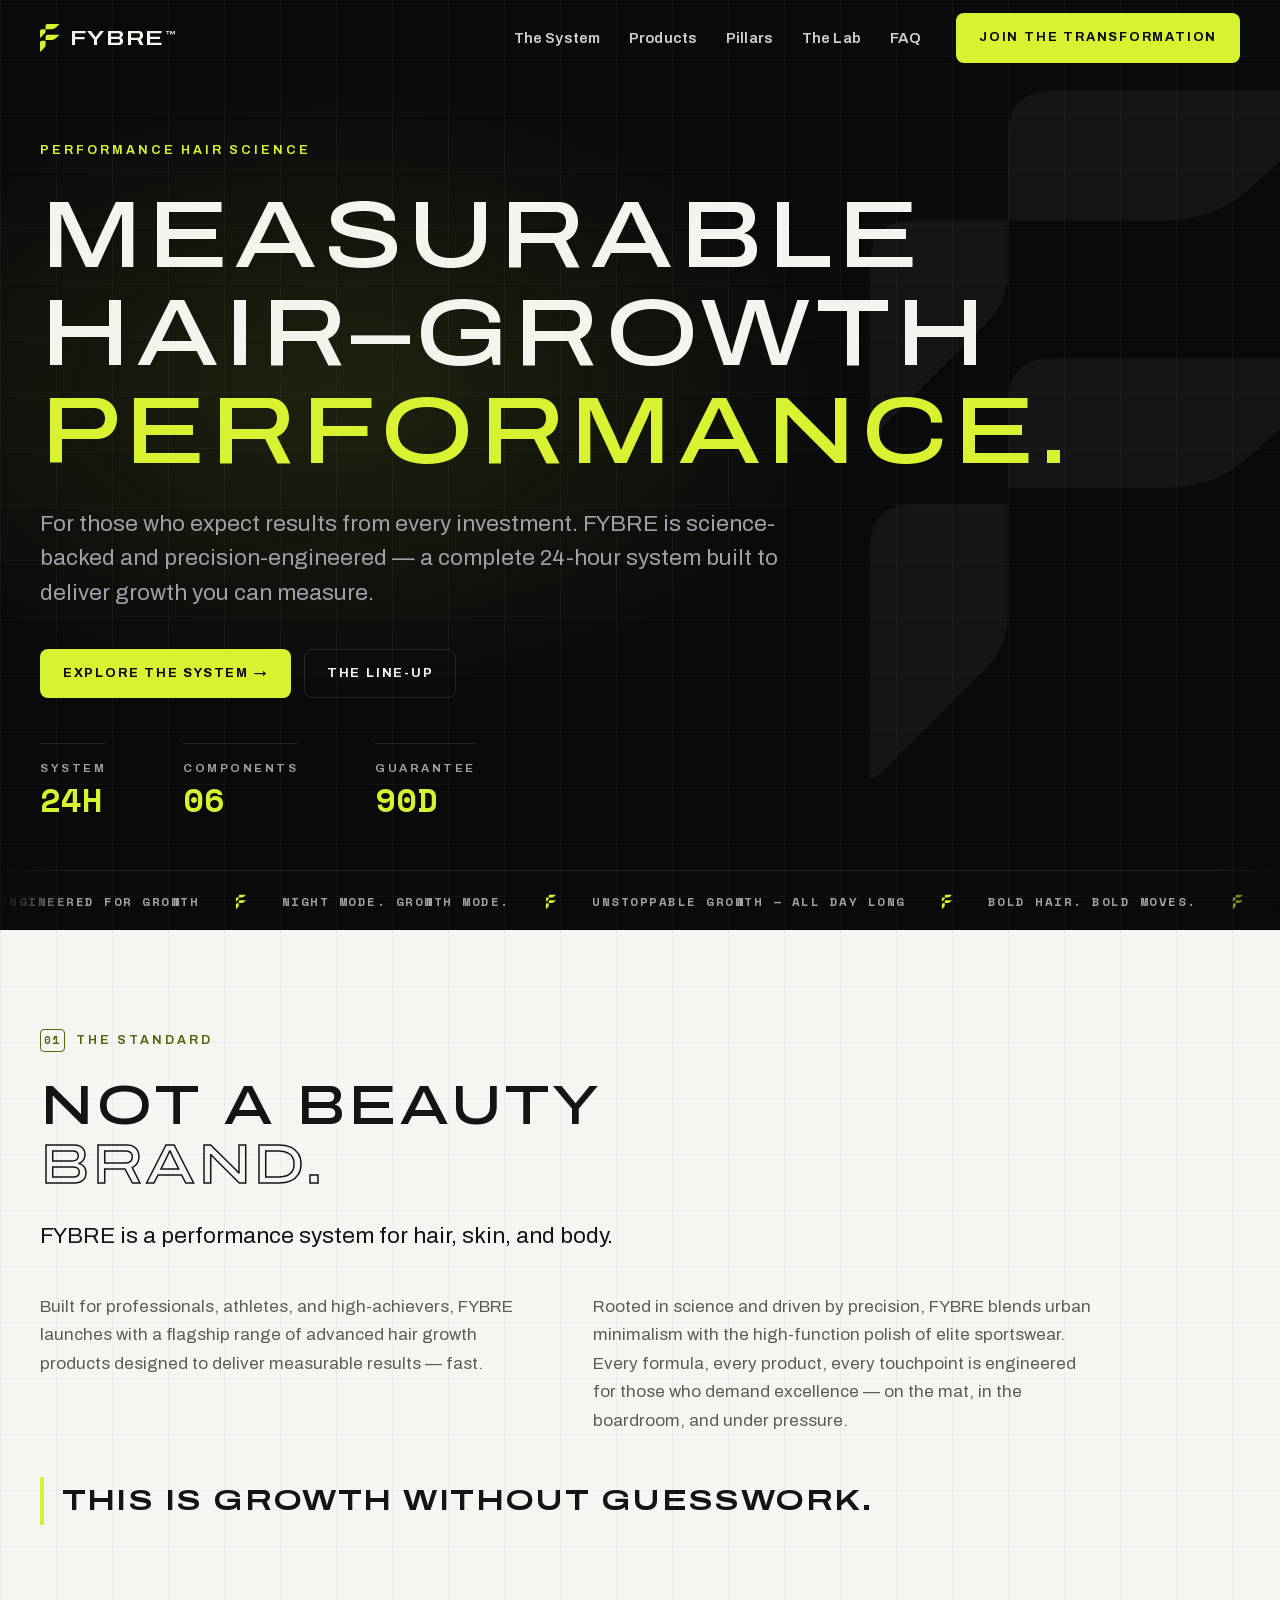
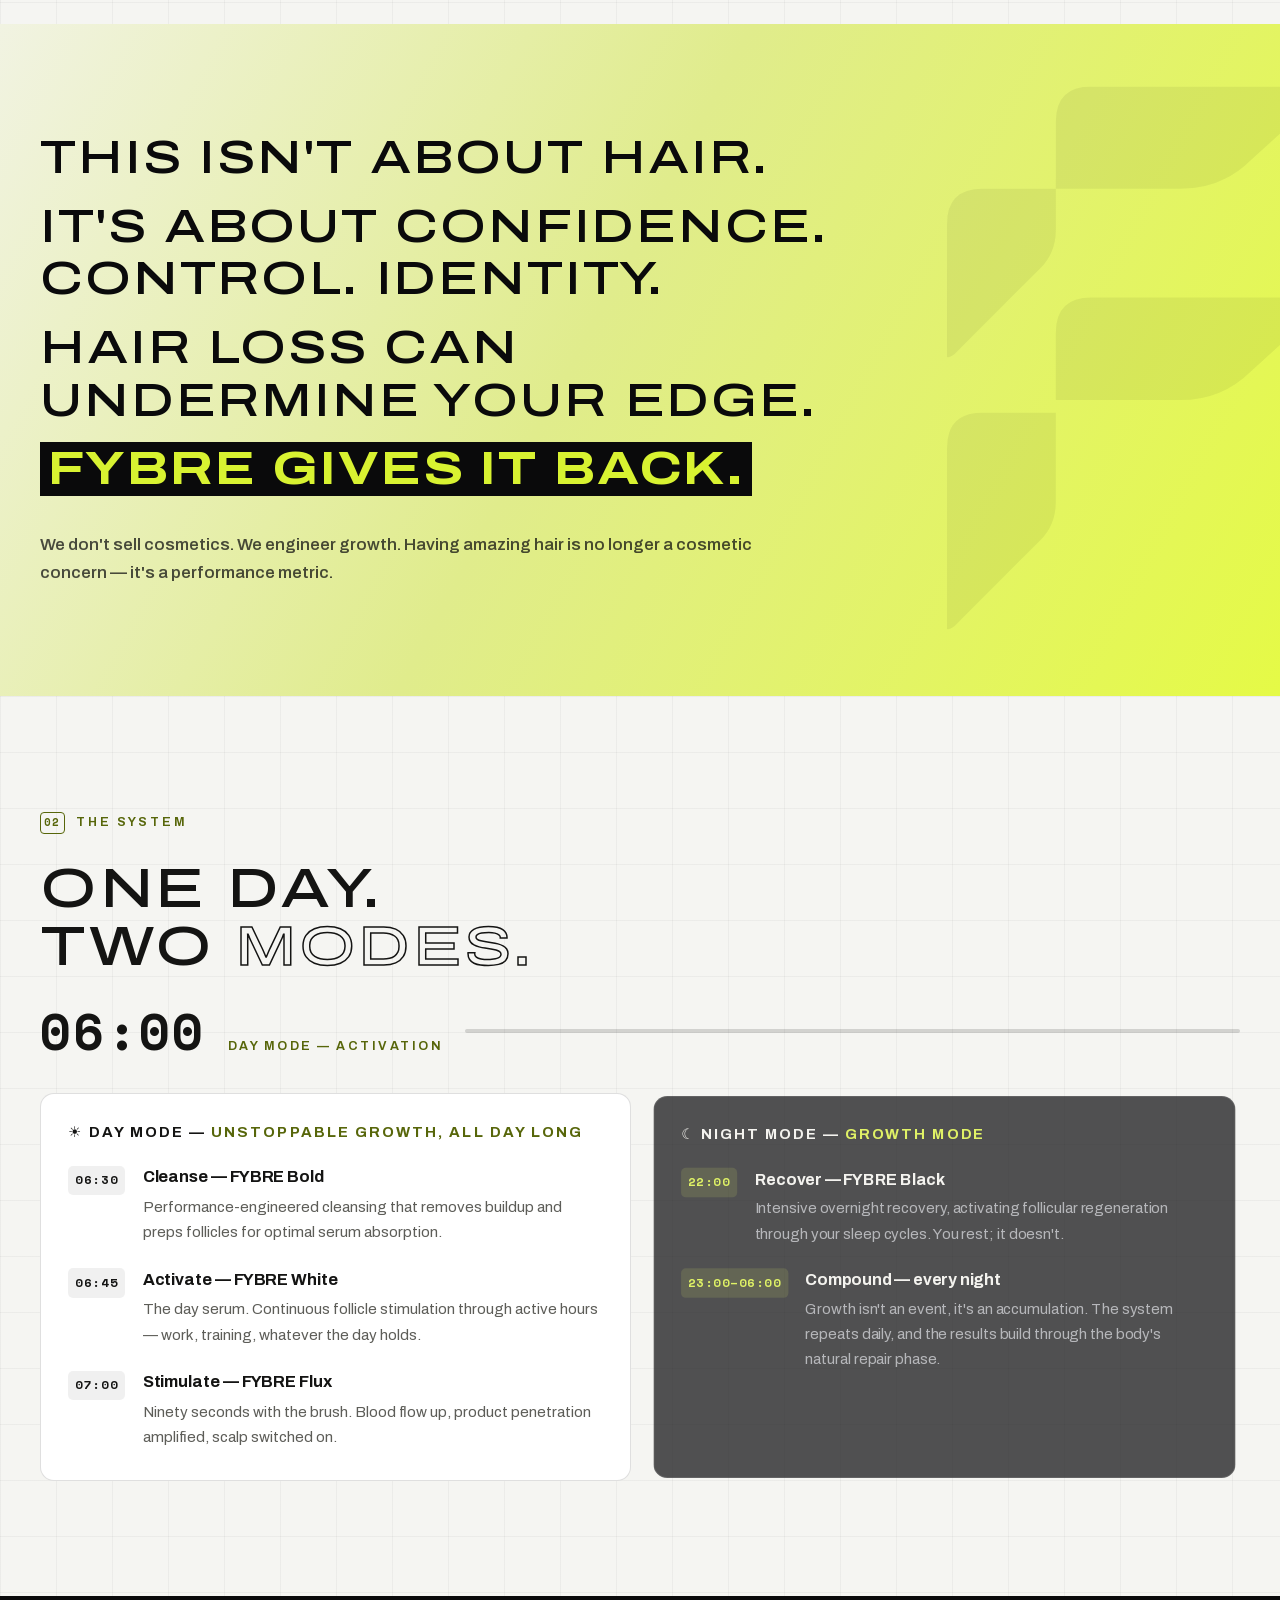
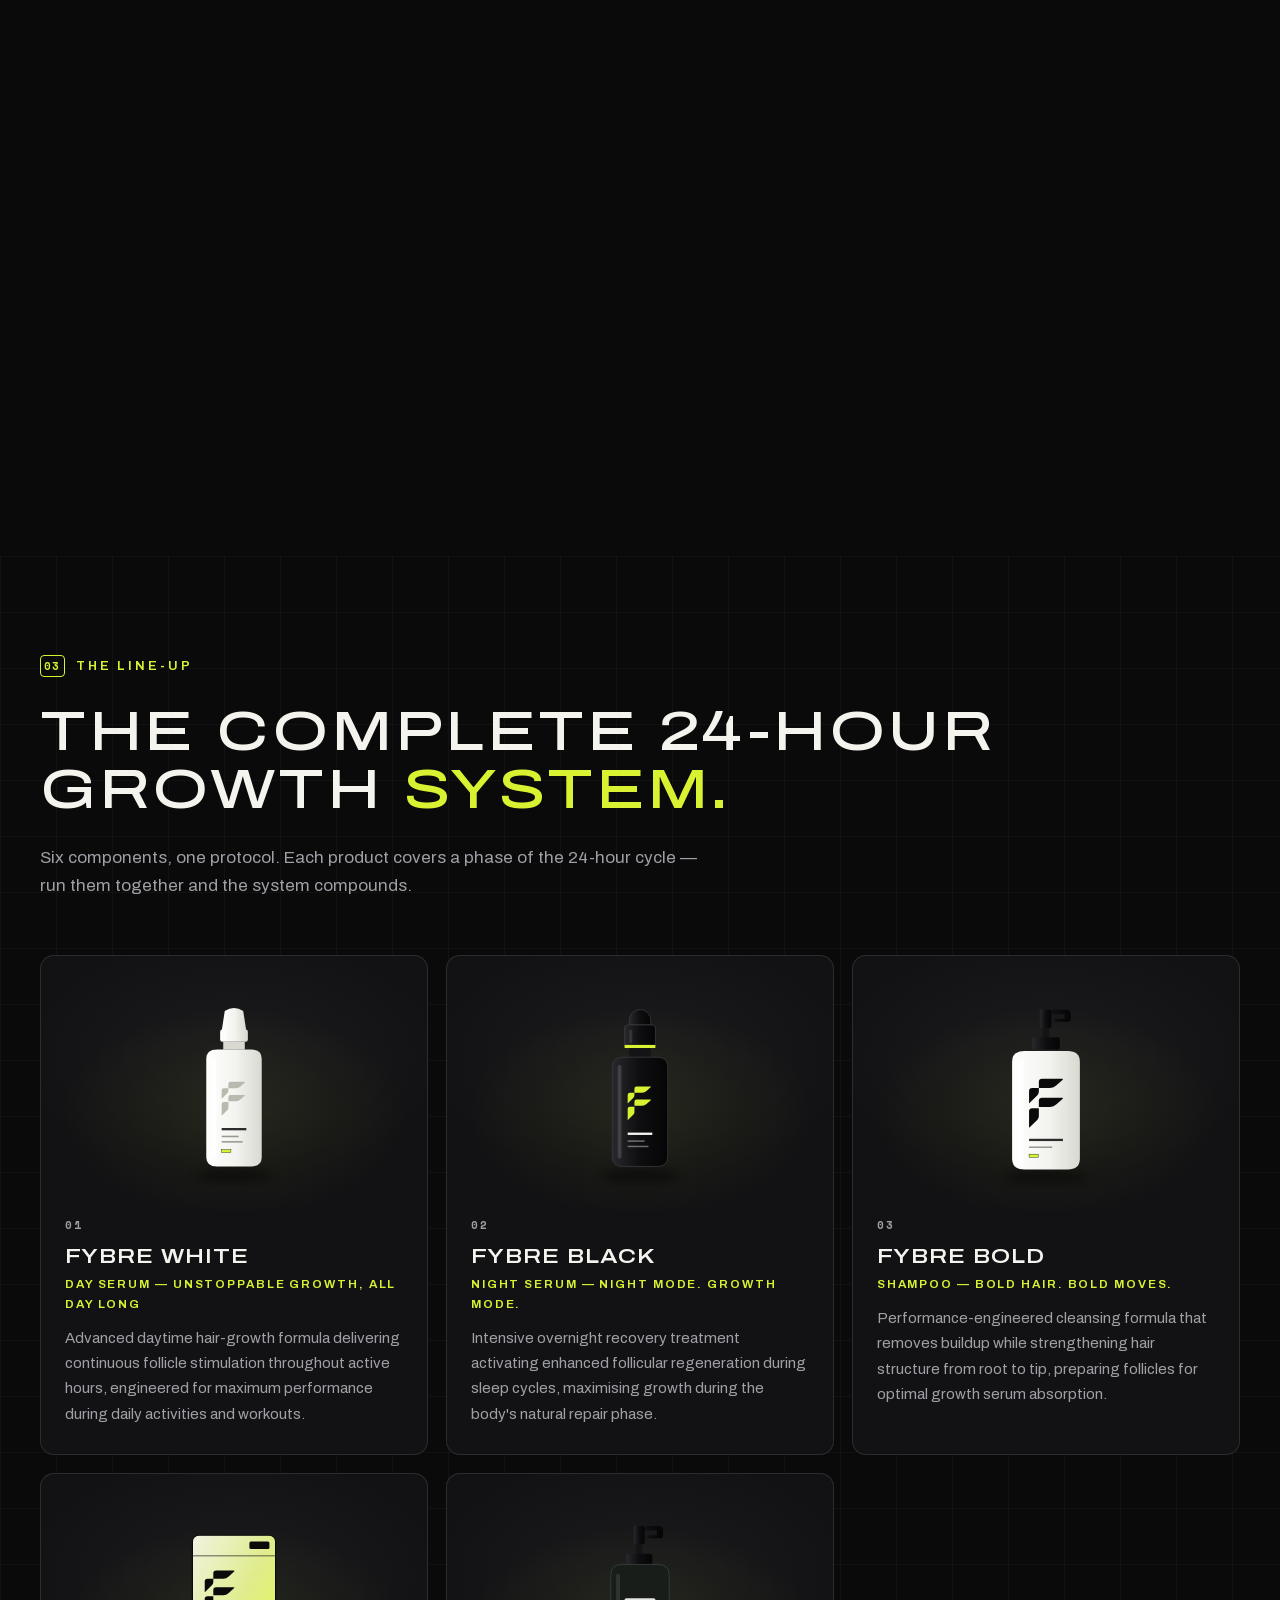
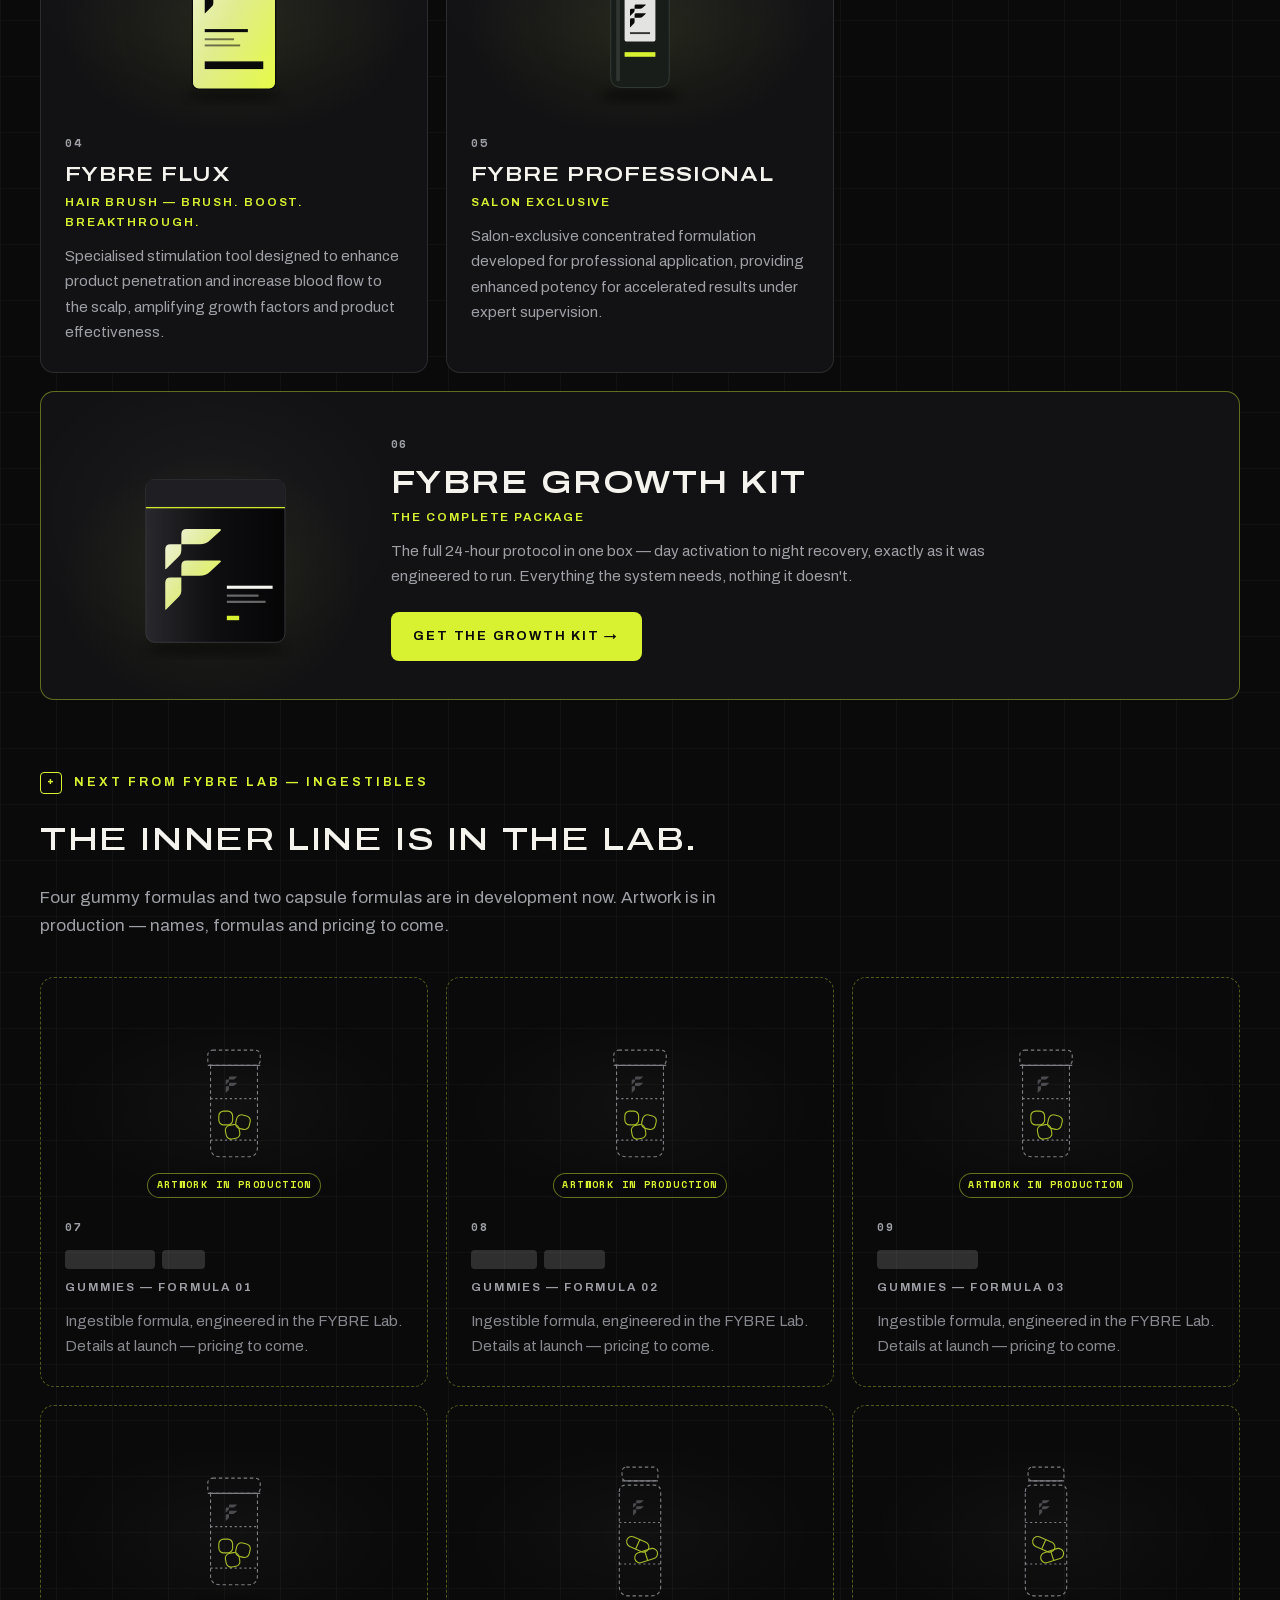
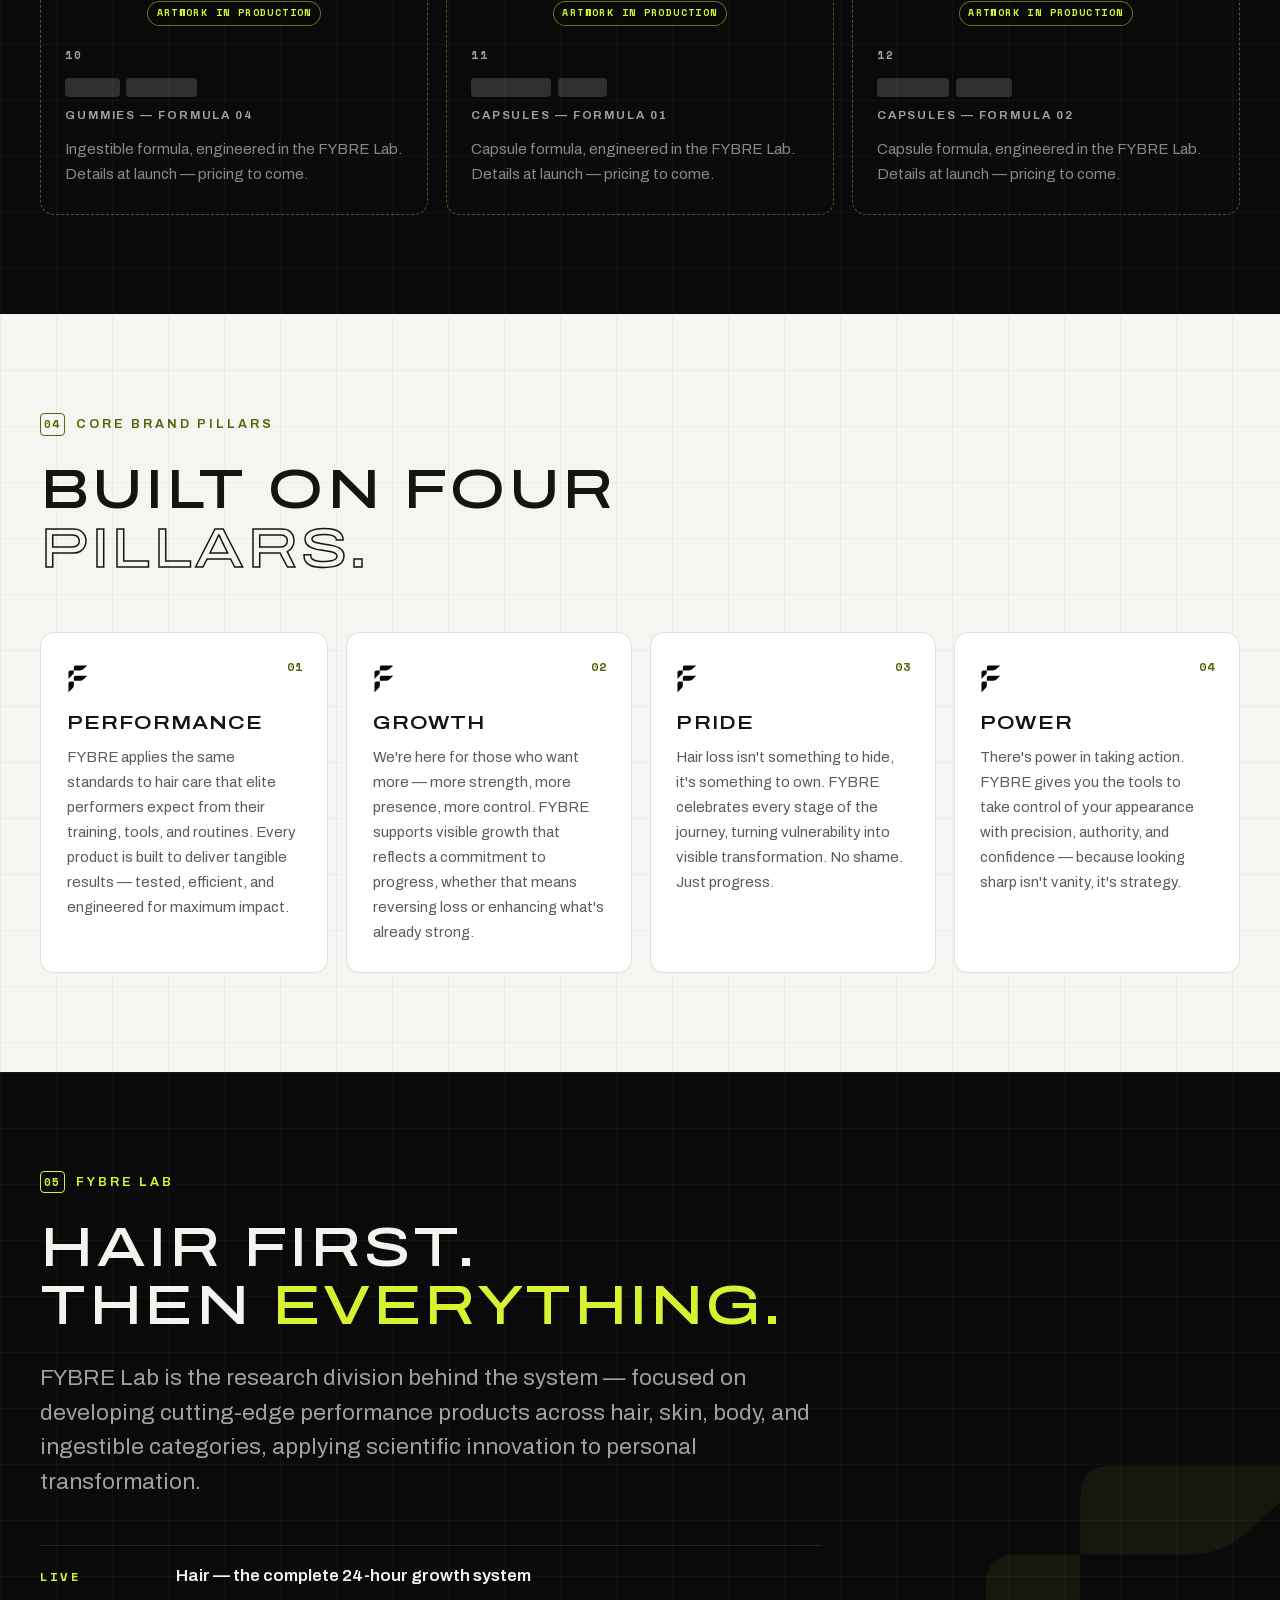
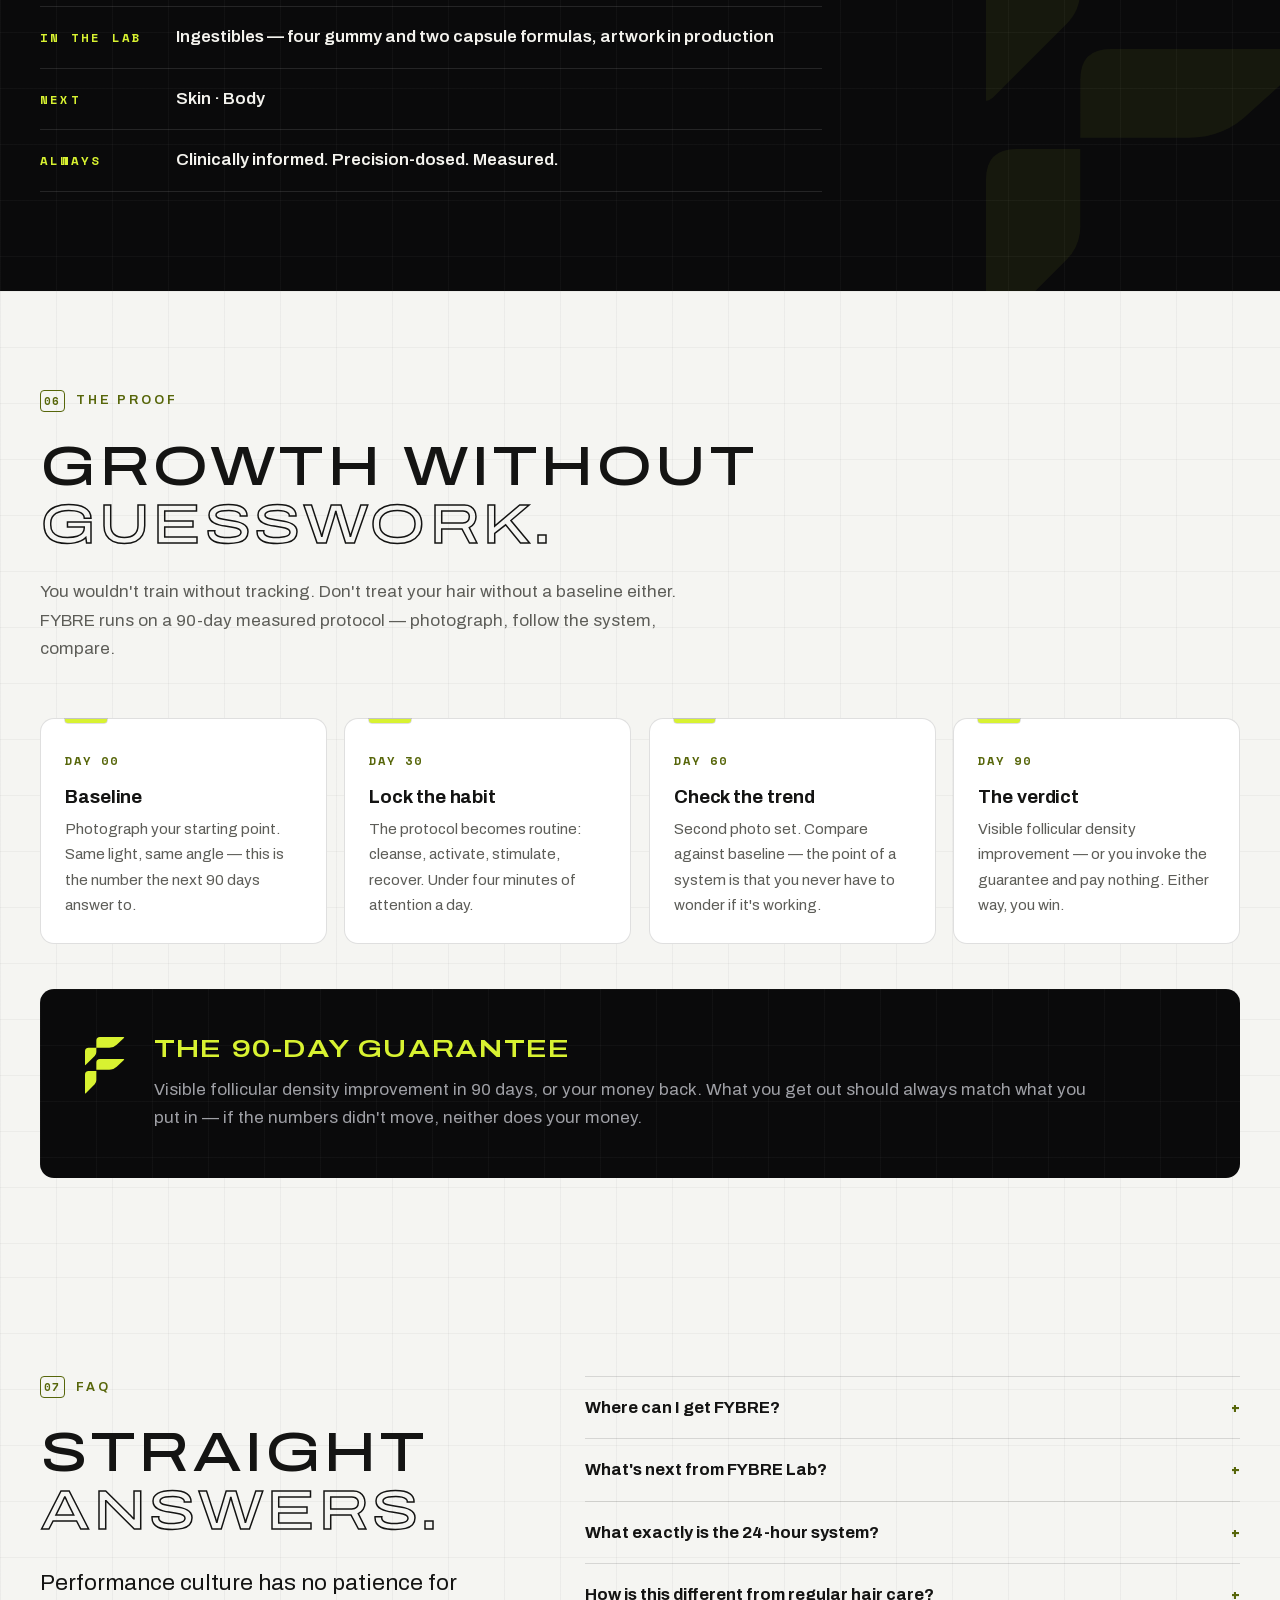
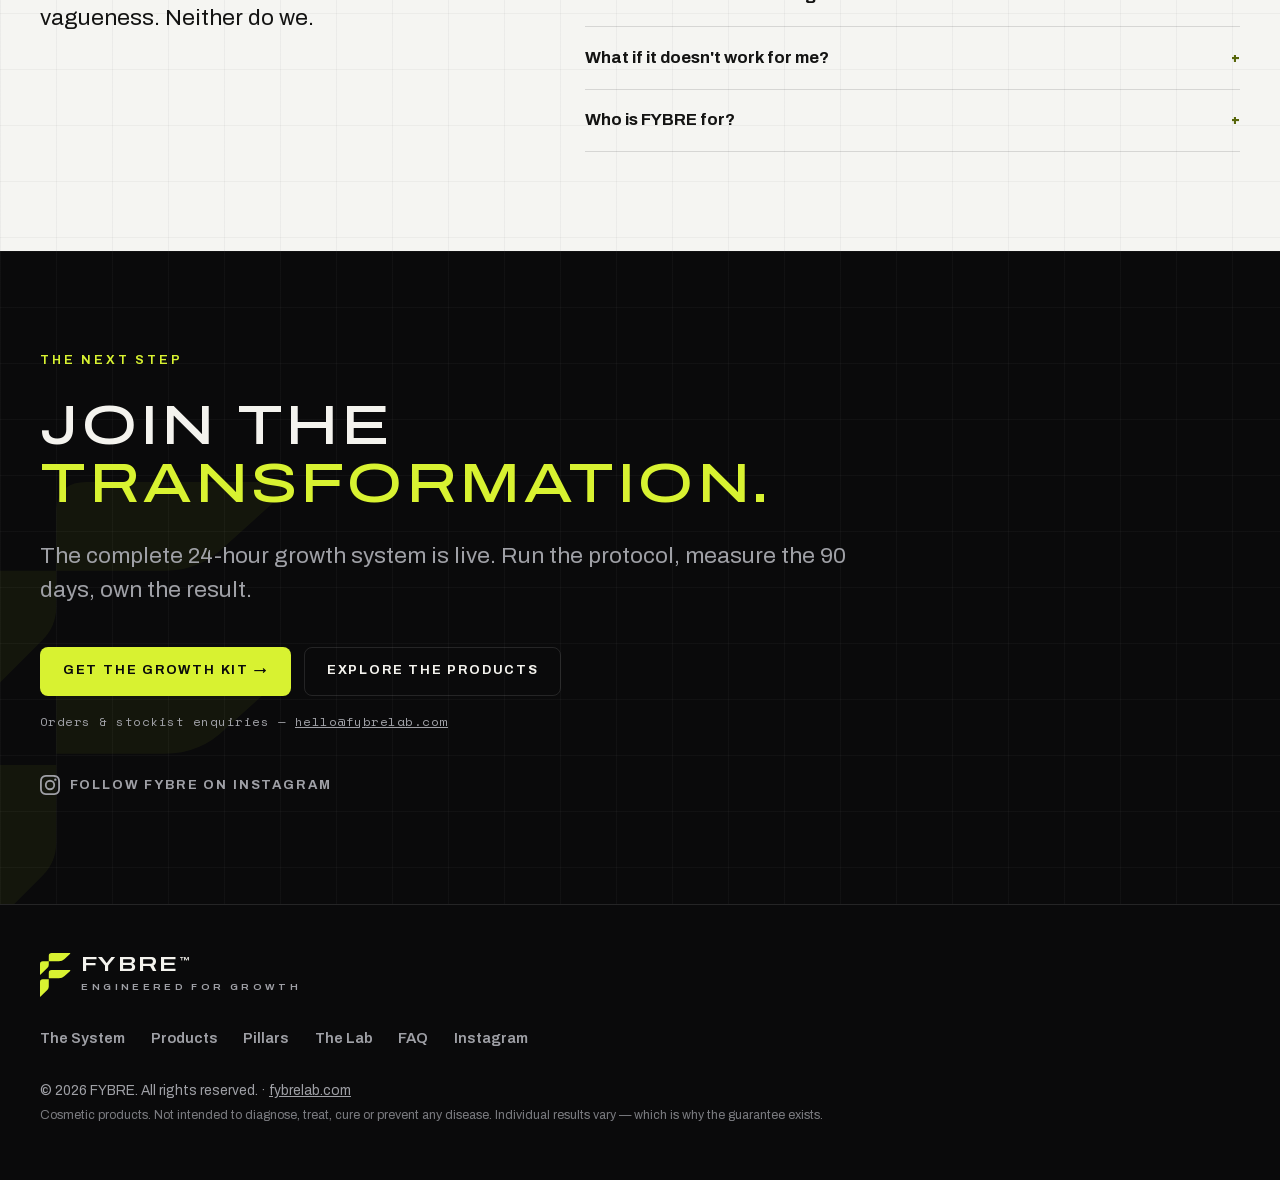
==== commit 7142942f: "Live posture: drop the waitlist, add ingestible placeholders - Remove both waitlist forms, notes and" ====
--- a/index.html
+++ b/index.html
@@ -72,7 +72,7 @@
       </div>
 
       <div class="container hero-inner">
-        <p class="eyebrow reveal">Performance hair science — pre-launch</p>
+        <p class="eyebrow reveal">Performance hair science</p>
         <h1 class="reveal d1">Measurable<br>hair&#8211;growth<br><em>performance.</em></h1>
         <p class="hero-sub lede reveal d2">
           For those who expect results from every investment. FYBRE is
@@ -80,13 +80,10 @@
           system built to deliver growth you can measure.
         </p>
 
-        <form class="waitlist reveal d3" id="waitlist-hero" novalidate>
-          <label class="visually-hidden" for="wl-email-hero">Email address</label>
-          <input id="wl-email-hero" name="email" type="email" autocomplete="email"
-                 placeholder="you@yourbest.com" required>
-          <button class="btn btn-volt" type="submit">Join the transformation&nbsp;&#8594;</button>
-        </form>
-        <p class="waitlist-note reveal d3">Be first to access the complete 24-hour growth system.</p>
+        <div class="hero-cta reveal d3">
+          <a class="btn btn-volt" href="#system">Explore the system&nbsp;&#8594;</a>
+          <a class="btn btn-ghost" href="#products">The line-up</a>
+        </div>
 
         <dl class="hero-stats reveal d4" aria-label="System facts">
           <div><dt>System</dt><dd>24H</dd></div>
@@ -301,8 +298,73 @@
               <p class="product-role">The complete package</p>
               <p class="product-desc">The full 24-hour protocol in one box — day
               activation to night recovery, exactly as it was engineered to run.
-              The first production run goes to the waitlist.</p>
-              <a class="btn btn-volt" href="#access">Get first access&nbsp;&#8594;</a>
+              Everything the system needs, nothing it doesn't.</p>
+              <a class="btn btn-volt" href="#access">Get the Growth Kit&nbsp;&#8594;</a>
+            </div>
+          </li>
+        </ul>
+
+        <div class="tba-head reveal">
+          <p class="eyebrow"><span class="eyebrow-num">&#43;</span>Next from FYBRE Lab — ingestibles</p>
+          <h3 class="tba-title">The inner line is in the lab.</h3>
+          <p class="section-intro">Four gummy formulas and two capsule formulas
+          are in development now. Artwork is in production — names, formulas
+          and pricing to come.</p>
+        </div>
+
+        <ul class="product-grid tba-grid" role="list">
+          <li class="product product-tba reveal">
+            <figure class="product-fig"><img src="assets/products/gummies-tba.svg" alt="Gummies jar placeholder — artwork in production" width="200" height="260" loading="lazy"><span class="tba-chip">Artwork in production</span></figure>
+            <div class="product-info">
+              <span class="product-num">07</span>
+              <h3 class="tba-name" aria-label="Name to be announced"><span style="width:4.6em"></span><span style="width:2.2em"></span></h3>
+              <p class="product-role">Gummies — formula 01</p>
+              <p class="product-desc">Ingestible formula, engineered in the FYBRE Lab. Details at launch — pricing to come.</p>
+            </div>
+          </li>
+          <li class="product product-tba reveal d1">
+            <figure class="product-fig"><img src="assets/products/gummies-tba.svg" alt="Gummies jar placeholder — artwork in production" width="200" height="260" loading="lazy"><span class="tba-chip">Artwork in production</span></figure>
+            <div class="product-info">
+              <span class="product-num">08</span>
+              <h3 class="tba-name" aria-label="Name to be announced"><span style="width:3.4em"></span><span style="width:3.1em"></span></h3>
+              <p class="product-role">Gummies — formula 02</p>
+              <p class="product-desc">Ingestible formula, engineered in the FYBRE Lab. Details at launch — pricing to come.</p>
+            </div>
+          </li>
+          <li class="product product-tba reveal d2">
+            <figure class="product-fig"><img src="assets/products/gummies-tba.svg" alt="Gummies jar placeholder — artwork in production" width="200" height="260" loading="lazy"><span class="tba-chip">Artwork in production</span></figure>
+            <div class="product-info">
+              <span class="product-num">09</span>
+              <h3 class="tba-name" aria-label="Name to be announced"><span style="width:5.2em"></span></h3>
+              <p class="product-role">Gummies — formula 03</p>
+              <p class="product-desc">Ingestible formula, engineered in the FYBRE Lab. Details at launch — pricing to come.</p>
+            </div>
+          </li>
+          <li class="product product-tba reveal">
+            <figure class="product-fig"><img src="assets/products/gummies-tba.svg" alt="Gummies jar placeholder — artwork in production" width="200" height="260" loading="lazy"><span class="tba-chip">Artwork in production</span></figure>
+            <div class="product-info">
+              <span class="product-num">10</span>
+              <h3 class="tba-name" aria-label="Name to be announced"><span style="width:2.8em"></span><span style="width:3.6em"></span></h3>
+              <p class="product-role">Gummies — formula 04</p>
+              <p class="product-desc">Ingestible formula, engineered in the FYBRE Lab. Details at launch — pricing to come.</p>
+            </div>
+          </li>
+          <li class="product product-tba reveal d1">
+            <figure class="product-fig"><img src="assets/products/capsules-tba.svg" alt="Capsule bottle placeholder — artwork in production" width="200" height="260" loading="lazy"><span class="tba-chip">Artwork in production</span></figure>
+            <div class="product-info">
+              <span class="product-num">11</span>
+              <h3 class="tba-name" aria-label="Name to be announced"><span style="width:4.1em"></span><span style="width:2.5em"></span></h3>
+              <p class="product-role">Capsules — formula 01</p>
+              <p class="product-desc">Capsule formula, engineered in the FYBRE Lab. Details at launch — pricing to come.</p>
+            </div>
+          </li>
+          <li class="product product-tba reveal d2">
+            <figure class="product-fig"><img src="assets/products/capsules-tba.svg" alt="Capsule bottle placeholder — artwork in production" width="200" height="260" loading="lazy"><span class="tba-chip">Artwork in production</span></figure>
+            <div class="product-info">
+              <span class="product-num">12</span>
+              <h3 class="tba-name" aria-label="Name to be announced"><span style="width:3.7em"></span><span style="width:2.9em"></span></h3>
+              <p class="product-role">Capsules — formula 02</p>
+              <p class="product-desc">Capsule formula, engineered in the FYBRE Lab. Details at launch — pricing to come.</p>
             </div>
           </li>
         </ul>
@@ -360,8 +422,9 @@
           personal transformation.
         </p>
         <dl class="lab-tracks reveal d2">
-          <div><dt>Now</dt><dd>Hair — the complete 24-hour growth system</dd></div>
-          <div><dt>Next</dt><dd>Skin · Body · Ingestibles</dd></div>
+          <div><dt>Live</dt><dd>Hair — the complete 24-hour growth system</dd></div>
+          <div><dt>In the lab</dt><dd>Ingestibles — four gummy and two capsule formulas, artwork in production</dd></div>
+          <div><dt>Next</dt><dd>Skin · Body</dd></div>
           <div><dt>Always</dt><dd>Clinically informed. Precision-dosed. Measured.</dd></div>
         </dl>
       </div>
@@ -428,10 +491,16 @@
         </div>
         <div class="faq reveal d1">
           <details>
-            <summary>When does FYBRE launch?</summary>
-            <p>Soon. The waitlist gets first access to the complete 24-hour
-            growth system before general release — and first word on
-            everything else.</p>
+            <summary>Where can I get FYBRE?</summary>
+            <p>The complete 24-hour growth system is live — the Growth Kit is
+            the fastest way in. For orders and stockist enquiries, email
+            hello@fybrelab.com or message us on Instagram.</p>
+          </details>
+          <details>
+            <summary>What's next from FYBRE Lab?</summary>
+            <p>Ingestibles: four gummy formulas and two capsule formulas are in
+            the lab now, with artwork in production and pricing to come. Skin
+            and body follow — FYBRE doesn't stop at hair.</p>
           </details>
           <details>
             <summary>What exactly is the 24-hour system?</summary>
@@ -470,19 +539,17 @@
         <svg viewBox="0 0 120 171" preserveAspectRatio="xMidYMax meet"><path d="M34 11 Q34 0 45 0 H115 Q119.2 0.2 116.8 3.3 L95.1 22.9 Q86 32 73 32 H34 Z M11 32 H34 V45 Q34 52 29.1 56.9 L2.4 83.6 Q-1.35 86.35 0 81.8 V43 Q0 32 11 32 Z M34 77 Q34 66 45 66 H115 Q119.2 66.2 116.8 69.3 L95.1 88.9 Q86 98 73 98 H34 Z M11 102 H34 V130 Q34 137 29.1 141.9 L2.4 168.6 Q-1.35 171.35 0 166.8 V113 Q0 102 11 102 Z" fill="currentColor"/></svg>
       </div>
       <div class="container access-inner">
-        <p class="eyebrow reveal">Early access</p>
+        <p class="eyebrow reveal">The next step</p>
         <h2 class="reveal">Join the<br><em>transformation.</em></h2>
         <p class="lede reveal d1">
-          The first run of the FYBRE Growth Kit goes to the waitlist. Join it,
-          and be first to access the complete 24-hour growth system.
-        </p>
-        <form class="waitlist reveal d2" id="waitlist-footer" novalidate>
-          <label class="visually-hidden" for="wl-email-footer">Email address</label>
-          <input id="wl-email-footer" name="email" type="email" autocomplete="email"
-                 placeholder="you@yourbest.com" required>
-          <button class="btn btn-volt" type="submit">Join the transformation&nbsp;&#8594;</button>
-        </form>
-        <p class="waitlist-note reveal d2">No spam. One email when the system drops, a few worth reading before it.</p>
+          The complete 24-hour growth system is live. Run the protocol,
+          measure the 90 days, own the result.
+        </p>
+        <div class="access-cta reveal d2">
+          <a class="btn btn-volt" href="mailto:hello@fybrelab.com?subject=FYBRE%20Growth%20Kit%20%E2%80%94%20order%20enquiry">Get the Growth Kit&nbsp;&#8594;</a>
+          <a class="btn btn-ghost" href="#products">Explore the products</a>
+        </div>
+        <p class="cta-note reveal d2">Orders &amp; stockist enquiries — <a href="mailto:hello@fybrelab.com">hello@fybrelab.com</a></p>
         <p class="access-social reveal d3">
           <a class="ig-link" href="https://www.instagram.com/fybrehair/" rel="noopener" target="_blank">
             <svg viewBox="0 0 24 24" aria-hidden="true" width="20" height="20"><path fill="currentColor" d="M12 2.2c3.2 0 3.6 0 4.85.07 1.17.05 1.8.25 2.23.41.56.22.96.48 1.38.9.42.42.68.82.9 1.38.16.42.36 1.06.41 2.23.06 1.26.07 1.64.07 4.85s0 3.6-.07 4.85c-.05 1.17-.25 1.8-.41 2.23a3.7 3.7 0 0 1-.9 1.38c-.42.42-.82.68-1.38.9-.42.16-1.06.36-2.23.41-1.26.06-1.64.07-4.85.07s-3.6 0-4.85-.07c-1.17-.05-1.8-.25-2.23-.41a3.7 3.7 0 0 1-1.38-.9 3.7 3.7 0 0 1-.9-1.38c-.16-.42-.36-1.06-.41-2.23C2.2 15.6 2.2 15.2 2.2 12s0-3.6.07-4.85c.05-1.17.25-1.8.41-2.23.22-.56.48-.96.9-1.38.42-.42.82-.68 1.38-.9.42-.16 1.06-.36 2.23-.41C8.4 2.2 8.8 2.2 12 2.2m0-2.2C8.74 0 8.33 0 7.05.07 5.78.13 4.9.33 4.14.63c-.8.31-1.47.72-2.14 1.4A5.9 5.9 0 0 0 .63 4.13C.33 4.9.13 5.78.07 7.05 0 8.33 0 8.74 0 12s0 3.67.07 4.95c.06 1.27.26 2.15.56 2.91.31.8.72 1.47 1.4 2.14a5.9 5.9 0 0 0 2.13 1.4c.77.3 1.64.5 2.92.56C8.33 24 8.74 24 12 24s3.67 0 4.95-.07c1.27-.06 2.15-.26 2.91-.56a5.9 5.9 0 0 0 2.14-1.4 5.9 5.9 0 0 0 1.4-2.13c.3-.77.5-1.64.56-2.92.07-1.28.07-1.69.07-4.95s0-3.67-.07-4.95c-.06-1.27-.26-2.15-.56-2.91a5.9 5.9 0 0 0-1.4-2.14 5.9 5.9 0 0 0-2.13-1.4c-.77-.3-1.64-.5-2.92-.56C15.67 0 15.26 0 12 0m0 5.84a6.16 6.16 0 1 0 0 12.32 6.16 6.16 0 0 0 0-12.32M12 16a4 4 0 1 1 0-8 4 4 0 0 1 0 8m7.85-10.4a1.44 1.44 0 1 1-2.88 0 1.44 1.44 0 0 1 2.88 0"/></svg>
--- a/css/styles.css
+++ b/css/styles.css
@@ -318,33 +318,18 @@
 }
 .hero-sub { margin-top: 1.8rem; color: var(--muted-inv); }
 
-.waitlist {
+.hero-cta, .access-cta {
   margin-top: 2.4rem;
-  display: flex; flex-wrap: wrap; gap: 0.7rem;
-  max-width: 36rem;
-}
-.waitlist input {
-  flex: 1 1 15rem;
-  font-family: var(--font-mono);
-  font-size: 0.95rem;
-  color: var(--text-inv);
-  background: rgba(255, 255, 255, 0.045);
-  border: 1px solid var(--line-inv);
-  border-radius: 8px;
-  padding: 0.9em 1.1em;
-  transition: border-color 0.15s, background 0.15s;
-}
-.waitlist input::placeholder { color: rgba(255, 255, 255, 0.38); }
-.waitlist input:focus { outline: none; border-color: var(--volt); background: rgba(255, 255, 255, 0.07); }
-.waitlist.sent input { border-color: var(--volt); }
-.waitlist-note {
-  margin-top: 0.9rem;
+  display: flex; flex-wrap: wrap; gap: 0.8rem; align-items: center;
+}
+.cta-note {
+  margin-top: 1rem;
   font-family: var(--font-mono);
   font-size: 0.78rem;
   letter-spacing: 0.04em;
   color: var(--muted-inv);
 }
-.waitlist-note.confirmed { color: var(--volt); }
+.cta-note a { color: inherit; }
 
 .hero-stats {
   margin-top: clamp(2.4rem, 5vh, 3.6rem);
@@ -636,6 +621,55 @@
 .product-kit h3 { font-size: clamp(1.4rem, 2.4vw, 1.9rem); }
 .product-kit .product-desc { max-width: 44em; }
 .product-kit .btn { margin-top: 1.4rem; }
+
+/* placeholder cards for the ingestible line: artwork in production */
+.tba-head { margin-top: clamp(3.5rem, 8vh, 5.5rem); }
+.tba-head .eyebrow { color: var(--volt); }
+.tba-title {
+  font-family: var(--font-display);
+  font-stretch: 125%;
+  font-weight: 520;
+  font-size: clamp(1.4rem, 2.6vw, 2rem);
+  text-transform: uppercase;
+  letter-spacing: 0.05em;
+}
+.tba-grid { margin-top: clamp(1.8rem, 4vh, 2.6rem); }
+.product-tba {
+  background: transparent;
+  border: 1px dashed rgba(216, 242, 49, 0.35);
+}
+.product-tba:hover { border-color: rgba(216, 242, 49, 0.65); }
+.product-tba .product-fig {
+  position: relative;
+  background: radial-gradient(70% 60% at 50% 55%, rgba(255, 255, 255, 0.03), transparent 75%);
+}
+.product-tba .product-fig img { height: 180px; opacity: 0.9; }
+.tba-chip {
+  position: absolute; left: 50%; bottom: 0.9rem;
+  transform: translateX(-50%);
+  white-space: nowrap;
+  font-family: var(--font-mono);
+  font-size: 0.62rem; font-weight: 700;
+  letter-spacing: 0.14em; text-transform: uppercase;
+  color: var(--volt);
+  border: 1px solid rgba(216, 242, 49, 0.45);
+  border-radius: 999px;
+  padding: 0.3em 0.85em;
+  background: rgba(10, 10, 11, 0.55);
+}
+.tba-name {
+  margin-top: 0.5rem;
+  display: flex; gap: 0.35em; align-items: center;
+  height: 1.55rem;
+}
+.tba-name span {
+  display: inline-block;
+  height: 0.95em;
+  background: rgba(244, 243, 238, 0.16);
+  border-radius: 4px;
+}
+.product-tba .product-role { color: var(--muted-inv); }
+.product-tba .product-desc { opacity: 0.85; }
 
 @media (max-width: 1020px) {
   .product-grid { grid-template-columns: 1fr 1fr; }
